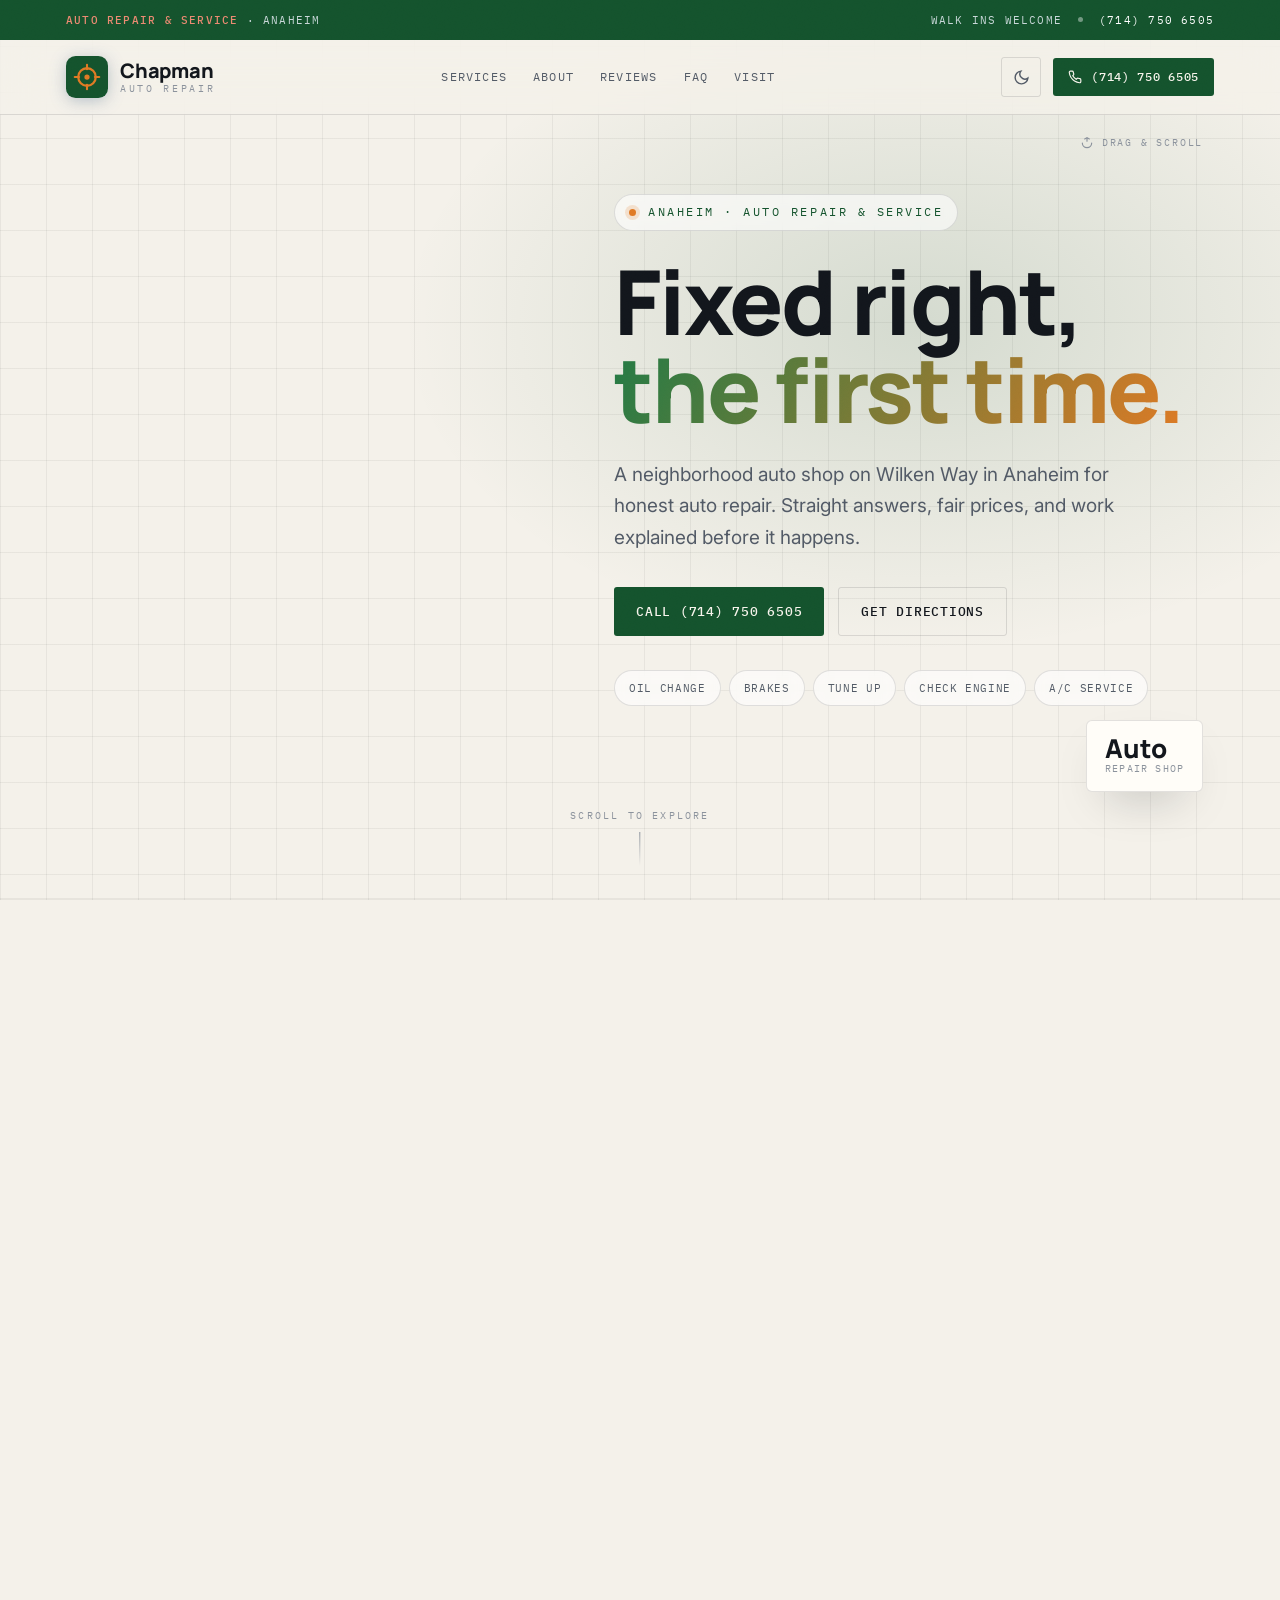
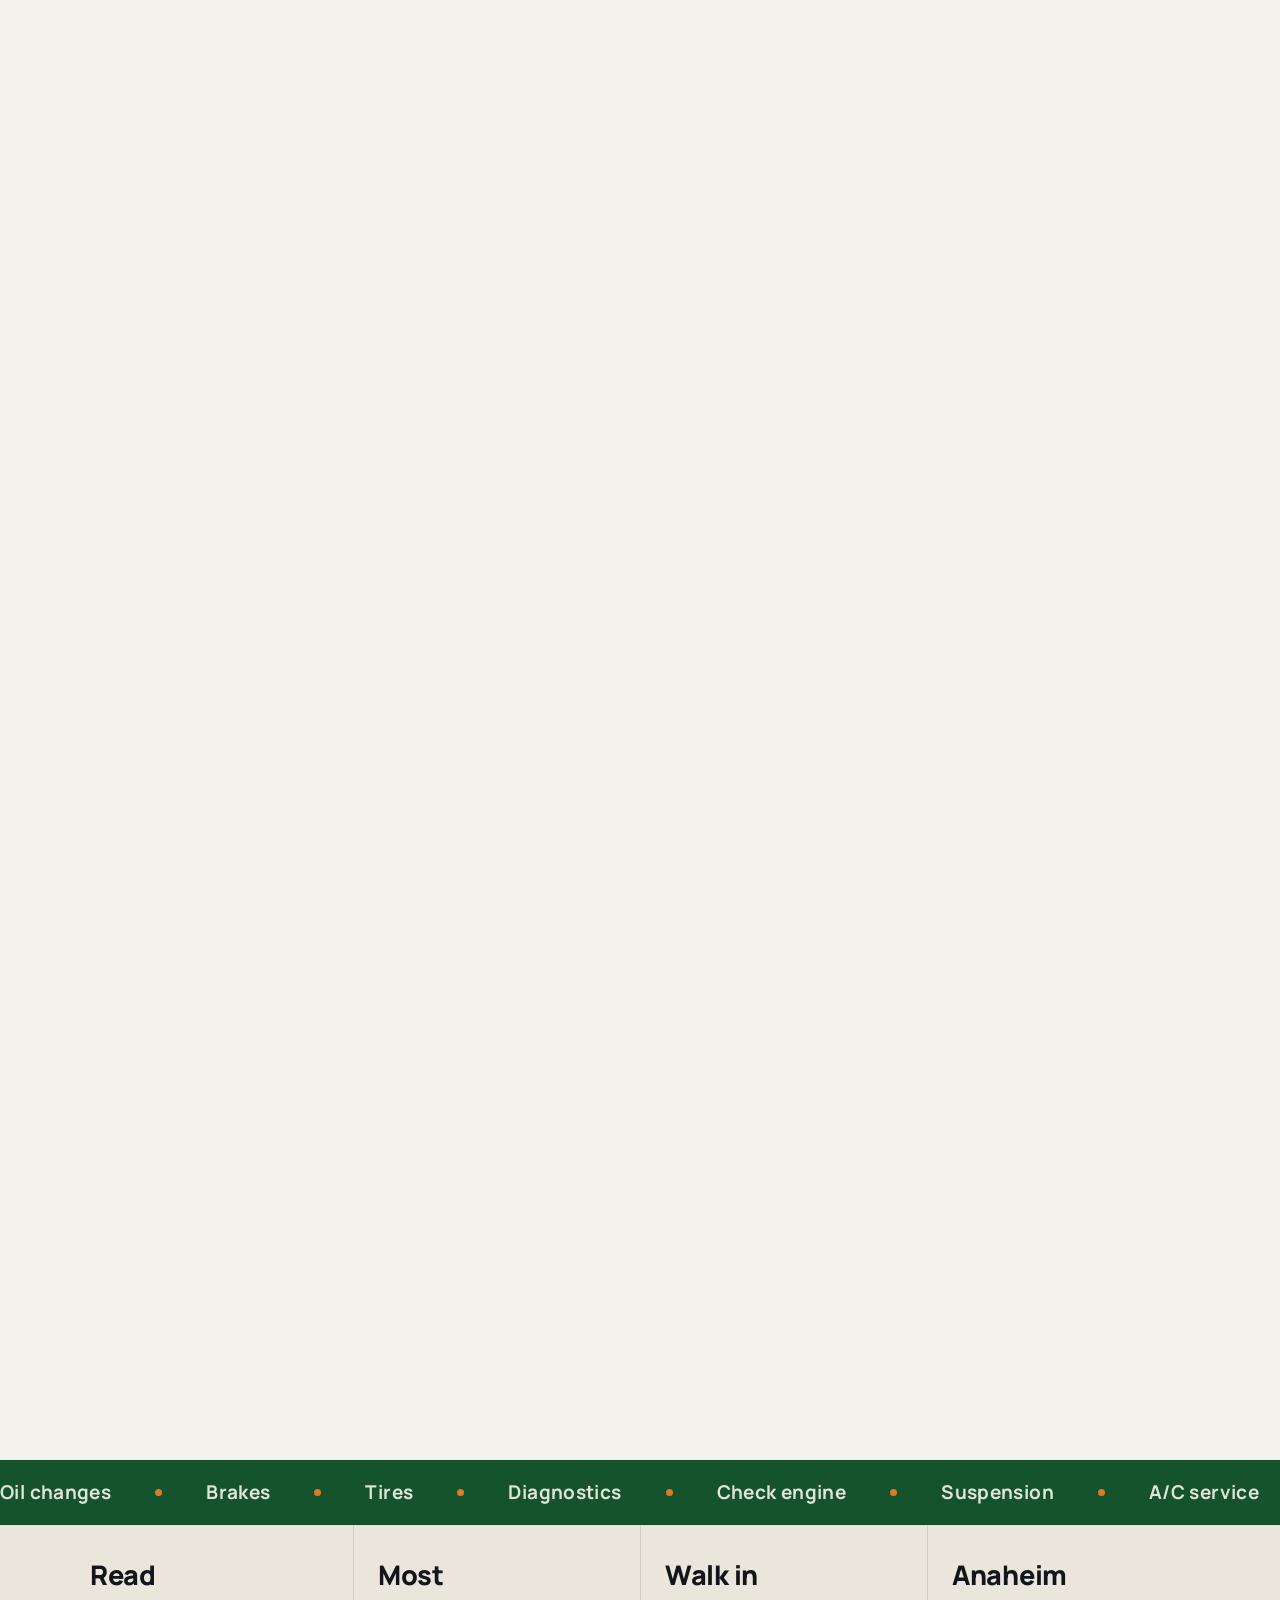
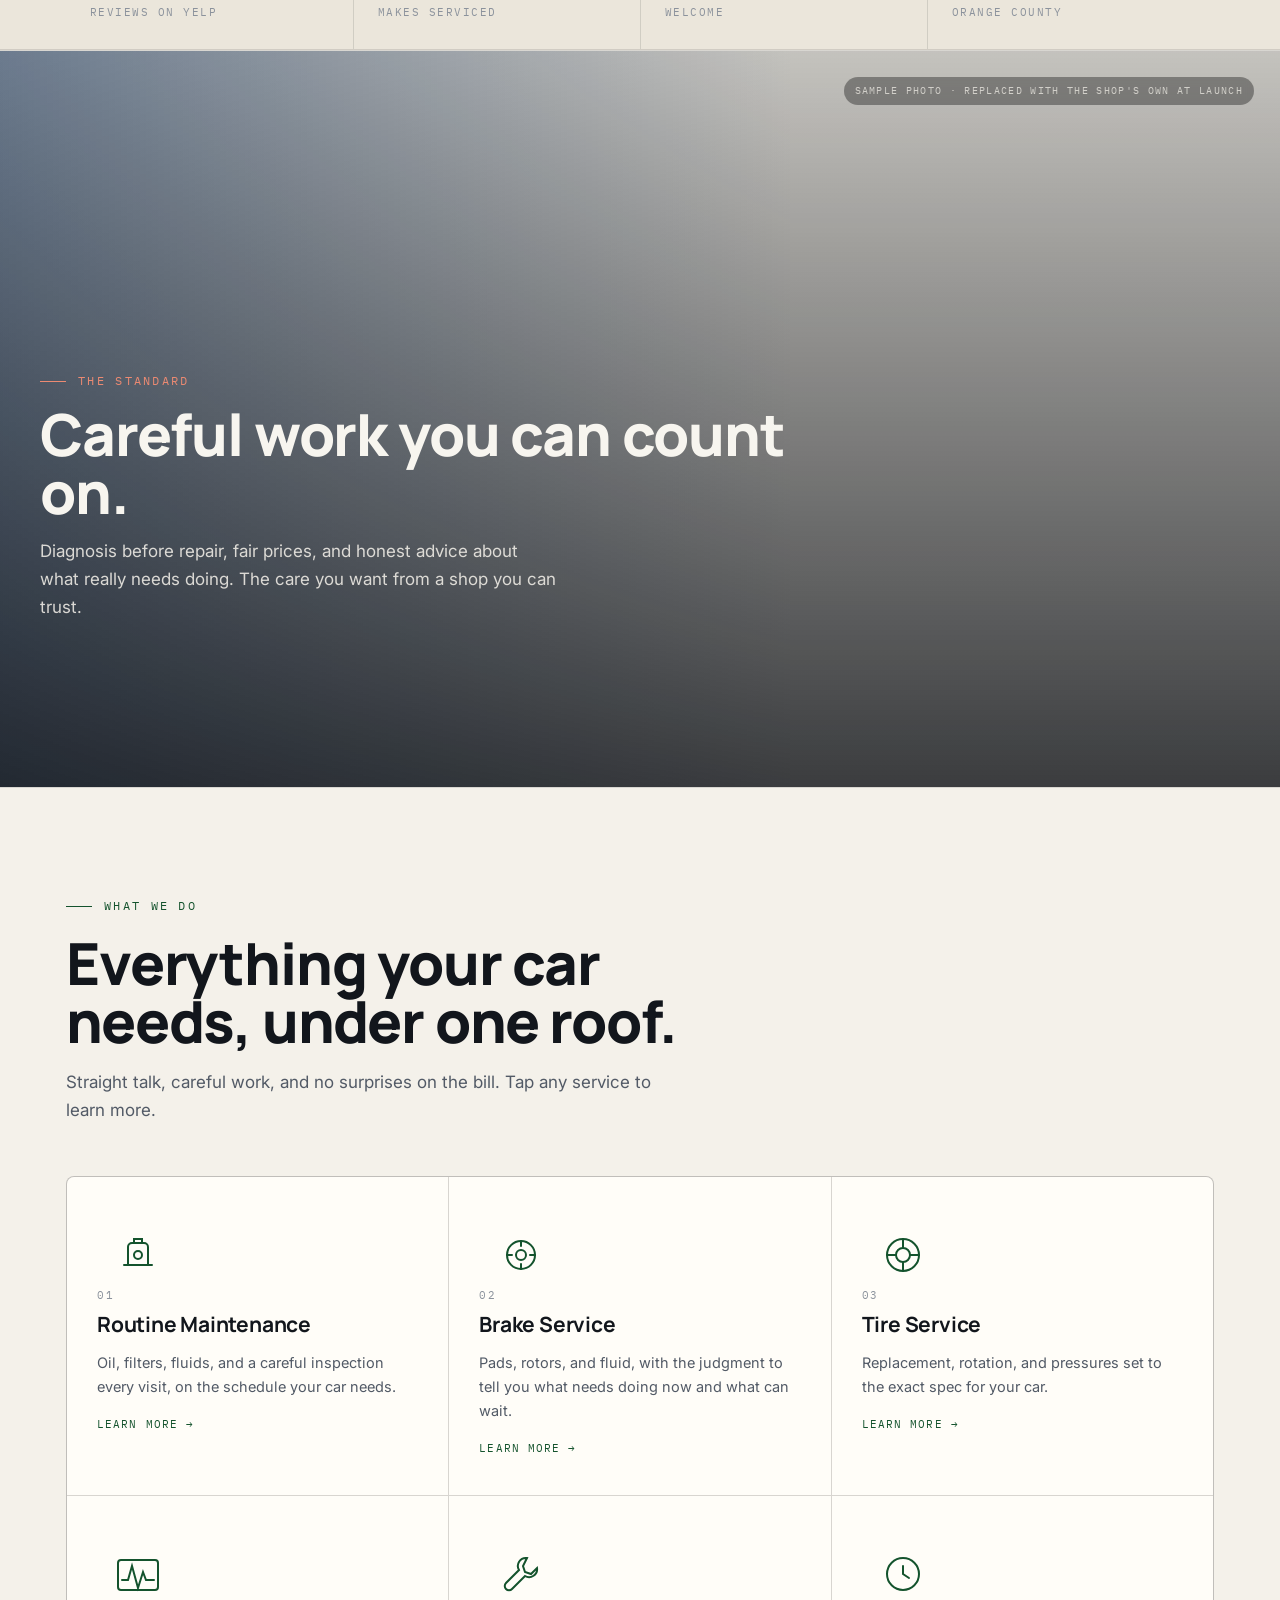
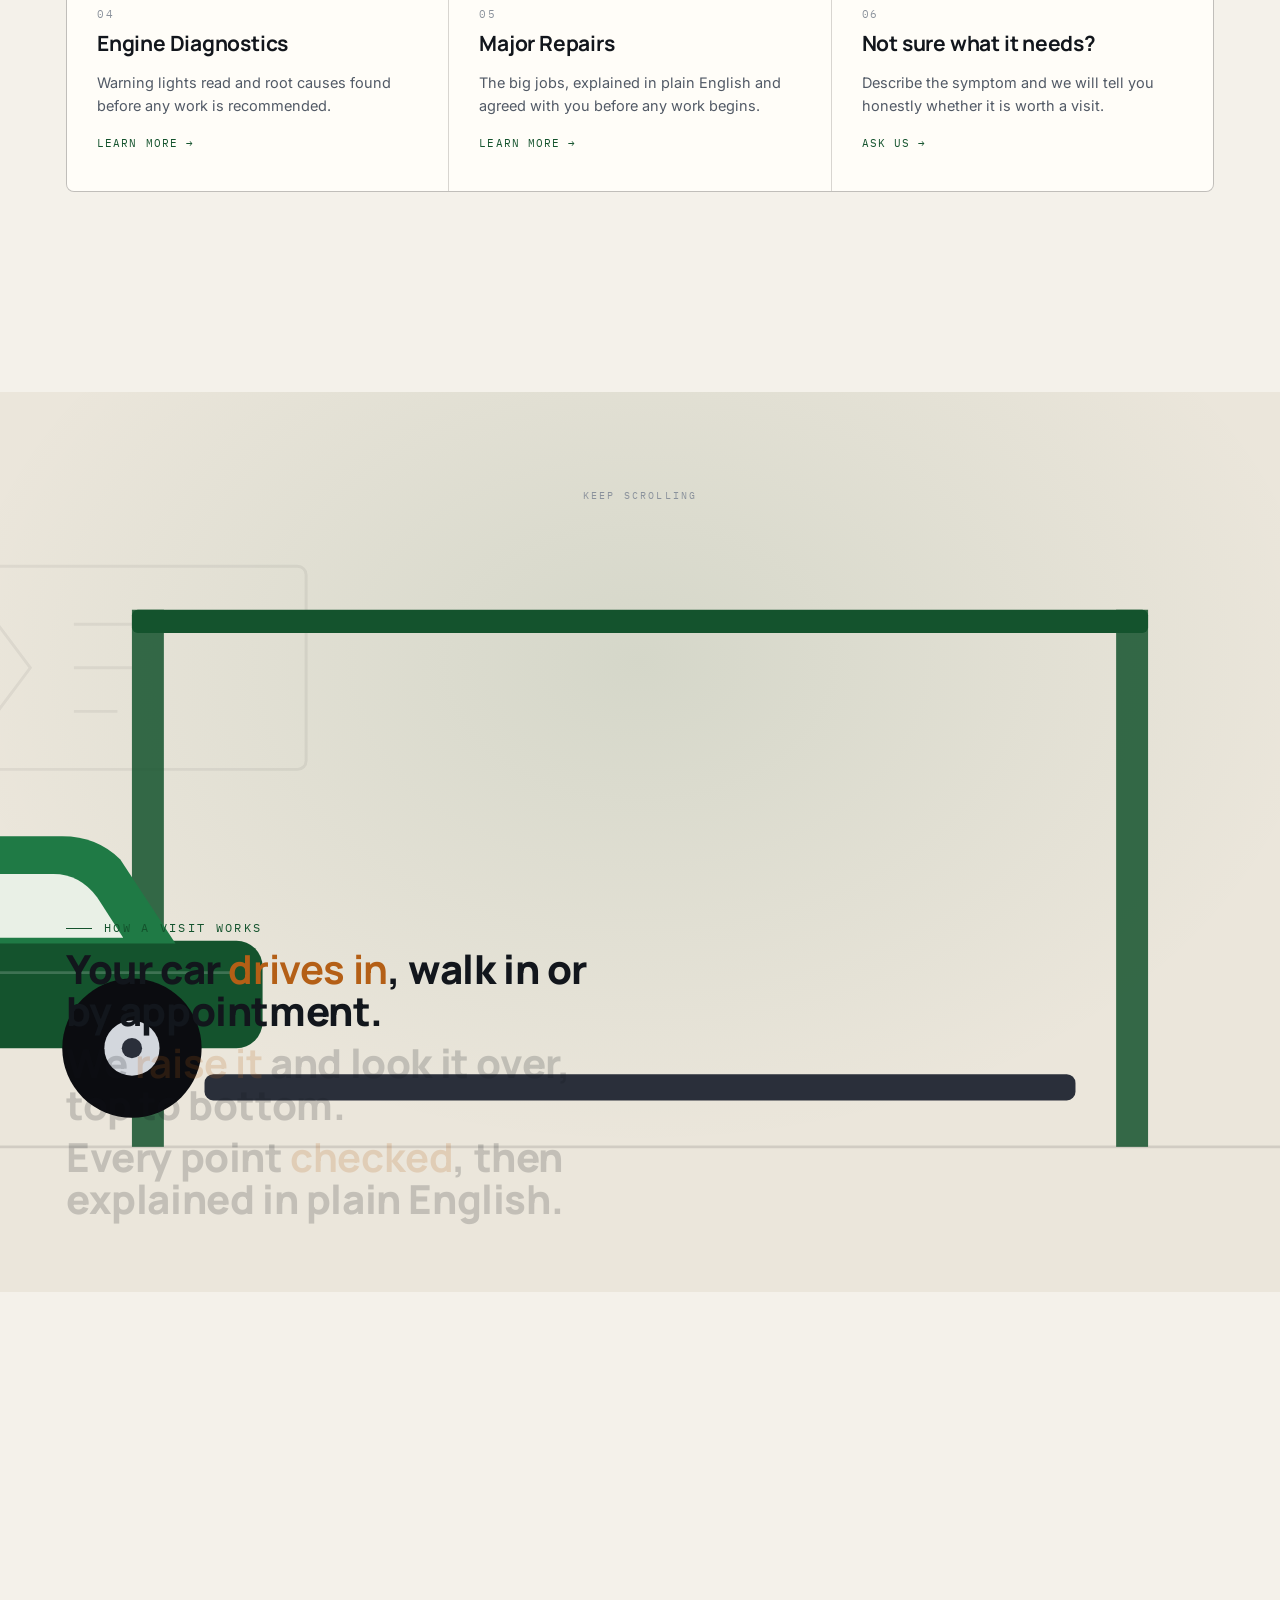
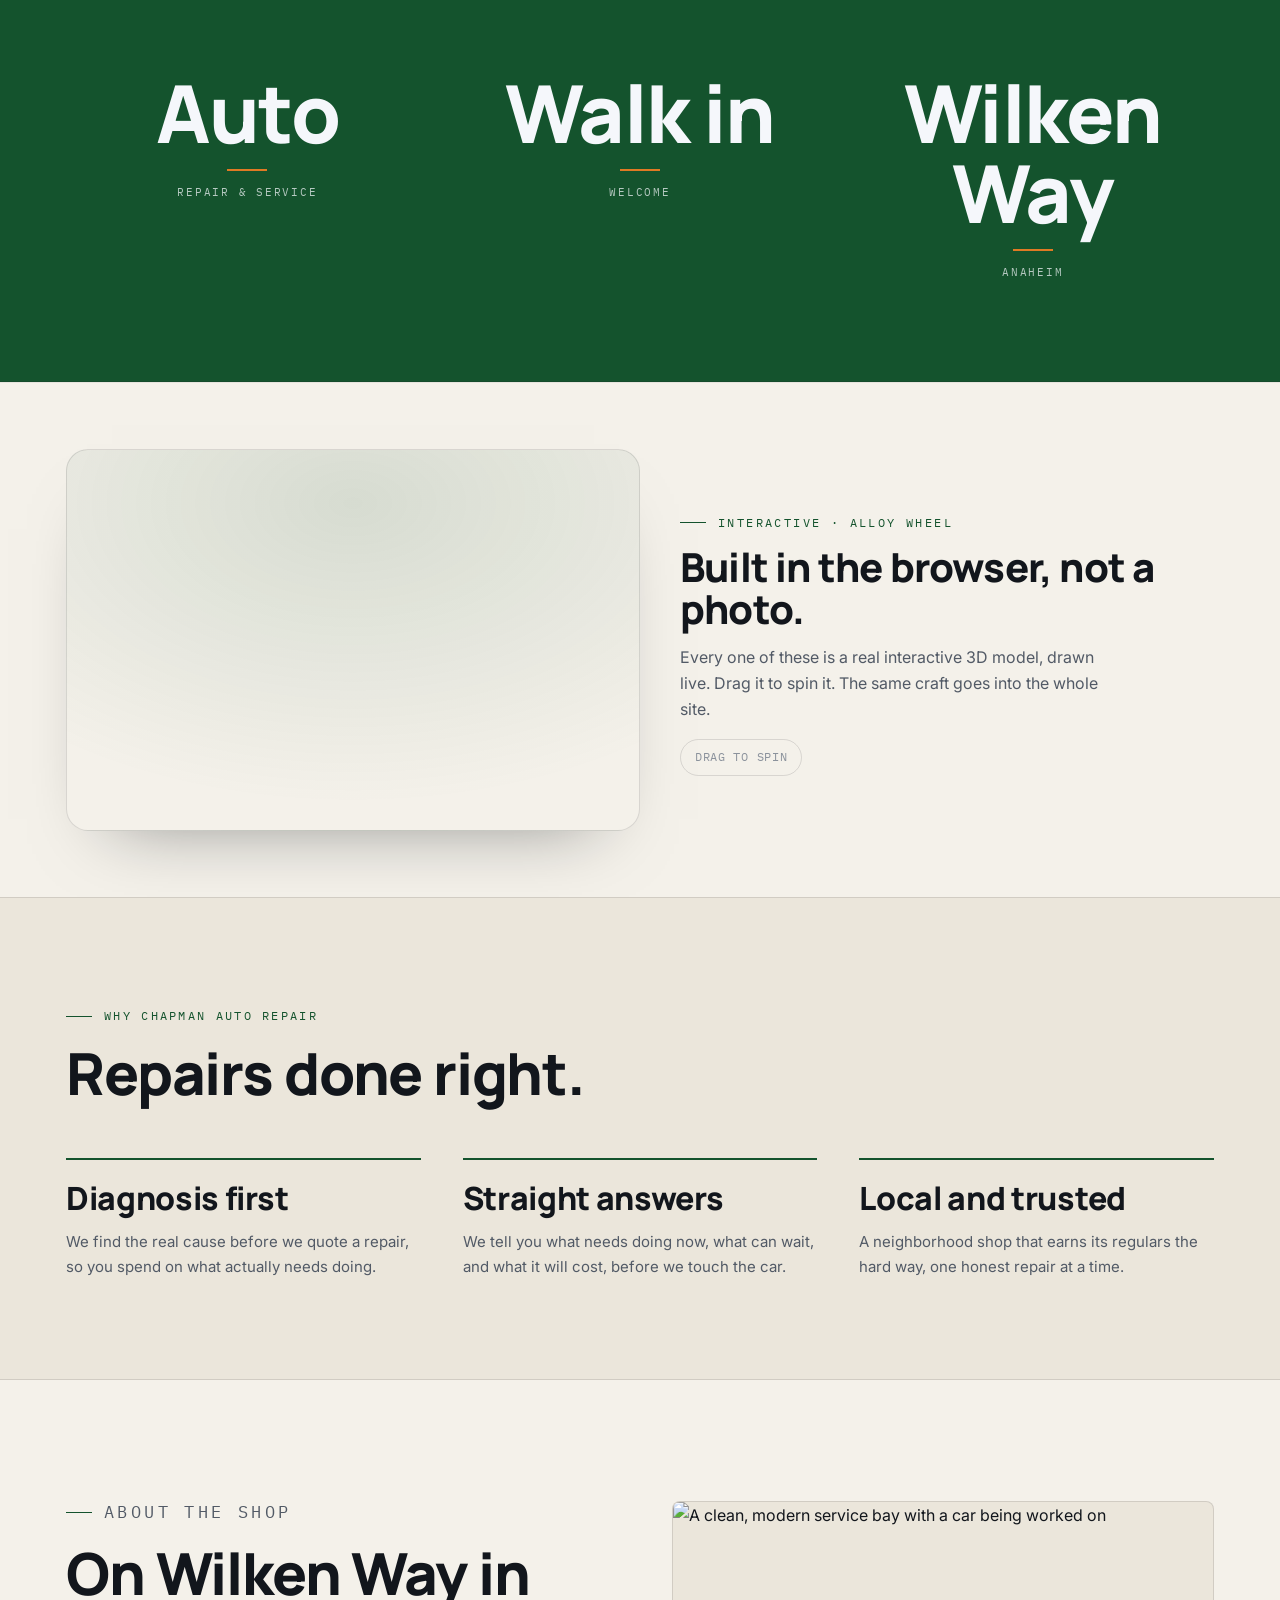
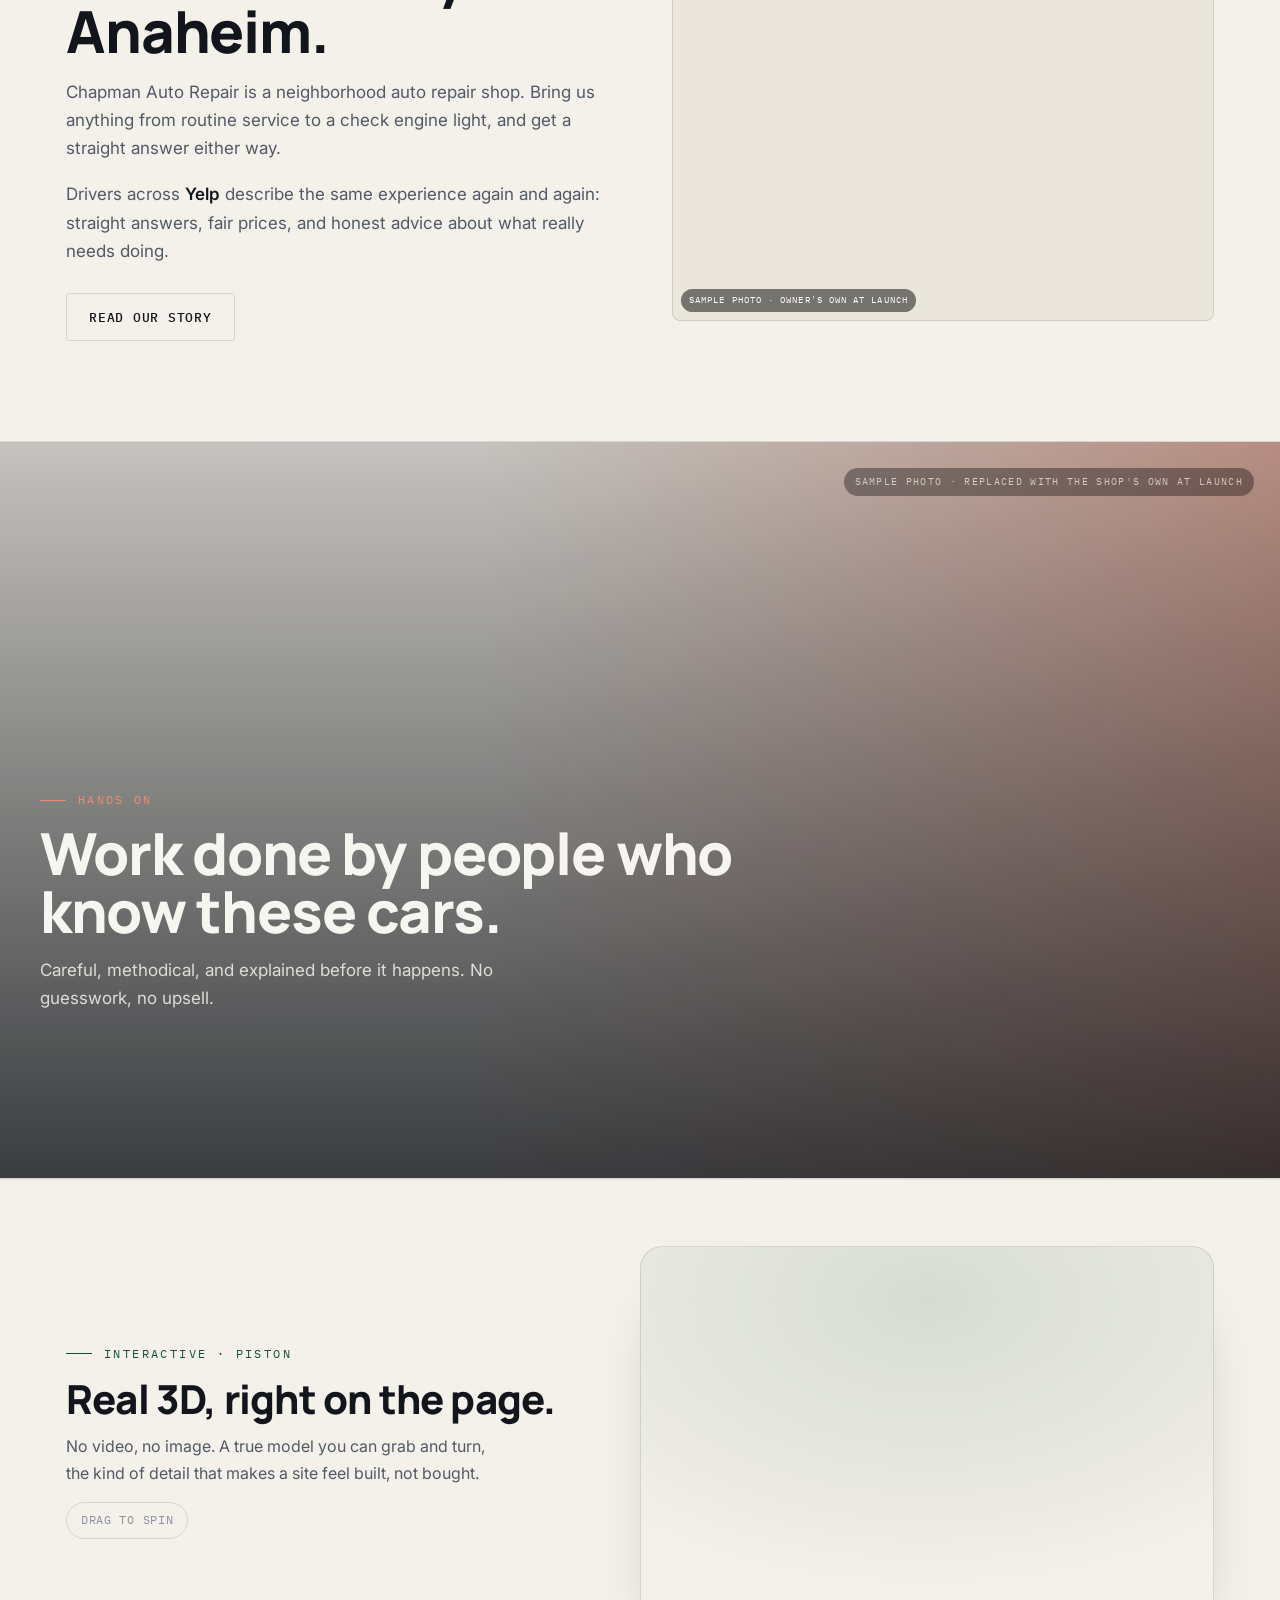
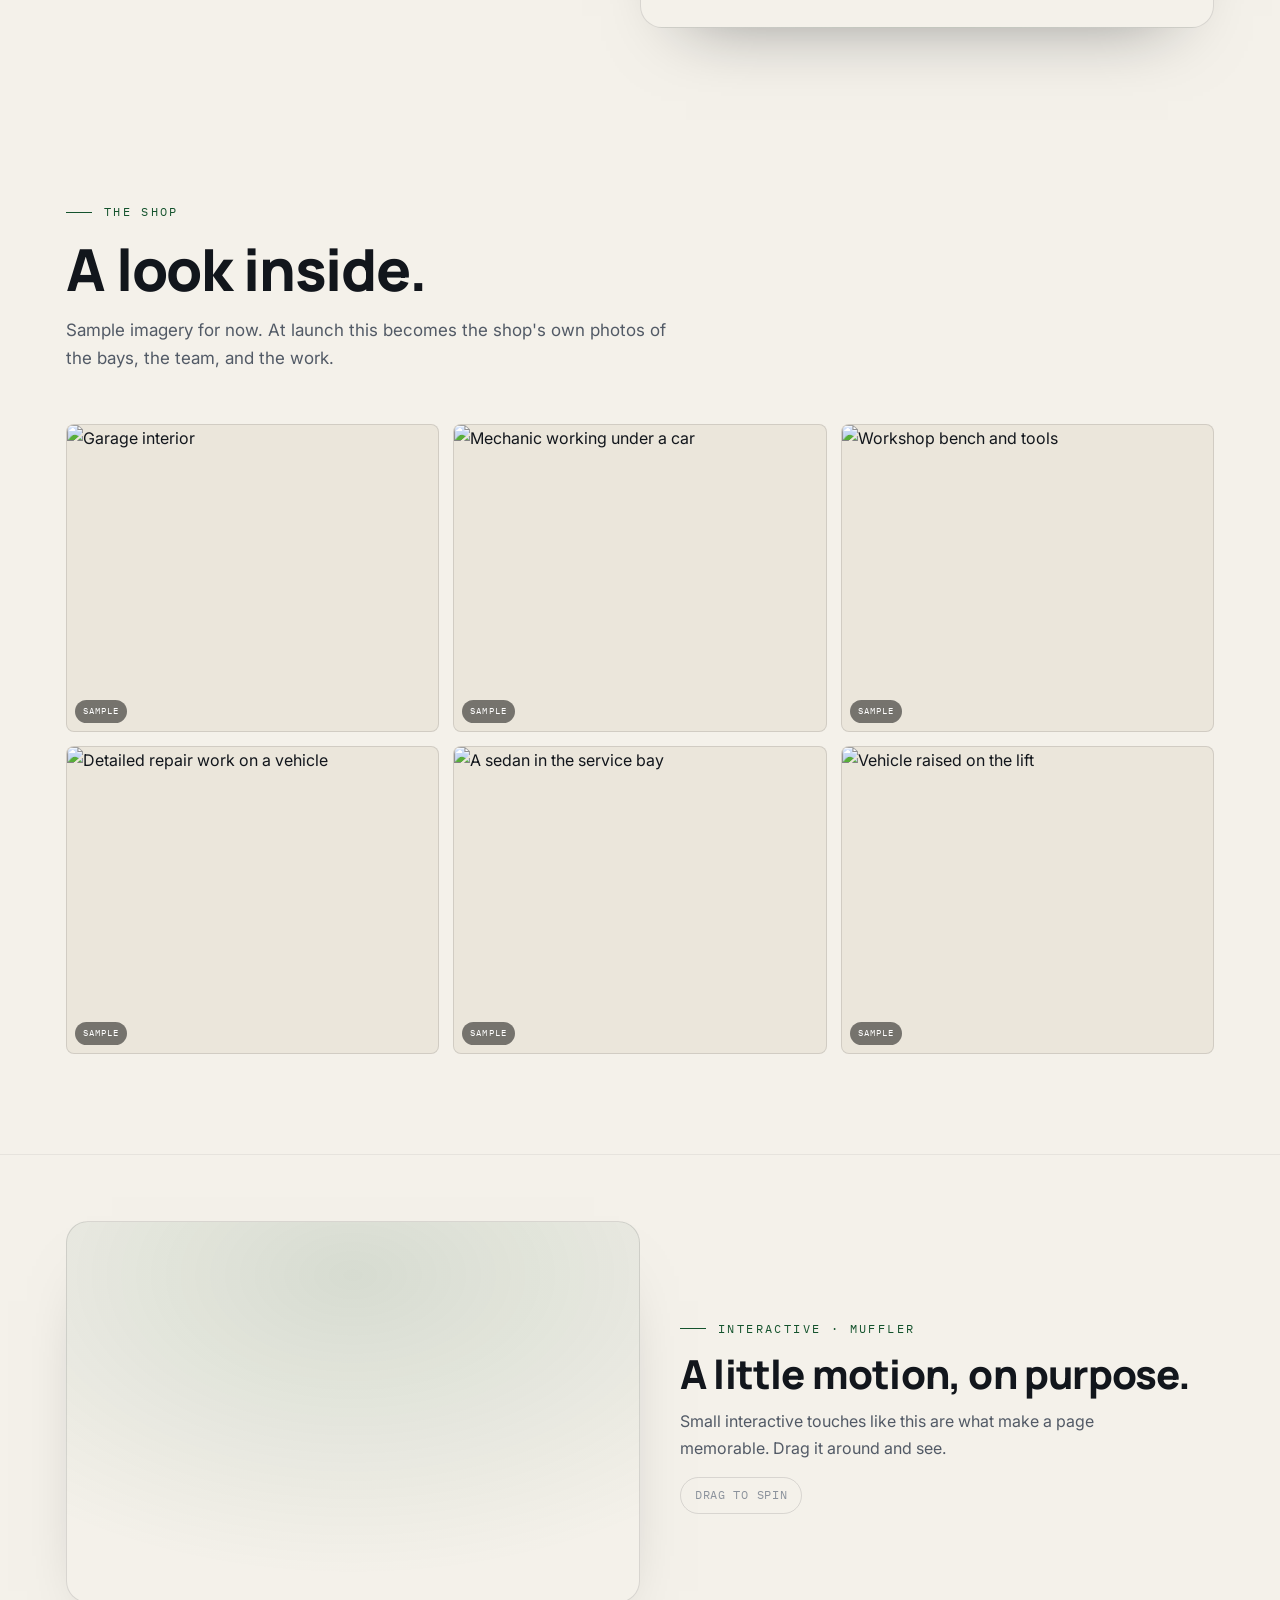
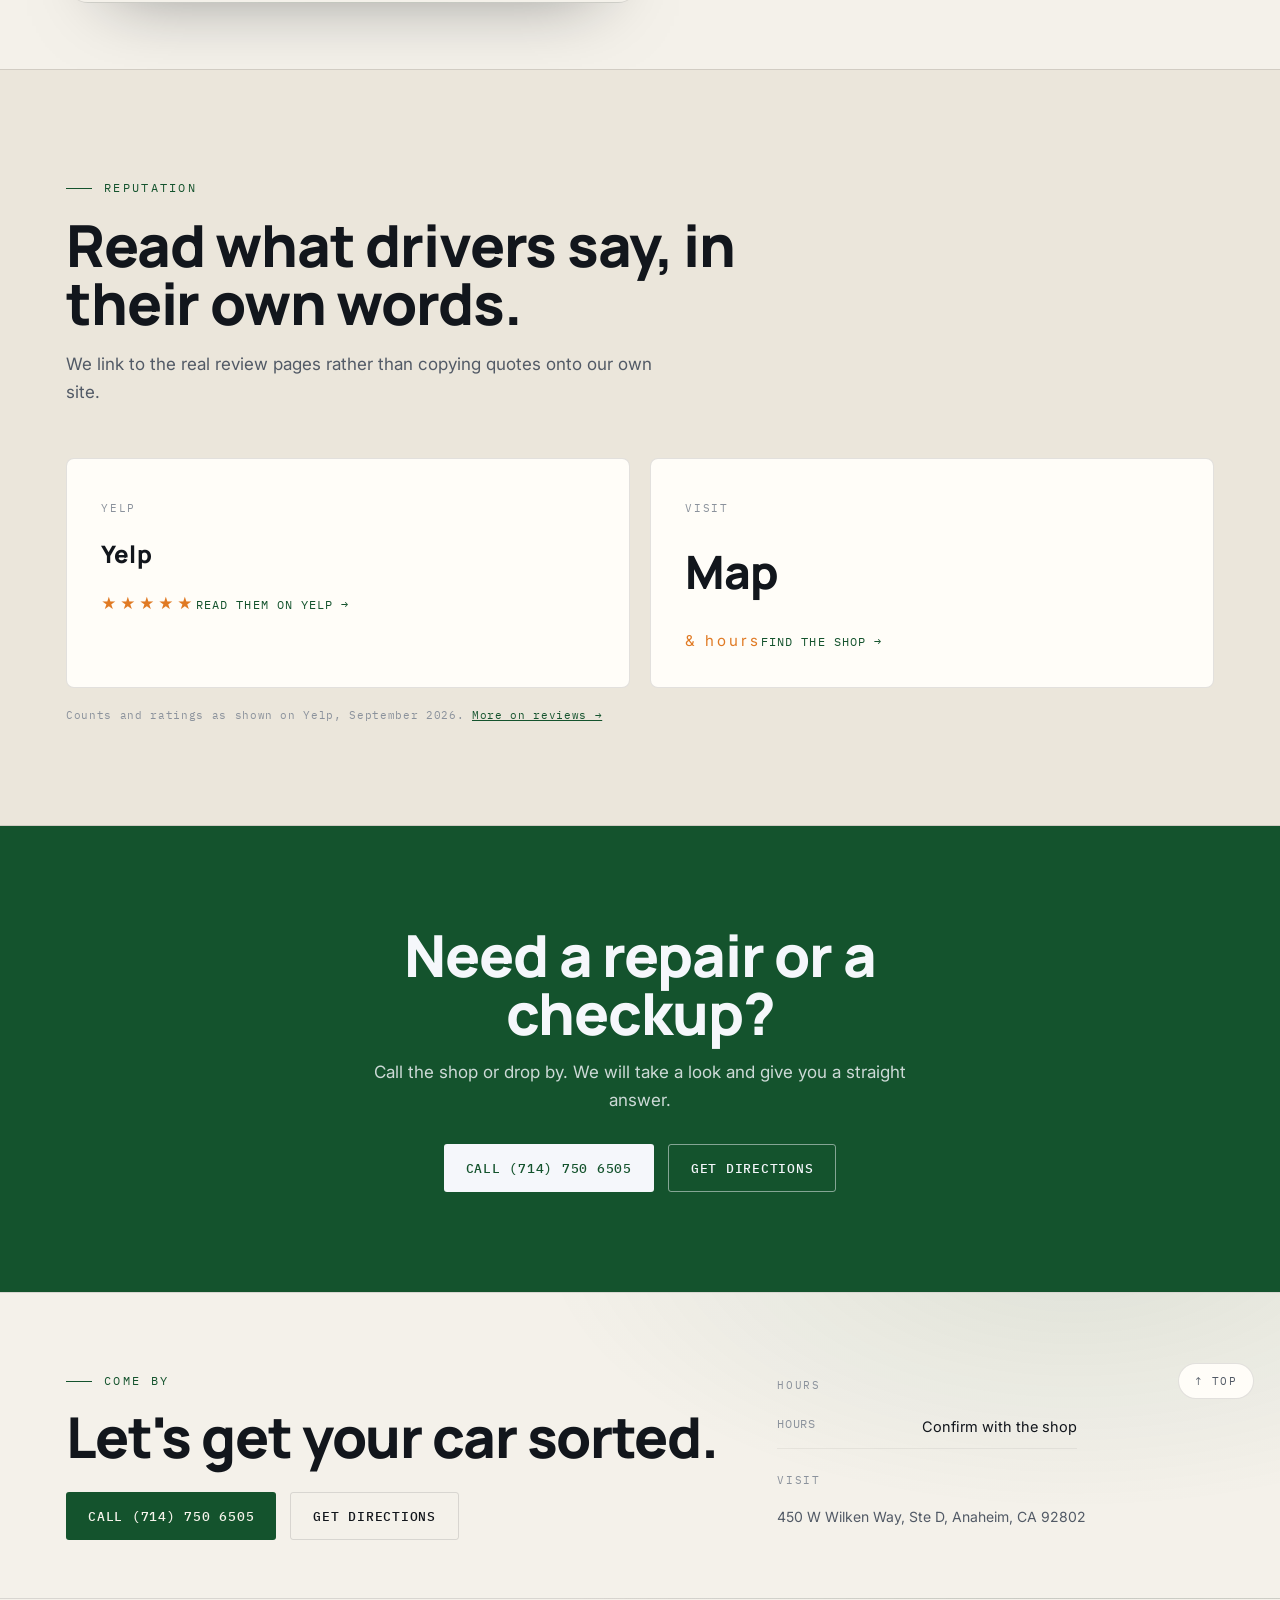
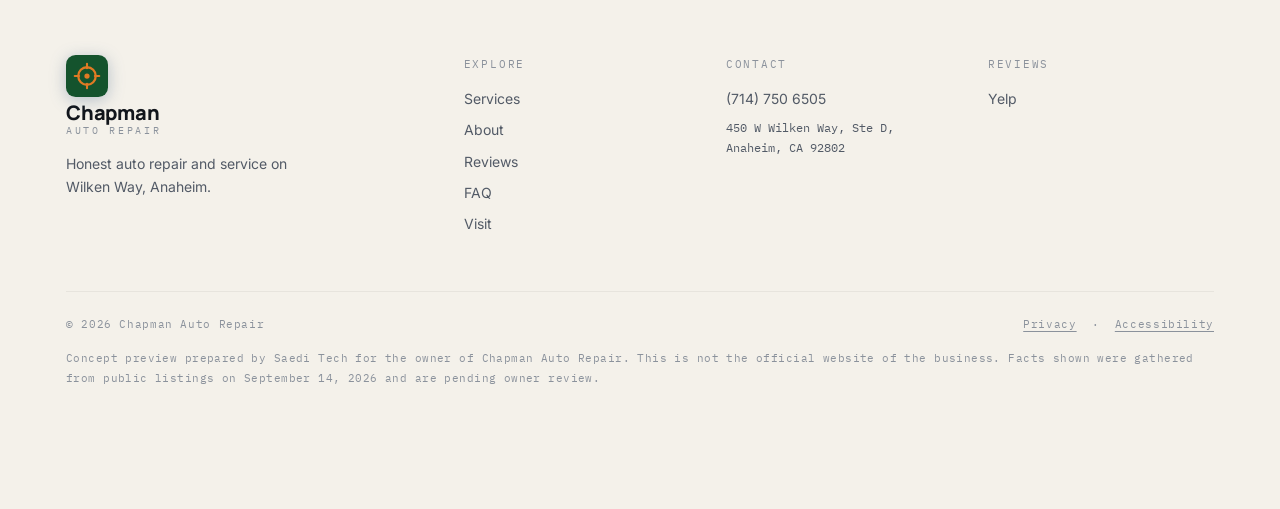
==== index.html @ fe6c3688 "Fix 3D hero loading, page reveal, spread 3D across page, unique heroes, correct photos Co-Authored-B" ====
<!doctype html>
<html lang="en">
<head>
<meta charset="utf-8" />
<meta name="viewport" content="width=device-width, initial-scale=1" />
<meta name="robots" content="noindex, nofollow" />
<title>Chapman Auto Repair · Auto repair &amp; service · Anaheim</title>
<meta name="description" content="Chapman Auto Repair on Wilken Way. Oil, brakes, tune ups, diagnostics, and full auto repair. Call (714) 750 6505." />
<meta property="og:title" content="Chapman Auto Repair · Auto repair &amp; service · Anaheim" />
<meta property="og:description" content="Oil, brakes, tune ups, diagnostics, and full auto repair. Call (714) 750 6505." />
<meta property="og:type" content="website" />
<link rel="icon" href="data:image/svg+xml,%3Csvg xmlns='http://www.w3.org/2000/svg' viewBox='0 0 32 32'%3E%3Ccircle cx='16' cy='16' r='15' fill='%2314532d'/%3E%3Ccircle cx='16' cy='16' r='8' fill='none' stroke='%23f4f1ea' stroke-width='2.2'/%3E%3Ccircle cx='16' cy='16' r='2.4' fill='%23f4f1ea'/%3E%3Cg stroke='%23f4f1ea' stroke-width='2' stroke-linecap='round'%3E%3Cpath d='M16 4v4M16 24v4M4 16h4M24 16h4'/%3E%3C/g%3E%3C/svg%3E">
<link rel="preconnect" href="https://fonts.googleapis.com"><link rel="preconnect" href="https://fonts.gstatic.com" crossorigin>
<link href="https://fonts.googleapis.com/css2?family=Manrope:wght@500;600;700;800&family=Inter:wght@400;500;600&family=IBM+Plex+Mono:wght@400;500&display=swap" rel="stylesheet">
<link rel="stylesheet" href="assets/site.css">
<script type="importmap">{ "imports": { "three": "https://unpkg.com/three@0.160.0/build/three.module.js", "three/": "https://unpkg.com/three@0.160.0/" } }</script>
<script type="application/ld+json">
{"@context":"https://schema.org","@type":"AutoRepair","name":"Chapman Auto Repair","telephone":"+17147506505","address":{"@type":"PostalAddress","streetAddress":"450 W Wilken Way, Ste D","addressLocality":"Anaheim","addressRegion":"CA","postalCode":"92708","addressCountry":"US"},"sameAs":["https://www.yelp.com/biz/chapman-auto-repair-anaheim"]}
</script>
</head>
<body>
<a class="skip" href="#main">Skip to content</a>

<header class="sitehead" id="sitehead">
<div class="topbar"><div class="wrap tbin"><span class="tb-l"><b>Auto repair &amp; service</b> · Anaheim</span><span class="tb-r"><span>Walk ins welcome</span><span class="dot2"></span><a href="tel:+17147506505">(714) 750 6505</a></span></div></div>
<nav class="top" aria-label="Main">
  <div class="wrap navin">
    <a class="logo" href="index.html" aria-label="Chapman Auto Repair, home">
      <svg class="emblem" viewBox="0 0 48 48" aria-hidden="true"><rect width="48" height="48" rx="11" fill="var(--indigo)"/><circle cx="24" cy="24" r="10" fill="none" stroke="var(--shu)" stroke-width="2.6"/><circle cx="24" cy="24" r="3" fill="var(--shu)"/><g stroke="var(--shu)" stroke-width="2.4" stroke-linecap="round"><path d="M24 10v5M24 33v5M10 24h5M33 24h5"/></g></svg>
      <span class="wm"><span class="n">Chapman</span><span class="s">Auto Repair</span></span>
    </a>
    <div class="navlinks">
      <a href="services.html">Services</a><a href="about.html">About</a><a href="reviews.html">Reviews</a><a href="faq.html">FAQ</a><a href="visit.html">Visit</a>
    </div>
    <div class="navright">
      <button class="tgl" id="themeTgl" aria-label="Switch between day and night theme" aria-pressed="false"><svg id="icMoon" viewBox="0 0 24 24" fill="none" stroke="currentColor" stroke-width="2" stroke-linecap="round"><path d="M21 12.8A9 9 0 1 1 11.2 3a7 7 0 0 0 9.8 9.8z"/></svg><svg id="icSun" viewBox="0 0 24 24" fill="none" stroke="currentColor" stroke-width="2" stroke-linecap="round" style="display:none"><circle cx="12" cy="12" r="4"/><path d="M12 2v2M12 20v2M4.9 4.9l1.4 1.4M17.7 17.7l1.4 1.4M2 12h2M20 12h2M4.9 19.1l1.4-1.4M17.7 6.3l1.4-1.4"/></svg></button>
      <a class="btn btn-fill btn-sm" href="tel:+17147506505"><svg width="14" height="14" viewBox="0 0 24 24" fill="none" stroke="currentColor" stroke-width="2" stroke-linecap="round" aria-hidden="true"><path d="M22 16.9v3a2 2 0 0 1-2.2 2 19.8 19.8 0 0 1-8.6-3 19.5 19.5 0 0 1-6-6 19.8 19.8 0 0 1-3-8.7A2 2 0 0 1 4.1 2h3a2 2 0 0 1 2 1.7c.13 1 .36 1.9.7 2.8a2 2 0 0 1-.45 2.1L8.1 9.9a16 16 0 0 0 6 6l1.3-1.3a2 2 0 0 1 2.1-.45c.9.34 1.8.57 2.8.7A2 2 0 0 1 22 16.9z"/></svg><span class="lbl">(714) 750 6505</span></a>
      <button class="burger" id="burger" aria-label="Open menu"><svg viewBox="0 0 24 24" fill="none" stroke="currentColor" stroke-width="2" stroke-linecap="round"><path d="M3 6h18M3 12h18M3 18h18"/></svg></button>
    </div>
  </div>
</nav>
</header>
<div class="mmenu" id="mmenu" aria-label="Menu">
  <button class="mclose" id="mclose" aria-label="Close menu">✕</button>
  <a href="services.html">Services</a><a href="about.html">About</a><a href="reviews.html">Reviews</a><a href="faq.html">FAQ</a><a href="visit.html">Visit</a><a href="tel:+17147506505">Call the shop</a>
</div>

<header class="hero scroll3d hl-left hb-grid" id="top">
  <div class="sticky">
    <div class="hero-bg" aria-hidden="true"></div>
    <canvas id="gl" data-obj="rotor" data-accent="14532d" data-side="left" aria-hidden="true"></canvas>
    <div class="hero-fb" aria-hidden="true"></div>
    <div class="wrap herogrid">
      <div class="hero-copy" id="stageA">
        <span class="tag"><span class="dot"></span> Anaheim · Auto repair &amp; service</span>
        <h1>Fixed right, <span class="in">the first time.</span></h1>
        <p class="lede">A neighborhood auto shop on Wilken Way in Anaheim for honest auto repair. Straight answers, fair prices, and work explained before it happens.</p>
        <div class="cta">
          <a class="btn btn-fill" href="tel:+17147506505">Call (714) 750 6505</a>
          <a class="btn btn-line" href="visit.html">Get directions</a>
        </div>
        <div class="chips" aria-label="What we do"><span class="chip">Oil change</span><span class="chip">Brakes</span><span class="chip">Tune up</span><span class="chip">Check engine</span><span class="chip">A/C service</span></div>
      </div>
      <div class="callouts" id="stageB" aria-hidden="true">
        <h3>Every part, understood.</h3>
        <div class="callout"><span class="cn">01</span><span class="cx"><b>Tire &amp; fitment</b><span>Mounted and balanced to spec.</span></span></div>
        <div class="callout"><span class="cn">02</span><span class="cx"><b>Alloy wheel</b><span>Checked true, straight, and clean.</span></span></div>
        <div class="callout"><span class="cn">03</span><span class="cx"><b>Brake rotor</b><span>Measured, resurfaced, or replaced.</span></span></div>
        <div class="callout"><span class="cn">04</span><span class="cx"><b>Caliper</b><span>Pads and hardware serviced right.</span></span></div>
      </div>
    </div>
    <div class="badge3d" id="badge3d"><div><div class="rt">Auto</div><div class="rl">repair shop</div></div></div>
    <span class="grab" aria-hidden="true"><svg width="14" height="14" viewBox="0 0 24 24" fill="none" stroke="currentColor" stroke-width="2" stroke-linecap="round"><path d="M12 3v6M8 5l4-2 4 2M4 12a8 8 0 0 0 16 0"/></svg> Drag &amp; scroll</span>
    <div class="cue" aria-hidden="true">Scroll to explore<span class="bar"></span></div>
    <div class="hprog" aria-hidden="true"><i id="hprog"></i></div>
  </div>
</header>

<div class="marquee" aria-hidden="true"><div class="mrow"><span>Oil changes<span class="d"></span>Brakes<span class="d"></span>Tires<span class="d"></span>Diagnostics<span class="d"></span>Check engine<span class="d"></span>Suspension<span class="d"></span>A/C service<span class="d"></span>Batteries<span class="d"></span></span><span>Oil changes<span class="d"></span>Brakes<span class="d"></span>Tires<span class="d"></span>Diagnostics<span class="d"></span>Check engine<span class="d"></span>Suspension<span class="d"></span>A/C service<span class="d"></span>Batteries<span class="d"></span></span></div></div>

<div class="strip" role="region" aria-label="Shop facts">
  <div class="wrap stripin">
    <div class="stat"><a href="https://www.yelp.com/biz/chapman-auto-repair-anaheim" target="_blank" rel="noopener"><div class="v">Read</div><div class="l">reviews on Yelp</div></a></div>
    <div class="stat"><div class="v">Most</div><div class="l">makes serviced</div></div>
    <div class="stat"><div class="v">Walk in</div><div class="l">welcome</div></div>
    <div class="stat"><div class="v">Anaheim</div><div class="l">Orange County</div></div>
  </div>
</div>

<main id="main">
<section class="photoband" aria-label="The standard">
  <div class="pbimg" data-parallax="0.12" style="background-image:url('https://images.unsplash.com/photo-1613214150132-9606e332d68e?w=1800&q=75&auto=format&fit=crop')"></div>
  <span class="sampletag">Sample photo · replaced with the shop's own at launch</span>
  <div class="wrap pbin">
    <p class="pbk up">The standard</p>
    <h2 class="up">Careful work you can count on.</h2>
    <p class="up">Diagnosis before repair, fair prices, and honest advice about what really needs doing. The care you want from a shop you can trust.</p>
  </div>
</section>
<section id="services">
  <div class="wrap">
    <p class="kick up">What we do</p>
    <h2 class="up">Everything your car needs, under one roof.</h2>
    <p class="sub up">Straight talk, careful work, and no surprises on the bill. Tap any service to learn more.</p>
    <div class="svcgrid">
      <a class="svc up" href="services.html#maintenance"><span class="no">01</span><svg class="ic" viewBox="0 0 48 48" fill="none" stroke="currentColor" stroke-width="2" stroke-linecap="round" aria-hidden="true"><path d="M10 34h28M14 34V16a4 4 0 0 1 4-4h12a4 4 0 0 1 4 4v18M20 12V8h8v4"/><circle cx="24" cy="24" r="4"/></svg><h3>Routine Maintenance</h3><p>Oil, filters, fluids, and a careful inspection every visit, on the schedule your car needs.</p><span class="more">Learn more →</span></a>
      <a class="svc up" href="services.html#brakes"><span class="no">02</span><svg class="ic" viewBox="0 0 48 48" fill="none" stroke="currentColor" stroke-width="2" stroke-linecap="round" aria-hidden="true"><circle cx="24" cy="24" r="14"/><circle cx="24" cy="24" r="5"/><path d="M24 10v5M24 33v5M10 24h5M33 24h5"/></svg><h3>Brake Service</h3><p>Pads, rotors, and fluid, with the judgment to tell you what needs doing now and what can wait.</p><span class="more">Learn more →</span></a>
      <a class="svc up" href="services.html#tires"><span class="no">03</span><svg class="ic" viewBox="0 0 48 48" fill="none" stroke="currentColor" stroke-width="2" stroke-linecap="round" aria-hidden="true"><circle cx="24" cy="24" r="16"/><circle cx="24" cy="24" r="7"/><path d="M24 8v9M24 31v9M8 24h9M31 24h9"/></svg><h3>Tire Service</h3><p>Replacement, rotation, and pressures set to the exact spec for your car.</p><span class="more">Learn more →</span></a>
      <a class="svc up" href="services.html#diagnostics"><span class="no">04</span><svg class="ic" viewBox="0 0 48 48" fill="none" stroke="currentColor" stroke-width="2" stroke-linecap="round" aria-hidden="true"><path d="M8 30h6l4-14 6 22 5-16 3 8h8"/><rect x="4" y="10" width="40" height="30" rx="3"/></svg><h3>Engine Diagnostics</h3><p>Warning lights read and root causes found before any work is recommended.</p><span class="more">Learn more →</span></a>
      <a class="svc up" href="services.html#major"><span class="no">05</span><svg class="ic" viewBox="0 0 48 48" fill="none" stroke="currentColor" stroke-width="2" stroke-linecap="round" aria-hidden="true"><path d="M30 8a8 8 0 0 0-8 12L9 33a4 4 0 1 0 6 6l13-13a8 8 0 0 0 12-8l-6 6-6-2-2-6z"/></svg><h3>Major Repairs</h3><p>The big jobs, explained in plain English and agreed with you before any work begins.</p><span class="more">Learn more →</span></a>
      <a class="svc up" href="visit.html"><span class="no">06</span><svg class="ic" viewBox="0 0 48 48" fill="none" stroke="currentColor" stroke-width="2" stroke-linecap="round" aria-hidden="true"><circle cx="24" cy="24" r="16"/><path d="M24 16v8l6 4"/></svg><h3>Not sure what it needs?</h3><p>Describe the symptom and we will tell you honestly whether it is worth a visit.</p><span class="more">Ask us →</span></a>
    </div>
  </div>
</section>

<section class="garage" id="garage" data-scrub aria-label="How a visit works">
  <div class="stage">
    <span class="ghint" aria-hidden="true">Keep scrolling</span>
    <svg class="gsvg" viewBox="0 0 1200 620" preserveAspectRatio="xMidYMax slice" aria-hidden="true">
      <line x1="0" y1="520" x2="1200" y2="520" stroke="var(--line)" stroke-width="2"/>
      <g opacity=".5" stroke="var(--line)" stroke-width="2" fill="none"><rect x="70" y="120" width="300" height="140" rx="6"/><path d="M110 150v80M150 150l30 40-30 40M210 160h40M210 190h40M210 220h30"/></g>
      <rect x="250" y="150" width="22" height="370" fill="var(--indigo)" opacity=".85"/><rect x="928" y="150" width="22" height="370" fill="var(--indigo)" opacity=".85"/>
      <rect x="250" y="150" width="700" height="16" rx="4" fill="var(--indigo)"/>
      <g id="g-lift">
        <rect x="300" y="470" width="600" height="18" rx="6" fill="#2a2f3a"/>
        <g id="g-car">
          <rect x="340" y="378" width="520" height="74" rx="18" fill="var(--indigo)"/>
          <path d="M470 380 L522 320 Q536 306 560 306 L722 306 Q746 306 762 322 L800 380 Z" fill="var(--indigo-2)"/>
          <path d="M486 376 L528 332 L616 332 L616 376 Z" fill="var(--card)" opacity=".9"/>
          <path d="M636 376 L636 332 L716 332 Q734 332 746 348 L764 376 Z" fill="var(--card)" opacity=".9"/>
          <path d="M360 400 H840" stroke="rgba(255,255,255,.18)" stroke-width="2"/>
          <circle cx="440" cy="452" r="48" fill="#0b0c10"/><circle cx="440" cy="452" r="19" fill="#d3d7dd"/><circle cx="440" cy="452" r="7" fill="#2a2f3a"/>
          <circle cx="770" cy="452" r="48" fill="#0b0c10"/><circle cx="770" cy="452" r="19" fill="#d3d7dd"/><circle cx="770" cy="452" r="7" fill="#2a2f3a"/>
          <g fill="none" stroke="var(--shu)" stroke-width="3">
            <g class="g-pt"><circle cx="440" cy="452" r="30"/><circle cx="440" cy="418" r="3" fill="var(--shu)"/></g>
            <g class="g-pt"><circle cx="770" cy="452" r="30"/><circle cx="770" cy="418" r="3" fill="var(--shu)"/></g>
            <g class="g-pt"><circle cx="392" cy="392" r="20"/><circle cx="392" cy="376" r="3" fill="var(--shu)"/></g>
            <g class="g-pt"><circle cx="708" cy="344" r="20"/><circle cx="708" cy="328" r="3" fill="var(--shu)"/></g>
          </g>
        </g>
      </g>
    </svg>
    <div class="wrap stagewrap">
      <p class="glabel">How a visit works</p>
      <div class="gsteps">
        <p class="g-step">Your car <b>drives in</b>, walk in or by appointment.</p>
        <p class="g-step">We <b>raise it</b> and look it over, top to bottom.</p>
        <p class="g-step">Every point <b>checked</b>, then explained in plain English.</p>
      </div>
    </div>
  </div>
</section>

<section class="countband">
  <div class="wrap">
    <div class="countgrid">
      <div><div class="cnum">Auto</div><div class="cbar"></div><div class="clab">repair &amp; service</div></div>
      <div><div class="cnum">Walk in</div><div class="cbar"></div><div class="clab">welcome</div></div>
      <div><div class="cnum">Wilken Way</div><div class="cbar"></div><div class="clab">Anaheim</div></div>
    </div>
  </div>
</section>

<section class="obj3dband" aria-label="Interactive 3D Brake rotor">
  <div class="wrap o3b">
    <div class="o3b-art up"><canvas class="obj3d" data-obj="wheel" data-accent="e07a24" aria-label="Interactive 3D Alloy wheel"></canvas></div>
    <div class="o3b-copy up"><p class="kick">Interactive · Alloy wheel</p><h2>Built in the browser, not a photo.</h2><p>Every one of these is a real interactive 3D model, drawn live. Drag it to spin it. The same craft goes into the whole site.</p><span class="drag">Drag to spin</span></div>
  </div>
</section>
<section id="why">
  <div class="wrap">
    <p class="kick up">Why Chapman Auto Repair</p>
    <h2 class="up">Repairs done right.</h2>
    <div class="whygrid">
      <div class="why up"><div class="big">Diagnosis first</div><p>We find the real cause before we quote a repair, so you spend on what actually needs doing.</p></div>
      <div class="why up"><div class="big">Straight answers</div><p>We tell you what needs doing now, what can wait, and what it will cost, before we touch the car.</p></div>
      <div class="why up"><div class="big">Local and trusted</div><p>A neighborhood shop that earns its regulars the hard way, one honest repair at a time.</p></div>
    </div>
  </div>
</section>

<section id="about">
  <div class="wrap abgrid">
    <div class="abcopy">
      <p class="kick up">About the shop</p>
      <h2 class="up">On Wilken Way in Anaheim.</h2>
      <p class="up">Chapman Auto Repair is a neighborhood auto repair shop. Bring us anything from routine service to a check engine light, and get a straight answer either way.</p>
      <p class="up">Drivers across <strong>Yelp</strong> describe the same experience again and again: straight answers, fair prices, and honest advice about what really needs doing.</p>
      <p class="up"><a class="btn btn-line" href="about.html" style="margin-top:10px">Read our story</a></p>
    </div>
    <div class="imgfill up" role="img" aria-label="Inside a modern service bay">
      <img src="https://images.unsplash.com/photo-1771340012319-0b4fca008b54?w=1100&q=75&auto=format&fit=crop" alt="A clean, modern service bay with a car being worked on" loading="lazy">
      <span class="stamp">Sample photo · owner's own at launch</span>
    </div>
  </div>
</section>

<section class="photoband right" aria-label="Hands on">
  <div class="pbimg" data-parallax="0.12" style="background-image:url('https://images.unsplash.com/photo-1619642751034-765dfdf7c58e?w=1800&q=75&auto=format&fit=crop')"></div>
  <span class="sampletag">Sample photo · replaced with the shop's own at launch</span>
  <div class="wrap pbin">
    <p class="pbk up">Hands on</p>
    <h2 class="up">Work done by people who know these cars.</h2>
    <p class="up">Careful, methodical, and explained before it happens. No guesswork, no upsell.</p>
  </div>
</section>

<section class="obj3dband alt" aria-label="Interactive 3D Engine block">
  <div class="wrap o3b">
    <div class="o3b-art up"><canvas class="obj3d" data-obj="piston" data-accent="14532d" aria-label="Interactive 3D Piston"></canvas></div>
    <div class="o3b-copy up"><p class="kick">Interactive · Piston</p><h2>Real 3D, right on the page.</h2><p>No video, no image. A true model you can grab and turn, the kind of detail that makes a site feel built, not bought.</p><span class="drag">Drag to spin</span></div>
  </div>
</section>
<section id="gallery">
  <div class="wrap">
    <p class="kick up">The shop</p>
    <h2 class="up">A look inside.</h2>
    <p class="sub up">Sample imagery for now. At launch this becomes the shop's own photos of the bays, the team, and the work.</p>
    <div class="gal2">
      <div class="imgfill up"><img src="https://images.unsplash.com/photo-1619505372149-07875c35b313?w=800&q=72&auto=format&fit=crop" alt="Garage interior" loading="lazy"><span class="stamp">Sample</span></div>
      <div class="imgfill up"><img src="https://images.unsplash.com/photo-1599256872237-5dcc0fbe9668?w=800&q=72&auto=format&fit=crop" alt="Mechanic working under a car" loading="lazy"><span class="stamp">Sample</span></div>
      <div class="imgfill up"><img src="https://images.unsplash.com/photo-1676018366904-c083ed678e60?w=800&q=72&auto=format&fit=crop" alt="Workshop bench and tools" loading="lazy"><span class="stamp">Sample</span></div>
      <div class="imgfill up"><img src="https://images.unsplash.com/photo-1613214150333-53afb7561e6d?w=800&q=72&auto=format&fit=crop" alt="Detailed repair work on a vehicle" loading="lazy"><span class="stamp">Sample</span></div>
      <div class="imgfill up"><img src="https://images.unsplash.com/photo-1735361039382-d78a0a0cc185?w=800&q=72&auto=format&fit=crop" alt="A sedan in the service bay" loading="lazy"><span class="stamp">Sample</span></div>
      <div class="imgfill up"><img src="https://images.unsplash.com/photo-1723099971299-3789db53604c?w=800&q=72&auto=format&fit=crop" alt="Vehicle raised on the lift" loading="lazy"><span class="stamp">Sample</span></div>
    </div>
  </div>
</section>


<section class="obj3dband" aria-label="Interactive 3D Muffler">
  <div class="wrap o3b">
    <div class="o3b-art up"><canvas class="obj3d" data-obj="muffler" aria-label="Interactive 3D Muffler"></canvas></div>
    <div class="o3b-copy up"><p class="kick">Interactive · Muffler</p><h2>A little motion, on purpose.</h2><p>Small interactive touches like this are what make a page memorable. Drag it around and see.</p><span class="drag">Drag to spin</span></div>
  </div>
</section>
<section id="reviews" class="band">
  <div class="wrap">
    <p class="kick up">Reputation</p>
    <h2 class="up">Read what drivers say, in their own words.</h2>
    <p class="sub up">We link to the real review pages rather than copying quotes onto our own site.</p>
    <div class="revgrid">
      <a class="rev up" href="https://www.yelp.com/biz/chapman-auto-repair-anaheim" target="_blank" rel="noopener"><span class="plat">Yelp</span><div class="score" style="font-size:1.5rem;letter-spacing:.01em">Yelp</div><span class="stars" aria-hidden="true">★★★★★</span><span class="go">Read them on Yelp →</span></a>
      <a class="rev up" href="visit.html"><span class="plat">Visit</span><div class="score">Map</div><span class="stars" aria-hidden="true">&amp; hours</span><span class="go">Find the shop →</span></a>
    </div>
    <p class="revnote up">Counts and ratings as shown on Yelp, September 2026. <a href="reviews.html" style="color:var(--indigo-tx)">More on reviews →</a></p>
  </div>
</section>

<section class="ctaband">
  <div class="wrap">
    <h2 class="up">Need a repair or a checkup?</h2>
    <p class="up">Call the shop or drop by. We will take a look and give you a straight answer.</p>
    <div class="cta up"><a class="btn btn-fill" href="tel:+17147506505">Call (714) 750 6505</a><a class="btn btn-line" href="visit.html">Get directions</a></div>
  </div>
</section>
</main>

<footer>
  <button class="backtop" id="backtop" aria-label="Back to top">↑ Top</button>
  <div class="foot-hero"><div class="wrap"><div class="foot-top">
    <div class="foot-cta"><p class="kick">Come by</p><h2>Let's get your car sorted.</h2><div class="cta"><a class="btn btn-fill" href="tel:+17147506505">Call (714) 750 6505</a><a class="btn btn-line" href="visit.html">Get directions</a></div></div>
    <div class="foot-hours"><p class="ft">Hours</p><div class="hrow"><span>Hours</span><span>Confirm with the shop</span></div><p class="ft" style="margin-top:22px">Visit</p><p class="addr">450 W Wilken Way, Ste D, Anaheim, CA 92802</p></div>
  </div></div></div>
  <div class="wrap foot-main">
    <div class="fgrid">
      <div class="fbrand">
        <a class="logo" href="index.html" aria-label="Chapman Auto Repair, home"><svg class="emblem" viewBox="0 0 48 48" aria-hidden="true"><rect width="48" height="48" rx="11" fill="var(--indigo)"/><circle cx="24" cy="24" r="10" fill="none" stroke="var(--shu)" stroke-width="2.6"/><circle cx="24" cy="24" r="3" fill="var(--shu)"/><g stroke="var(--shu)" stroke-width="2.4" stroke-linecap="round"><path d="M24 10v5M24 33v5M10 24h5M33 24h5"/></g></svg><span class="wm"><span class="n">Chapman</span><span class="s">Auto Repair</span></span></a>
        <p>Honest auto repair and service on Wilken Way, Anaheim.</p>
      </div>
      <div class="fcol"><p class="ft">Explore</p><a href="services.html">Services</a><a href="about.html">About</a><a href="reviews.html">Reviews</a><a href="faq.html">FAQ</a><a href="visit.html">Visit</a></div>
      <div class="fcol"><p class="ft">Contact</p><a href="tel:+17147506505">(714) 750 6505</a><p class="mono" style="font-size:12px">450 W Wilken Way, Ste D, Anaheim, CA 92802</p></div>
      <div class="fcol"><p class="ft">Reviews</p><a href="https://www.yelp.com/biz/chapman-auto-repair-anaheim" target="_blank" rel="noopener">Yelp</a></div>
    </div>
    <div class="legal">
      <span>© 2026 Chapman Auto Repair</span>
      <span><a href="privacy.html">Privacy</a> &nbsp;·&nbsp; <a href="accessibility.html">Accessibility</a></span>
    </div>
    <p class="preview-note">Concept preview prepared by Saedi Tech for the owner of Chapman Auto Repair. This is not the official website of the business. Facts shown were gathered from public listings on September 14, 2026 and are pending owner review.</p>
  </div>
</footer>

<div class="callbar" role="navigation" aria-label="Quick actions">
  <a class="c1" href="tel:+17147506505"><svg width="14" height="14" viewBox="0 0 24 24" fill="none" stroke="currentColor" stroke-width="2" stroke-linecap="round" aria-hidden="true"><path d="M22 16.9v3a2 2 0 0 1-2.2 2 19.8 19.8 0 0 1-8.6-3 19.5 19.5 0 0 1-6-6 19.8 19.8 0 0 1-3-8.7A2 2 0 0 1 4.1 2h3a2 2 0 0 1 2 1.7c.13 1 .36 1.9.7 2.8a2 2 0 0 1-.45 2.1L8.1 9.9a16 16 0 0 0 6 6l1.3-1.3a2 2 0 0 1 2.1-.45c.9.34 1.8.57 2.8.7A2 2 0 0 1 22 16.9z"/></svg>Call the shop</a>
  <a class="c2" href="visit.html">Get directions</a>
</div>

<script src="assets/app.js" defer></script>
<script type="module" src="assets/hero3d-generic.js?v=2"></script><script type="module" src="assets/objects3d.js?v=2"></script>
</body>
</html>
---- assets/site.css ----
/* Chapman Auto Repair — shared design system (Saedi Tech concept preview) */
:root{
  --bg:#f4f1ea; --bg2:#ebe6db; --card:#fffdf8; --card2:#f7f3ea;
  --line:rgba(18,22,28,.12); --line2:rgba(18,22,28,.06);
  --text:#12161c; --muted:#525a66; --faint:#8b929c;
  --indigo:#14532d; --indigo-2:#1f7a45; --indigo-tx:#14532d; --indigo-soft:rgba(20,83,45,.1);
  --shu:#e07a24; --shu-tx:#b45f16; --gold:#e07a24;
  --nav-bg:rgba(244,241,234,.72); --chip-bg:rgba(255,255,255,.6); --btn-tx:#f7f4ec;
  --hero-a:rgba(20,83,45,.14); --hero-b:rgba(224,122,36,.10); --grain:.035;
  --map-filter:saturate(.9) contrast(1.02); --ease:cubic-bezier(.16,1,.3,1);
}
:root[data-theme="night"]{
  --bg:#080b10; --bg2:#0c1016; --card:#10151d; --card2:#0d1219;
  --line:rgba(237,240,244,.1); --line2:rgba(237,240,244,.05);
  --text:#eef1f5; --muted:#a6adb8; --faint:#69707c;
  --indigo:#5bc487; --indigo-2:#7ad3a0; --indigo-tx:#92dcb0; --indigo-soft:rgba(91,196,135,.12);
  --shu:#ea9a55; --shu-tx:#f0b075; --gold:#ea9a55;
  --nav-bg:rgba(8,11,16,.66); --chip-bg:rgba(16,21,29,.5); --btn-tx:#080b10;
  --hero-a:rgba(91,196,135,.24); --hero-b:rgba(234,154,85,.12); --grain:.06;
  --map-filter:grayscale(1) invert(.92) contrast(.9) hue-rotate(180deg);
}
*{margin:0;padding:0;box-sizing:border-box}
html{scroll-behavior:smooth}
@media (prefers-reduced-motion:reduce){html{scroll-behavior:auto}}
body{background:var(--bg);color:var(--text);font-family:'Inter',system-ui,sans-serif;font-size:16px;line-height:1.65;-webkit-font-smoothing:antialiased;transition:background .5s,color .5s;overflow-x:hidden}
::selection{background:var(--indigo);color:var(--btn-tx)}
img,svg{max-width:100%}a{color:inherit}
.jp{font-family:'Noto Sans JP','Inter',sans-serif}
.mono{font-family:'IBM Plex Mono',monospace}
.wrap{max-width:1200px;margin:0 auto;padding:0 26px}
.narrow{max-width:900px}
.skip{position:absolute;left:-9999px;top:0;background:var(--indigo);color:var(--btn-tx);padding:10px 18px;z-index:200;font-weight:600}
.skip:focus{left:12px;top:12px}
:focus-visible{outline:2px solid var(--indigo);outline-offset:3px;border-radius:2px}
body::after{content:"";position:fixed;inset:0;z-index:300;pointer-events:none;opacity:var(--grain);mix-blend-mode:overlay;background-image:url("data:image/svg+xml,%3Csvg xmlns='http://www.w3.org/2000/svg' width='120' height='120'%3E%3Cfilter id='n'%3E%3CfeTurbulence type='fractalNoise' baseFrequency='.85' numOctaves='2'/%3E%3C/filter%3E%3Crect width='100%25' height='100%25' filter='url(%23n)'/%3E%3C/svg%3E")}

/* logo */
.logo{display:flex;align-items:center;gap:12px;text-decoration:none}
.logo .emblem{width:42px;height:42px;flex:none;filter:drop-shadow(0 3px 8px rgba(23,63,115,.28))}
.logo .wm{display:flex;flex-direction:column;line-height:1}
.logo .wm .n{font-family:'Manrope',sans-serif;font-weight:800;font-size:20px;letter-spacing:-.01em;color:var(--text)}
.logo .wm .s{font-family:'IBM Plex Mono',monospace;font-size:9.5px;letter-spacing:.28em;text-transform:uppercase;color:var(--faint);margin-top:3px}
.logo .wm .s b{color:var(--shu-tx);font-weight:500}

/* header (top bar + nav) */
.sitehead{position:fixed;top:0;left:0;right:0;z-index:100}
.topbar{background:var(--indigo);color:#eaf0f8;height:40px;overflow:hidden;transition:height .35s var(--ease),opacity .3s}
.topbar .tbin{display:flex;align-items:center;justify-content:space-between;height:40px;font-family:'IBM Plex Mono',monospace;font-size:11px;letter-spacing:.11em;text-transform:uppercase}
.topbar .tb-l{color:rgba(234,240,248,.85)}.topbar .tb-l b{color:#ec8a72;font-weight:500}
.topbar .tb-r{display:flex;align-items:center;gap:16px;color:rgba(234,240,248,.85)}
.topbar .tb-r a{color:#fff;text-decoration:none}.topbar .tb-r a:hover{color:#ec8a72}
.topbar .dot2{width:5px;height:5px;border-radius:50%;background:rgba(255,255,255,.4)}
nav.top{position:relative;background:var(--nav-bg);backdrop-filter:blur(18px) saturate(1.4);-webkit-backdrop-filter:blur(18px) saturate(1.4);border-bottom:1px solid var(--line);transition:box-shadow .35s,background .35s}
.sitehead.scrolled .topbar{height:0;opacity:0}
.sitehead.scrolled nav.top{box-shadow:0 12px 34px -18px rgba(8,11,16,.5)}
.navin{display:flex;align-items:center;justify-content:space-between;height:74px;gap:18px}
@media (max-width:768px){.topbar{display:none}}
.navlinks{display:flex;gap:26px;align-items:center}
.navlinks a{font-family:'IBM Plex Mono',monospace;font-size:12px;letter-spacing:.1em;text-transform:uppercase;text-decoration:none;color:var(--muted);transition:color .25s;position:relative}
.navlinks a[aria-current="page"]{color:var(--text)}
.navlinks a::after{content:"";position:absolute;left:0;bottom:-6px;width:0;height:1.5px;background:var(--shu);transition:width .3s var(--ease)}
.navlinks a:hover::after,.navlinks a[aria-current="page"]::after{width:100%}
.navlinks a:hover{color:var(--text)}
.navright{display:flex;align-items:center;gap:12px}
.btn{display:inline-flex;align-items:center;justify-content:center;gap:9px;font-family:'IBM Plex Mono',monospace;font-size:12.5px;letter-spacing:.06em;text-transform:uppercase;font-weight:500;padding:13px 22px;border-radius:3px;text-decoration:none;border:none;cursor:pointer;transition:transform .35s var(--ease),box-shadow .35s,background .35s,color .35s}
.btn-fill{background:var(--indigo);color:var(--btn-tx)}
.btn-fill:hover{transform:translateY(-2px);box-shadow:0 14px 38px -12px var(--indigo)}
.btn-line{background:transparent;color:var(--text);border:1px solid var(--line)}
.btn-line:hover{border-color:var(--indigo);color:var(--indigo-tx)}
.btn-sm{padding:10px 15px;font-size:11.5px}
.tgl,.burger{width:40px;height:40px;border-radius:3px;border:1px solid var(--line);background:transparent;color:var(--muted);display:grid;place-items:center;cursor:pointer;transition:color .3s,border-color .3s}
.tgl:hover,.burger:hover{color:var(--indigo-tx);border-color:var(--indigo)}
.tgl svg{width:17px;height:17px}.burger{display:none}.burger svg{width:20px;height:20px}
@media (max-width:940px){.navlinks{display:none}.burger{display:grid}}
@media (max-width:560px){.logo .wm .s{display:none}.navright .btn span.lbl{display:none}}
/* mobile menu */
.mmenu{position:fixed;inset:0;z-index:150;background:var(--bg);transform:translateY(-100%);visibility:hidden;opacity:0;transition:transform .45s var(--ease),opacity .35s,visibility .35s;display:flex;flex-direction:column;padding:96px 26px 40px;overflow-y:auto}
.mmenu.open{transform:none;visibility:visible;opacity:1}
.mmenu a{font-family:'Manrope',sans-serif;font-weight:700;font-size:30px;text-decoration:none;color:var(--text);padding:16px 0;border-bottom:1px solid var(--line)}
.mmenu a:hover{color:var(--indigo-tx)}
.mclose{position:absolute;top:22px;right:22px;width:40px;height:40px;border:1px solid var(--line);border-radius:3px;background:transparent;color:var(--text);cursor:pointer;font-size:20px}

/* generic hero for home */
header.hero{position:relative;min-height:100svh;overflow:hidden}
.sticky{position:relative;min-height:100svh;overflow:hidden;display:flex;align-items:center;padding:90px 0 44px}
/* scroll-driven exploded 3D hero */
header.hero.scroll3d{height:340vh;min-height:0}
header.hero.scroll3d .sticky{position:sticky;top:0;height:100svh;min-height:0;padding:0}
.callouts{position:absolute;z-index:2;top:50%;left:26px;transform:translateY(-50%);max-width:360px;opacity:0;pointer-events:none;will-change:opacity}
.callouts h3{font-family:'Manrope',sans-serif;font-weight:800;font-size:clamp(26px,3.2vw,40px);letter-spacing:-.02em;line-height:1.02;margin-bottom:18px}
.callout{display:flex;gap:14px;align-items:flex-start;padding:12px 0;border-top:1px solid var(--line)}
.callout .cn{font-family:'IBM Plex Mono',monospace;font-size:11px;color:var(--shu-tx);letter-spacing:.1em;padding-top:3px;min-width:24px}
.callout .cx b{font-family:'Manrope',sans-serif;font-weight:700;font-size:16px;display:block;margin-bottom:2px}
.callout .cx span{font-size:13px;color:var(--muted)}
.hprog{position:absolute;left:0;right:0;bottom:0;height:2px;background:var(--line2);z-index:5}
.hprog i{display:block;height:100%;width:0;background:linear-gradient(90deg,var(--indigo),var(--shu))}
@media (max-width:940px){header.hero.scroll3d{height:280vh}header.hero.scroll3d .sticky{align-items:flex-start}.hero-copy{padding-top:100px}.callouts{left:26px;right:26px;max-width:none;top:40%}}
@media (prefers-reduced-motion:reduce){header.hero.scroll3d{height:auto;min-height:100svh}header.hero.scroll3d .sticky{position:relative}.callouts{display:none}.hprog{display:none}}
.hero-bg{position:absolute;inset:0;z-index:0;background:radial-gradient(60% 55% at 74% 38%,var(--hero-a),transparent 70%),radial-gradient(50% 45% at 12% 92%,var(--hero-b),transparent 70%),var(--bg)}
#gl{position:absolute;inset:0;z-index:1;width:100%;height:100%;display:block;touch-action:pan-y;cursor:grab}#gl:active{cursor:grabbing}
.hero-fb{position:absolute;z-index:1;right:6%;top:50%;transform:translateY(-50%);width:min(42vw,460px);aspect-ratio:1;border-radius:50%;background:radial-gradient(circle at 40% 35%,#2b3a52,#0c1119 70%);box-shadow:0 40px 120px -30px rgba(23,63,115,.6);display:none}
.herogrid{position:relative;z-index:2;width:100%}
.hero-copy{max-width:600px}
.tag{display:inline-flex;align-items:center;gap:12px;font-family:'IBM Plex Mono',monospace;font-size:11.5px;letter-spacing:.22em;text-transform:uppercase;color:var(--indigo-tx);margin-bottom:26px;padding:8px 14px;border:1px solid var(--line);border-radius:40px;background:var(--chip-bg);backdrop-filter:blur(6px)}
.tag .dot{width:7px;height:7px;border-radius:50%;background:var(--shu);box-shadow:0 0 0 4px rgba(224,122,36,.18)}
h1{font-family:'Manrope',sans-serif;font-weight:800;font-size:clamp(46px,7vw,92px);line-height:.98;letter-spacing:-.025em;color:var(--text)}
h1 .in{background:linear-gradient(120deg,var(--indigo-2),var(--shu));-webkit-background-clip:text;background-clip:text;color:transparent}
.hero p.lede{font-size:clamp(16px,1.5vw,19px);color:var(--muted);max-width:500px;margin:26px 0 34px}
.cta{display:flex;gap:14px;flex-wrap:wrap}
.chips{display:flex;gap:8px;flex-wrap:wrap;margin-top:34px}
.chip{font-family:'IBM Plex Mono',monospace;font-size:11px;letter-spacing:.06em;text-transform:uppercase;color:var(--muted);border:1px solid var(--line);background:var(--chip-bg);border-radius:40px;padding:8px 14px;backdrop-filter:blur(6px)}
.badge3d{position:absolute;right:6%;bottom:12%;z-index:3;background:var(--card);border:1px solid var(--line);border-radius:6px;padding:14px 18px;box-shadow:0 20px 50px -24px rgba(18,22,28,.4);display:flex;align-items:center;gap:14px}
.badge3d .rt{font-family:'Manrope',sans-serif;font-weight:800;font-size:26px;line-height:1}
.badge3d .rl{font-family:'IBM Plex Mono',monospace;font-size:10px;letter-spacing:.12em;text-transform:uppercase;color:var(--faint)}
.badge3d .star{color:var(--shu)}
.grab{position:absolute;z-index:4;right:6%;top:15%;display:flex;align-items:center;gap:8px;font-family:'IBM Plex Mono',monospace;font-size:10px;letter-spacing:.18em;text-transform:uppercase;color:var(--faint)}
.cue{position:absolute;bottom:34px;left:50%;transform:translateX(-50%);z-index:4;display:flex;flex-direction:column;align-items:center;gap:8px;color:var(--faint);font-family:'IBM Plex Mono',monospace;font-size:10px;letter-spacing:.22em;text-transform:uppercase}
.cue .bar{width:1px;height:34px;background:linear-gradient(var(--faint),transparent);animation:drop 2.4s var(--ease) infinite}
@keyframes drop{0%{transform:scaleY(0);transform-origin:top}45%{transform:scaleY(1);transform-origin:top}55%{transform:scaleY(1);transform-origin:bottom}100%{transform:scaleY(0);transform-origin:bottom}}
@media (prefers-reduced-motion:reduce){.cue .bar{animation:none}.grab{display:none}}
@media (max-width:940px){.hero-copy{max-width:none}.badge3d{right:auto;left:26px;bottom:8%}.grab{top:9%;right:26px}}

/* subpage banner */
.page-hero{position:relative;padding:150px 0 60px;min-height:62vh;display:flex;align-items:center;border-bottom:1px solid var(--line);background:radial-gradient(60% 90% at 88% 10%,var(--indigo-soft),transparent 70%),var(--bg);overflow:hidden}
.page-hero .wrap{position:relative;z-index:2;width:100%}
.subcanvas{position:absolute;right:-4%;top:0;bottom:0;width:52%;z-index:1;display:block;touch-action:pan-y;cursor:grab}
.subcanvas:active{cursor:grabbing}
.subgrab{position:absolute;right:6%;bottom:26px;z-index:3;display:flex;align-items:center;gap:8px;font-family:'IBM Plex Mono',monospace;font-size:10px;letter-spacing:.18em;text-transform:uppercase;color:var(--faint)}
.crumb{font-family:'IBM Plex Mono',monospace;font-size:11.5px;letter-spacing:.14em;text-transform:uppercase;color:var(--faint);margin-bottom:16px}
.crumb a{color:var(--indigo-tx);text-decoration:none}
.page-hero h1.ph{font-family:'Manrope',sans-serif;font-weight:800;font-size:clamp(38px,5.6vw,72px);line-height:1;letter-spacing:-.02em;max-width:620px}
.page-hero p.pl{color:var(--muted);max-width:540px;margin-top:18px;font-size:17px}
@media (max-width:820px){.subcanvas{opacity:.42;width:74%;right:-10%}.page-hero{min-height:auto}}

/* marquee */
.marquee{overflow:hidden;border-top:1px solid var(--line);border-bottom:1px solid var(--line);background:var(--indigo);padding:16px 0}
.mrow{display:flex;gap:44px;white-space:nowrap;width:max-content;animation:slide 32s linear infinite;font-family:'Manrope',sans-serif;font-weight:700;font-size:19px;letter-spacing:.02em;color:rgba(247,244,236,.9);align-items:center}
.mrow span{display:inline-flex;align-items:center;gap:44px}
.mrow .d{width:7px;height:7px;border-radius:50%;background:var(--shu)}
@keyframes slide{to{transform:translateX(-50%)}}
@media (prefers-reduced-motion:reduce){.mrow{animation:none}}

/* strip */
.strip{border-bottom:1px solid var(--line);background:var(--bg2)}
.stripin{display:grid;grid-template-columns:repeat(4,1fr)}
.stat{padding:28px 24px;border-left:1px solid var(--line)}.stat:first-child{border-left:none}.stat a{text-decoration:none}
.stat .v{font-family:'Manrope',sans-serif;font-weight:800;font-size:27px;letter-spacing:-.01em}
.stat .v .star{color:var(--shu)}
.stat .l{font-family:'IBM Plex Mono',monospace;font-size:10.5px;letter-spacing:.14em;text-transform:uppercase;color:var(--faint);margin-top:6px}
.stat a:hover .v{color:var(--indigo-tx)}
@media (max-width:820px){.stripin{grid-template-columns:1fr 1fr}.stat:nth-child(3){border-left:none}.stat{padding:22px 20px}.stat .v{font-size:22px}}

section{padding:100px 0;scroll-margin-top:74px;position:relative}
.kick{font-family:'IBM Plex Mono',monospace;font-size:11.5px;letter-spacing:.2em;text-transform:uppercase;color:var(--indigo-tx);display:inline-flex;align-items:center;gap:12px;margin-bottom:18px}
.kick::before{content:"";width:26px;height:1px;background:var(--indigo)}
.kick .jp{color:var(--shu-tx);letter-spacing:.1em}
h2{font-family:'Manrope',sans-serif;font-weight:800;font-size:clamp(32px,4.6vw,58px);line-height:1.0;letter-spacing:-.02em;max-width:680px}
h3.blk{font-family:'Manrope',sans-serif;font-weight:700;font-size:24px;letter-spacing:-.01em}
.sub{color:var(--muted);max-width:600px;margin-top:18px;font-size:17px}

/* services grid */
.svcgrid{display:grid;grid-template-columns:repeat(3,1fr);gap:1px;background:var(--line);border:1px solid var(--line);border-radius:8px;overflow:hidden;margin-top:52px}
.svc{background:var(--card);padding:34px 30px 36px;position:relative;transition:background .4s;text-decoration:none;color:inherit;display:block}
.svc:hover{background:var(--card2)}
.svc .no{font-family:'IBM Plex Mono',monospace;font-size:10.5px;letter-spacing:.16em;color:var(--faint)}
.svc .ic{width:48px;height:48px;margin:20px 0;color:var(--indigo);transition:transform .5s var(--ease)}
.svc:hover .ic{transform:translateY(-4px) scale(1.06)}
.svc h3{font-family:'Manrope',sans-serif;font-weight:700;font-size:21px;letter-spacing:-.01em;margin-bottom:10px}
.svc p{font-size:14.5px;color:var(--muted)}
.svc .more{font-family:'IBM Plex Mono',monospace;font-size:11px;letter-spacing:.1em;text-transform:uppercase;color:var(--indigo-tx);margin-top:16px;display:inline-block}
@media (max-width:920px){.svcgrid{grid-template-columns:1fr 1fr}}
@media (max-width:600px){.svcgrid{grid-template-columns:1fr}}

/* two-col feature (why) */
#why,.band{background:var(--bg2);border-top:1px solid var(--line);border-bottom:1px solid var(--line)}
.whygrid{display:grid;grid-template-columns:repeat(3,1fr);gap:42px;margin-top:56px}
.why .big{font-family:'Manrope',sans-serif;font-weight:800;font-size:clamp(24px,2.6vw,32px);line-height:1.06;letter-spacing:-.01em;border-top:2px solid var(--indigo);padding-top:22px}
.why .big .jpb{display:block;font-family:'Noto Sans JP',sans-serif;font-weight:700;font-size:15px;color:var(--shu-tx);letter-spacing:.3em;margin-bottom:10px}
.why p{color:var(--muted);margin-top:14px;font-size:15px}
@media (max-width:820px){.whygrid{grid-template-columns:1fr;gap:32px}}

/* about + prose */
.abgrid{display:grid;grid-template-columns:1fr 1fr;gap:64px;align-items:center}
.abcopy p{color:var(--muted);margin-top:18px;font-size:17px}.abcopy p strong{color:var(--text);font-weight:600}
.prose{max-width:760px}
.prose p{color:var(--muted);font-size:17px;margin-top:20px}
.prose h2{margin-top:48px}
.prose h3{font-family:'Manrope',sans-serif;font-weight:700;font-size:22px;margin-top:34px}
.prose ul{margin:18px 0 0 0;list-style:none;display:grid;gap:12px}
.prose ul li{position:relative;padding-left:26px;color:var(--muted)}
.prose ul li::before{content:"";position:absolute;left:0;top:9px;width:8px;height:8px;border-radius:1px;background:var(--shu)}
.photo-slot{border:1px dashed var(--line);border-radius:8px;background:var(--card);aspect-ratio:4/3.1;display:grid;place-items:center;text-align:center;padding:30px;position:relative;overflow:hidden}
.photo-slot.tall{aspect-ratio:1/1}
.photo-slot::before{content:"";position:absolute;inset:0;background:radial-gradient(circle at 70% 20%,var(--indigo-soft),transparent 60%)}
.photo-slot .ph-ic{width:56px;height:56px;color:var(--faint);margin:0 auto 14px;position:relative}
.photo-slot .t{font-family:'IBM Plex Mono',monospace;font-size:11px;letter-spacing:.14em;text-transform:uppercase;color:var(--faint);max-width:300px;line-height:1.8;position:relative}
@media (max-width:920px){.abgrid{grid-template-columns:1fr;gap:36px}}

/* gallery grid of reserved slots */
.gal{display:grid;grid-template-columns:repeat(3,1fr);gap:16px;margin-top:52px}
.gal .photo-slot{aspect-ratio:4/3.4}
@media (max-width:820px){.gal{grid-template-columns:1fr 1fr}}
@media (max-width:520px){.gal{grid-template-columns:1fr}}

/* ===== photographic bands (licensed placeholder imagery) ===== */
.photoband{position:relative;min-height:82vh;display:flex;align-items:flex-end;overflow:hidden;border-top:1px solid var(--line);border-bottom:1px solid var(--line)}
.photoband .pbimg{position:absolute;inset:-12% 0;z-index:0;background-size:cover;background-position:center;will-change:transform}
.photoband::after{content:"";position:absolute;inset:0;z-index:1;background:linear-gradient(180deg,rgba(6,9,14,.2),rgba(6,9,14,.78)),linear-gradient(90deg,rgba(23,63,115,.5),transparent 62%)}
.photoband.right::after{background:linear-gradient(180deg,rgba(6,9,14,.2),rgba(6,9,14,.78)),linear-gradient(270deg,rgba(201,75,46,.4),transparent 62%)}
.photoband .pbin{position:relative;z-index:2;width:100%;padding:60px 0 66px;color:#f4f1ea}
.photoband .pbk{font-family:'IBM Plex Mono',monospace;font-size:11.5px;letter-spacing:.2em;text-transform:uppercase;color:#ec8a72;margin-bottom:14px;display:inline-flex;align-items:center;gap:12px}
.photoband .pbk::before{content:"";width:26px;height:1px;background:#ec8a72}
.photoband h2{color:#f7f5ef;max-width:760px}
.photoband p{color:rgba(244,241,234,.86);max-width:520px;margin-top:16px;font-size:17px}
.photoband .sampletag{position:absolute;top:26px;right:26px;z-index:2;font-family:'IBM Plex Mono',monospace;font-size:9.5px;letter-spacing:.14em;text-transform:uppercase;color:rgba(244,241,234,.72);background:rgba(0,0,0,.35);padding:6px 11px;border-radius:20px;backdrop-filter:blur(4px)}
@media (max-width:820px){.photoband{min-height:72vh}}

/* real image fills (about, gallery) */
.imgfill{border-radius:8px;overflow:hidden;position:relative;background:var(--bg2);border:1px solid var(--line)}
.imgfill img{width:100%;height:100%;object-fit:cover;display:block;transition:transform 1.2s var(--ease)}
.imgfill:hover img{transform:scale(1.05)}
.imgfill .stamp{position:absolute;bottom:8px;left:8px;font-family:'IBM Plex Mono',monospace;font-size:9px;letter-spacing:.12em;text-transform:uppercase;color:#fff;background:rgba(0,0,0,.5);padding:4px 8px;border-radius:20px;backdrop-filter:blur(3px)}
.abgrid .imgfill{aspect-ratio:4/3.1}
.gal2{display:grid;grid-template-columns:repeat(3,1fr);gap:14px;margin-top:52px}
.gal2 .imgfill{aspect-ratio:4/3.3}
.gal2 .imgfill.wide{grid-column:span 2;aspect-ratio:auto}
@media (max-width:820px){.gal2{grid-template-columns:1fr 1fr}}
@media (max-width:520px){.gal2{grid-template-columns:1fr}.gal2 .imgfill.wide{grid-column:span 1}}

/* mobile hero: clean stacked layout, 3D in its own frame (no overlap) */
@media (max-width:940px){
  header.hero.scroll3d{height:auto;min-height:auto}
  header.hero.scroll3d .sticky{position:relative;height:auto;min-height:auto;display:flex;flex-direction:column;padding:104px 0 46px;align-items:stretch}
  .hero .herogrid{order:1}
  .hero-copy{padding-top:0!important}
  #gl{position:relative;inset:auto;order:2;width:100%;height:50vh;margin-top:28px;border:1px solid var(--line);border-radius:14px;background:linear-gradient(180deg,var(--card2),var(--bg2))}
  .hero .hero-bg{display:none}
  .hero .badge3d,.hero .callouts,.hero .hprog,.hero .cue{display:none}
  .hero .grab{position:static;order:3;align-self:center;margin-top:14px;background:transparent;border:none;padding:0;color:var(--faint)}
  .hero .chip{background:var(--card);border-color:var(--line);color:var(--text)}
  .hero .tag{background:var(--card)}
}

/* reviews */
.revgrid{display:grid;grid-template-columns:1fr 1fr;gap:20px;margin-top:52px}
.rev{background:var(--card);border:1px solid var(--line);border-radius:8px;padding:34px;text-decoration:none;display:block;transition:transform .4s var(--ease),box-shadow .4s}
.rev:hover{transform:translateY(-5px);box-shadow:0 26px 60px -30px rgba(18,22,28,.4)}
.rev .plat{font-family:'IBM Plex Mono',monospace;font-size:11px;letter-spacing:.16em;text-transform:uppercase;color:var(--faint)}
.rev .score{font-family:'Manrope',sans-serif;font-weight:800;font-size:46px;margin:14px 0 4px;letter-spacing:-.02em}
.rev .stars{color:var(--shu);letter-spacing:3px;font-size:15px}
.rev .go{font-family:'IBM Plex Mono',monospace;font-size:12px;letter-spacing:.09em;text-transform:uppercase;color:var(--indigo-tx);margin-top:18px;display:inline-block}
.revnote{font-family:'IBM Plex Mono',monospace;font-size:11px;letter-spacing:.06em;color:var(--faint);margin-top:18px}
@media (max-width:700px){.revgrid{grid-template-columns:1fr}}

/* visit + form */
.visitgrid{display:grid;grid-template-columns:.9fr 1.1fr;gap:20px;margin-top:52px}
.vcard{background:var(--card);border:1px solid var(--line);border-radius:8px;padding:34px}
.vcard h3{font-family:'Manrope',sans-serif;font-weight:700;font-size:20px;margin-bottom:18px}
.vrow{display:flex;justify-content:space-between;gap:16px;padding:12px 0;border-bottom:1px solid var(--line2);font-size:14.5px}
.vrow:last-child{border-bottom:none}
.vrow .k{font-family:'IBM Plex Mono',monospace;font-size:11.5px;letter-spacing:.1em;text-transform:uppercase;color:var(--faint);padding-top:2px}
.vrow .d{text-align:right}.vrow .d a{color:var(--indigo-tx);text-decoration:none}.vrow .closed{color:var(--faint)}
.mapbox{border:1px solid var(--line);border-radius:8px;overflow:hidden;min-height:400px}
.mapbox iframe{width:100%;height:100%;min-height:400px;border:0;display:block;filter:var(--map-filter)}
.form{background:var(--card);border:1px solid var(--line);border-radius:8px;padding:36px}
.fg{margin-bottom:16px}
label{display:block;font-family:'IBM Plex Mono',monospace;font-size:11px;letter-spacing:.1em;text-transform:uppercase;color:var(--faint);margin-bottom:8px}
input,select,textarea{width:100%;background:var(--bg);border:1px solid var(--line);border-radius:3px;padding:13px 15px;color:var(--text);font-family:'Inter',sans-serif;font-size:15px;transition:border-color .3s}
input:focus,select:focus,textarea:focus{outline:none;border-color:var(--indigo)}
.row2{display:grid;grid-template-columns:1fr 1fr;gap:16px}
.hp{position:absolute;left:-9999px;width:1px;height:1px;overflow:hidden}
.sub-btn{width:100%;justify-content:center;margin-top:6px}
.formnote{font-family:'IBM Plex Mono',monospace;font-size:10.5px;letter-spacing:.05em;color:var(--faint);text-align:center;margin-top:14px}
.form-done{text-align:center;padding:36px 10px}
.form-done .ok{width:64px;height:64px;border-radius:50%;background:var(--indigo);color:var(--btn-tx);display:grid;place-items:center;margin:0 auto 20px;font-size:28px}
.form-done h3{font-family:'Manrope',sans-serif;font-weight:800;font-size:26px}
.form-done p{color:var(--muted);margin-top:10px;font-size:15px}
@media (max-width:920px){.visitgrid{grid-template-columns:1fr}.row2{grid-template-columns:1fr}}

/* faq */
.faq{margin-top:48px;max-width:820px}
.faq details{border-top:1px solid var(--line);padding:6px 0}
.faq details[open]{padding-bottom:8px}
.faq summary{list-style:none;cursor:pointer;padding:22px 0;font-family:'Manrope',sans-serif;font-weight:700;font-size:19px;display:flex;justify-content:space-between;gap:20px;align-items:center}
.faq summary::-webkit-details-marker{display:none}
.faq summary::after{content:"+";font-family:'IBM Plex Mono',monospace;color:var(--indigo-tx);font-size:22px;transition:transform .3s}
.faq details[open] summary::after{transform:rotate(45deg)}
.faq p{color:var(--muted);padding:0 0 8px;font-size:15.5px;max-width:680px}

/* cta band */
.ctaband{background:var(--indigo);color:var(--btn-tx);text-align:center}
.ctaband h2{color:#f5f7fb;margin:0 auto}
.ctaband p{color:rgba(245,247,251,.82);margin:16px auto 30px;font-size:17px;max-width:560px}
.ctaband .cta{justify-content:center}
.ctaband .btn-fill{background:#f5f7fb;color:var(--indigo-tx)}
.ctaband .btn-line{border-color:rgba(245,247,251,.5);color:#f5f7fb}
.ctaband .btn-line:hover{border-color:#f5f7fb;color:#f5f7fb}

/* footer */
footer{border-top:1px solid var(--line);padding:0 0 120px;background:var(--bg);position:relative;overflow:hidden}
.foot-hero{position:relative;padding:70px 0 58px;border-bottom:1px solid var(--line);background:radial-gradient(60% 130% at 84% -20%,var(--indigo-soft),transparent 70%)}
.foot-top{display:grid;grid-template-columns:1.5fr 1fr;gap:56px;align-items:center}
.foot-cta h2{font-family:'Manrope',sans-serif;font-weight:800;font-size:clamp(30px,4.4vw,58px);line-height:1;letter-spacing:-.02em}
.foot-cta .cta{margin-top:26px;display:flex;gap:14px;flex-wrap:wrap}
.foot-hours .ft{font-family:'IBM Plex Mono',monospace;font-size:11px;letter-spacing:.16em;text-transform:uppercase;color:var(--faint);margin-bottom:12px}
.hrow{display:flex;justify-content:space-between;gap:20px;padding:9px 0;border-bottom:1px solid var(--line2);font-size:14.5px;max-width:300px}
.hrow span:first-child{font-family:'IBM Plex Mono',monospace;font-size:11.5px;letter-spacing:.06em;text-transform:uppercase;color:var(--faint)}
.hrow .closed{color:var(--faint)}
.foot-hours .addr{font-size:14px;color:var(--muted);margin-top:16px}
.foot-main{padding-top:56px}
.backtop{position:absolute;right:26px;top:70px;z-index:3;display:inline-flex;align-items:center;gap:8px;font-family:'IBM Plex Mono',monospace;font-size:10.5px;letter-spacing:.14em;text-transform:uppercase;color:var(--muted);background:var(--card);border:1px solid var(--line);border-radius:40px;padding:10px 16px;cursor:pointer;text-decoration:none;transition:color .3s,border-color .3s}
.backtop:hover{color:var(--indigo-tx);border-color:var(--indigo)}
@media (max-width:820px){.foot-top{grid-template-columns:1fr;gap:30px}.foot-main{padding-top:40px}.backtop{display:none}}
.fgrid{display:grid;grid-template-columns:1.6fr 1fr 1fr 1fr;gap:36px;align-items:start}
.fbrand p{color:var(--muted);font-size:14px;margin-top:16px;max-width:260px}
.fgrid .ft{font-family:'IBM Plex Mono',monospace;font-size:11px;letter-spacing:.16em;text-transform:uppercase;color:var(--faint);margin-bottom:14px}
.fgrid a,.fcol p{font-size:14px;color:var(--muted);text-decoration:none;display:block;margin-bottom:8px}
.fgrid a:hover{color:var(--indigo-tx)}
.legal{margin-top:48px;padding-top:24px;border-top:1px solid var(--line2);display:flex;justify-content:space-between;gap:20px;flex-wrap:wrap;font-family:'IBM Plex Mono',monospace;font-size:10.5px;letter-spacing:.06em;color:var(--faint)}
.legal a{color:var(--faint);text-decoration:underline;text-underline-offset:3px}.legal a:hover{color:var(--indigo-tx)}
.preview-note{margin-top:16px;font-family:'IBM Plex Mono',monospace;font-size:10.5px;letter-spacing:.04em;color:var(--faint);line-height:1.9}
@media (max-width:820px){.fgrid{grid-template-columns:1fr 1fr;gap:30px}}
@media (max-width:520px){.fgrid{grid-template-columns:1fr}}

.callbar{position:fixed;left:0;right:0;bottom:0;z-index:120;display:none;grid-template-columns:1fr 1fr;gap:1px;background:var(--line);border-top:1px solid var(--line)}
.callbar a{display:flex;align-items:center;justify-content:center;gap:9px;padding:16px 10px;font-family:'IBM Plex Mono',monospace;font-size:12.5px;letter-spacing:.08em;text-transform:uppercase;text-decoration:none;font-weight:500}
.callbar .c1{background:var(--indigo);color:var(--btn-tx)}.callbar .c2{background:var(--card);color:var(--text)}
@media (max-width:767px){.callbar{display:grid}}

.up,.rv{opacity:0;transform:translateY(30px);transition:opacity 1s var(--ease),transform 1s var(--ease)}
.up.in,.rv.in{opacity:1;transform:none}
.rv.clip{clip-path:inset(0 0 100% 0);transform:none;transition:clip-path 1.1s var(--ease),opacity 1.1s var(--ease)}
.rv.clip.in{clip-path:inset(0 0 0 0)}
@media (prefers-reduced-motion:reduce){.up,.rv{opacity:1;transform:none;clip-path:none;transition:none}[data-parallax]{transform:none!important}}

/* count-up band */
.countband{background:var(--indigo);color:#f5f7fb;border-top:1px solid var(--line);border-bottom:1px solid var(--line)}
.countgrid{display:grid;grid-template-columns:repeat(3,1fr);gap:30px;text-align:center}
.countgrid .cnum{font-family:'Manrope',sans-serif;font-weight:800;font-size:clamp(44px,7vw,80px);line-height:1;letter-spacing:-.02em}
.countgrid .cnum .star{color:var(--shu)}
.countgrid .clab{font-family:'IBM Plex Mono',monospace;font-size:11px;letter-spacing:.16em;text-transform:uppercase;color:rgba(245,247,251,.72);margin-top:12px}
.countgrid .cbar{width:40px;height:2px;background:var(--shu);margin:16px auto 0}
@media (max-width:700px){.countgrid{grid-template-columns:1fr;gap:34px}}

/* cinematic garage (scroll-scrubbed) */
.garage{position:relative;height:320vh}
.garage .stage{position:sticky;top:0;height:100svh;overflow:hidden;display:flex;align-items:flex-end;background:radial-gradient(75% 75% at 50% 30%,var(--indigo-soft),transparent 72%),var(--bg2)}
.garage .gsvg{position:absolute;inset:0;z-index:1;width:100%;height:100%}
.garage .stagewrap{position:relative;z-index:2;width:100%;padding-bottom:8vh}
.garage .glabel{font-family:'IBM Plex Mono',monospace;font-size:11.5px;letter-spacing:.2em;text-transform:uppercase;color:var(--indigo-tx);margin-bottom:10px;display:flex;align-items:center;gap:12px}
.garage .glabel::before{content:"";width:26px;height:1px;background:var(--indigo)}
.garage .gsteps{display:grid;gap:10px;max-width:560px}
.garage .g-step{font-family:'Manrope',sans-serif;font-weight:800;font-size:clamp(24px,3.4vw,40px);line-height:1.05;letter-spacing:-.01em;opacity:.18;transition:opacity .4s}
.garage .g-step b{color:var(--shu-tx)}
.garage .g-pt{transition:opacity .4s,transform .4s;transform-origin:center;transform-box:fill-box;opacity:0}
.garage .ghint{position:absolute;top:96px;left:50%;transform:translateX(-50%);z-index:3;font-family:'IBM Plex Mono',monospace;font-size:10px;letter-spacing:.22em;text-transform:uppercase;color:var(--faint)}
@media (prefers-reduced-motion:reduce){.garage{height:auto;min-height:100svh}.garage .stage{position:relative}.garage .g-step{opacity:1}.garage .ghint{display:none}}
@media (max-width:820px){
  .garage{height:260vh}
  .garage .stage{align-items:flex-end}
  .garage .gsvg{top:8%;bottom:auto;height:52%}
  .garage .stagewrap{padding:26px 0 12vh;background:linear-gradient(transparent,var(--bg2) 22%)}
  .garage .g-step{font-size:22px}
  .garage .ghint{top:88px}
}

/* ---- 3D object showcase (shared objects3d.js) ---- */
.show3d .o3grid{display:grid;grid-template-columns:repeat(3,1fr);gap:18px;margin-top:34px}
.show3d .o3{margin:0;background:var(--card);border:1px solid var(--line);border-radius:18px;overflow:hidden;box-shadow:0 30px 60px -40px rgba(15,20,26,.5);position:relative}
.show3d .o3 canvas.obj3d{display:block;width:100%;height:300px;cursor:grab;touch-action:none;background:radial-gradient(130% 120% at 50% 12%, color-mix(in srgb,var(--indigo) 12%, transparent), transparent 68%)}
.show3d .o3 canvas.obj3d:active{cursor:grabbing}
.show3d .o3 figcaption{display:flex;align-items:center;justify-content:space-between;padding:13px 17px;font-family:'IBM Plex Mono',monospace;font-size:12px;letter-spacing:.06em;text-transform:uppercase;border-top:1px solid var(--line);color:var(--text)}
.show3d .o3 figcaption .drag{color:var(--faint);text-transform:none;letter-spacing:0;font-size:11px}
@media(max-width:820px){.show3d .o3grid{grid-template-columns:1fr;gap:14px}.show3d .o3 canvas.obj3d{height:270px}}

/* ---- hero layout + background variants (diversify) ---- */
.hero.hl-left .hero-copy{margin-left:auto;margin-right:0}
.hero.hl-left .callouts{left:auto;right:26px}
.hero.hb-2 .hero-bg{background:radial-gradient(52% 48% at 18% 26%,var(--hero-a),transparent 70%),radial-gradient(46% 42% at 90% 88%,var(--hero-b),transparent 70%),var(--bg)}
.hero.hb-3 .hero-bg{background:linear-gradient(125deg,var(--hero-a),transparent 52%),radial-gradient(48% 58% at 86% 16%,var(--hero-b),transparent 72%),var(--bg)}
.hero.hb-grid .hero-bg{background-image:radial-gradient(58% 52% at 72% 36%,var(--hero-a),transparent 70%),linear-gradient(var(--line2) 1px,transparent 1px),linear-gradient(90deg,var(--line2) 1px,transparent 1px);background-size:auto,46px 46px,46px 46px;background-color:var(--bg)}
.hero.hb-diag .hero-bg{background:repeating-linear-gradient(45deg,var(--hero-a) 0,var(--hero-a) 2px,transparent 2px,transparent 26px),radial-gradient(50% 52% at 18% 82%,var(--hero-b),transparent 72%),var(--bg)}
.hero.hb-beam .hero-bg{background:conic-gradient(from 210deg at 78% 30%,var(--hero-a),transparent 30%,transparent 70%,var(--hero-b)),var(--bg)}

/* ---- distributed 3D moments (spread across page) ---- */
.obj3dband{padding:66px 0;border-top:1px solid var(--line2)}
.obj3dband .o3b{display:flex;gap:40px;align-items:center;flex-wrap:wrap}
.obj3dband .o3b-art{flex:1 1 360px;background:radial-gradient(130% 120% at 50% 14%, color-mix(in srgb,var(--indigo) 13%, transparent), transparent 66%);border:1px solid var(--line);border-radius:22px;overflow:hidden;box-shadow:0 34px 70px -46px rgba(15,20,26,.5)}
.obj3dband.alt .o3b-art{order:2}
.obj3dband .o3b-copy{flex:1 1 320px}
.obj3dband canvas.obj3d{display:block;width:100%;height:380px;cursor:grab;touch-action:none}
.obj3dband canvas.obj3d:active{cursor:grabbing}
.obj3dband .o3b-copy .kick{font-family:'IBM Plex Mono',monospace;font-size:12px;letter-spacing:.2em;text-transform:uppercase;color:var(--indigo-tx);margin-bottom:14px}
.obj3dband .o3b-copy h2{font-size:clamp(26px,3.4vw,40px);letter-spacing:-.02em;line-height:1.04;margin-bottom:14px}
.obj3dband .o3b-copy p{color:var(--muted);max-width:42ch;margin-bottom:16px}
.obj3dband .o3b-copy .drag{display:inline-flex;align-items:center;gap:8px;font-family:'IBM Plex Mono',monospace;font-size:11.5px;letter-spacing:.06em;text-transform:uppercase;color:var(--faint);border:1px solid var(--line);border-radius:40px;padding:8px 14px}
@media(max-width:820px){.obj3dband{padding:44px 0}.obj3dband .o3b-art{order:0!important;flex-basis:100%}.obj3dband canvas.obj3d{height:300px}}
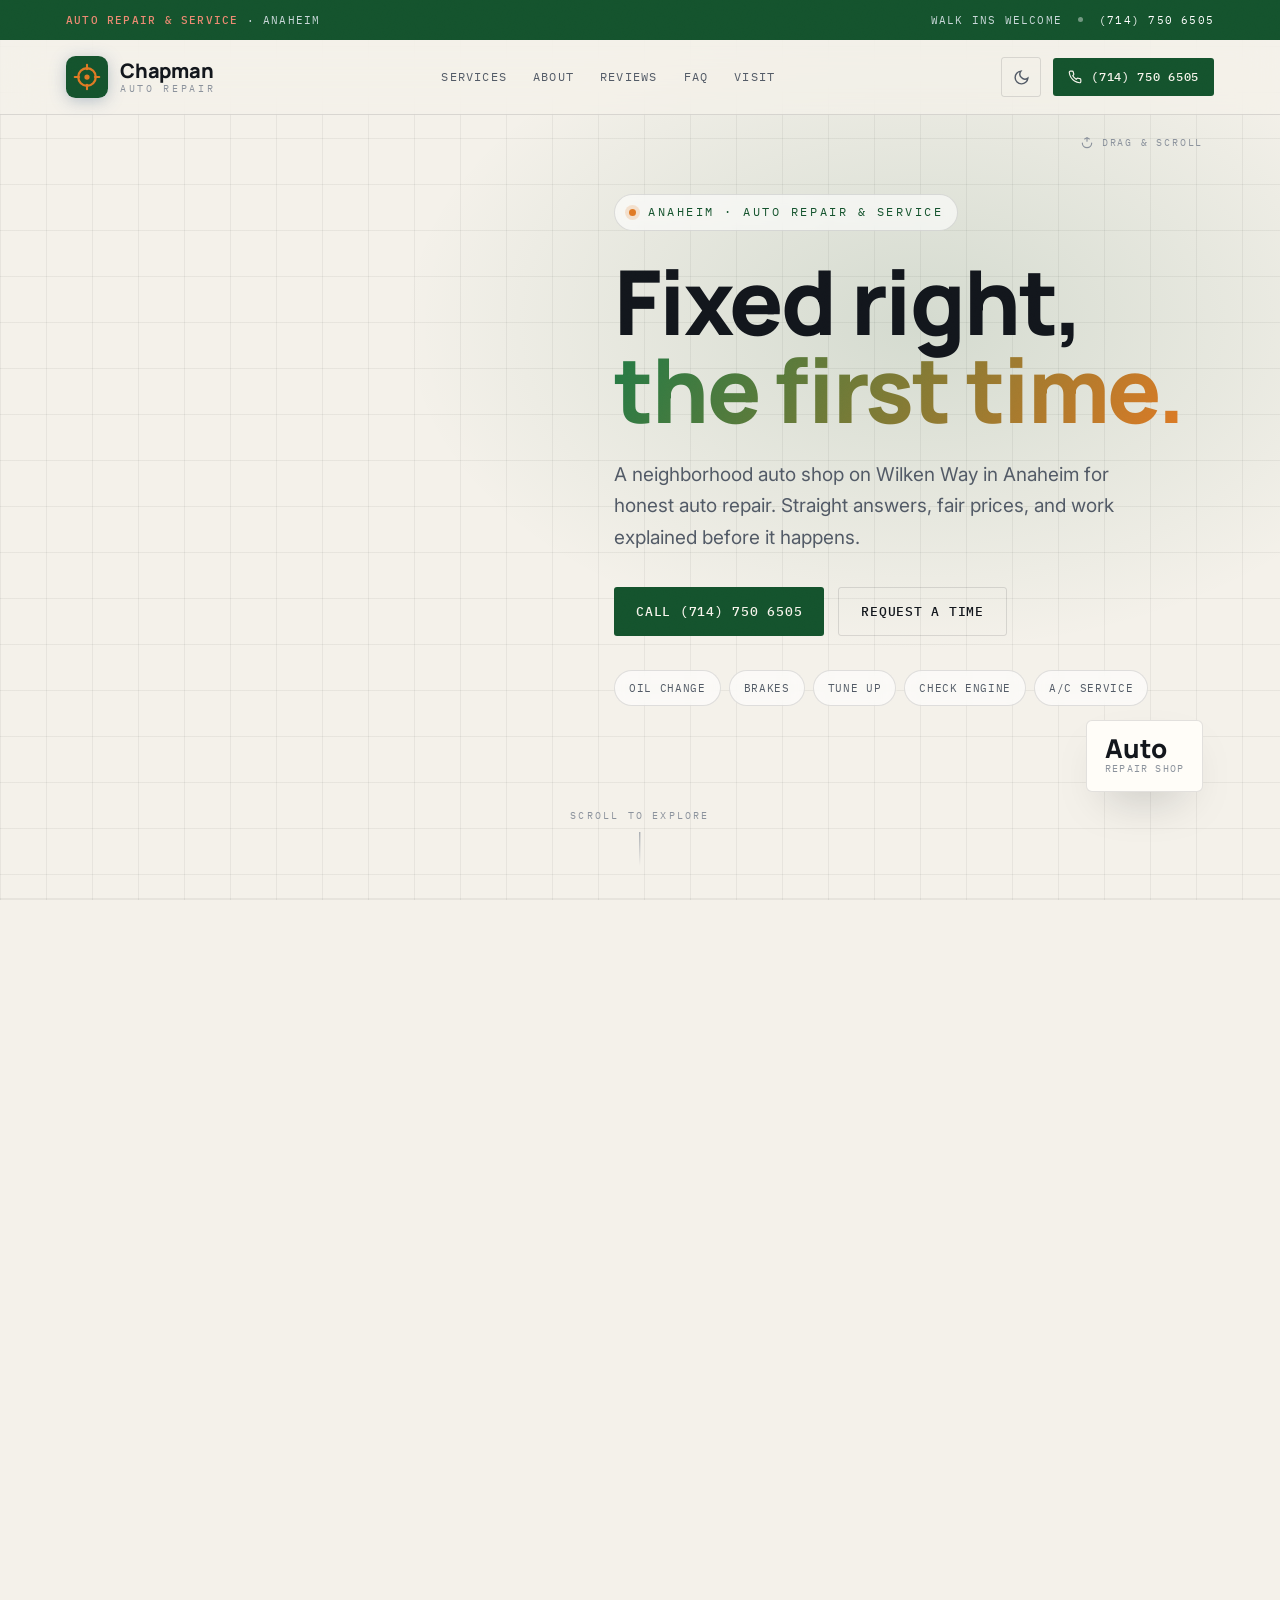
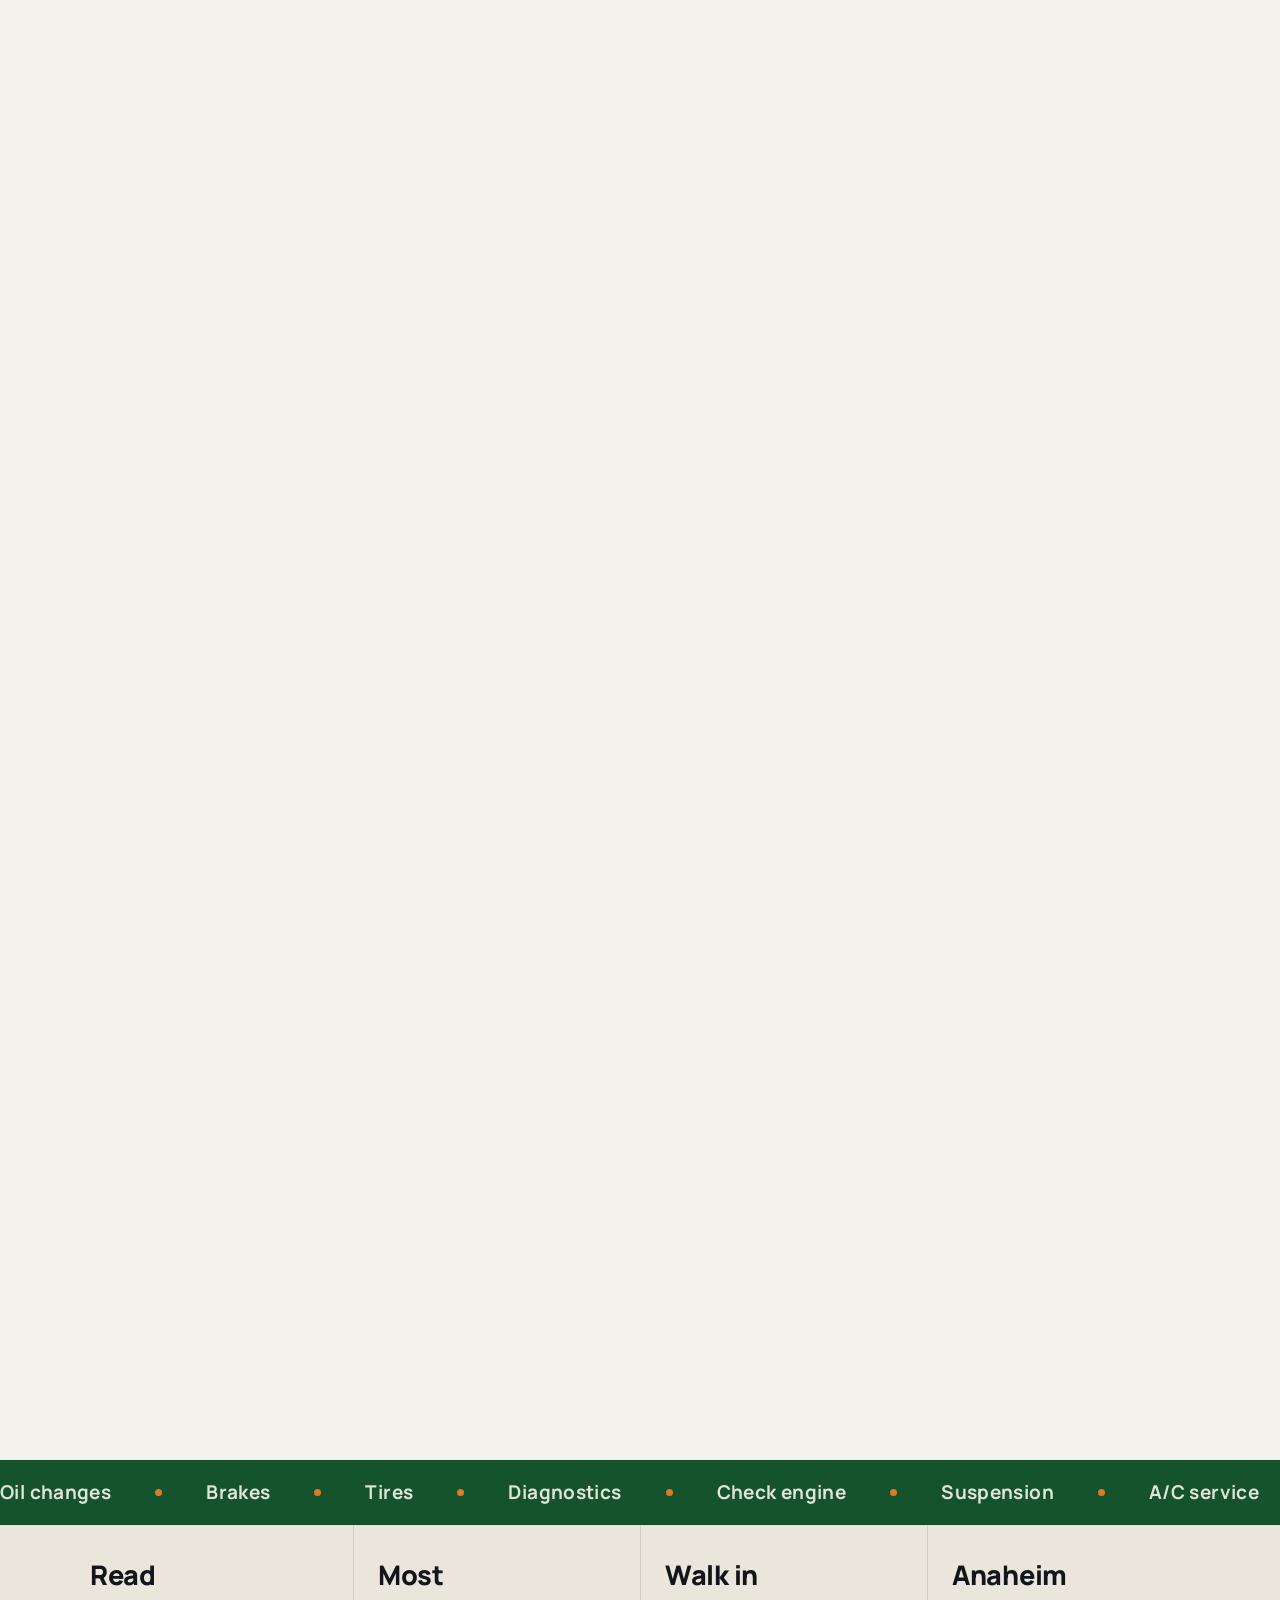
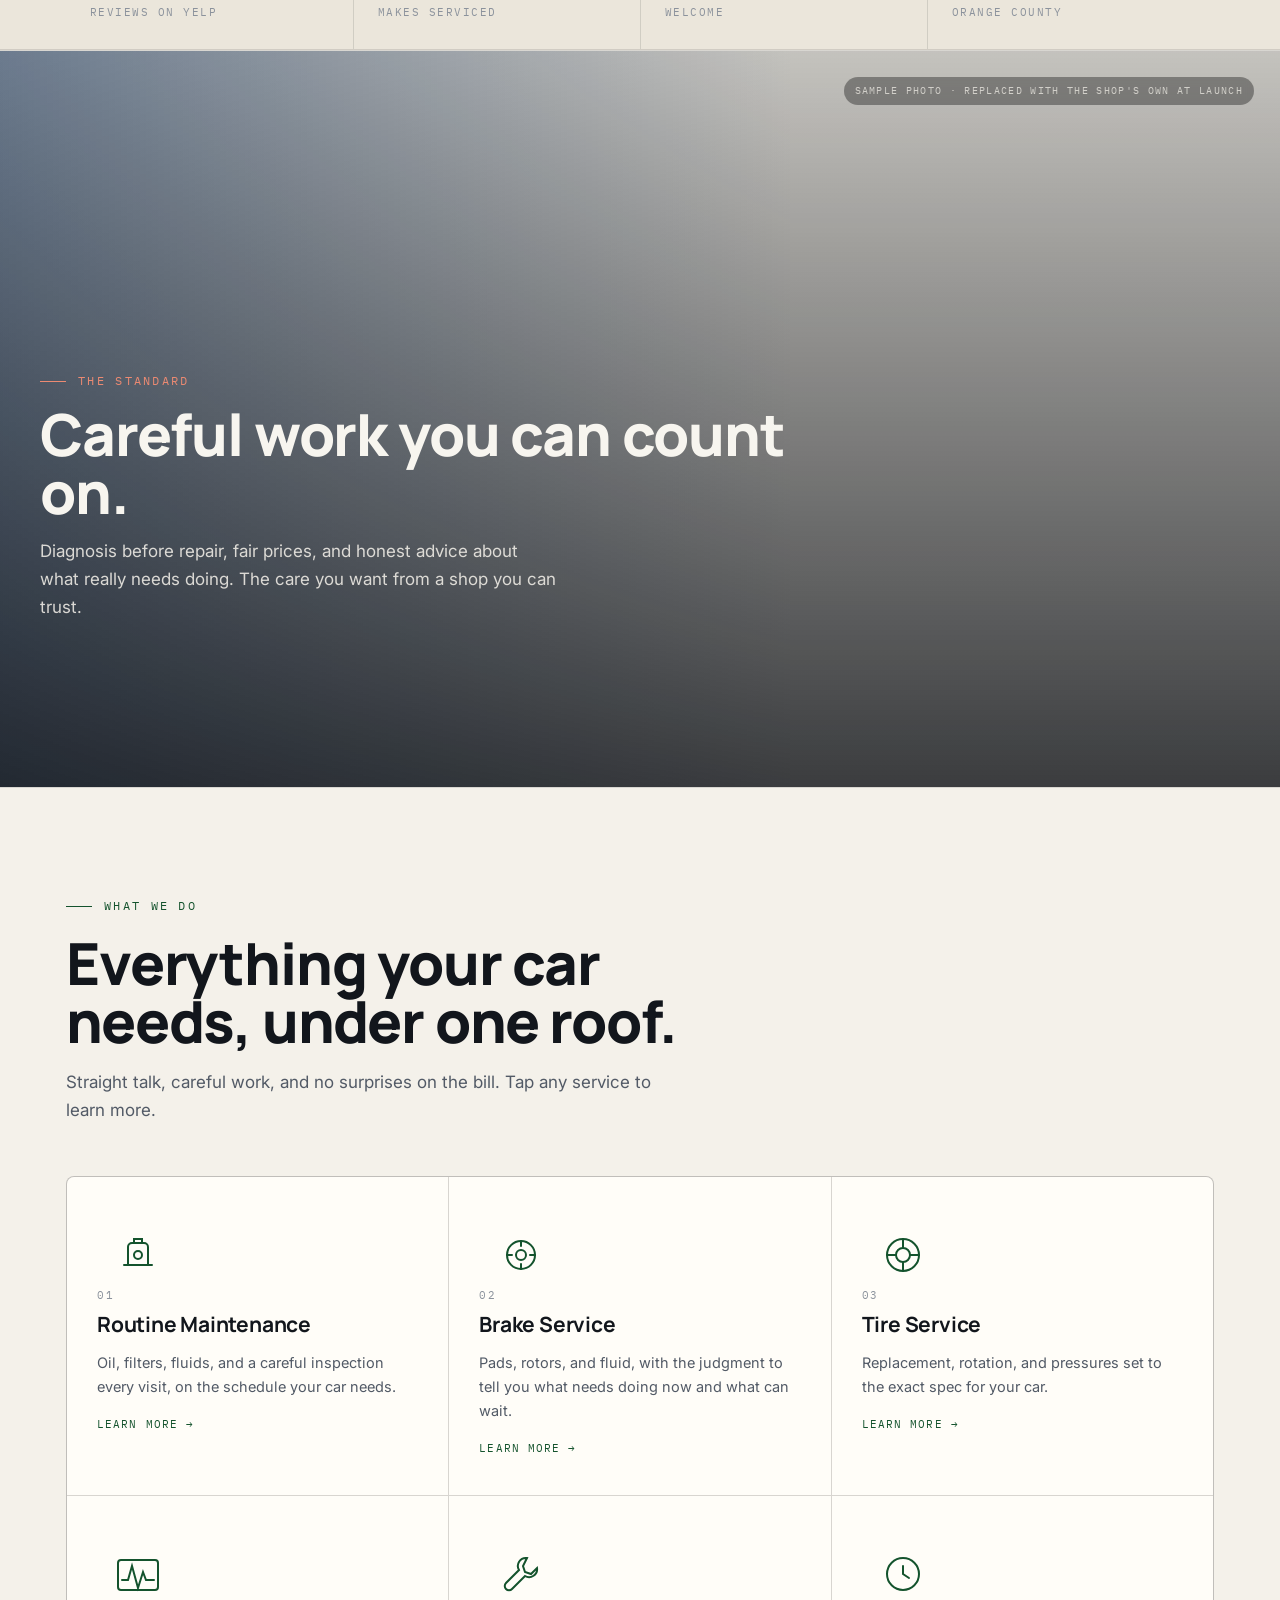
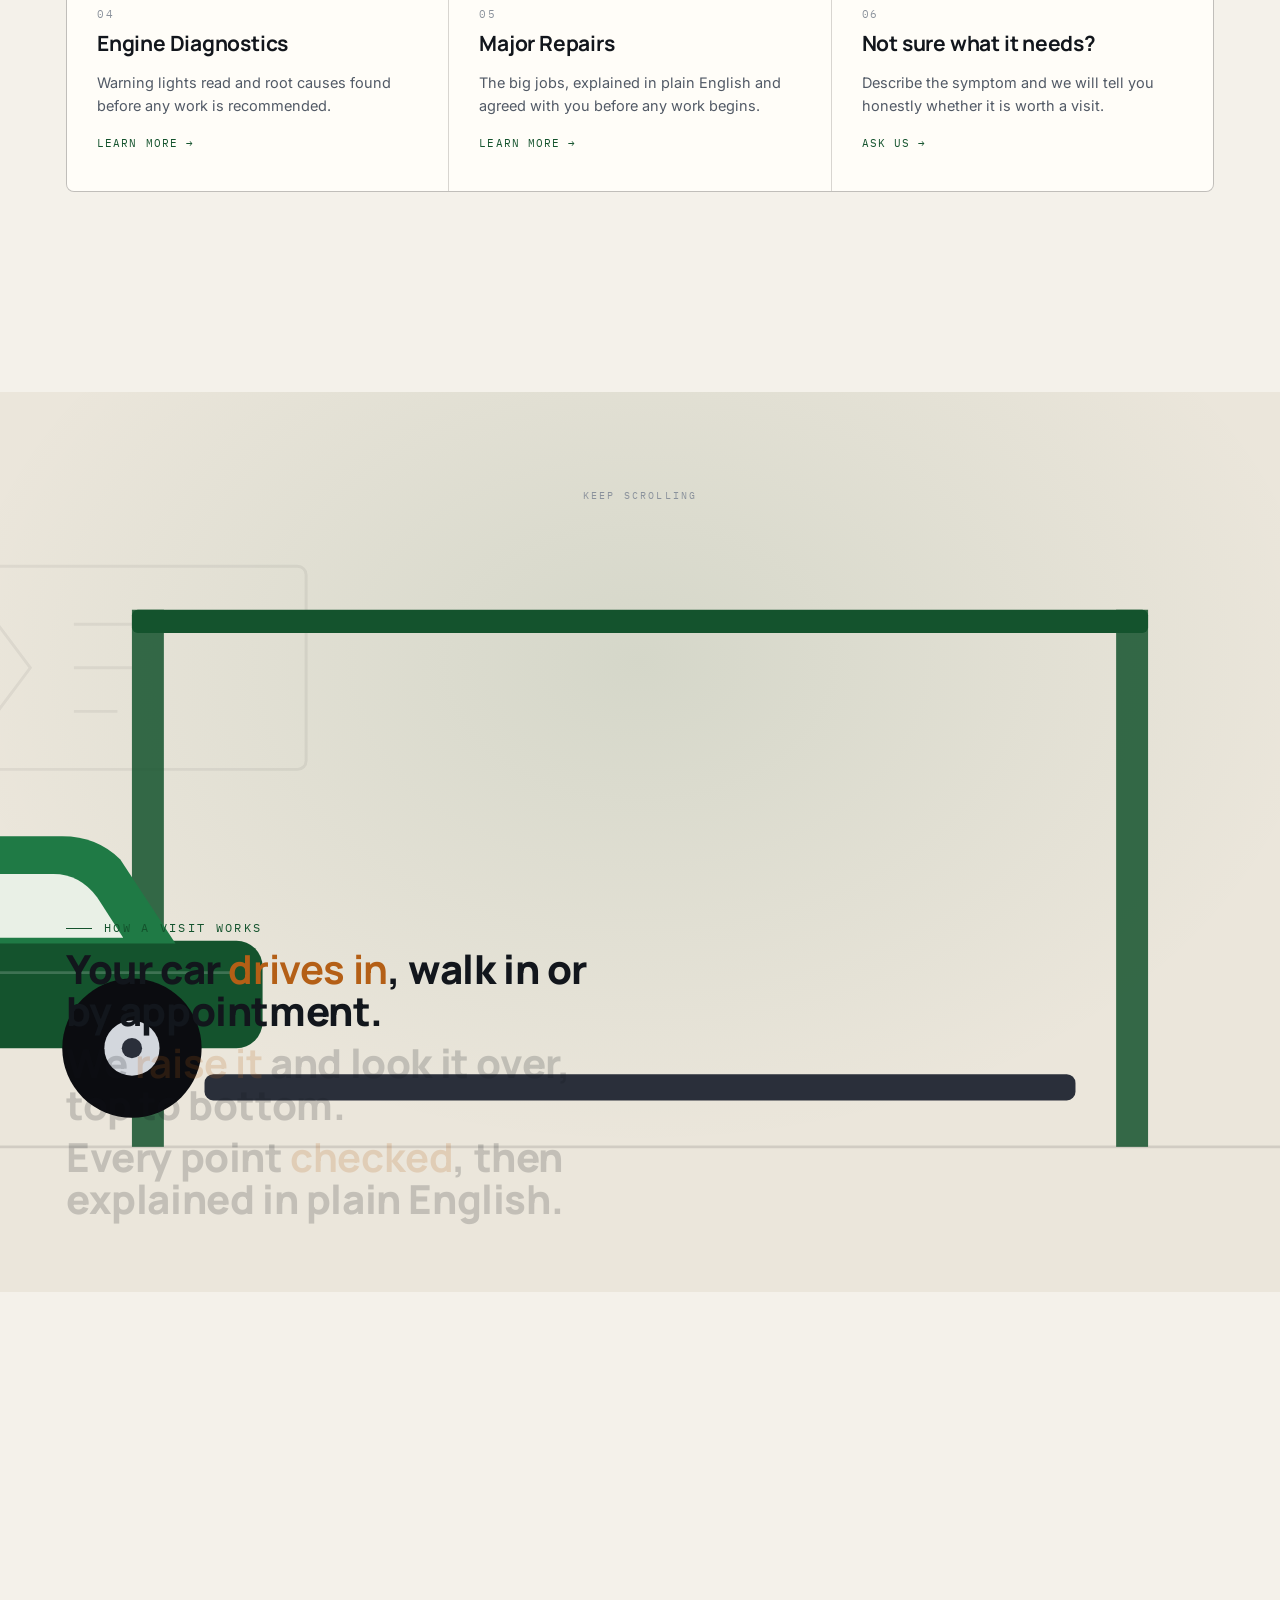
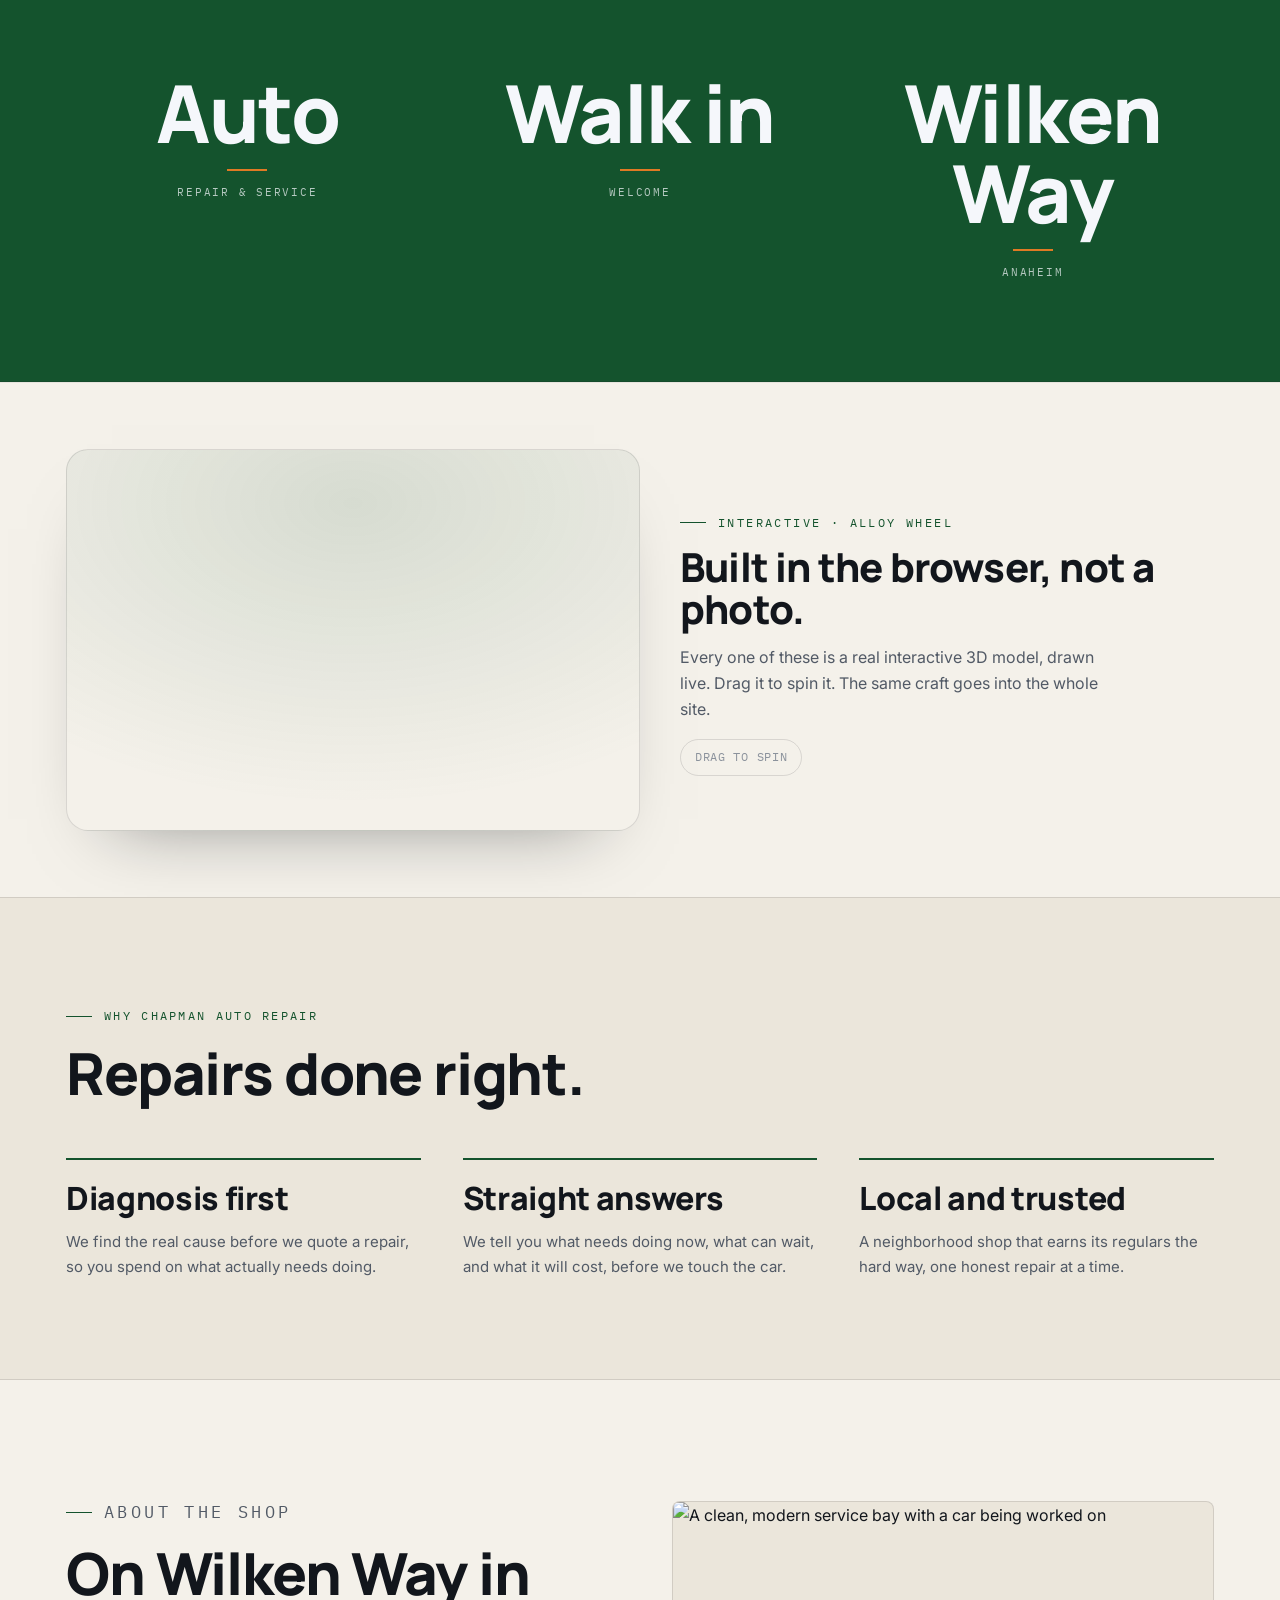
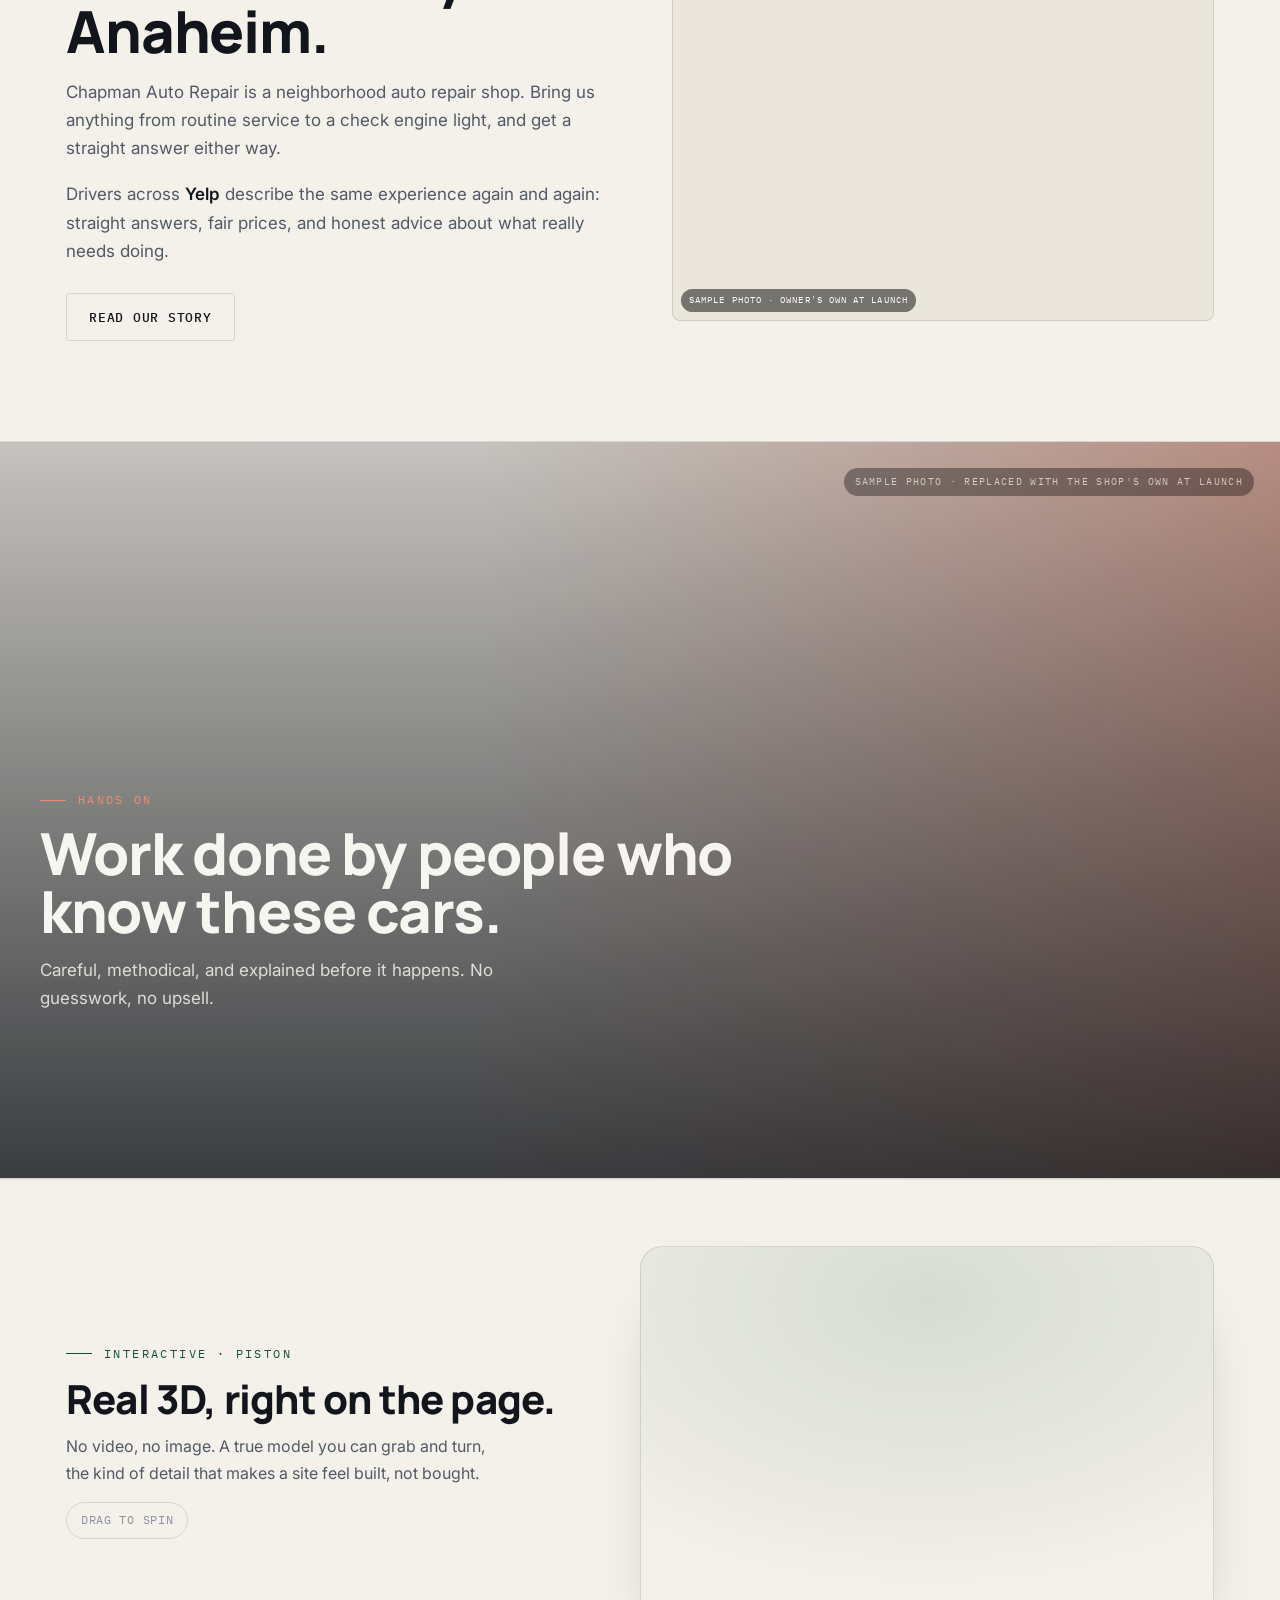
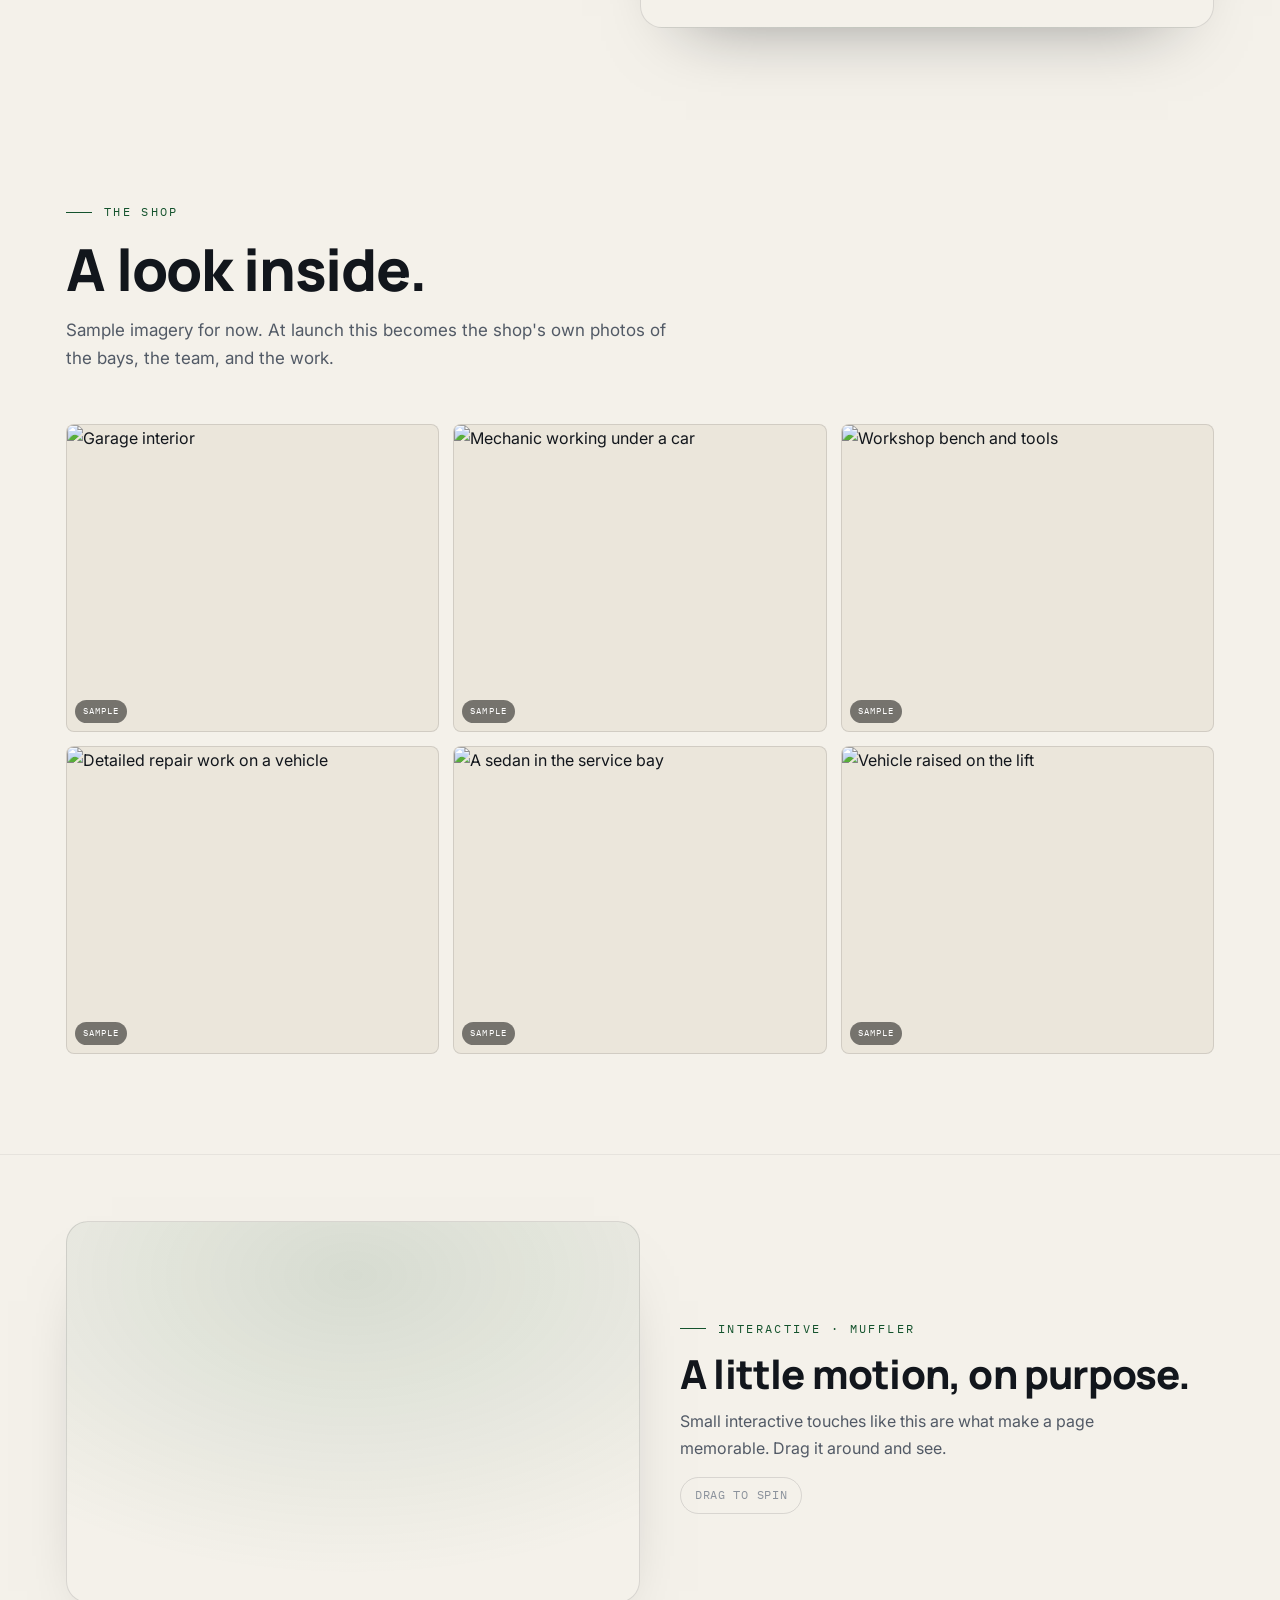
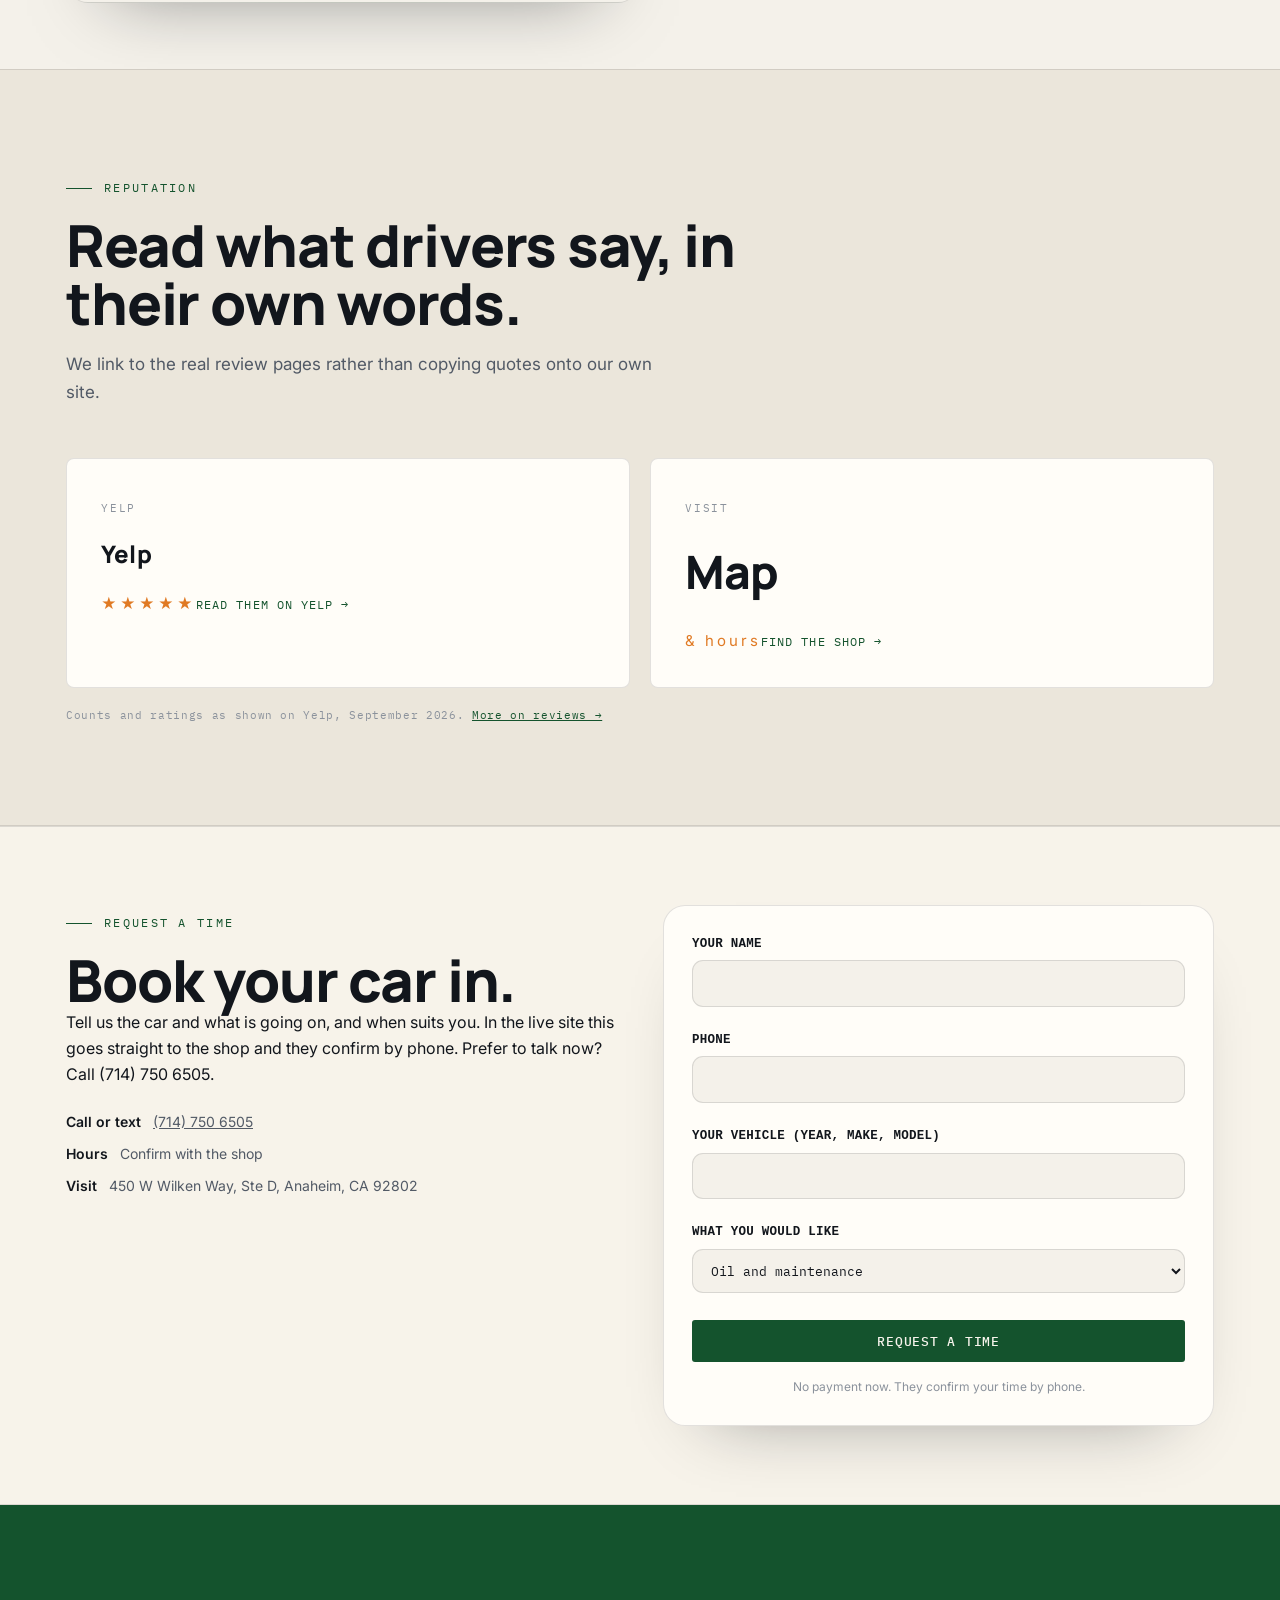
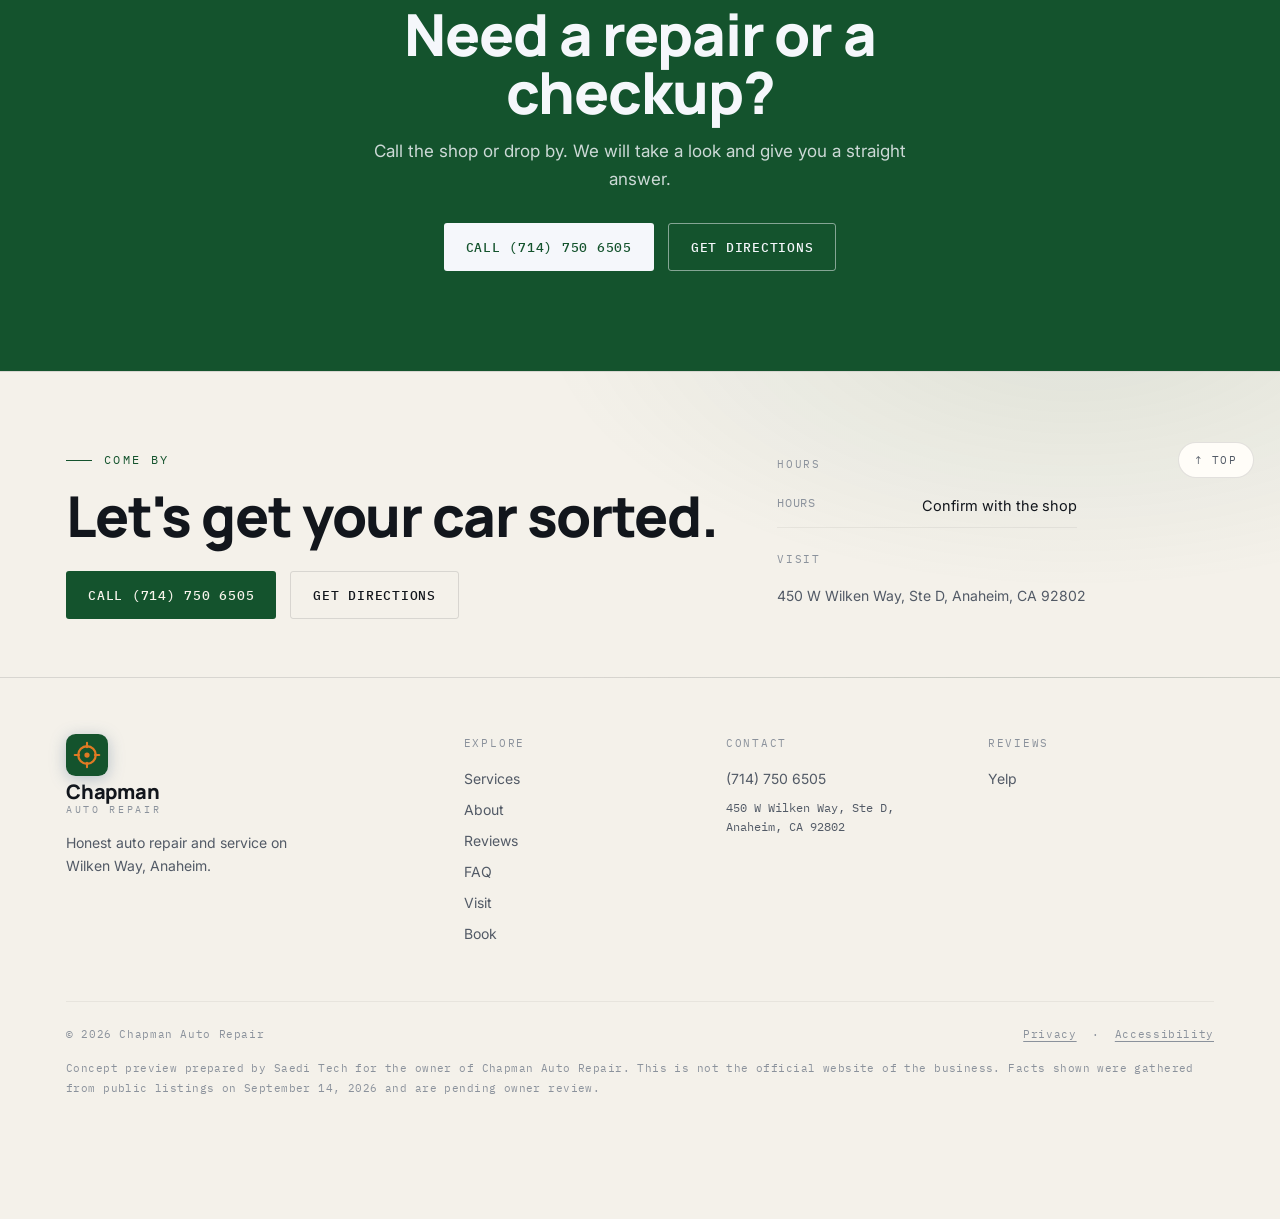
==== commit f72de6d0: "Fix 3D hero loading, page reveal, spread 3D across page, unique heroes, correct photos Co-Authored-B" ====
--- a/index.html
+++ b/index.html
@@ -57,7 +57,7 @@
         <p class="lede">A neighborhood auto shop on Wilken Way in Anaheim for honest auto repair. Straight answers, fair prices, and work explained before it happens.</p>
         <div class="cta">
           <a class="btn btn-fill" href="tel:+17147506505">Call (714) 750 6505</a>
-          <a class="btn btn-line" href="visit.html">Get directions</a>
+          <a class="btn btn-line" href="#book">Request a time</a>
         </div>
         <div class="chips" aria-label="What we do"><span class="chip">Oil change</span><span class="chip">Brakes</span><span class="chip">Tune up</span><span class="chip">Check engine</span><span class="chip">A/C service</span></div>
       </div>
@@ -247,6 +247,25 @@
   </div>
 </section>
 
+<section id="book" class="bookband">
+  <div class="wrap bookgrid">
+    <div class="bookcopy">
+      <p class="kick up">Request a time</p>
+      <h2 class="up">Book your car in.</h2>
+      <p class="up">Tell us the car and what is going on, and when suits you. In the live site this goes straight to the shop and they confirm by phone. Prefer to talk now? Call (714) 750 6505.</p>
+      <div class="bookfacts up"><span><b>Call or text</b> &nbsp; <a href="tel:+17147506505">(714) 750 6505</a></span><span><b>Hours</b> &nbsp; Confirm with the shop</span><span><b>Visit</b> &nbsp; 450 W Wilken Way, Ste D, Anaheim, CA 92802</span></div>
+    </div>
+    <form id="bookform" class="bookform up" novalidate>
+      <input type="text" id="f-web" class="hp" tabindex="-1" autocomplete="off" aria-hidden="true" placeholder="Leave blank">
+      <label>Your name<input id="f-name" type="text" autocomplete="name" required></label>
+      <label>Phone<input id="f-phone" type="tel" autocomplete="tel" required></label>
+      <label>Your vehicle (year, make, model)<input id="f-car" type="text" required></label>
+      <label>What you would like<select id="f-svc"><option>Oil and maintenance</option><option>Brakes</option><option>Check engine or diagnostics</option><option>Smog check</option><option>Exhaust or muffler</option><option>Other repair</option></select></label>
+      <button class="btn btn-fill" type="submit">Request a time</button>
+      <p class="bookmini">No payment now. They confirm your time by phone.</p>
+    </form>
+  </div>
+</section>
 <section class="ctaband">
   <div class="wrap">
     <h2 class="up">Need a repair or a checkup?</h2>
@@ -268,7 +287,7 @@
         <a class="logo" href="index.html" aria-label="Chapman Auto Repair, home"><svg class="emblem" viewBox="0 0 48 48" aria-hidden="true"><rect width="48" height="48" rx="11" fill="var(--indigo)"/><circle cx="24" cy="24" r="10" fill="none" stroke="var(--shu)" stroke-width="2.6"/><circle cx="24" cy="24" r="3" fill="var(--shu)"/><g stroke="var(--shu)" stroke-width="2.4" stroke-linecap="round"><path d="M24 10v5M24 33v5M10 24h5M33 24h5"/></g></svg><span class="wm"><span class="n">Chapman</span><span class="s">Auto Repair</span></span></a>
         <p>Honest auto repair and service on Wilken Way, Anaheim.</p>
       </div>
-      <div class="fcol"><p class="ft">Explore</p><a href="services.html">Services</a><a href="about.html">About</a><a href="reviews.html">Reviews</a><a href="faq.html">FAQ</a><a href="visit.html">Visit</a></div>
+      <div class="fcol"><p class="ft">Explore</p><a href="services.html">Services</a><a href="about.html">About</a><a href="reviews.html">Reviews</a><a href="faq.html">FAQ</a><a href="visit.html">Visit</a><a href="index.html#book">Book</a></div>
       <div class="fcol"><p class="ft">Contact</p><a href="tel:+17147506505">(714) 750 6505</a><p class="mono" style="font-size:12px">450 W Wilken Way, Ste D, Anaheim, CA 92802</p></div>
       <div class="fcol"><p class="ft">Reviews</p><a href="https://www.yelp.com/biz/chapman-auto-repair-anaheim" target="_blank" rel="noopener">Yelp</a></div>
     </div>
--- a/assets/site.css
+++ b/assets/site.css
@@ -395,3 +395,20 @@
 .obj3dband .o3b-copy p{color:var(--muted);max-width:42ch;margin-bottom:16px}
 .obj3dband .o3b-copy .drag{display:inline-flex;align-items:center;gap:8px;font-family:'IBM Plex Mono',monospace;font-size:11.5px;letter-spacing:.06em;text-transform:uppercase;color:var(--faint);border:1px solid var(--line);border-radius:40px;padding:8px 14px}
 @media(max-width:820px){.obj3dband{padding:44px 0}.obj3dband .o3b-art{order:0!important;flex-basis:100%}.obj3dband canvas.obj3d{height:300px}}
+
+/* ---- booking ---- */
+.bookband{padding:78px 0;background:var(--card2);border-top:1px solid var(--line);border-bottom:1px solid var(--line)}
+.bookband .bookgrid{display:grid;grid-template-columns:1fr 1fr;gap:46px;align-items:start}
+.bookband .bookfacts{margin-top:22px;display:flex;flex-direction:column;gap:9px;color:var(--muted);font-size:14px}
+.bookband .bookfacts b{color:var(--text);font-weight:600}
+.bookform{background:var(--card);border:1px solid var(--line);border-radius:22px;padding:28px;display:flex;flex-direction:column;gap:15px;box-shadow:0 34px 70px -48px rgba(15,20,26,.45);position:relative}
+.bookform label{display:flex;flex-direction:column;gap:6px;font-size:12.5px;font-weight:600;letter-spacing:.02em;color:var(--text)}
+.bookform input,.bookform select{font:inherit;font-weight:400;padding:12px 14px;border:1px solid var(--line);border-radius:11px;background:var(--bg);color:var(--text)}
+.bookform input:focus,.bookform select:focus{outline:2px solid var(--indigo);outline-offset:1px}
+.bookform .hp{position:absolute;left:-9999px;width:1px;height:1px;overflow:hidden}
+.bookform button{margin-top:4px}
+.bookform .bookmini{font-size:12px;color:var(--faint);margin:0;text-align:center}
+.form-done{text-align:center;padding:26px 10px}
+.form-done .ok{width:54px;height:54px;border-radius:50%;background:var(--indigo);color:var(--btn-tx);display:grid;place-items:center;font-size:27px;margin:0 auto 14px}
+.form-done h3{margin-bottom:8px}.form-done p{color:var(--muted);font-size:14px}
+@media(max-width:820px){.bookband .bookgrid{grid-template-columns:1fr;gap:28px}}
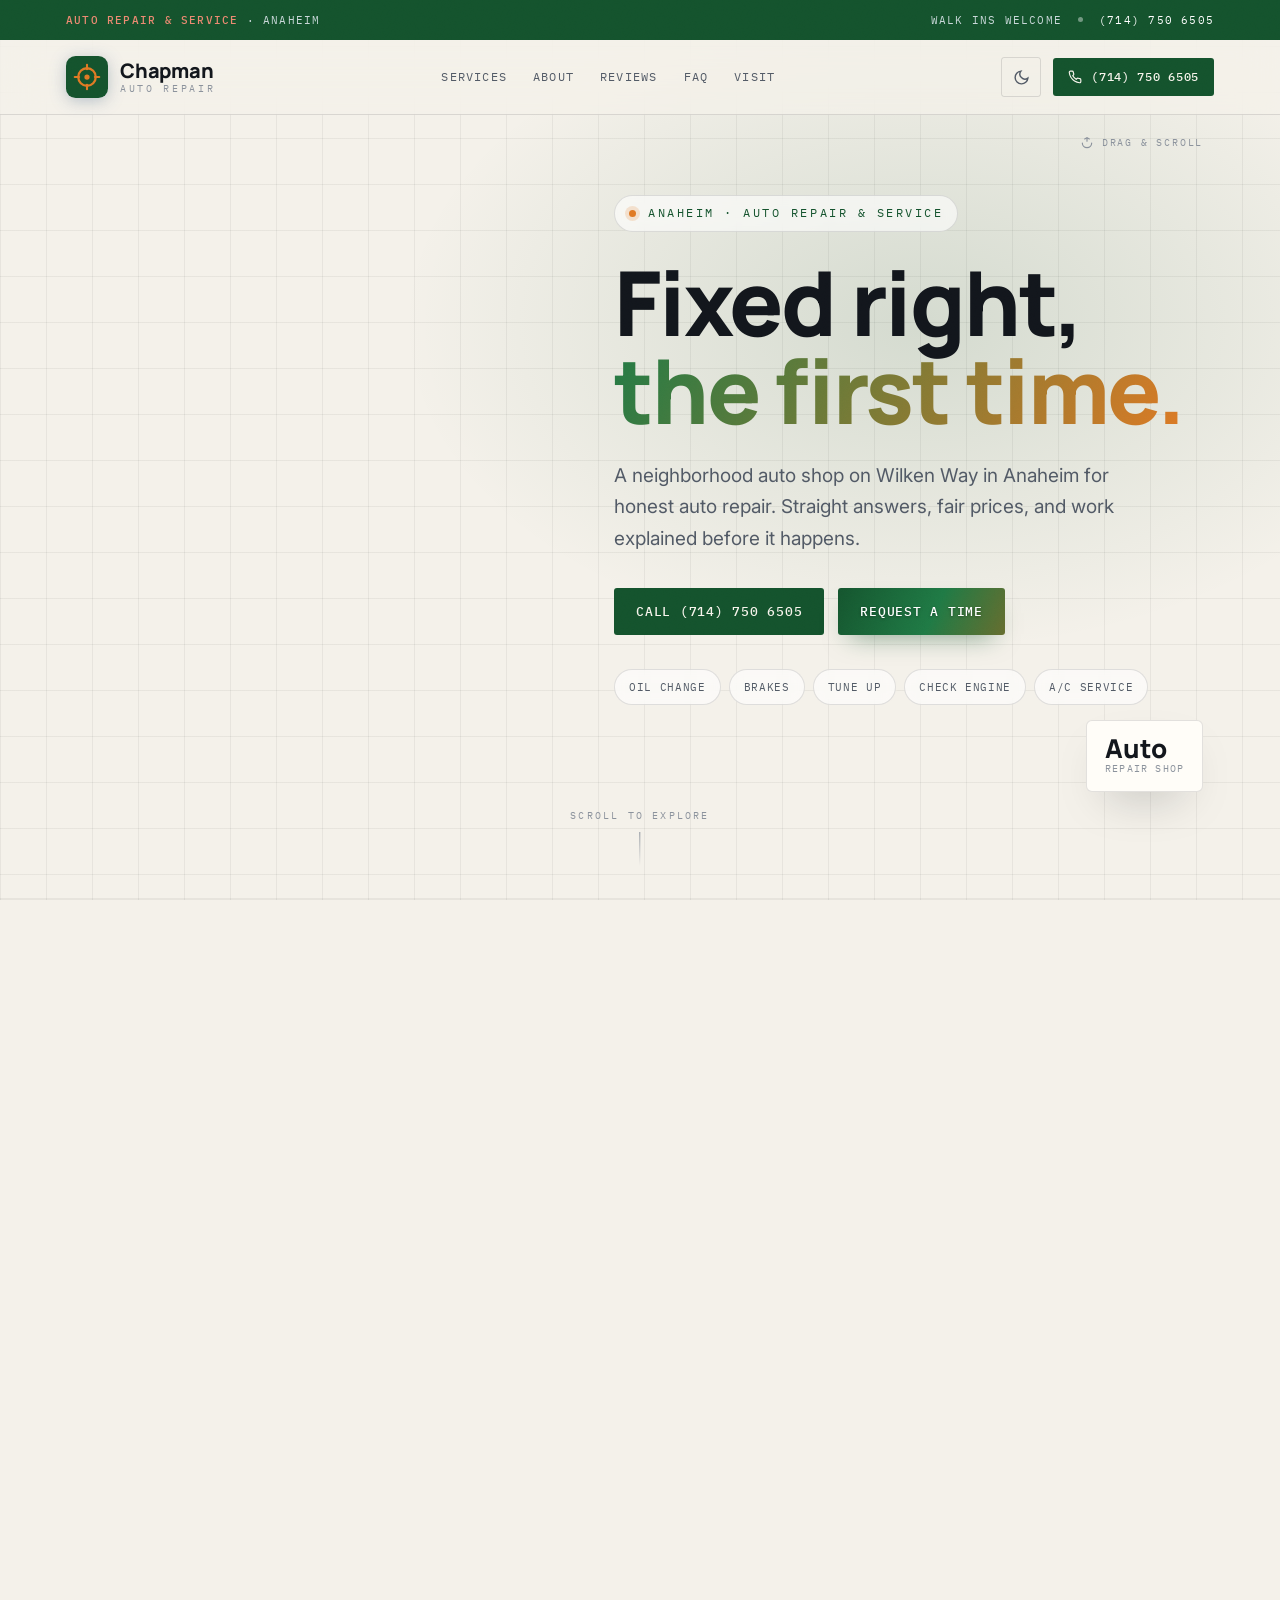
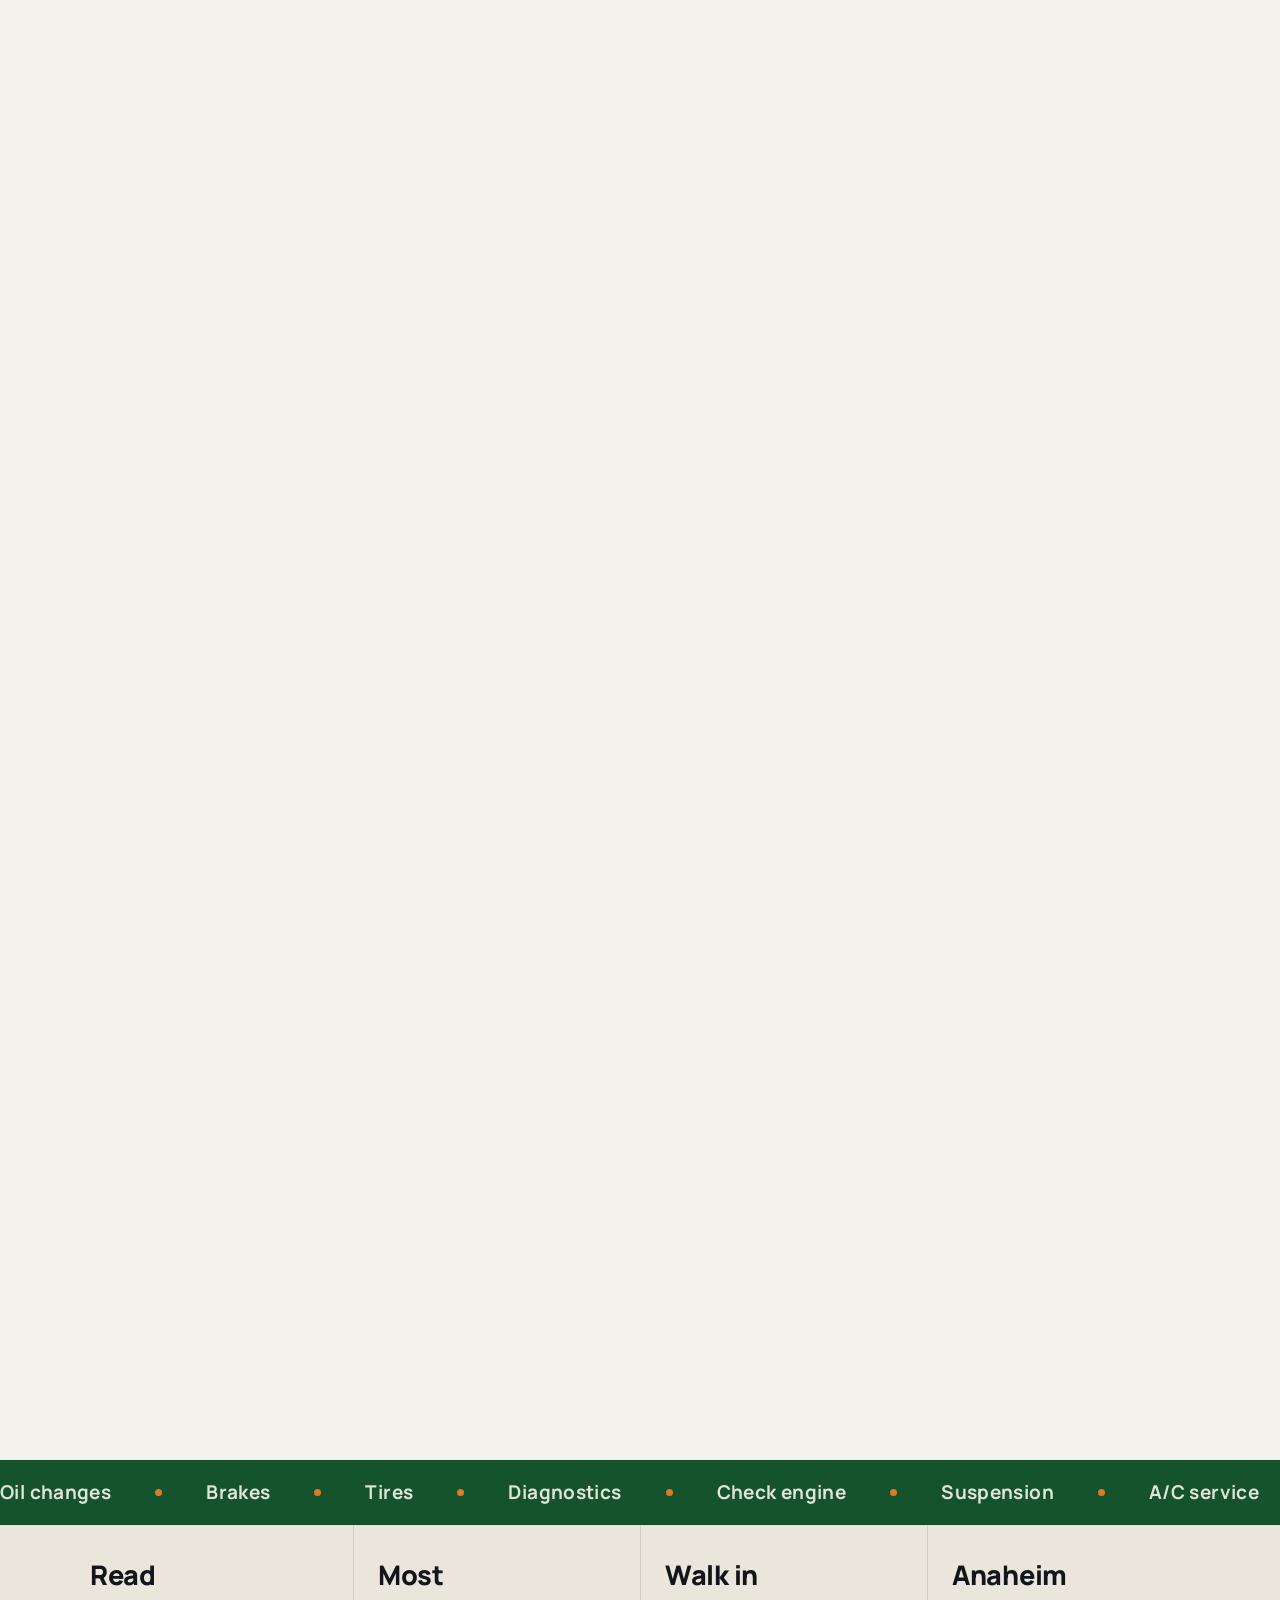
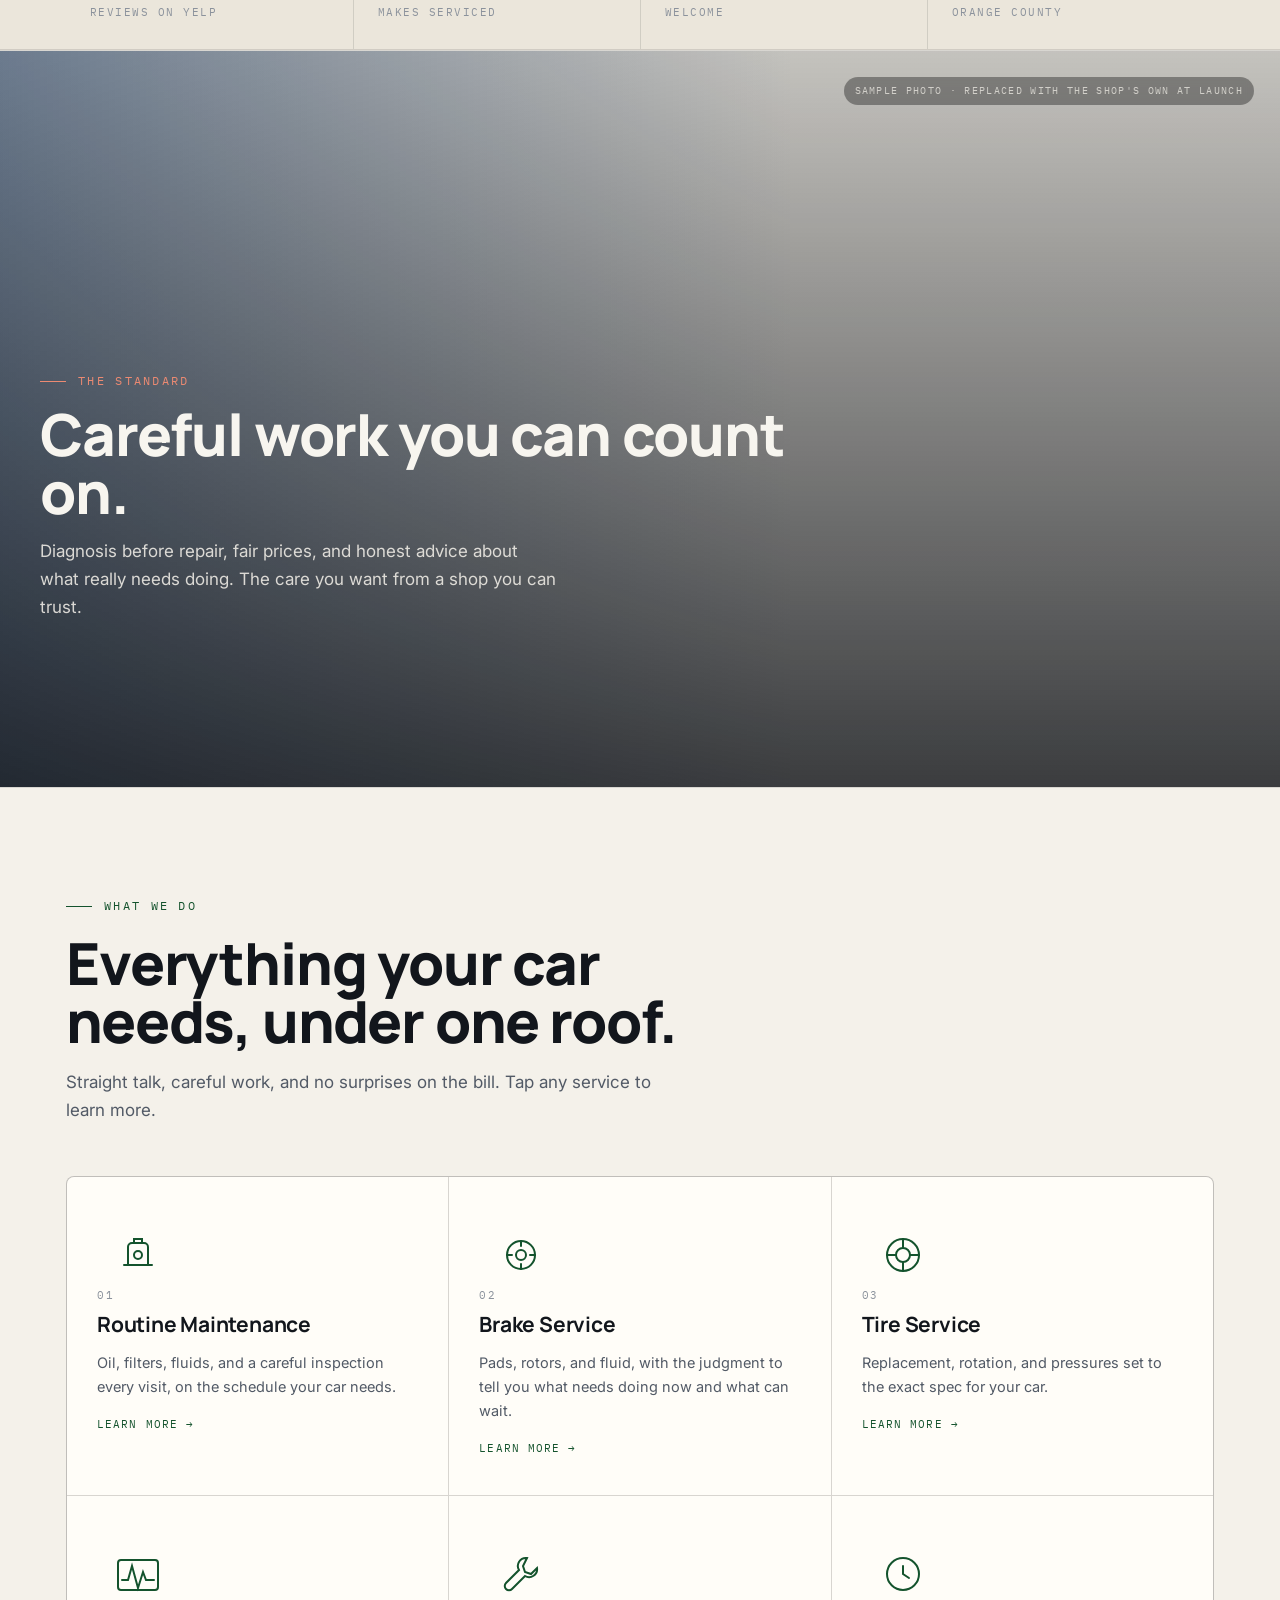
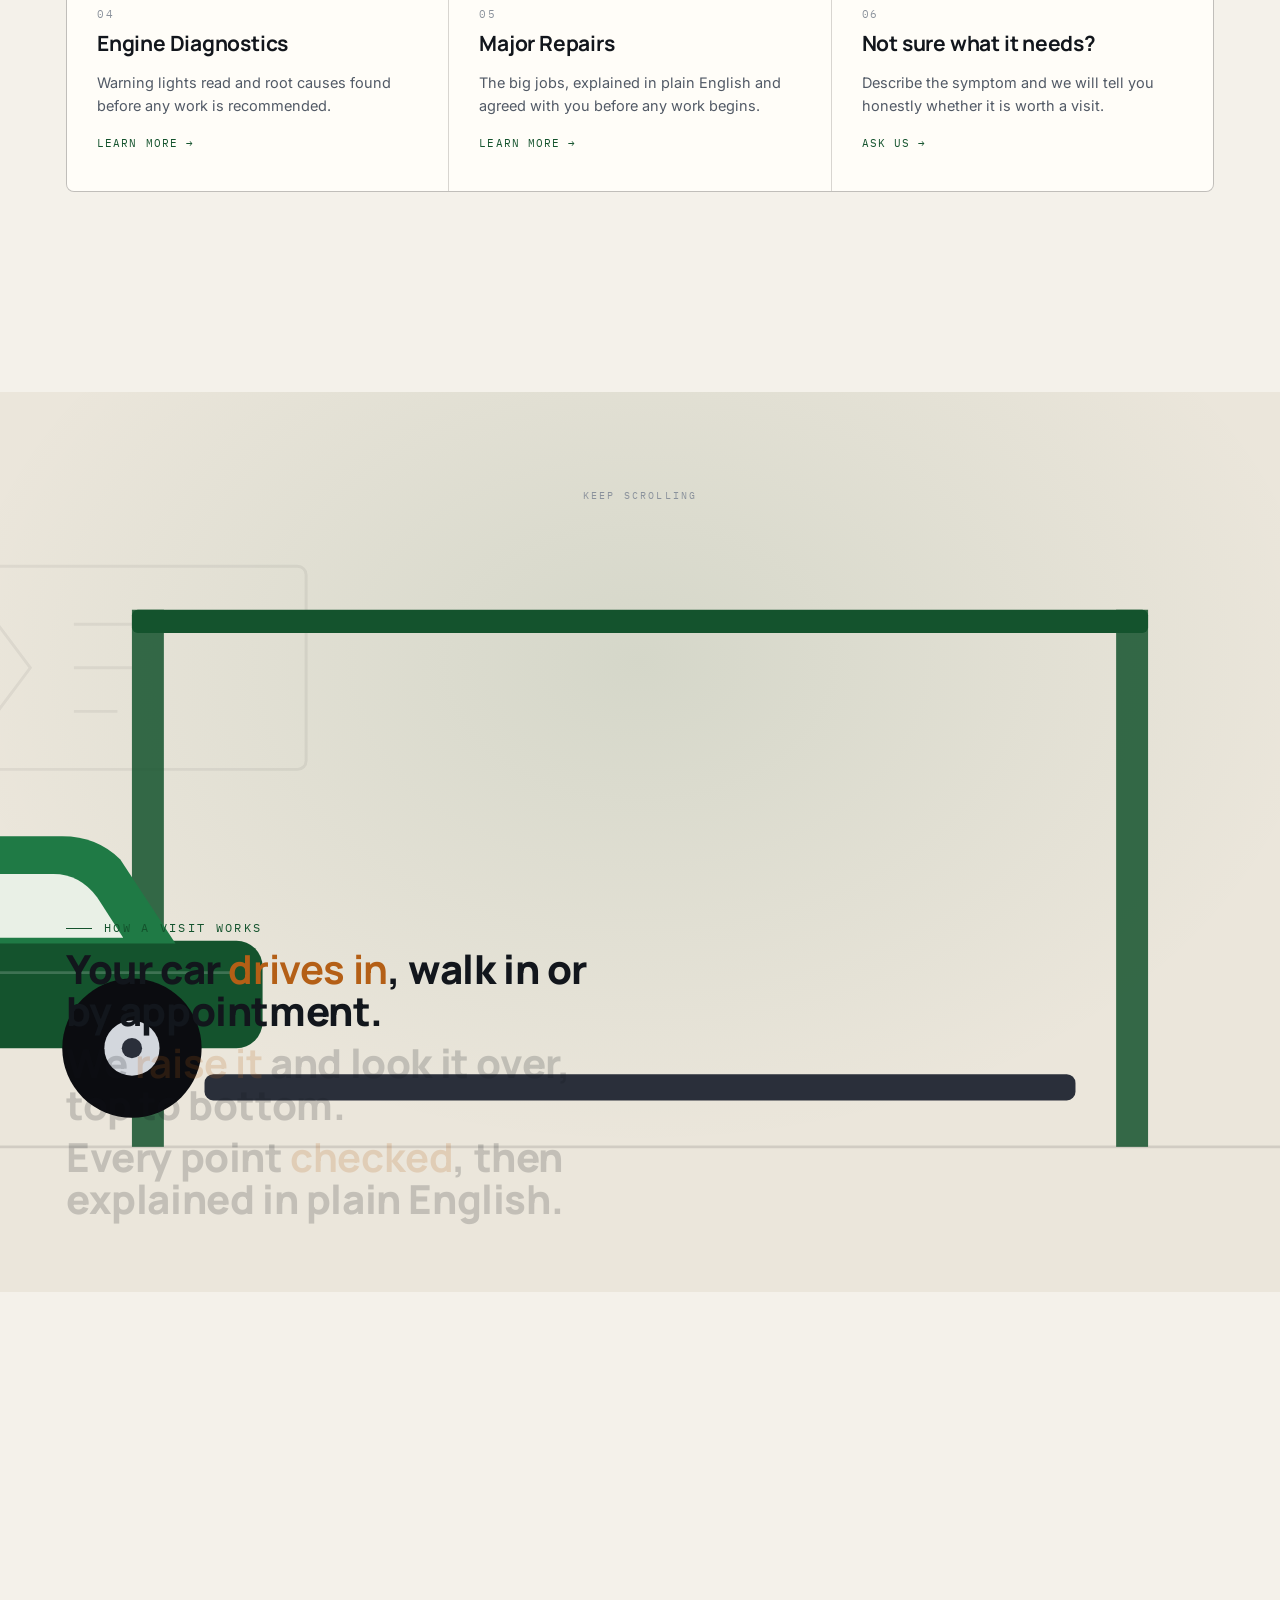
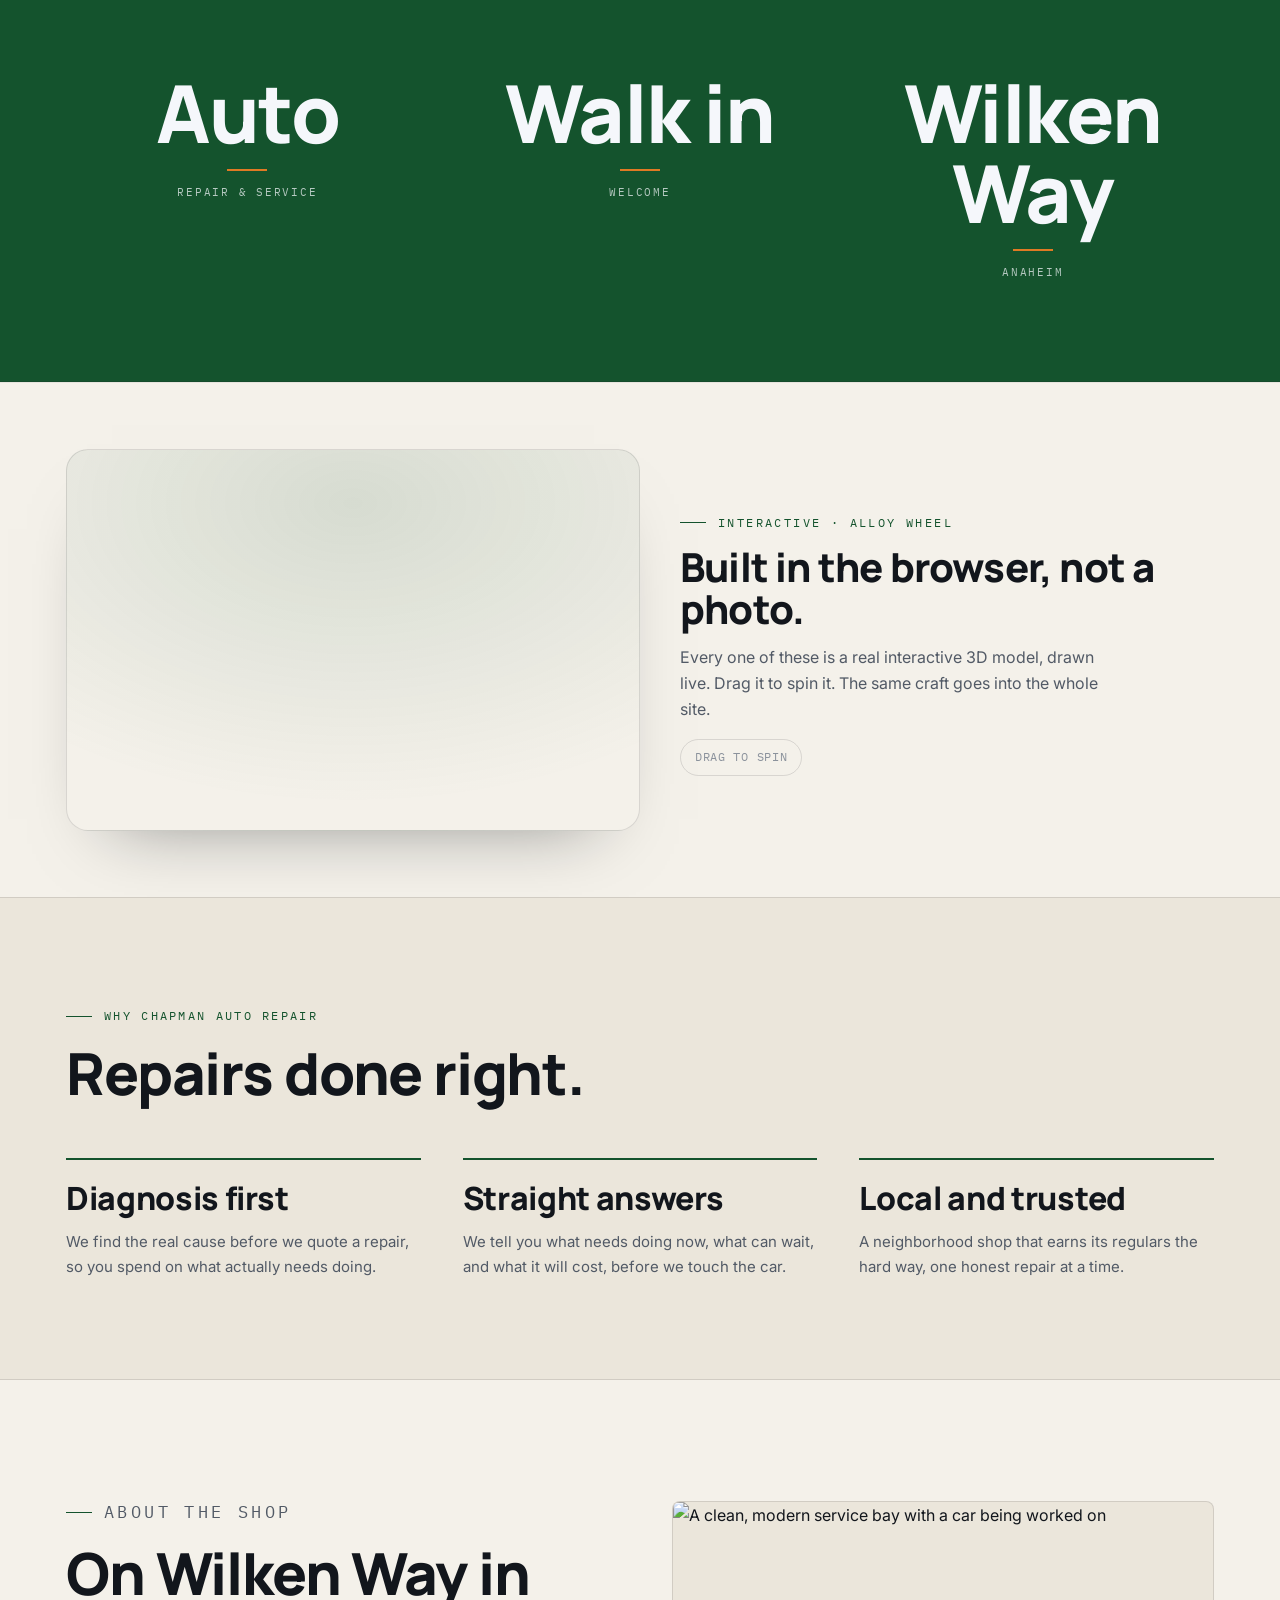
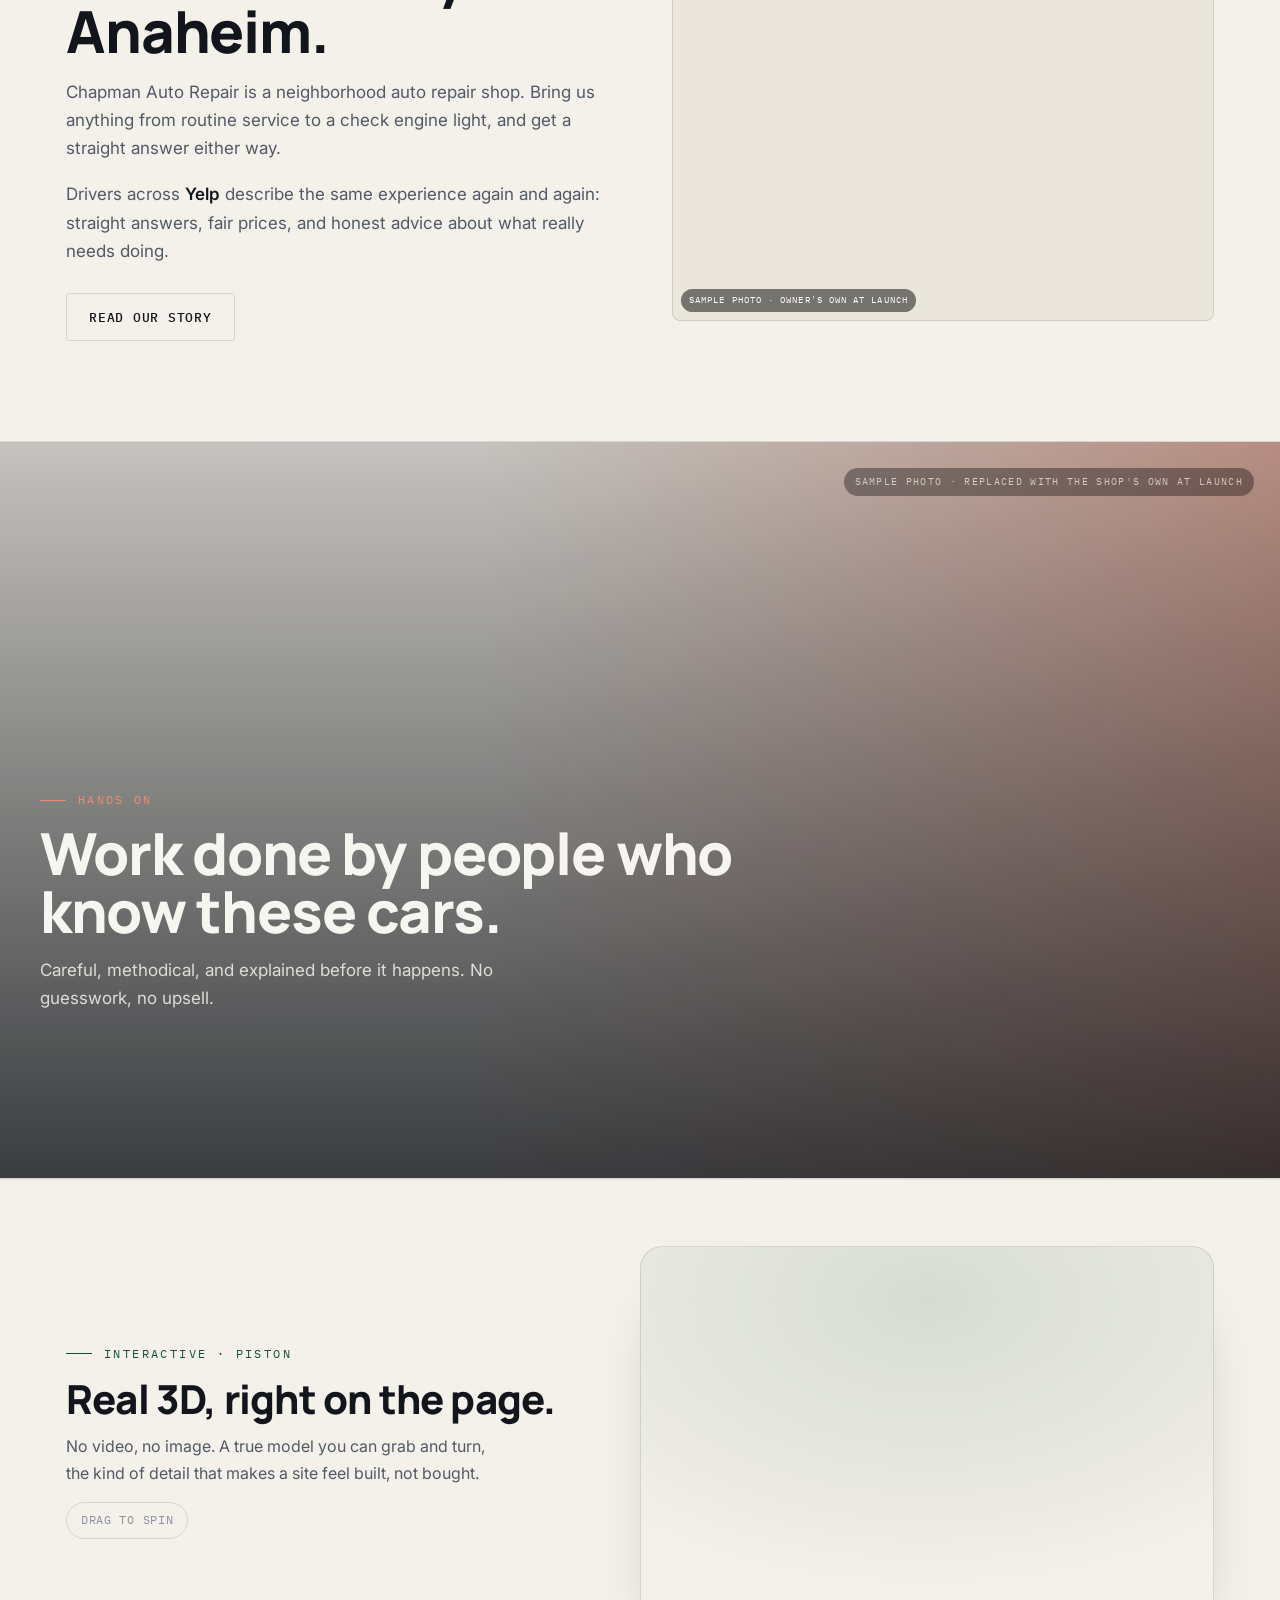
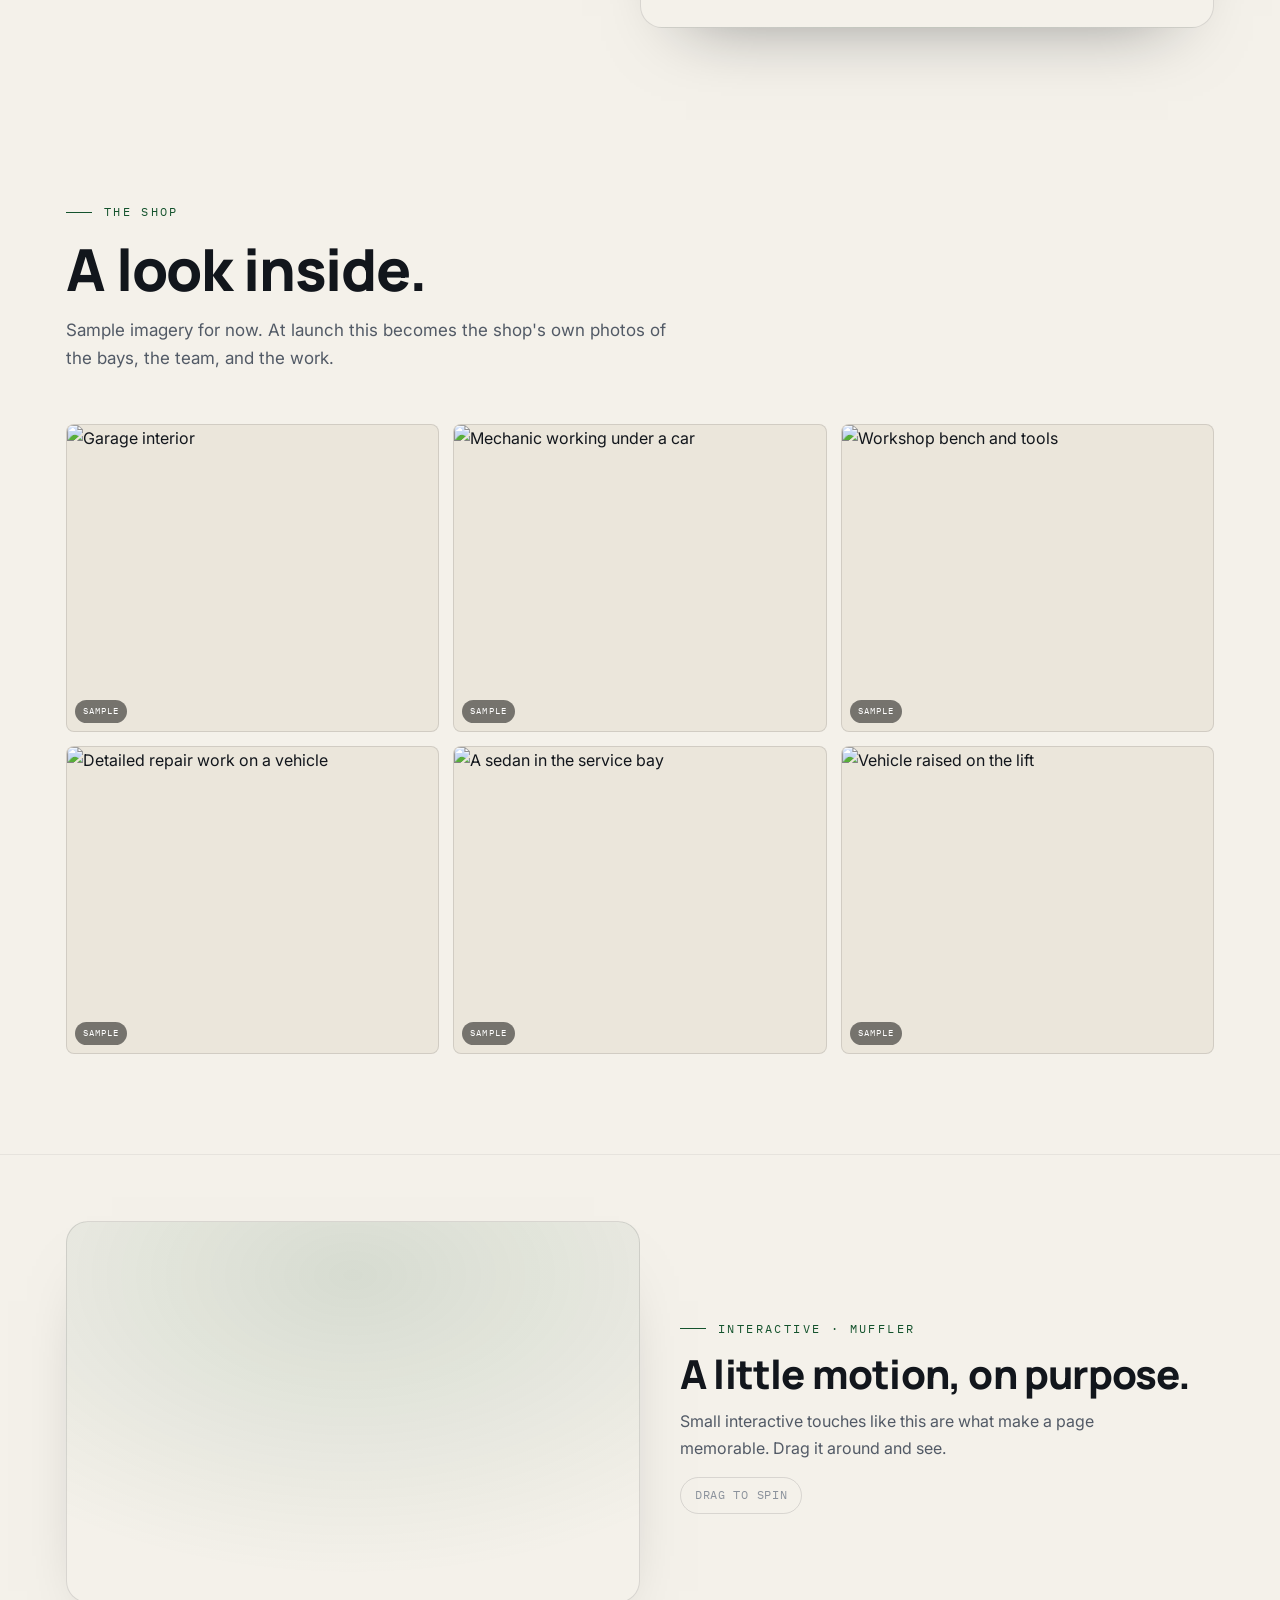
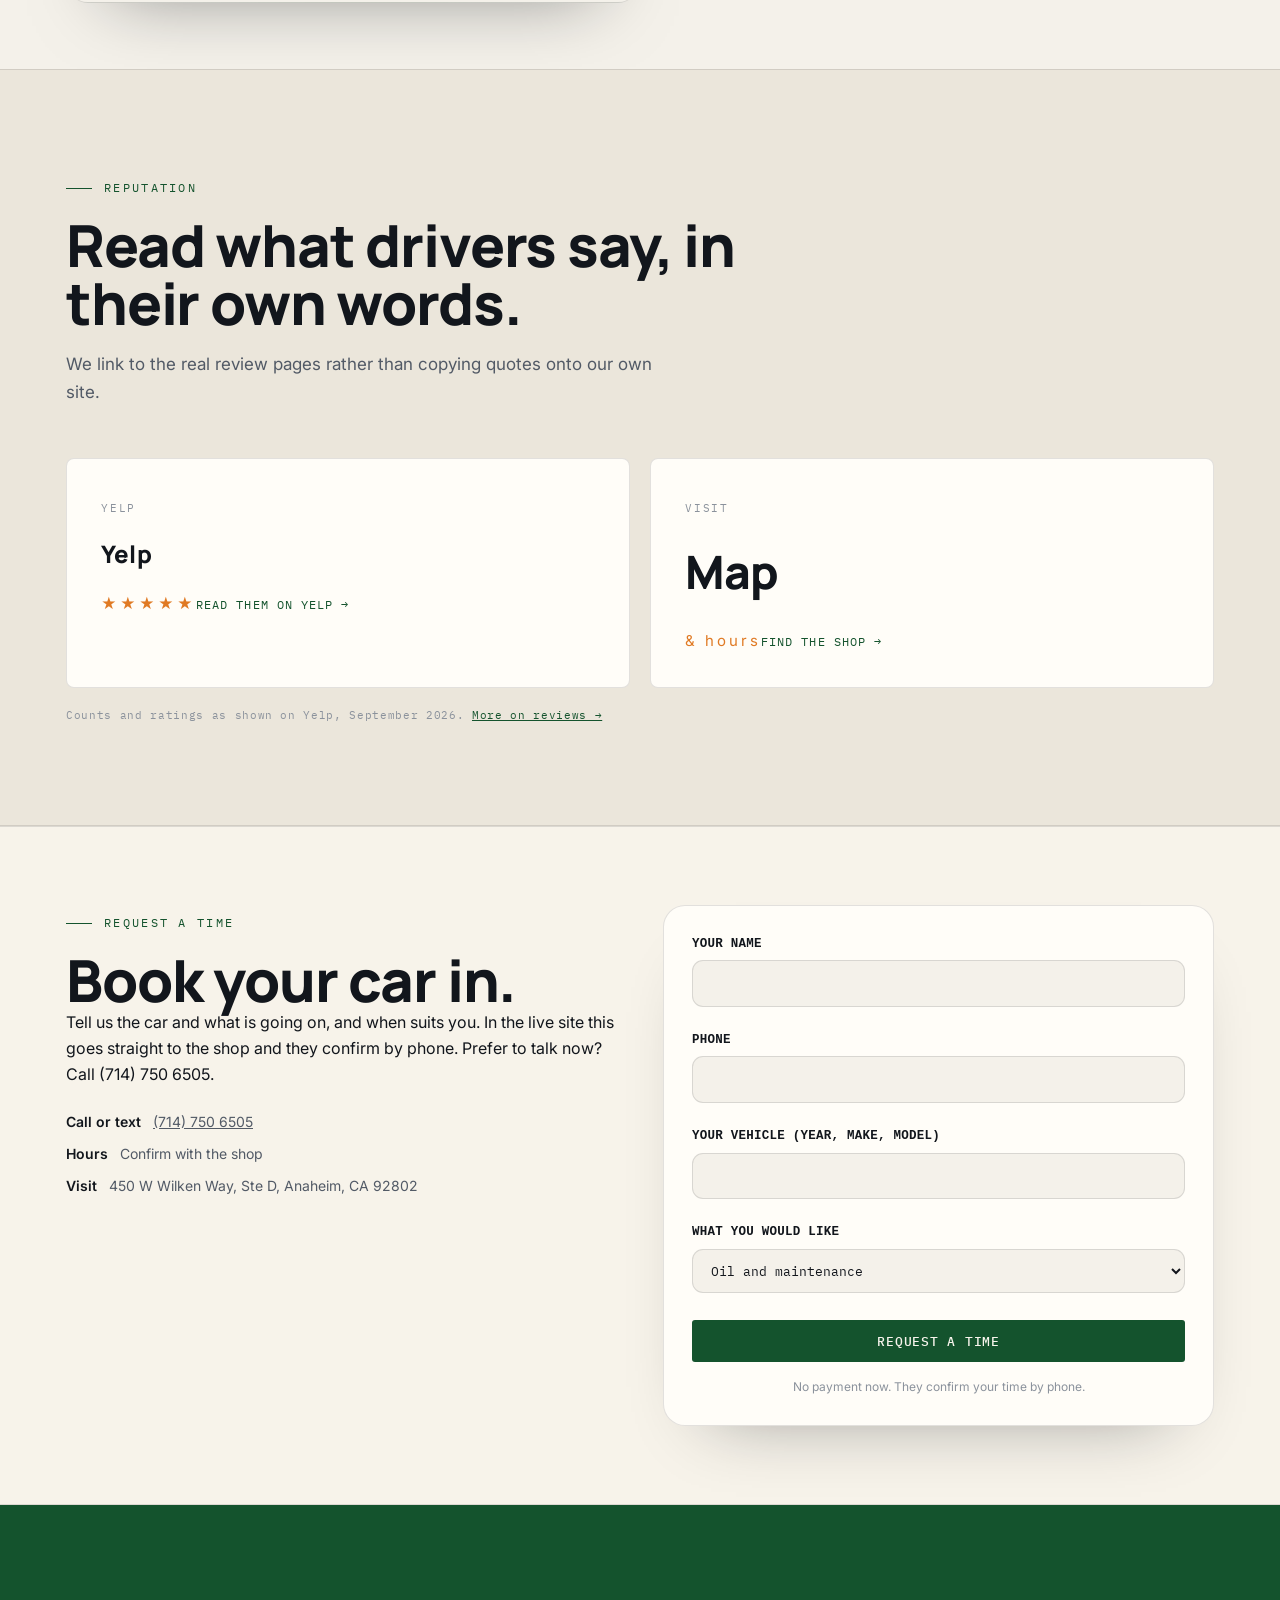
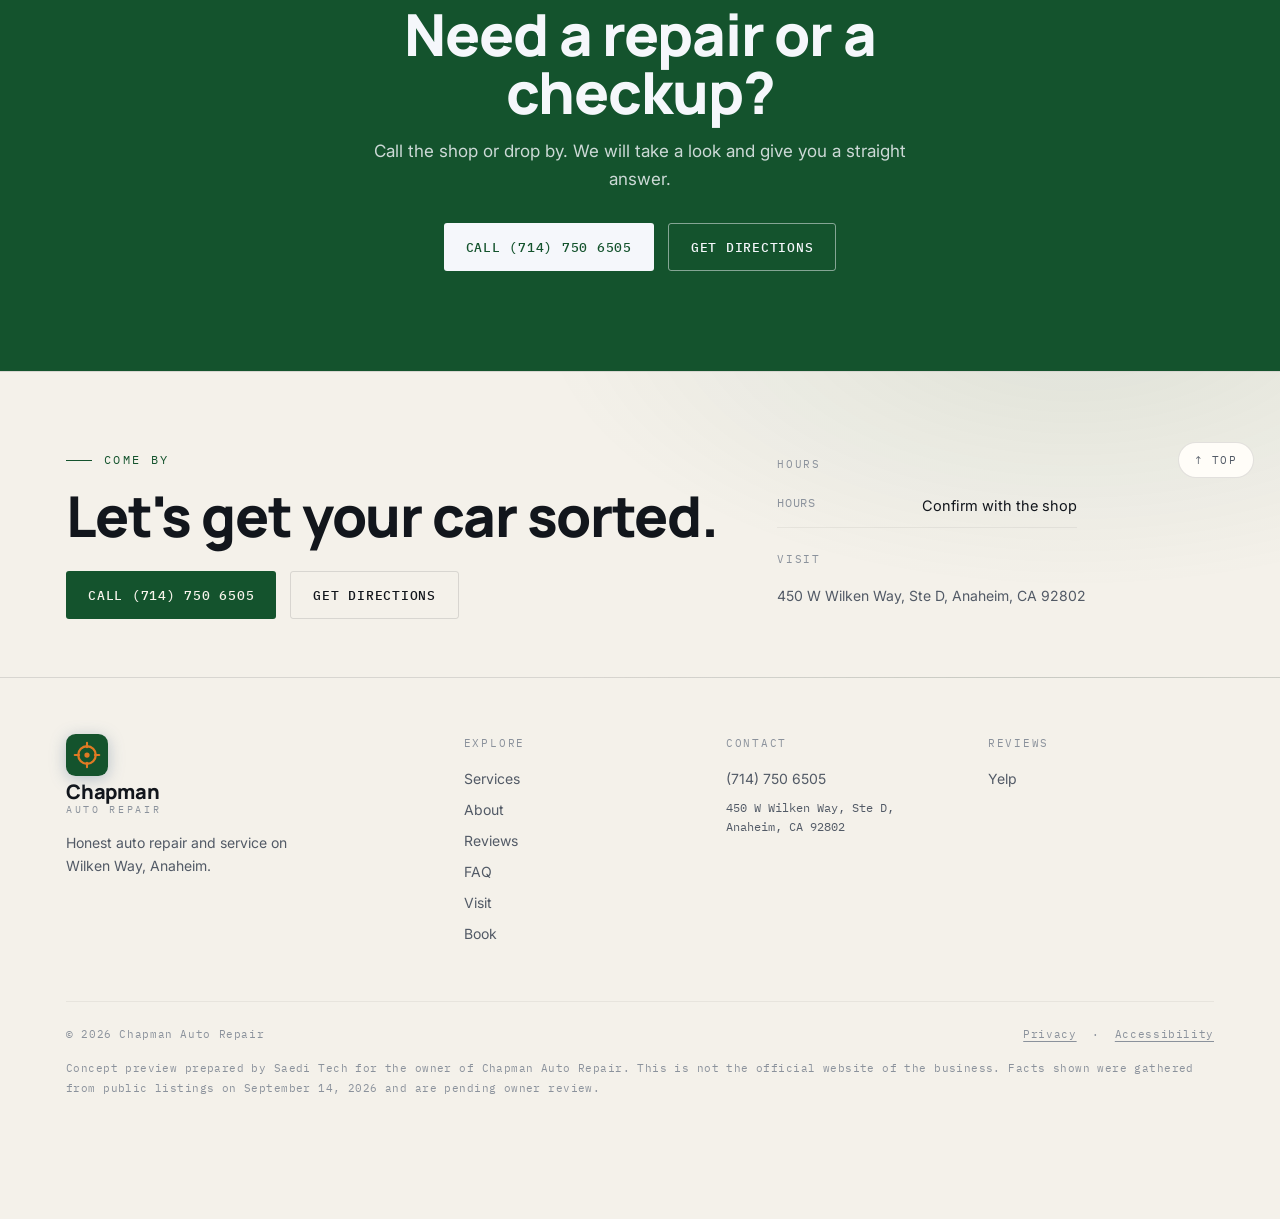
==== commit 75ecfd9c: "Fix 3D hero loading, page reveal, spread 3D across page, unique heroes, correct photos Co-Authored-B" ====
--- a/index.html
+++ b/index.html
@@ -57,7 +57,7 @@
         <p class="lede">A neighborhood auto shop on Wilken Way in Anaheim for honest auto repair. Straight answers, fair prices, and work explained before it happens.</p>
         <div class="cta">
           <a class="btn btn-fill" href="tel:+17147506505">Call (714) 750 6505</a>
-          <a class="btn btn-line" href="#book">Request a time</a>
+          <a class="btn btn-book" href="#book">Request a time</a>
         </div>
         <div class="chips" aria-label="What we do"><span class="chip">Oil change</span><span class="chip">Brakes</span><span class="chip">Tune up</span><span class="chip">Check engine</span><span class="chip">A/C service</span></div>
       </div>
--- a/assets/site.css
+++ b/assets/site.css
@@ -412,3 +412,9 @@
 .form-done .ok{width:54px;height:54px;border-radius:50%;background:var(--indigo);color:var(--btn-tx);display:grid;place-items:center;font-size:27px;margin:0 auto 14px}
 .form-done h3{margin-bottom:8px}.form-done p{color:var(--muted);font-size:14px}
 @media(max-width:820px){.bookband .bookgrid{grid-template-columns:1fr;gap:28px}}
+
+/* ---- vibrant booking button (mix of both brand colors) ---- */
+.btn-book{background:linear-gradient(115deg,var(--indigo) 0%,var(--indigo-2) 40%,var(--shu-tx) 100%);color:#fff;border:none;background-size:150% 150%;background-position:0% 50%;text-shadow:0 1px 3px rgba(0,0,0,.38);box-shadow:0 12px 26px -12px color-mix(in srgb,var(--indigo) 55%,transparent);transition:background-position .55s var(--ease),transform .2s,box-shadow .3s,filter .3s}
+.btn-book:hover{background-position:100% 50%;transform:translateY(-1px);box-shadow:0 18px 32px -12px color-mix(in srgb,var(--indigo) 62%,transparent)}
+.btn-book:active{transform:translateY(0)}
+.navlinks a[href$="#book"],.navlinks a[href$="#book"]:hover{color:var(--shu-tx);font-weight:600}
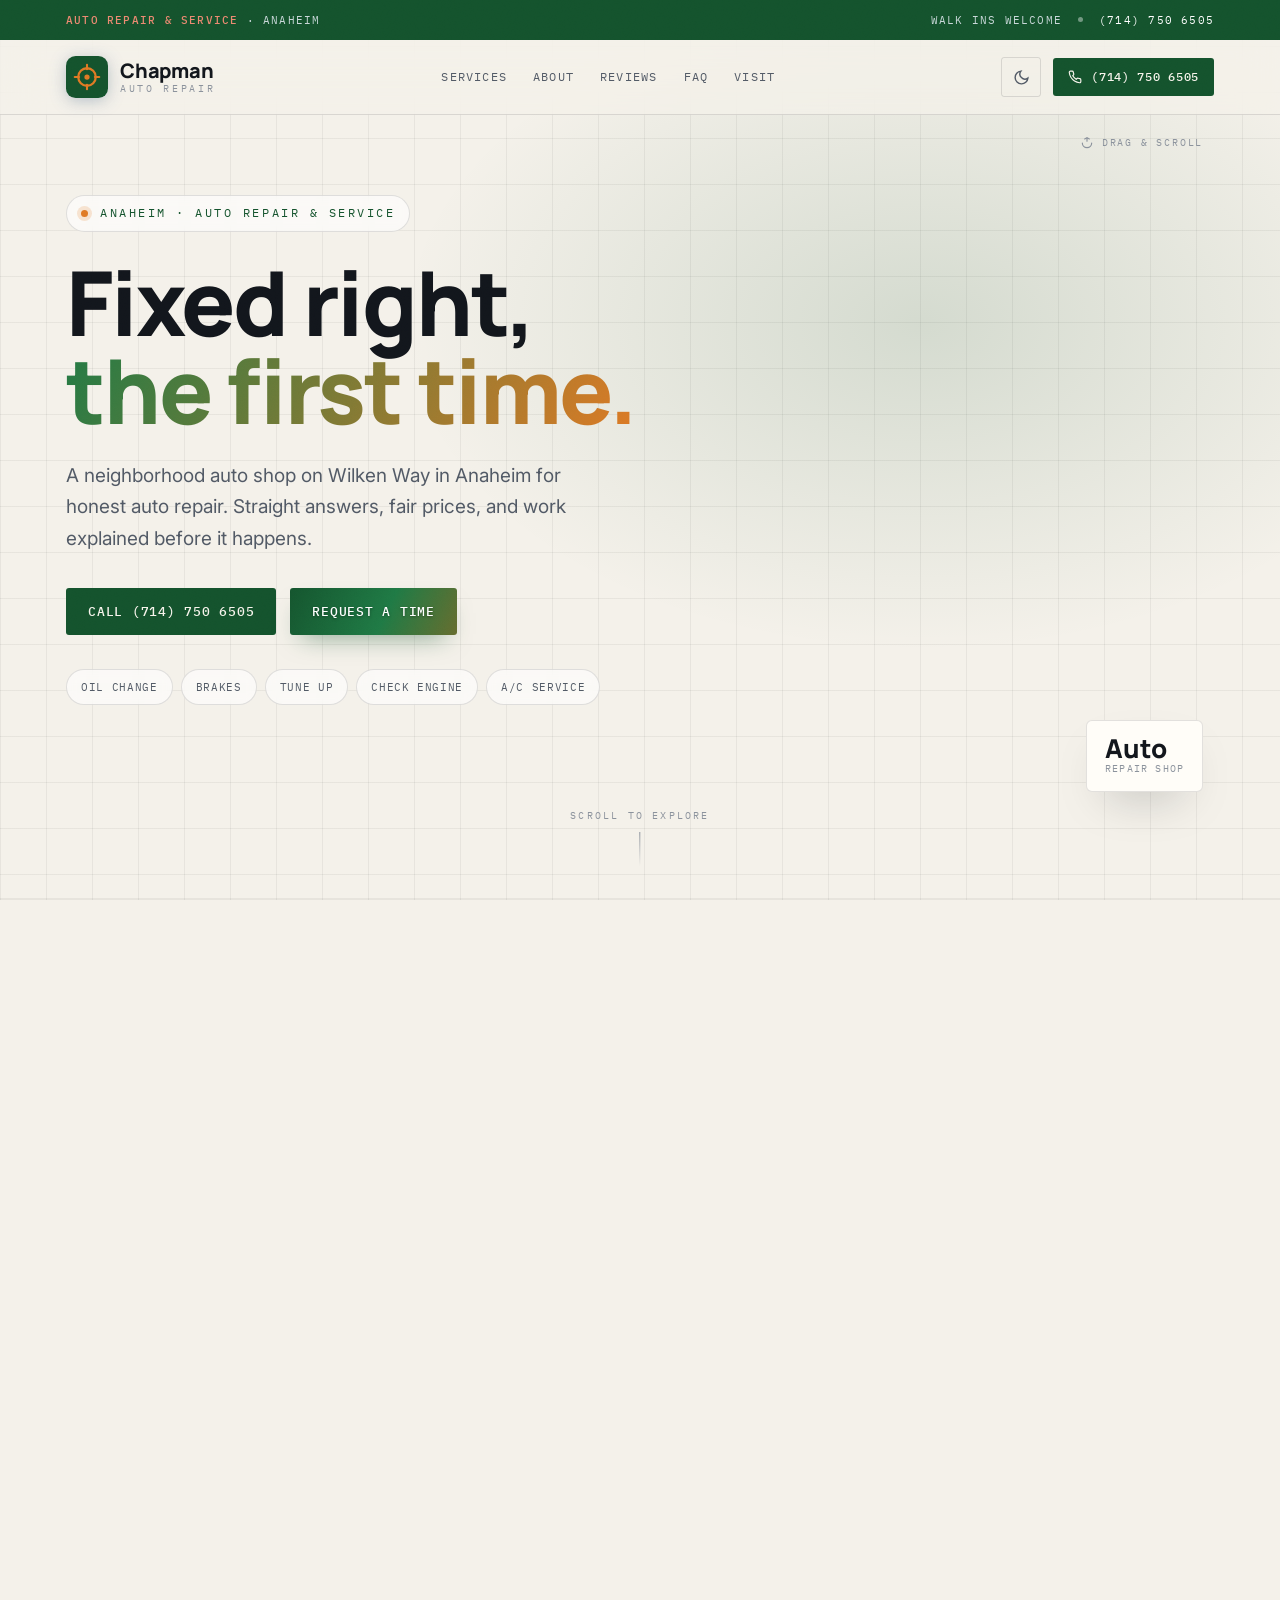
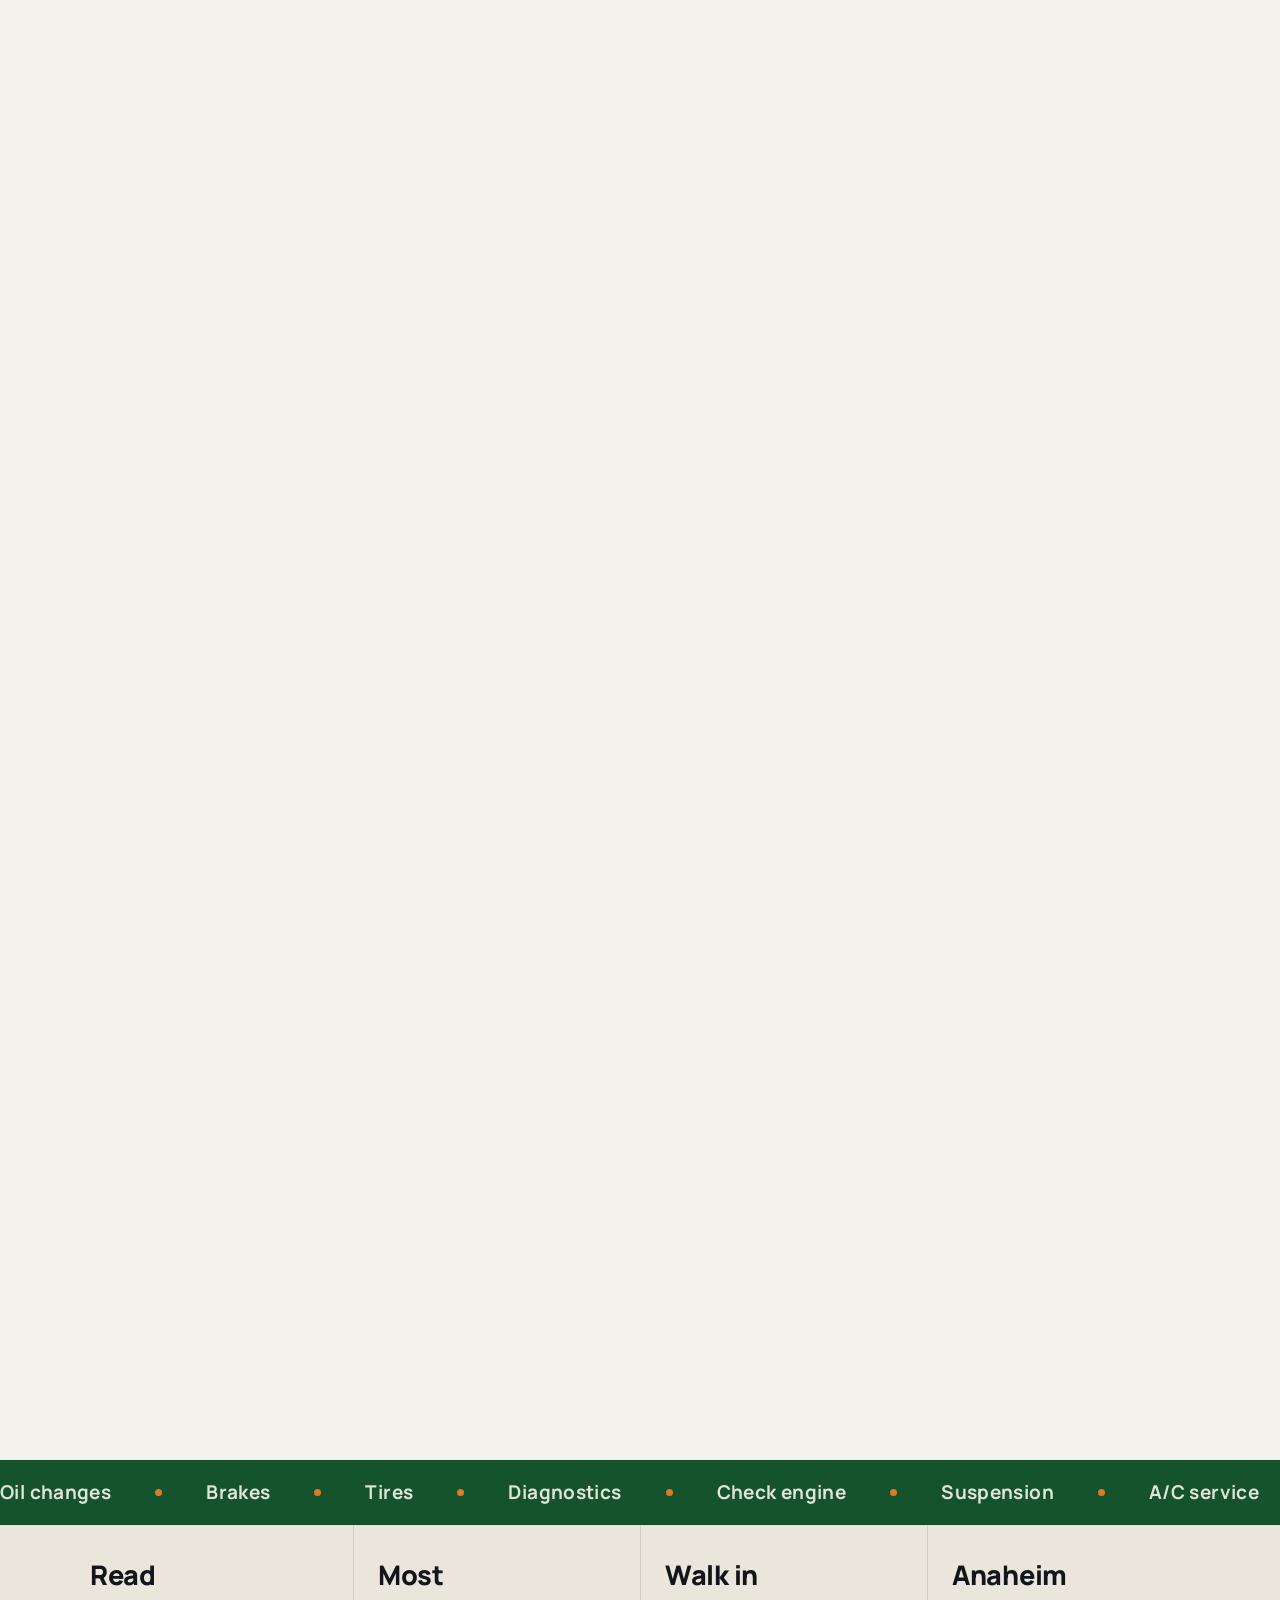
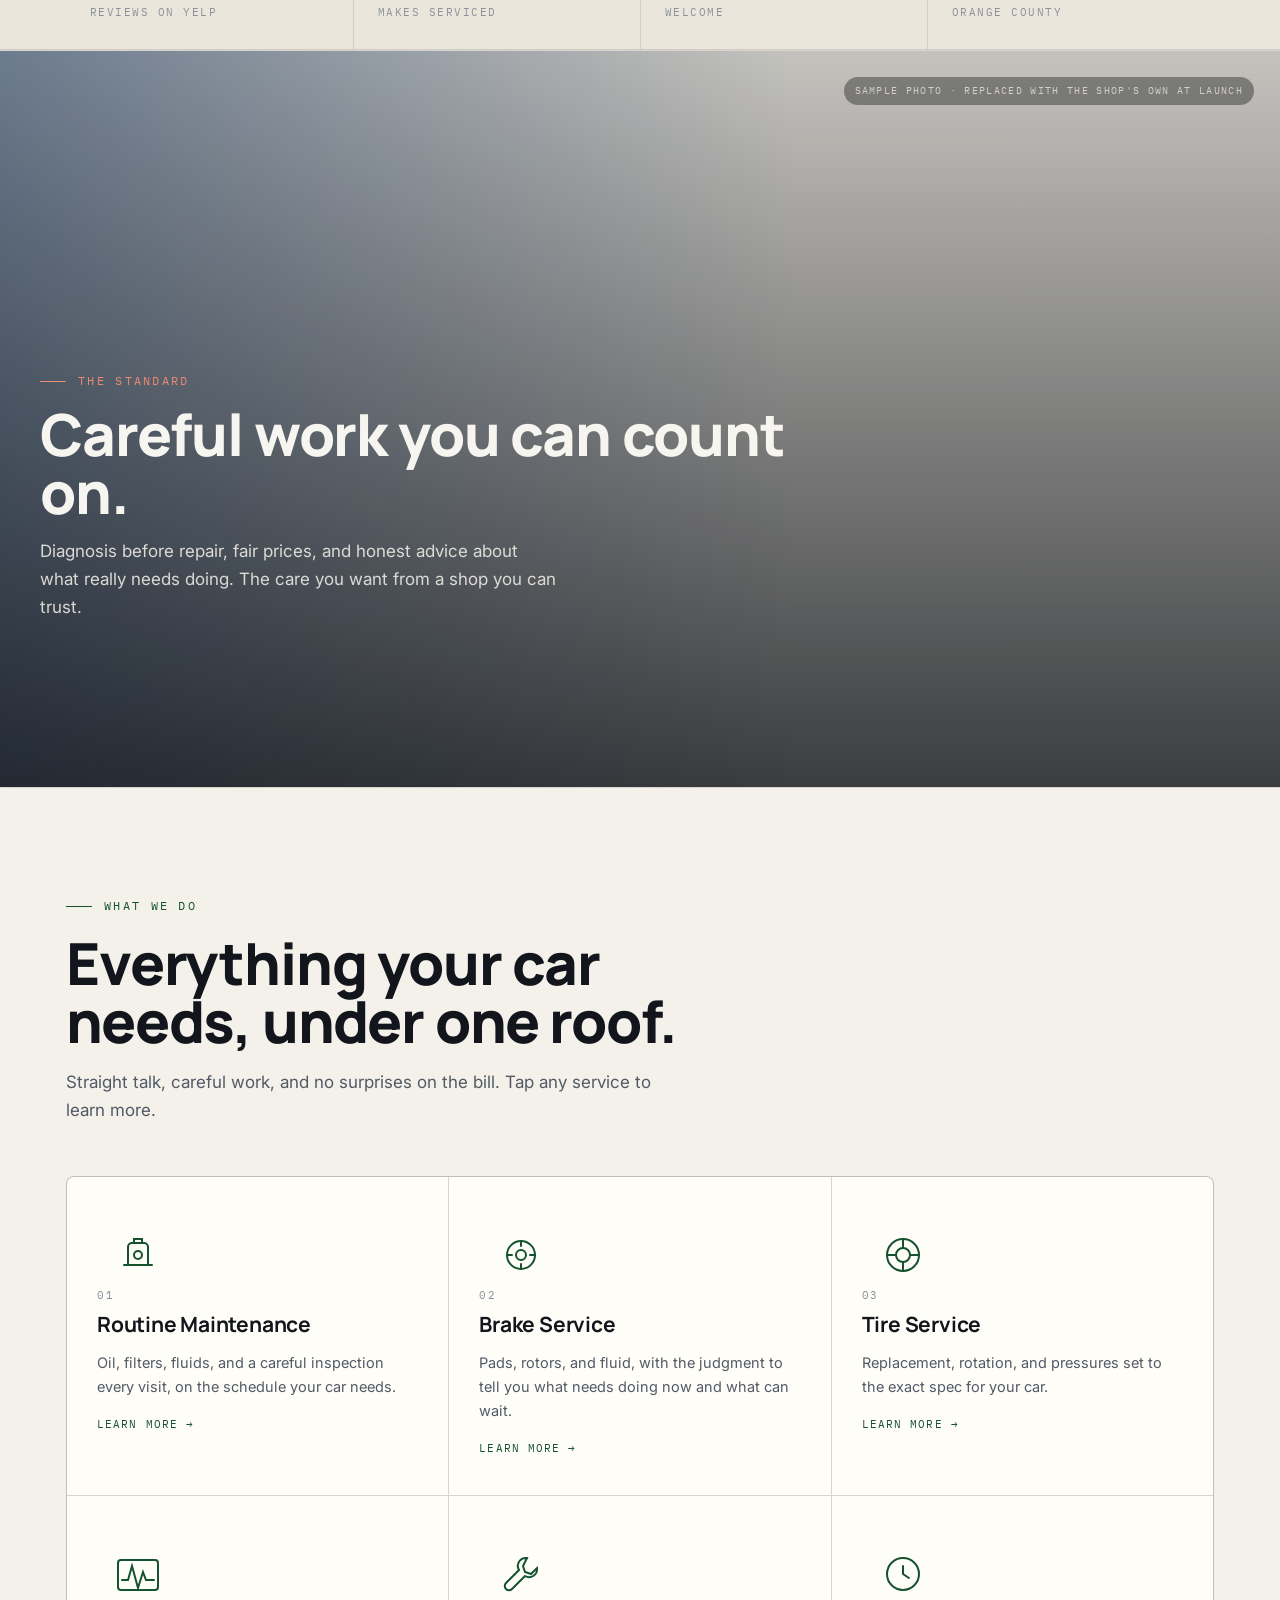
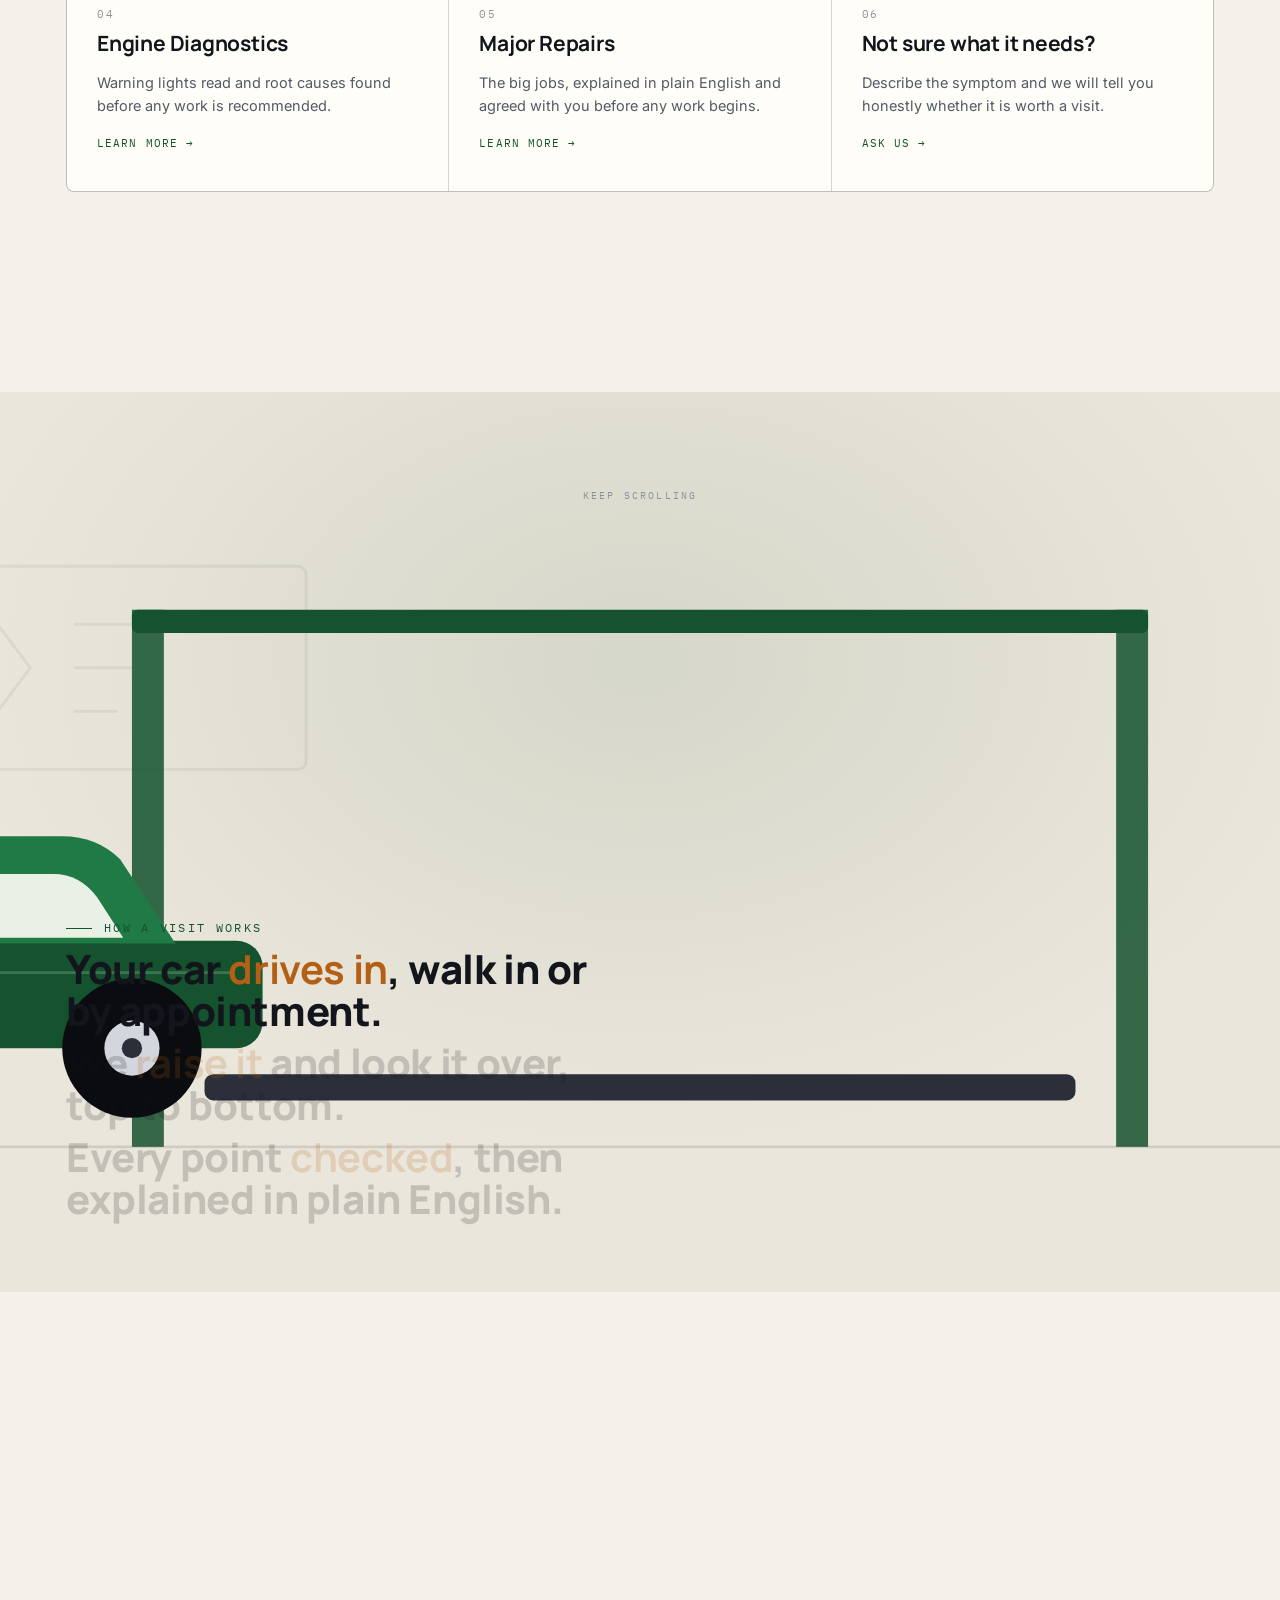
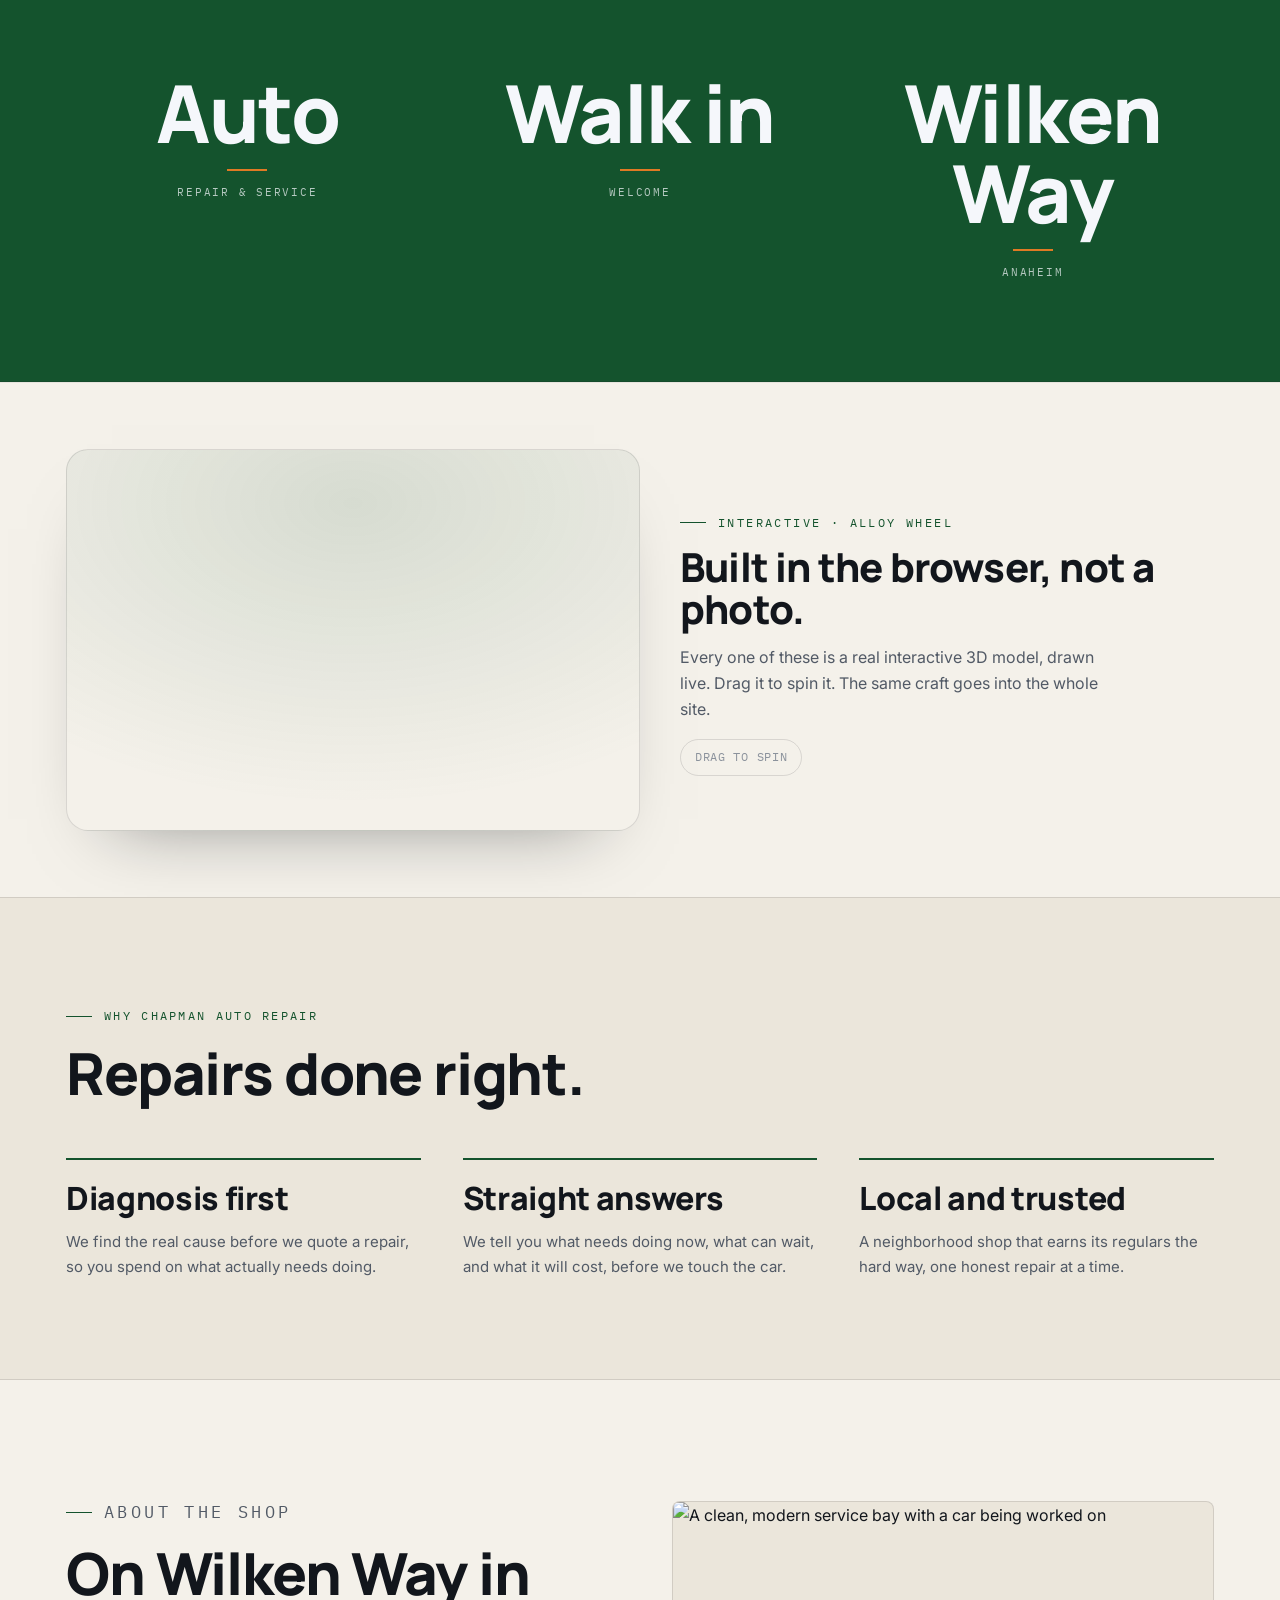
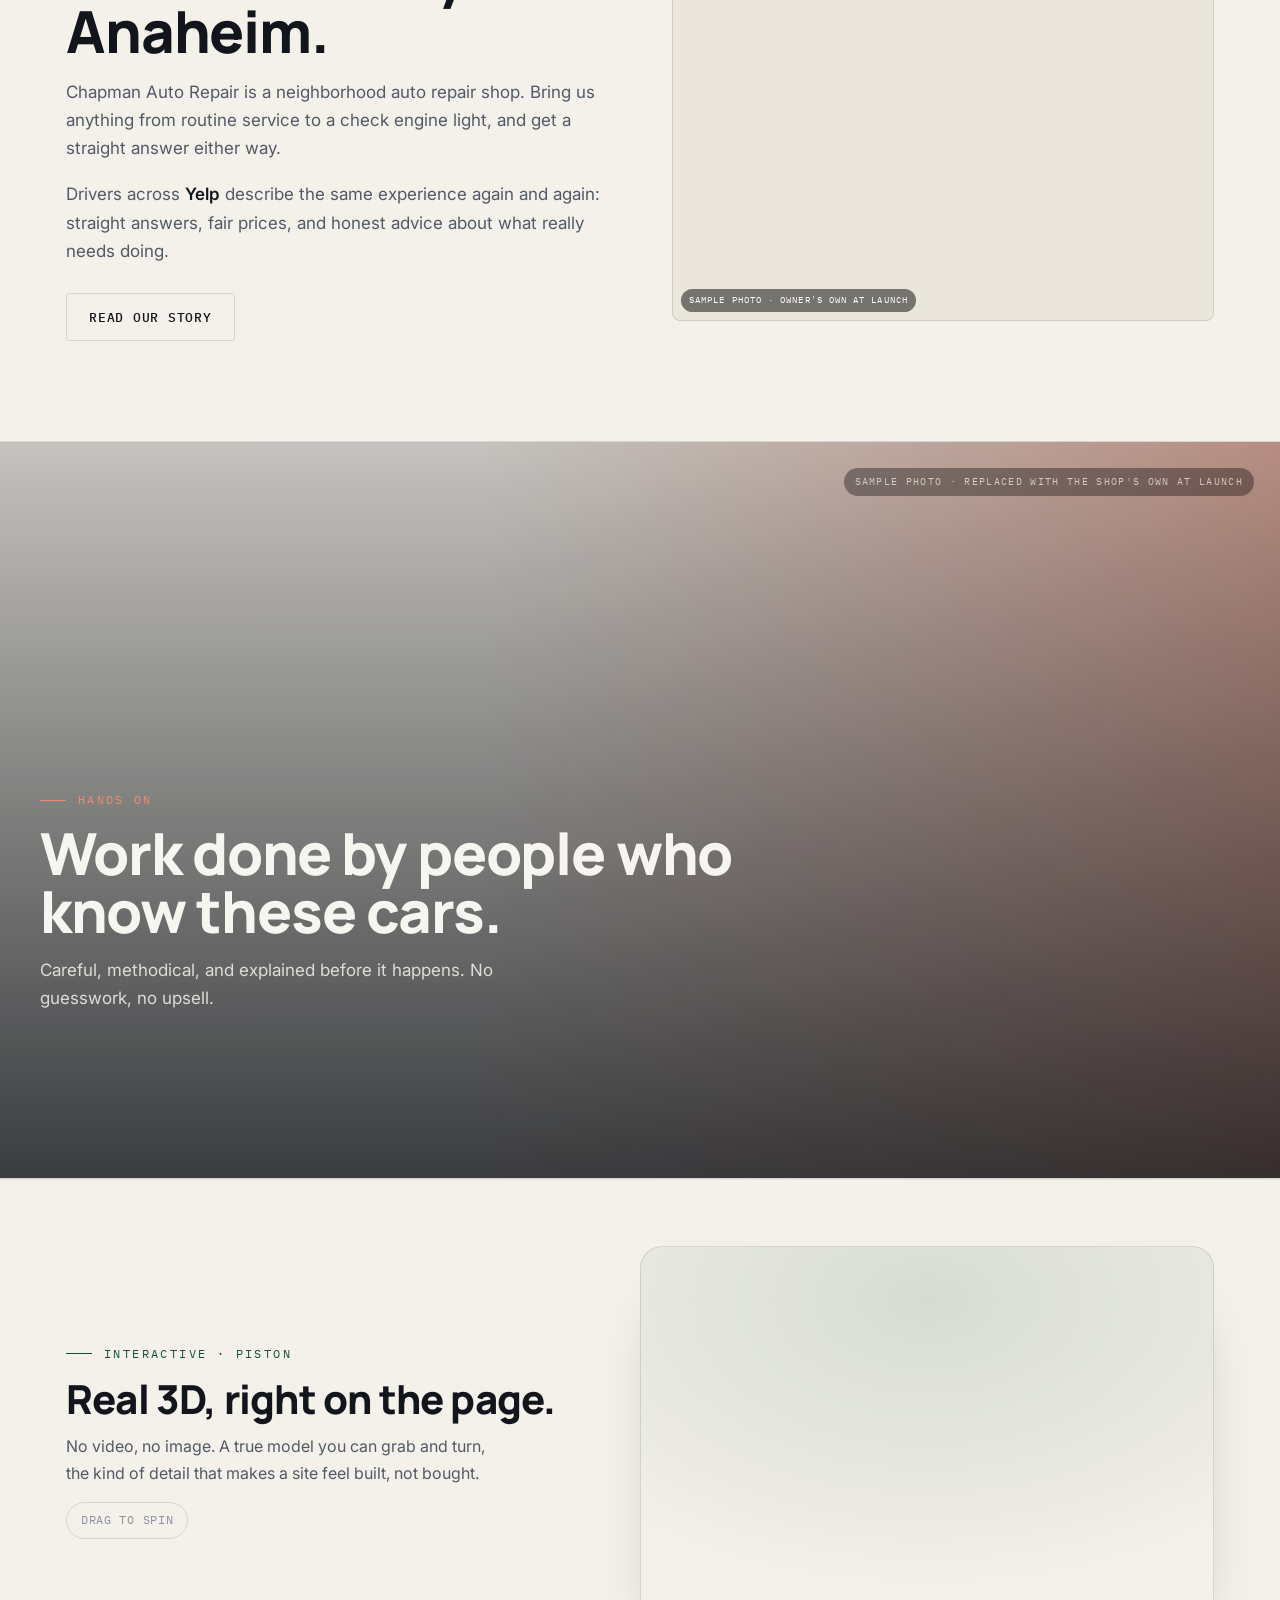
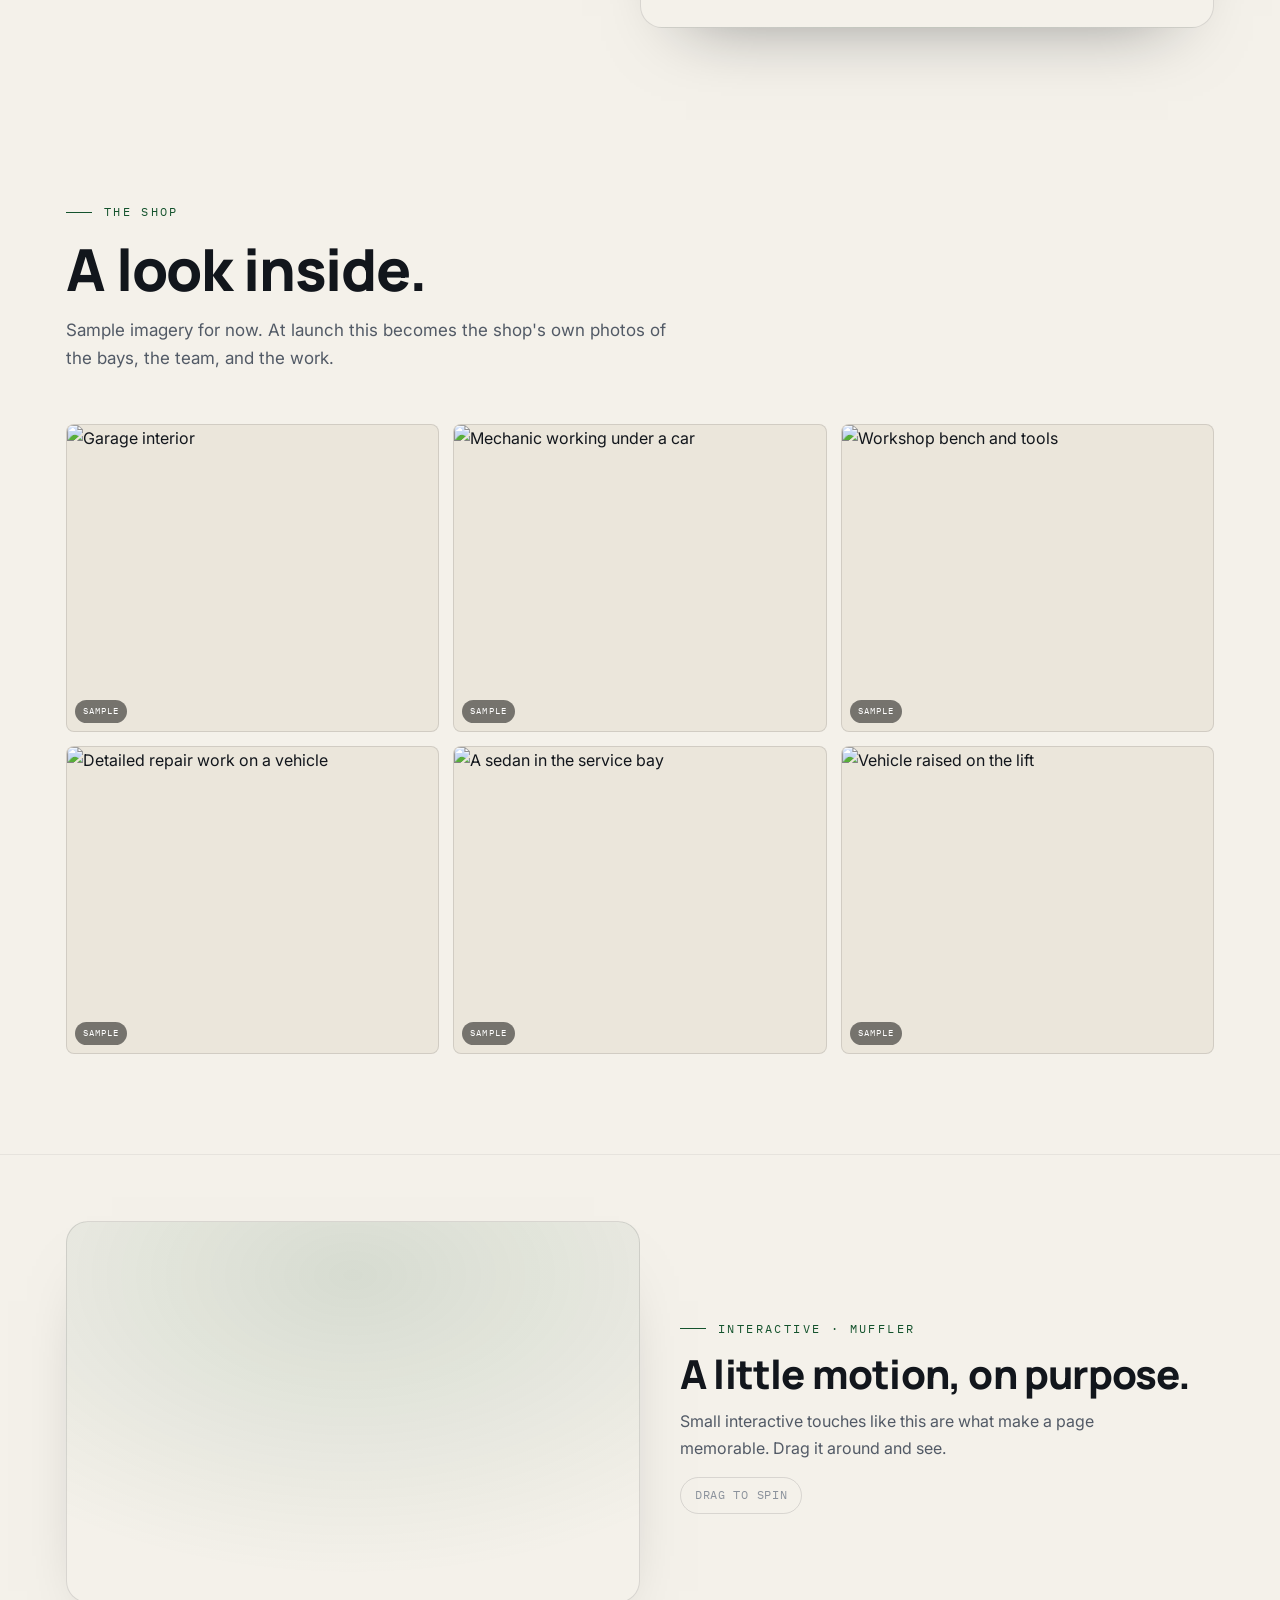
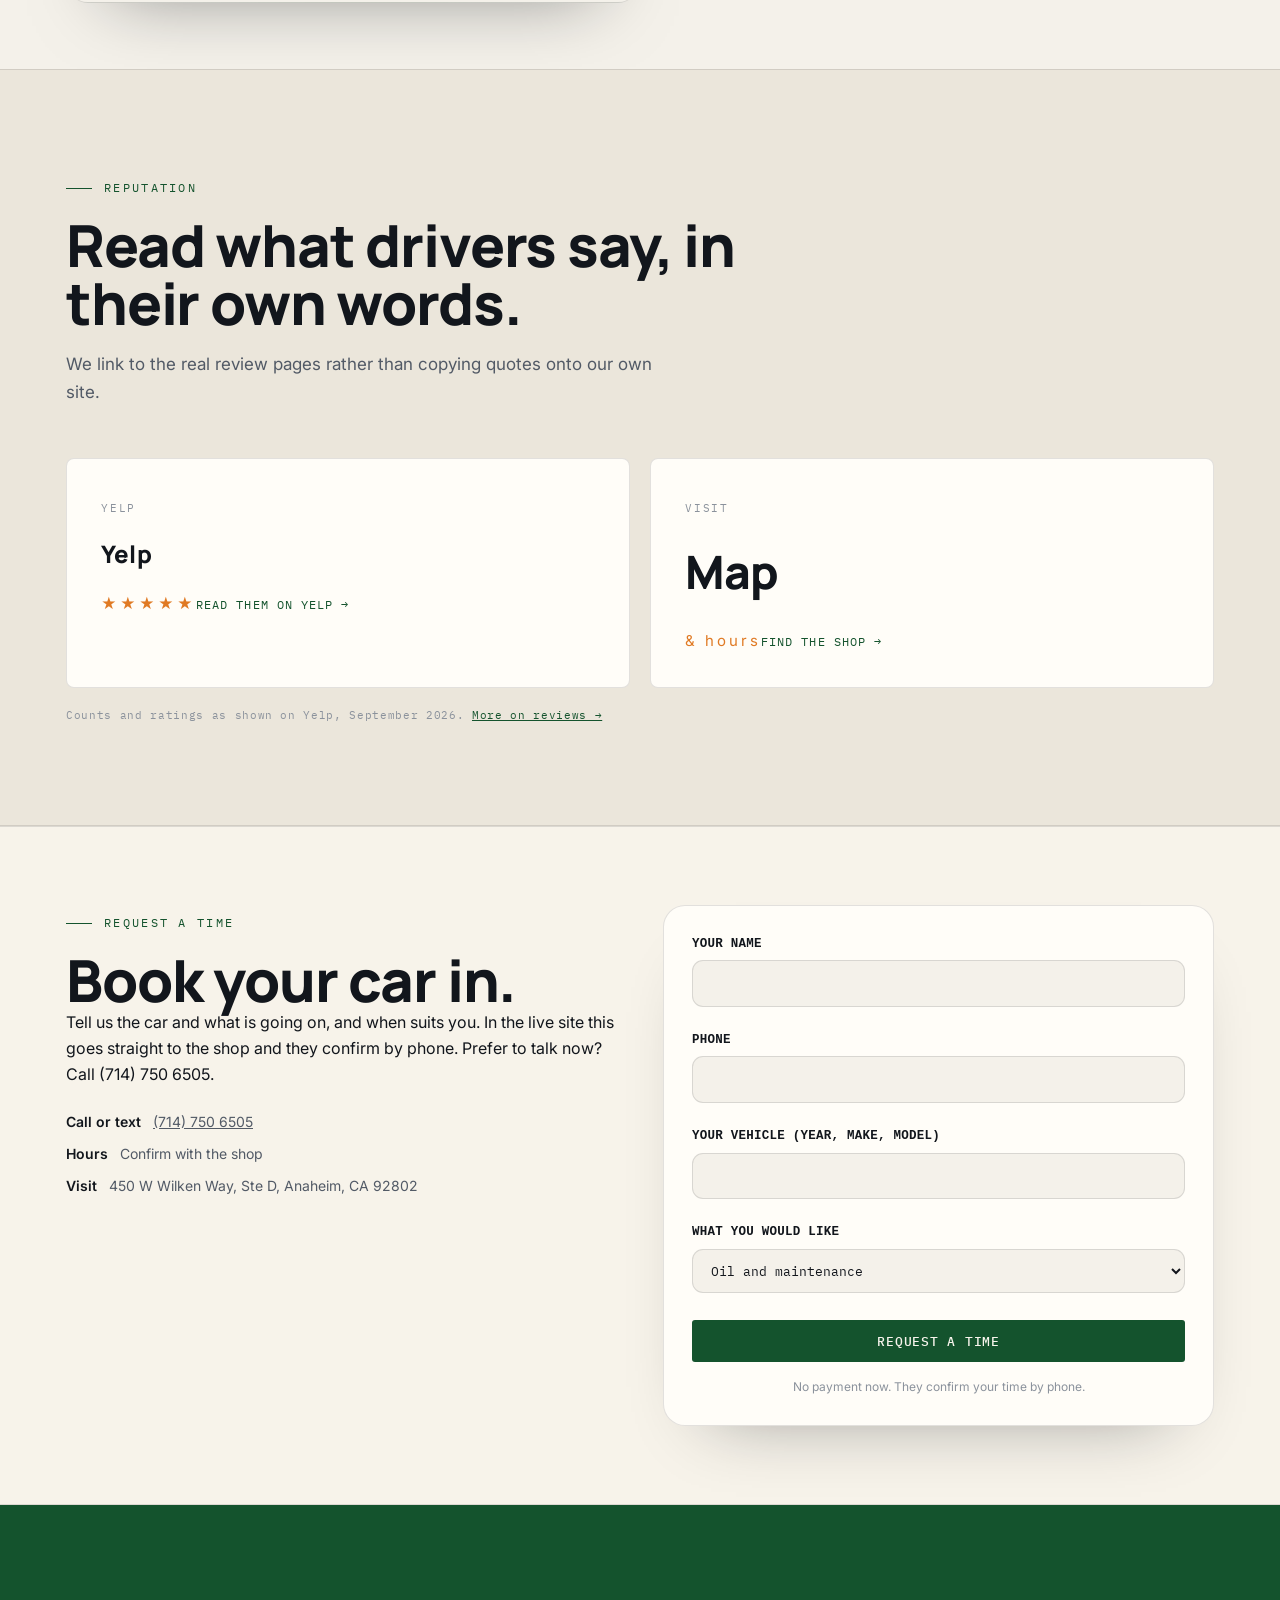
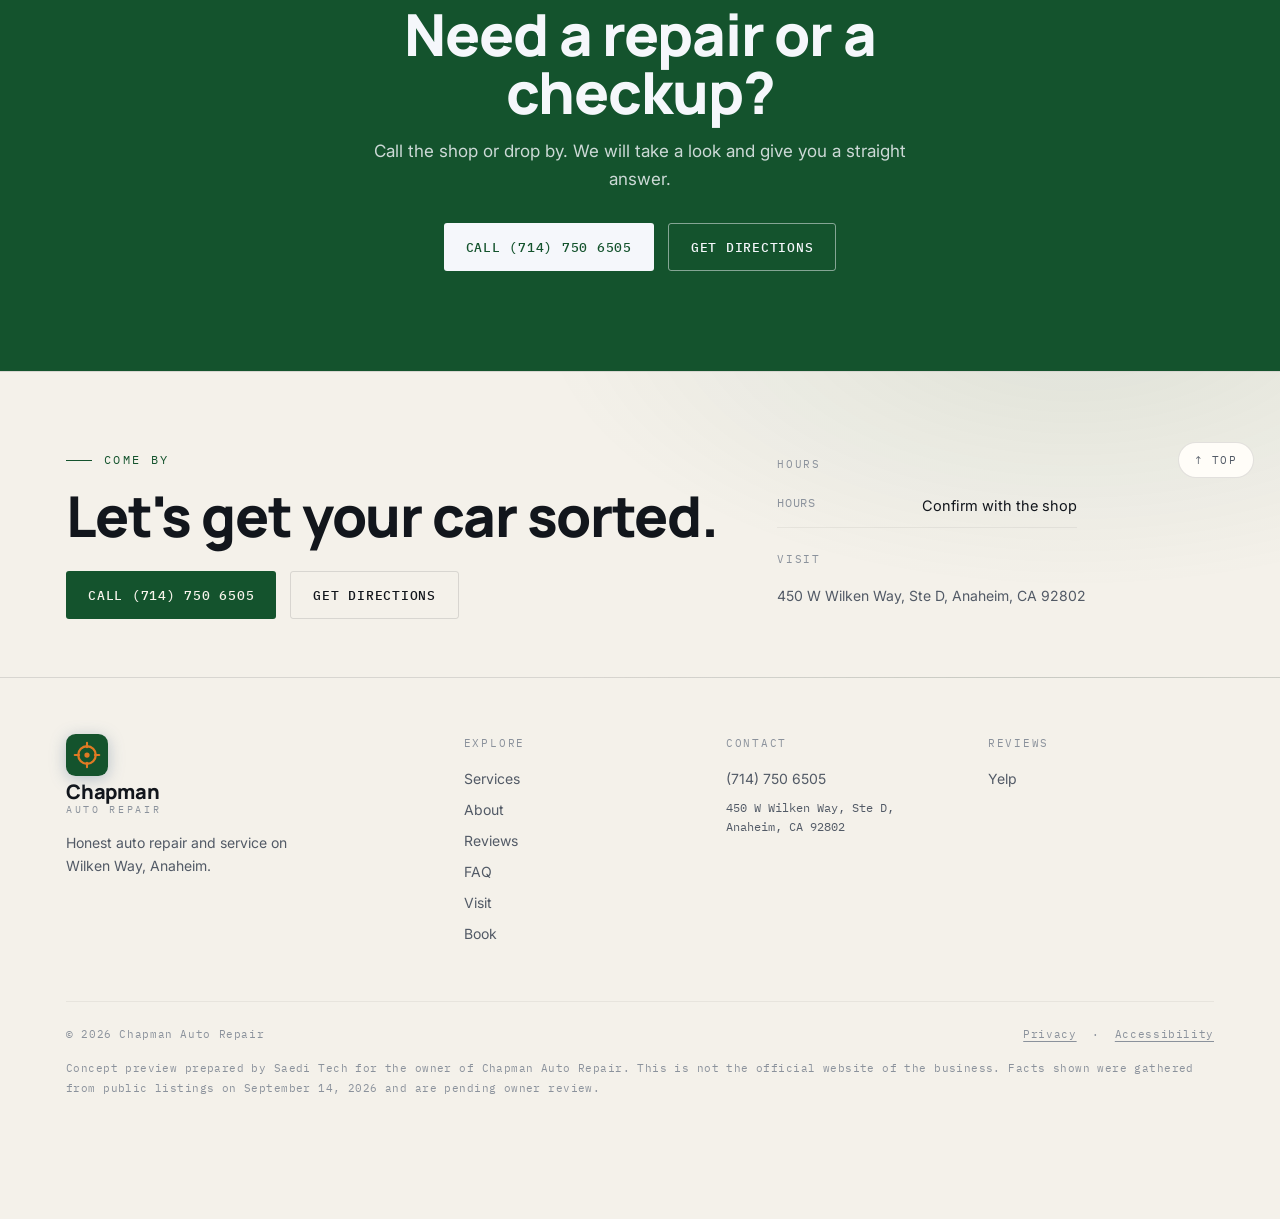
==== commit a60a6cd6: "Fix 3D hero loading, page reveal, spread 3D across page, unique heroes, correct photos Co-Authored-B" ====
--- a/index.html
+++ b/index.html
@@ -45,10 +45,10 @@
   <a href="services.html">Services</a><a href="about.html">About</a><a href="reviews.html">Reviews</a><a href="faq.html">FAQ</a><a href="visit.html">Visit</a><a href="tel:+17147506505">Call the shop</a>
 </div>
 
-<header class="hero scroll3d hl-left hb-grid" id="top">
+<header class="hero scroll3d hl-right hb-grid" id="top">
   <div class="sticky">
     <div class="hero-bg" aria-hidden="true"></div>
-    <canvas id="gl" data-obj="rotor" data-accent="14532d" data-side="left" aria-hidden="true"></canvas>
+    <canvas id="gl" data-obj="rotor" data-accent="14532d" data-side="right" aria-hidden="true"></canvas>
     <div class="hero-fb" aria-hidden="true"></div>
     <div class="wrap herogrid">
       <div class="hero-copy" id="stageA">
--- a/assets/site.css
+++ b/assets/site.css
@@ -84,7 +84,7 @@
 header.hero{position:relative;min-height:100svh;overflow:hidden}
 .sticky{position:relative;min-height:100svh;overflow:hidden;display:flex;align-items:center;padding:90px 0 44px}
 /* scroll-driven exploded 3D hero */
-header.hero.scroll3d{height:340vh;min-height:0}
+header.hero.scroll3d{height:340vh;min-height:0;overflow:visible}
 header.hero.scroll3d .sticky{position:sticky;top:0;height:100svh;min-height:0;padding:0}
 .callouts{position:absolute;z-index:2;top:50%;left:26px;transform:translateY(-50%);max-width:360px;opacity:0;pointer-events:none;will-change:opacity}
 .callouts h3{font-family:'Manrope',sans-serif;font-weight:800;font-size:clamp(26px,3.2vw,40px);letter-spacing:-.02em;line-height:1.02;margin-bottom:18px}
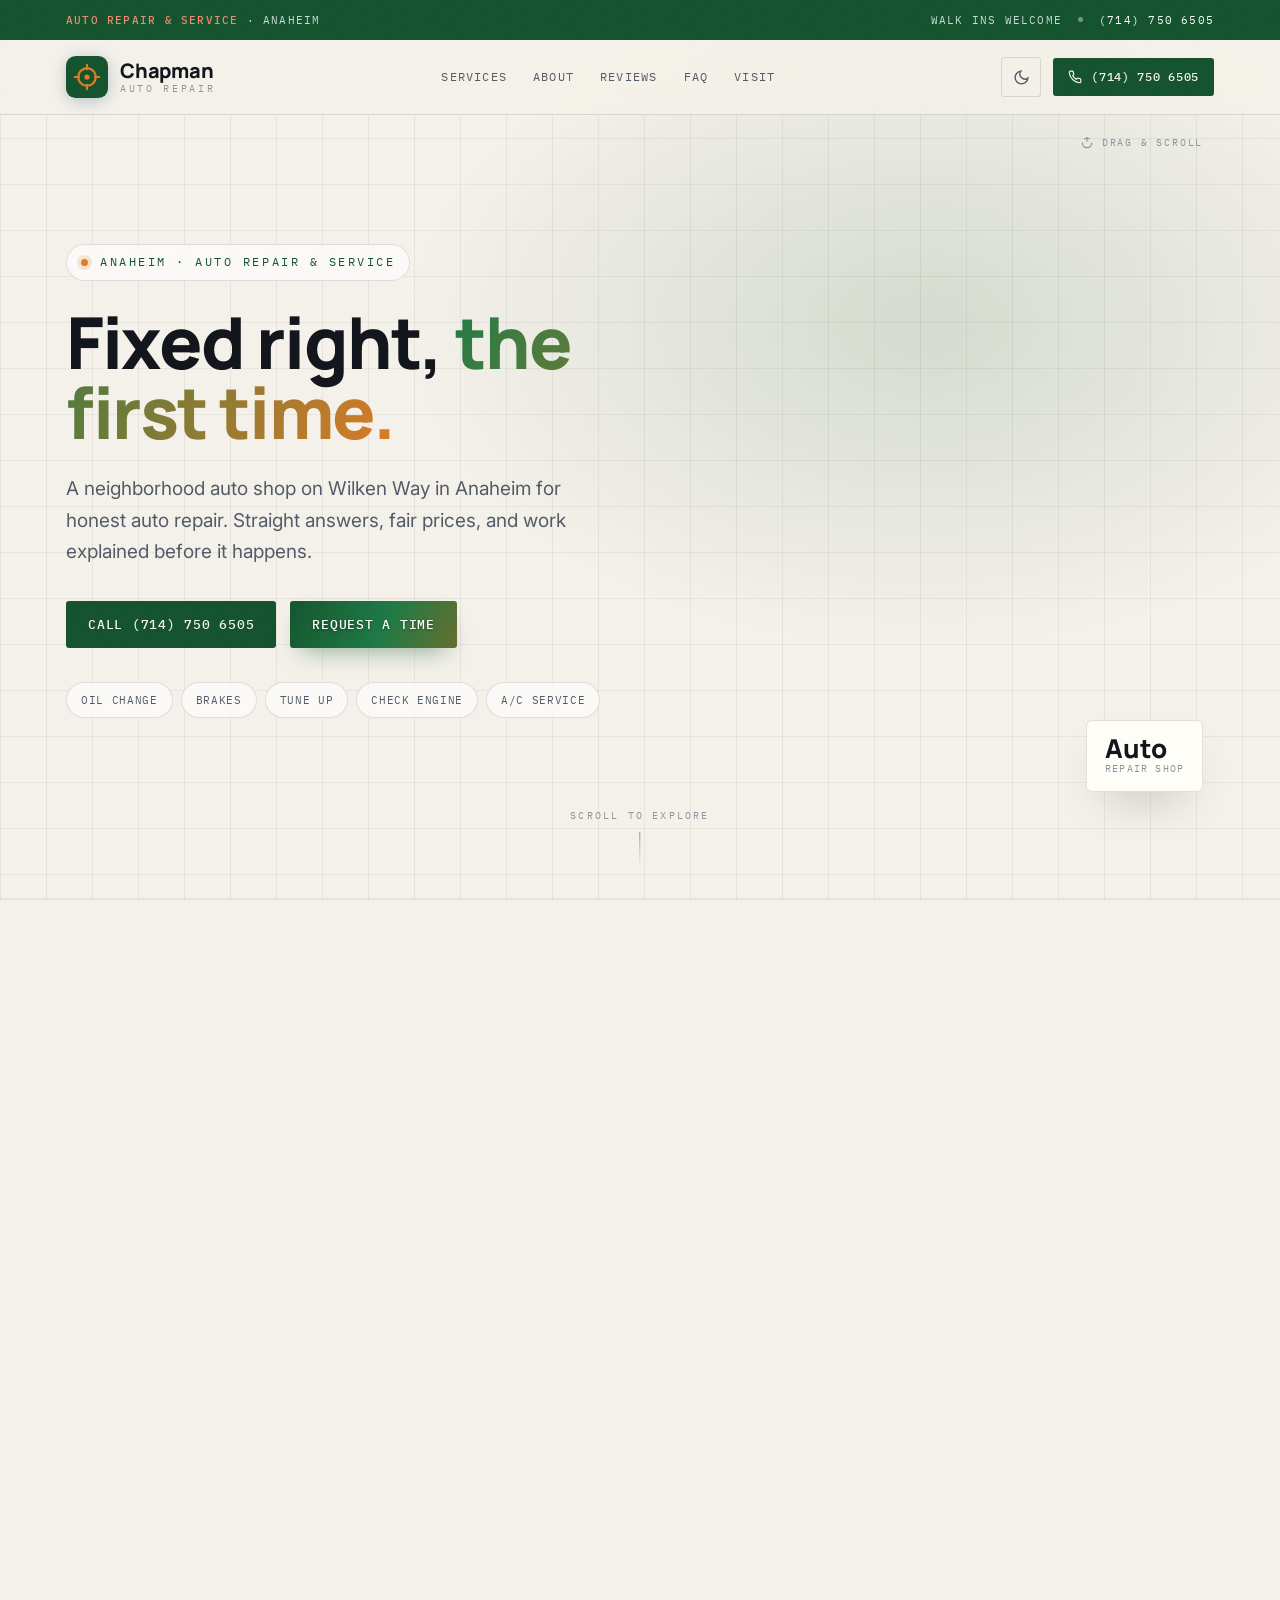
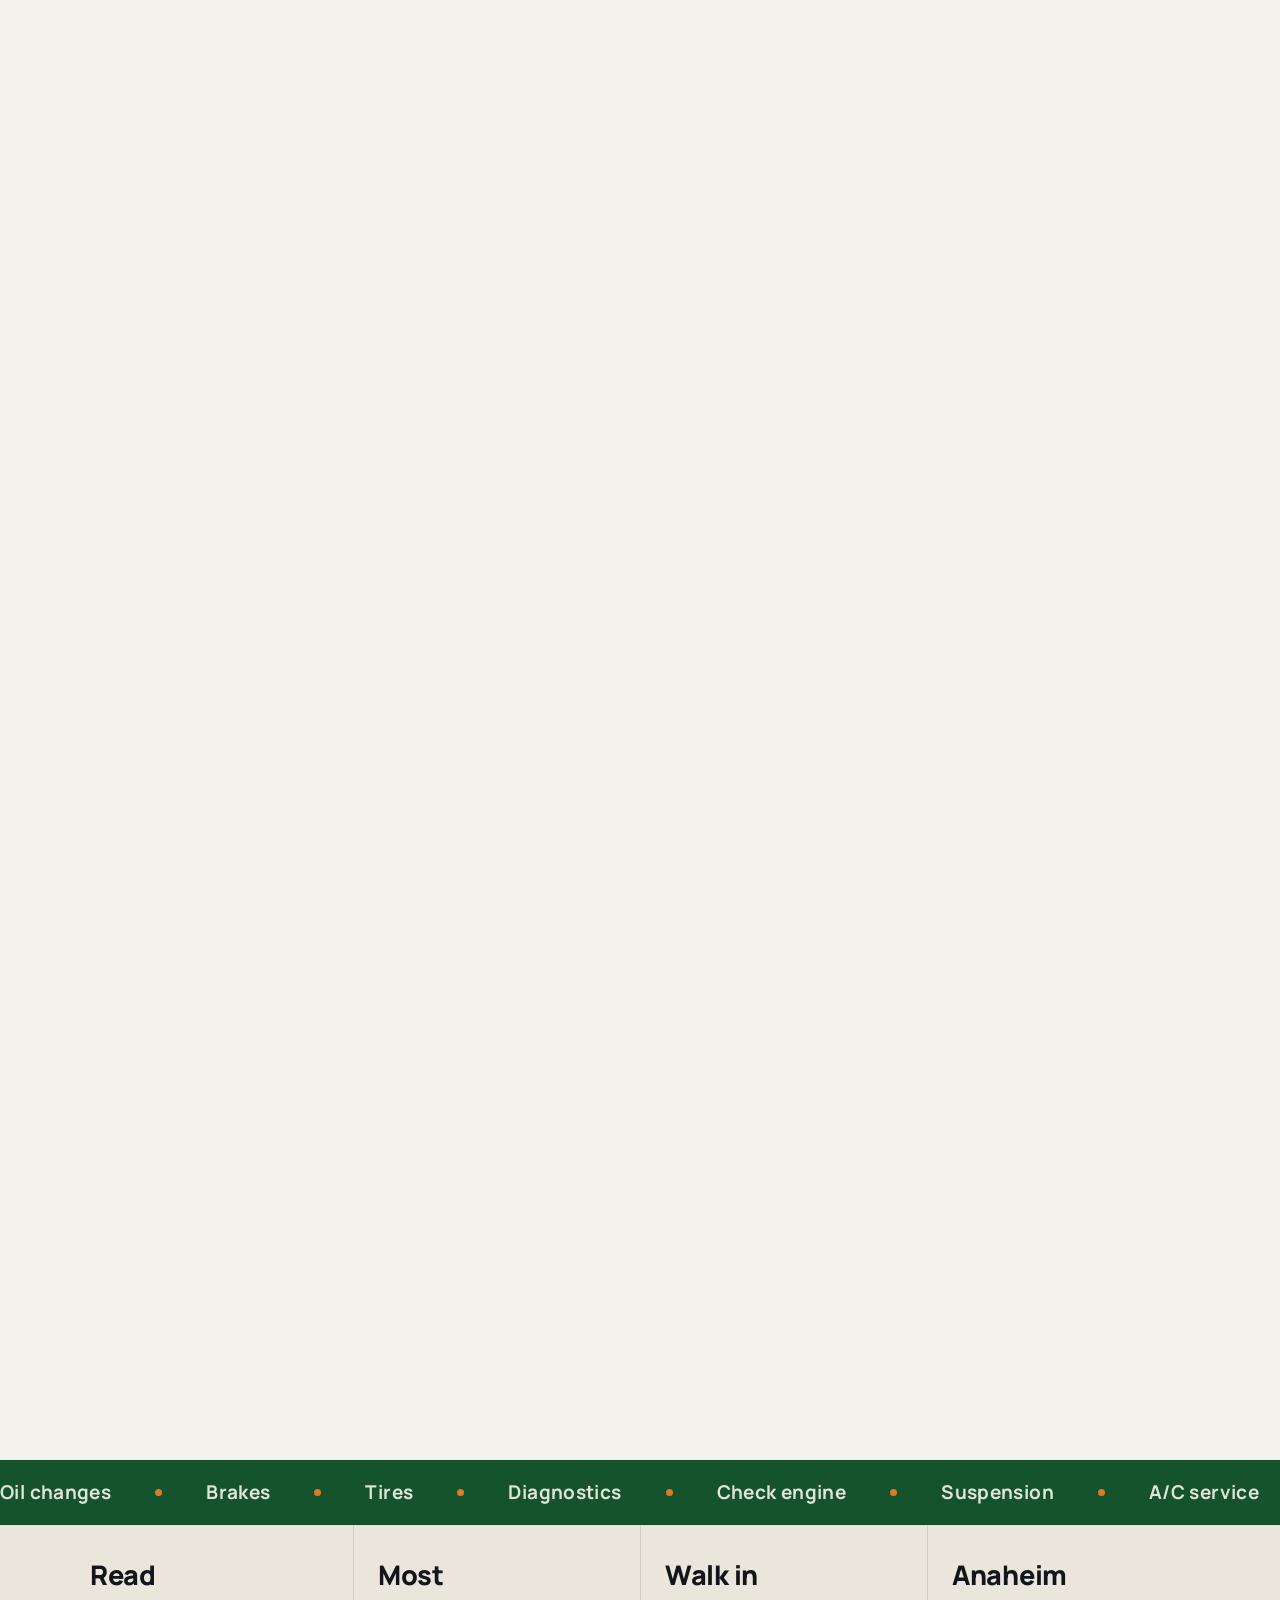
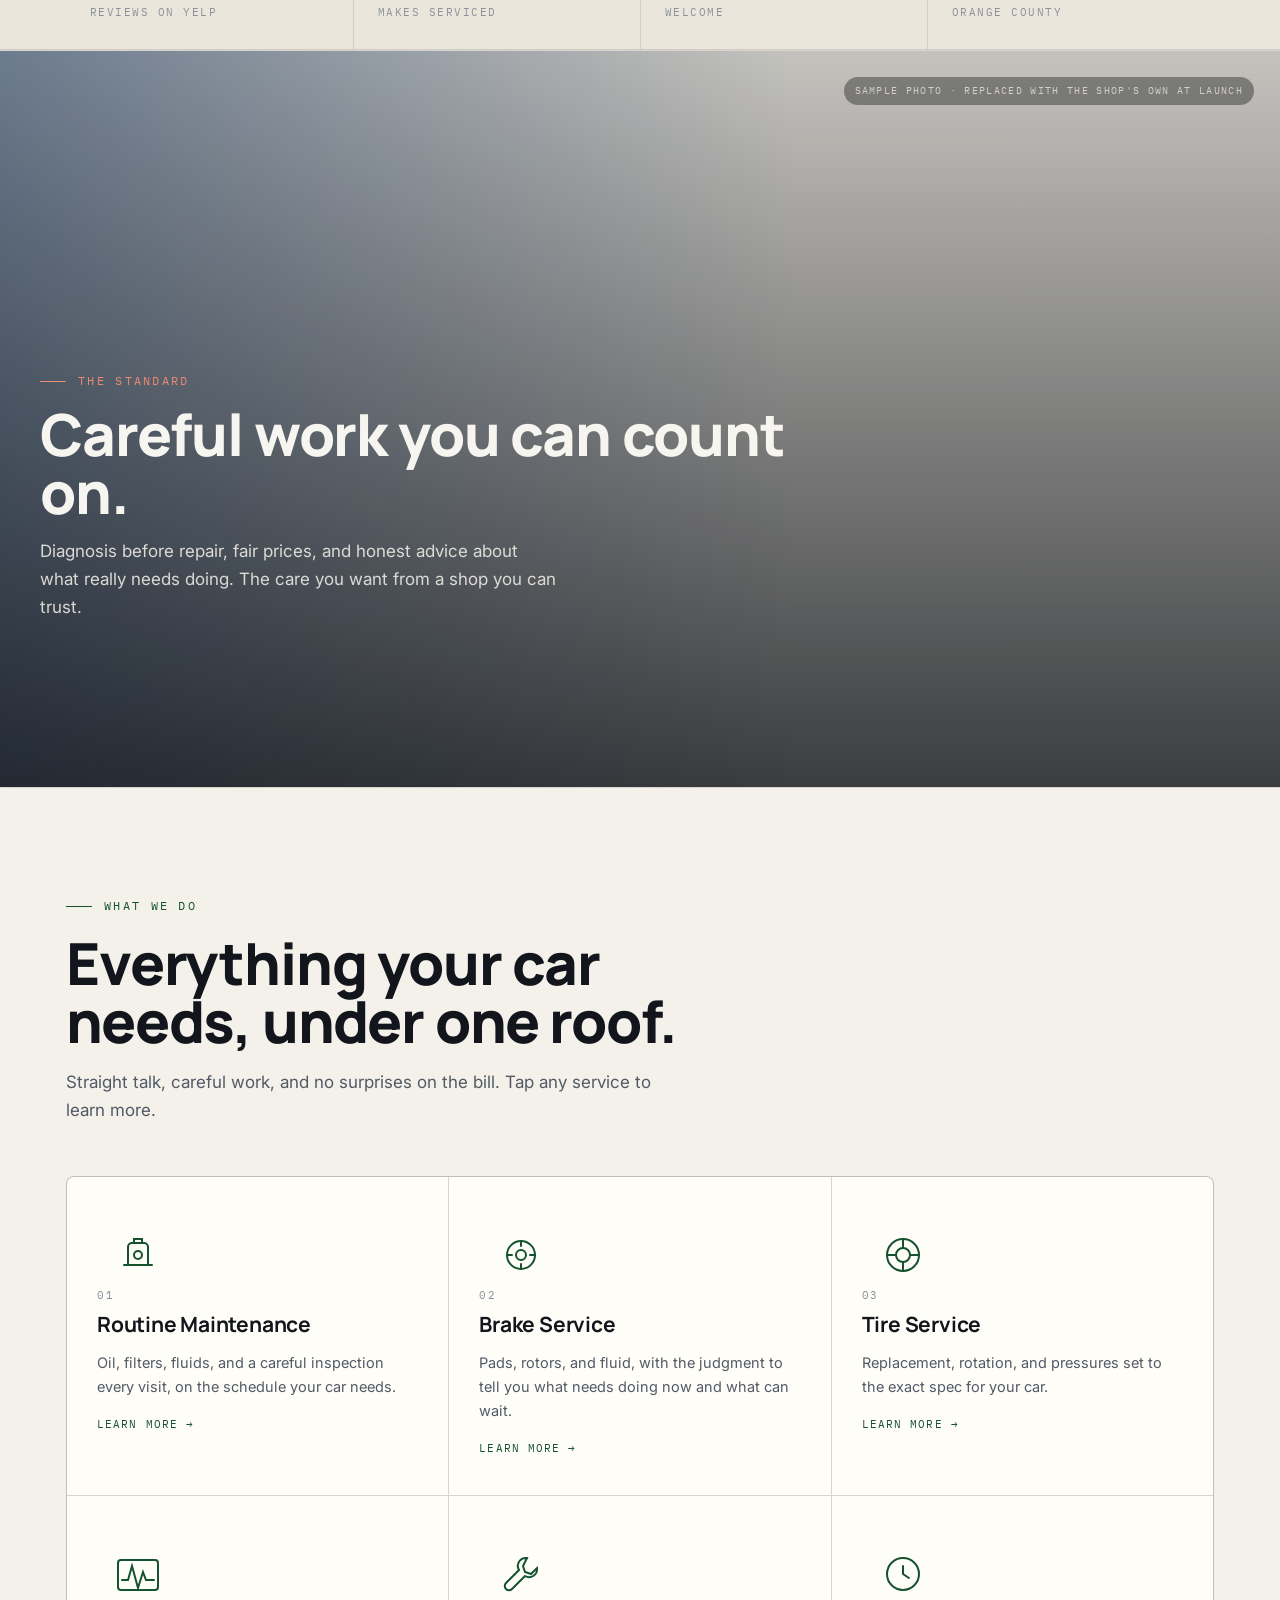
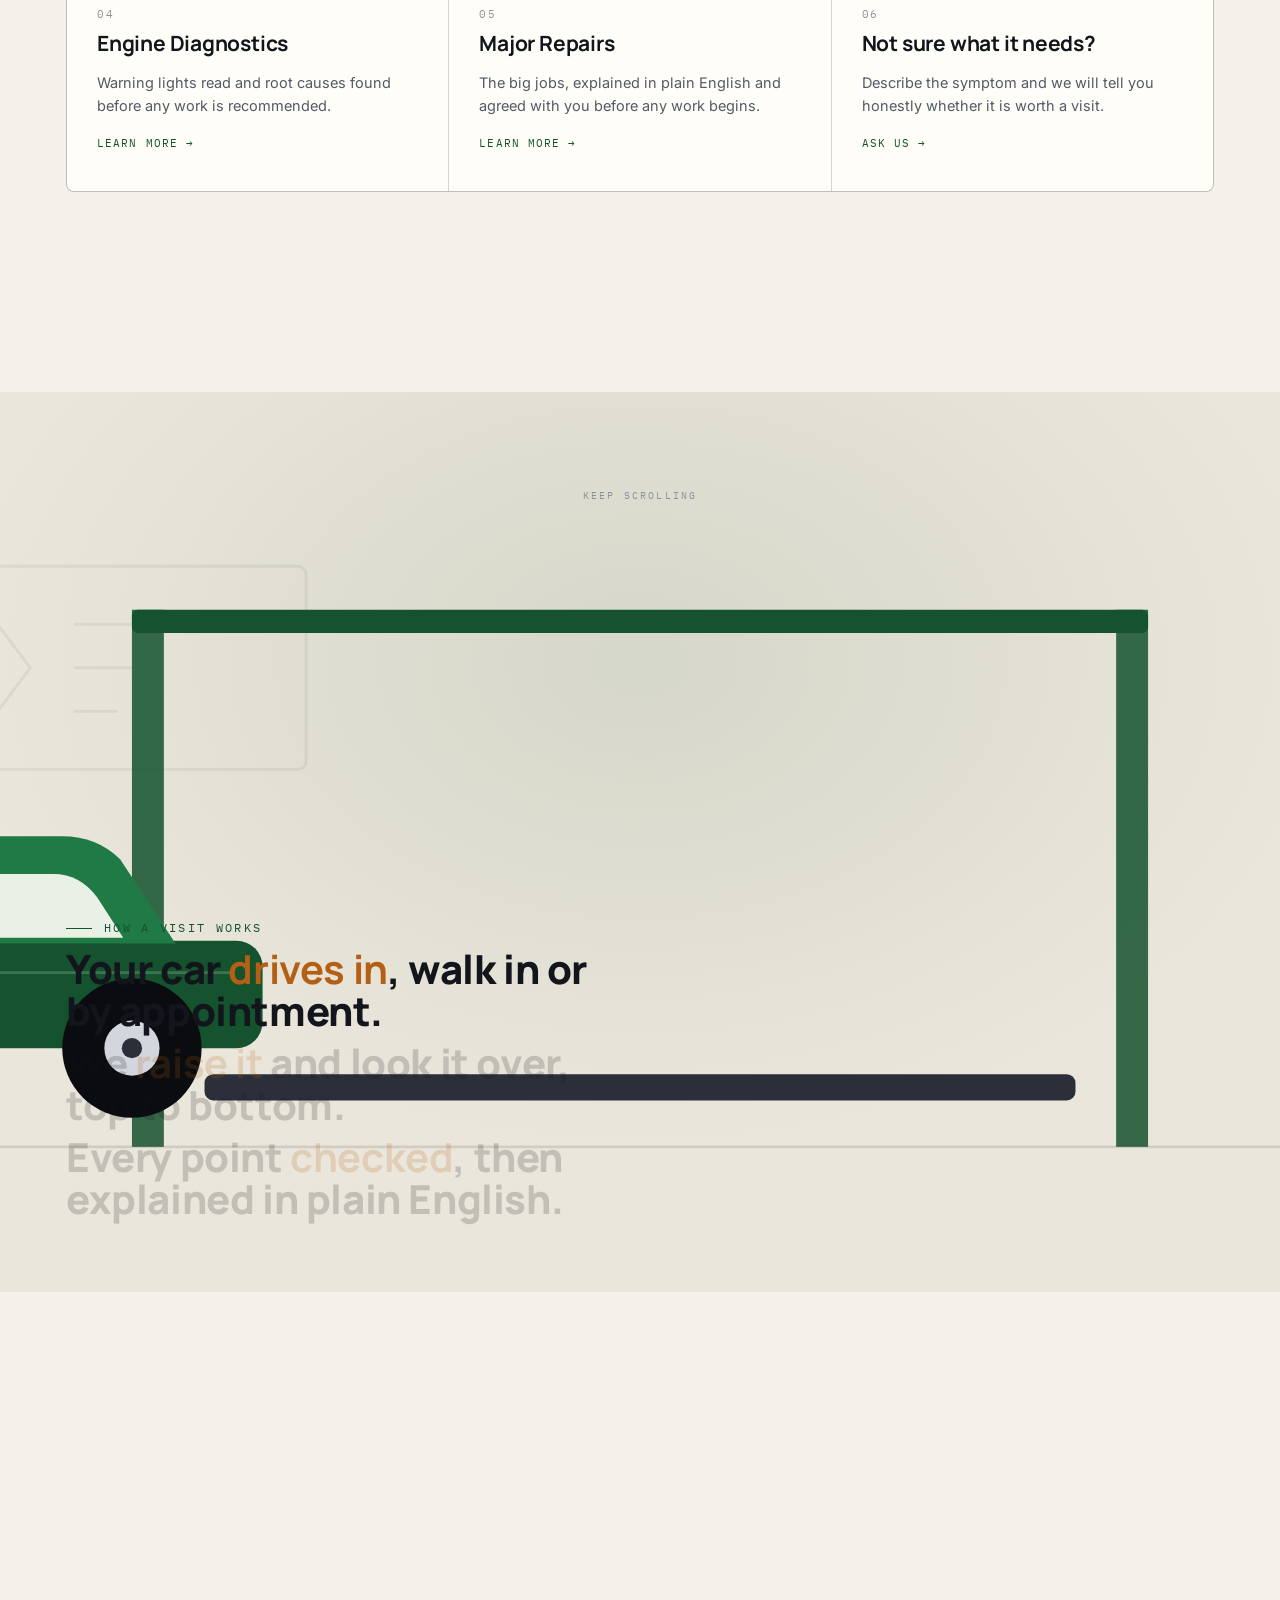
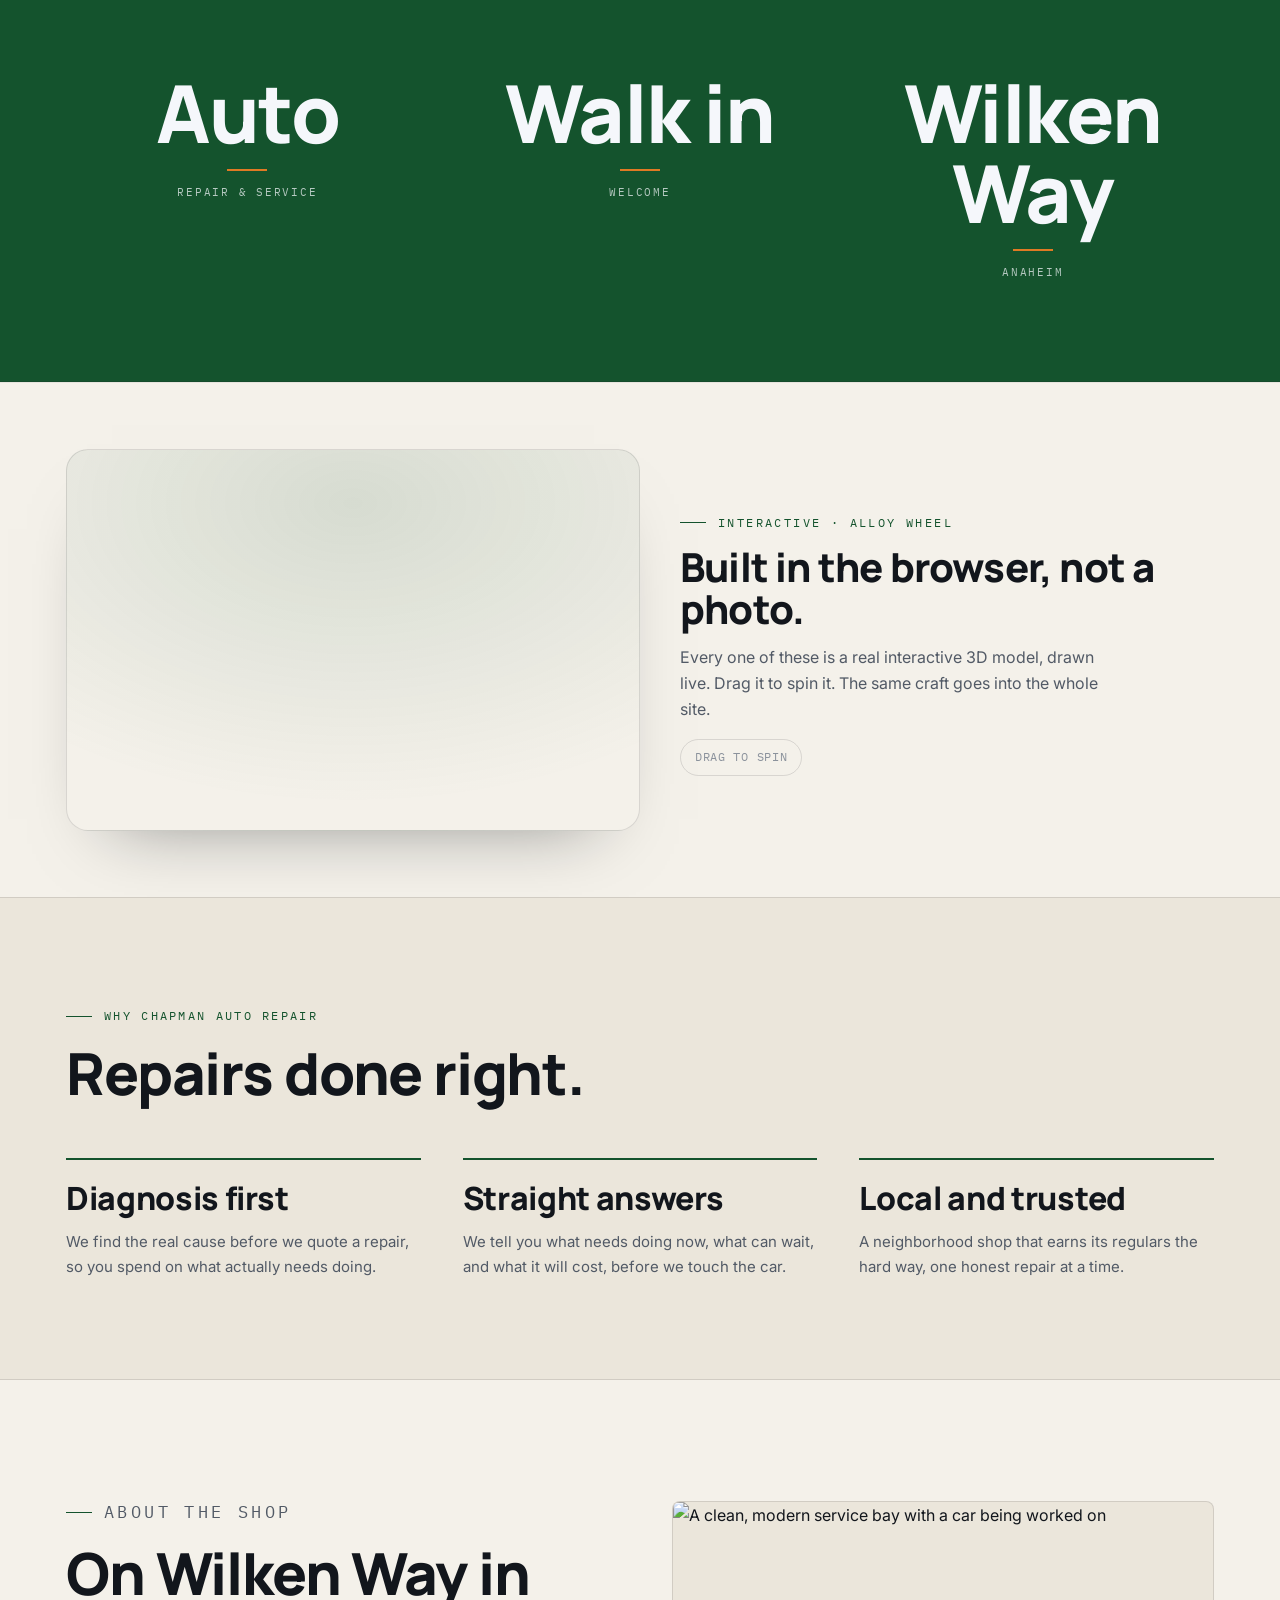
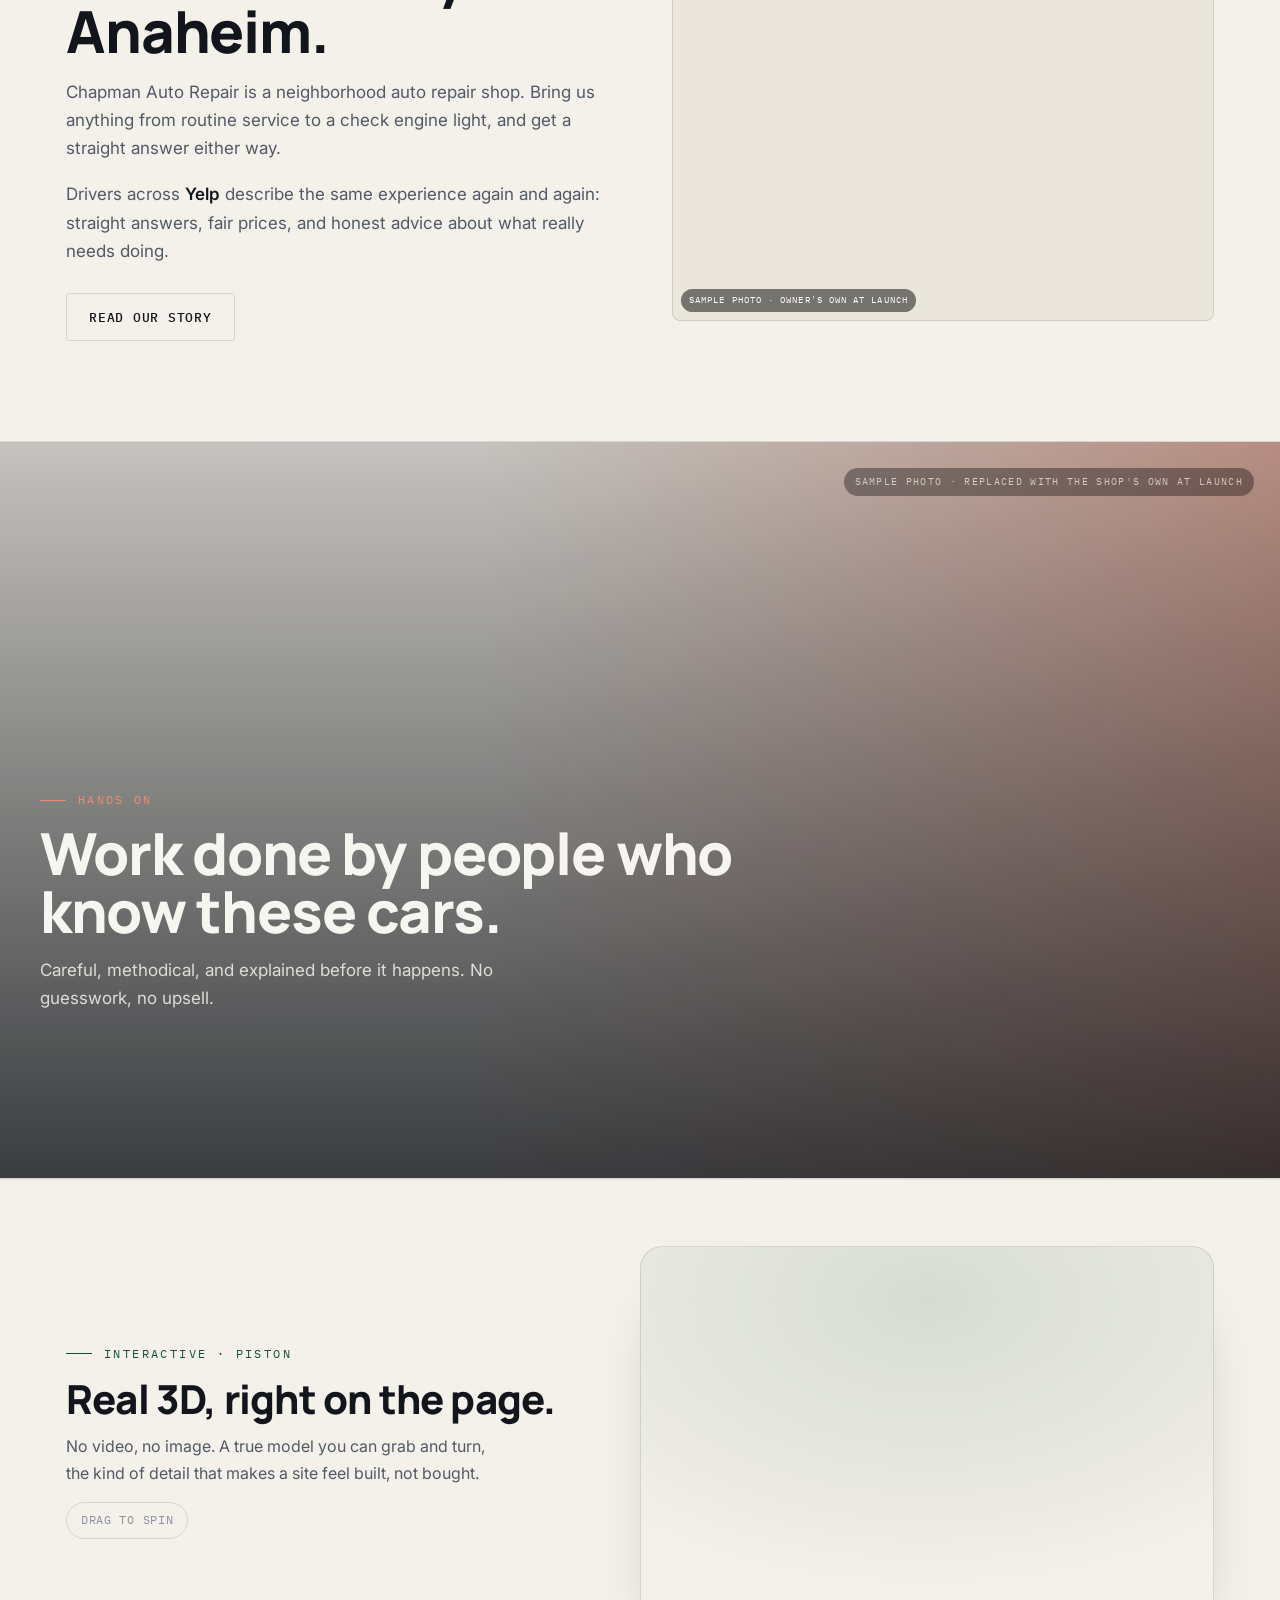
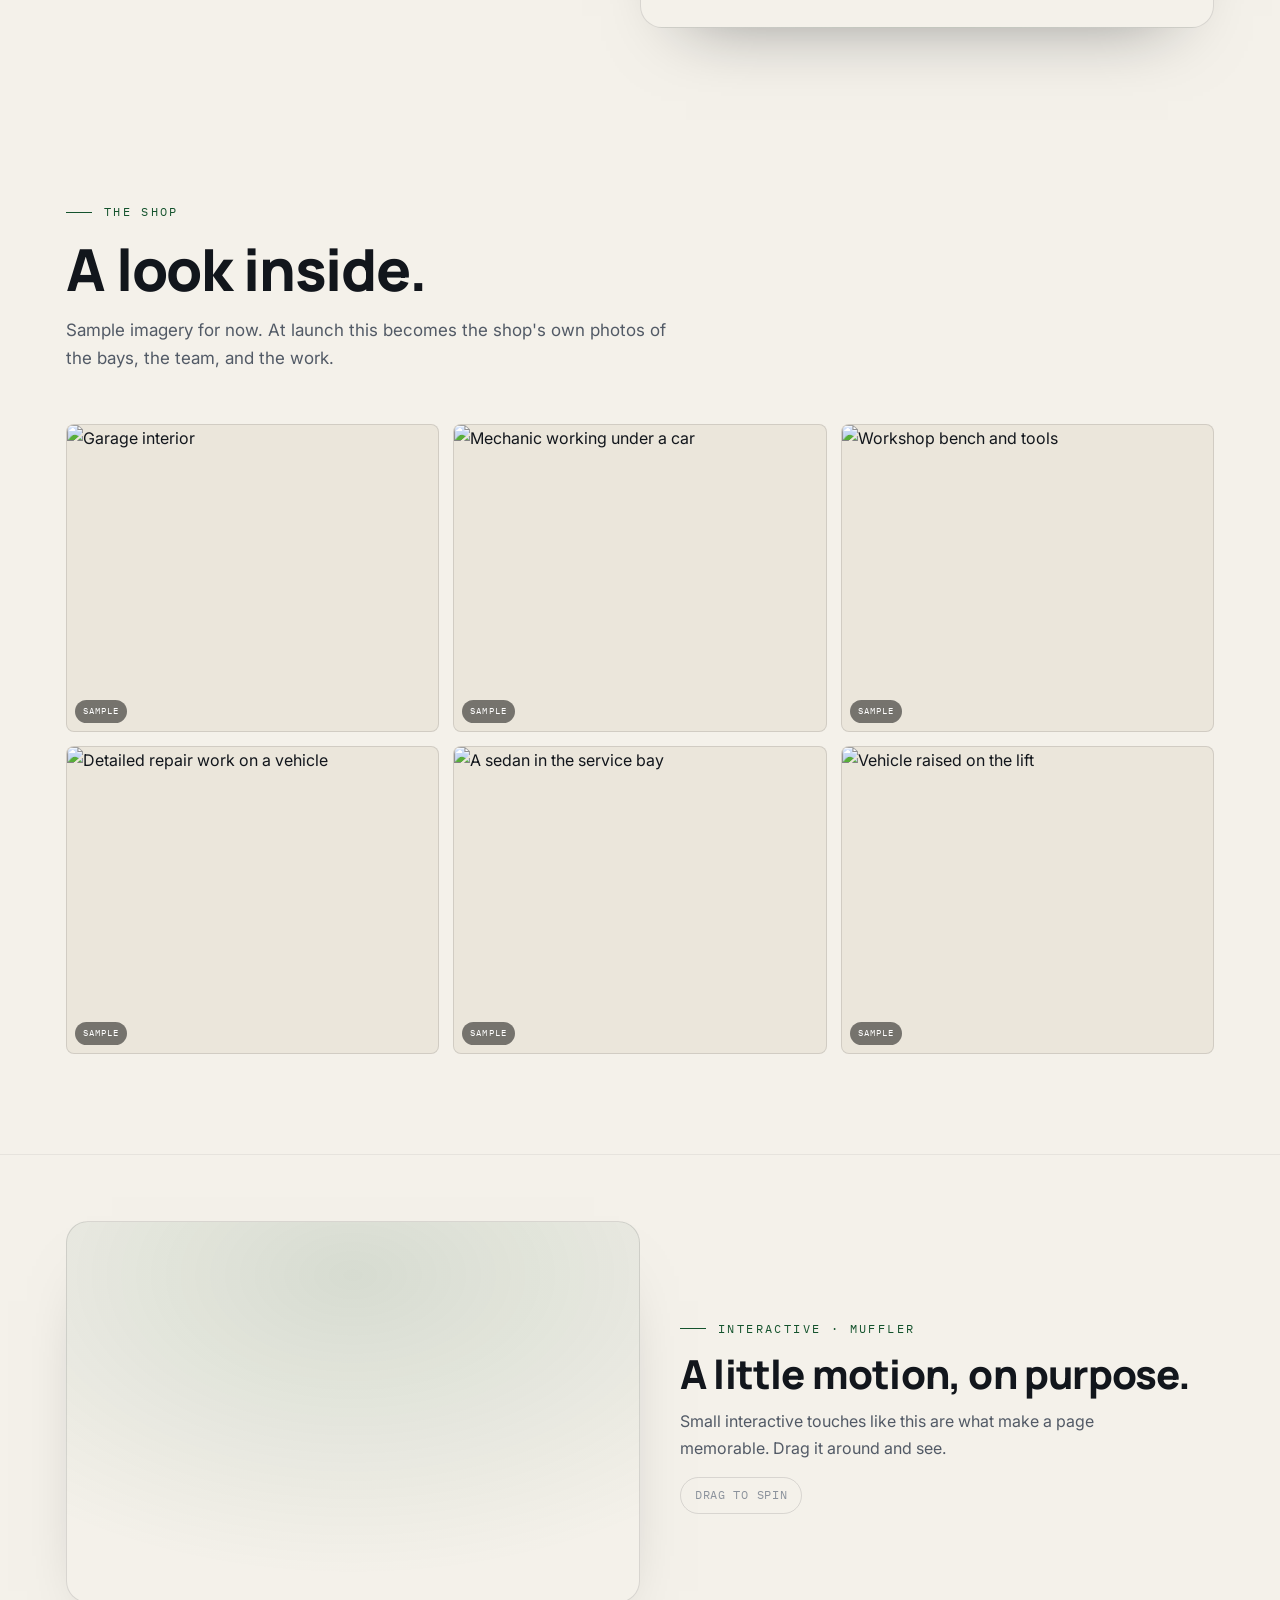
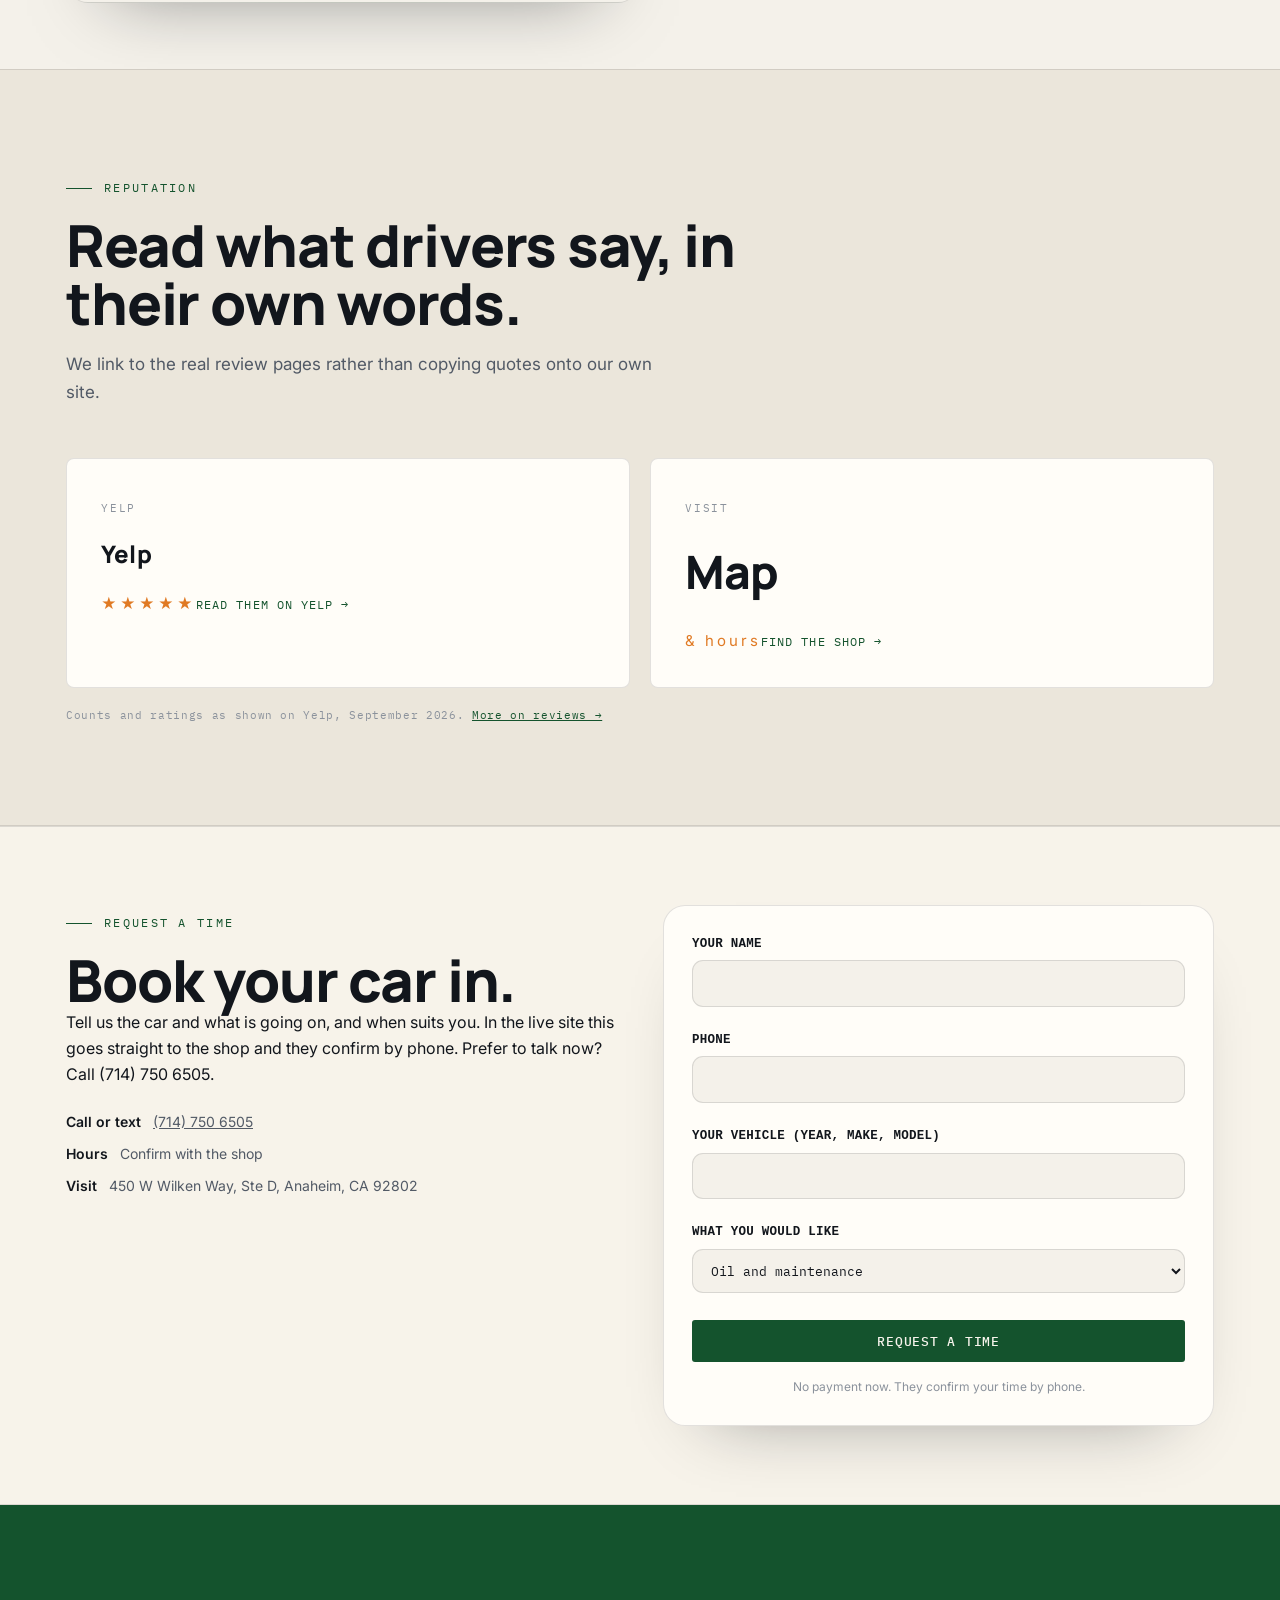
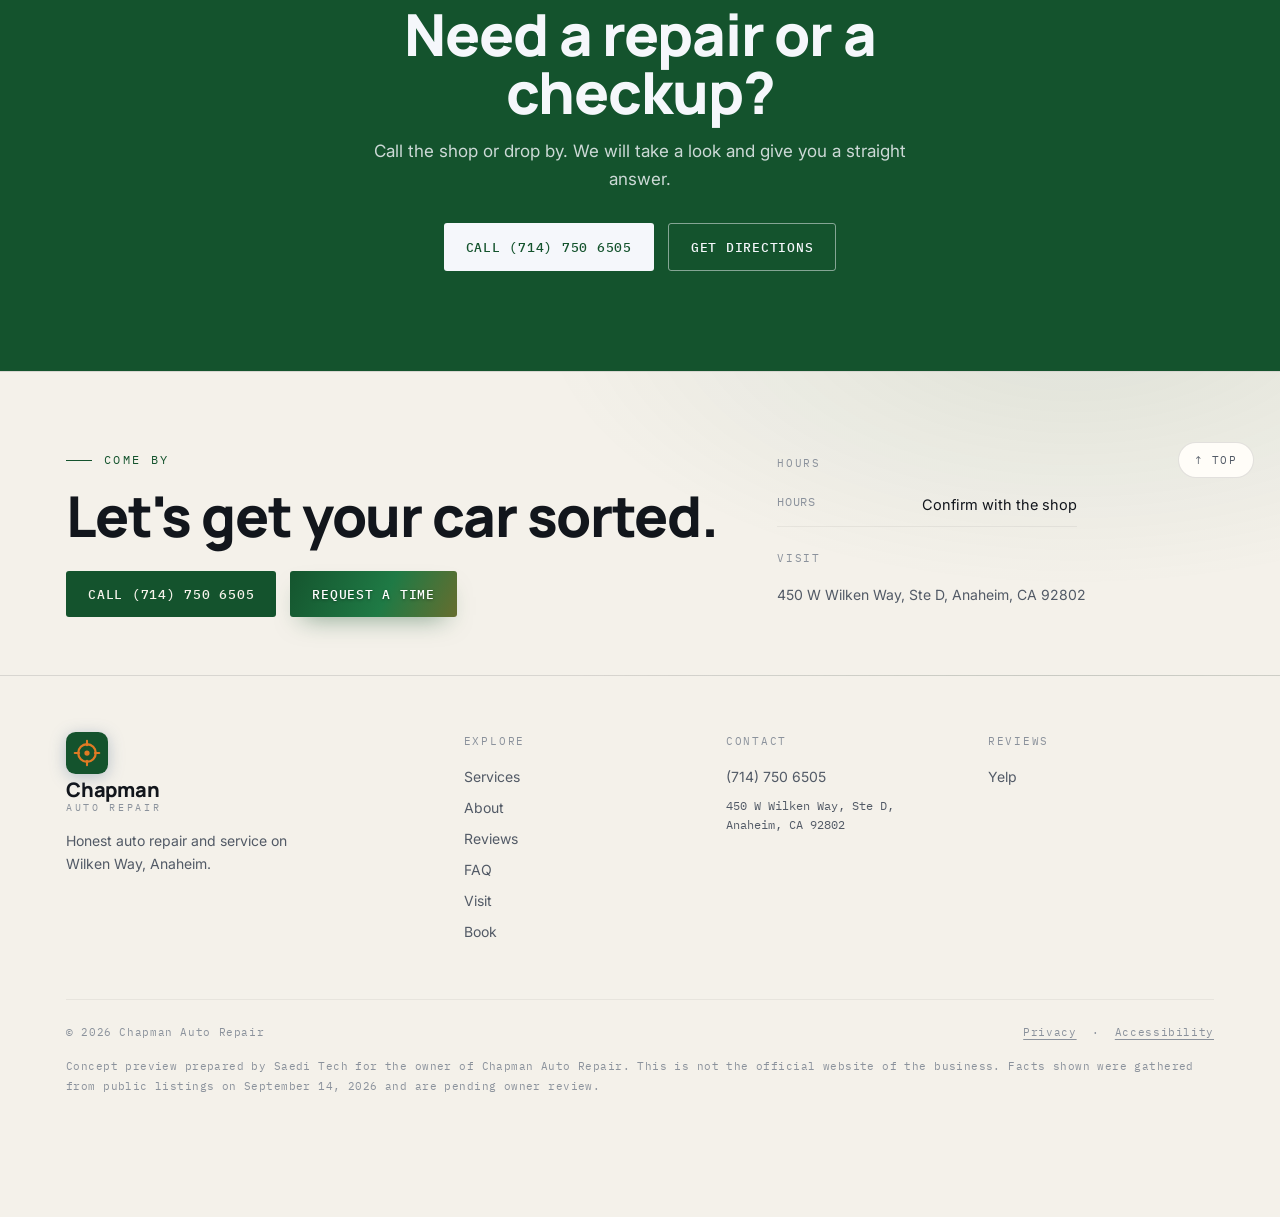
==== commit c83eeebf: "Fix 3D hero loading, page reveal, spread 3D across page, unique heroes, correct photos Co-Authored-B" ====
--- a/index.html
+++ b/index.html
@@ -278,7 +278,7 @@
 <footer>
   <button class="backtop" id="backtop" aria-label="Back to top">↑ Top</button>
   <div class="foot-hero"><div class="wrap"><div class="foot-top">
-    <div class="foot-cta"><p class="kick">Come by</p><h2>Let's get your car sorted.</h2><div class="cta"><a class="btn btn-fill" href="tel:+17147506505">Call (714) 750 6505</a><a class="btn btn-line" href="visit.html">Get directions</a></div></div>
+    <div class="foot-cta"><p class="kick">Come by</p><h2>Let's get your car sorted.</h2><div class="cta"><a class="btn btn-fill" href="tel:+17147506505">Call (714) 750 6505</a><a class="btn btn-book" href="index.html#book">Request a time</a></div></div>
     <div class="foot-hours"><p class="ft">Hours</p><div class="hrow"><span>Hours</span><span>Confirm with the shop</span></div><p class="ft" style="margin-top:22px">Visit</p><p class="addr">450 W Wilken Way, Ste D, Anaheim, CA 92802</p></div>
   </div></div></div>
   <div class="wrap foot-main">
@@ -305,6 +305,6 @@
 </div>
 
 <script src="assets/app.js" defer></script>
-<script type="module" src="assets/hero3d-generic.js?v=2"></script><script type="module" src="assets/objects3d.js?v=2"></script>
+<script type="module" src="assets/hero3d-generic.js?v=3"></script><script type="module" src="assets/objects3d.js?v=3"></script>
 </body>
 </html>
--- a/assets/site.css
+++ b/assets/site.css
@@ -418,3 +418,17 @@
 .btn-book:hover{background-position:100% 50%;transform:translateY(-1px);box-shadow:0 18px 32px -12px color-mix(in srgb,var(--indigo) 62%,transparent)}
 .btn-book:active{transform:translateY(0)}
 .navlinks a[href$="#book"],.navlinks a[href$="#book"]:hover{color:var(--shu-tx);font-weight:600}
+
+/* ---- hero overlap fix: reserve header space + fit tall headlines (desktop) ---- */
+@media (min-width:941px){
+  header.hero.scroll3d .sticky{padding:126px 0 64px !important;align-items:center}
+  header.hero.scroll3d h1{font-size:clamp(44px,5.6vw,74px)}
+  .callouts{top:calc(50% + 30px)}
+}
+
+/* ---- prominent animated Book pill in header nav ---- */
+.navlinks a[href$="#book"]{background:linear-gradient(115deg,var(--indigo),var(--shu));color:#fff !important;padding:9px 18px;border-radius:40px;text-shadow:0 1px 2px rgba(0,0,0,.3);box-shadow:0 8px 18px -9px color-mix(in srgb,var(--indigo) 55%,transparent);background-size:160% 160%;background-position:0% 50%;transition:background-position .55s var(--ease),transform .2s,box-shadow .3s}
+.navlinks a[href$="#book"]:hover{background-position:100% 50%;transform:translateY(-1px);box-shadow:0 12px 22px -9px color-mix(in srgb,var(--indigo) 62%,transparent)}
+.navlinks a[href$="#book"]::after{display:none !important}
+/* ---- footer reveal + CTA polish ---- */
+.foot-hero .foot-cta h2{transition:transform .7s var(--ease),opacity .7s var(--ease)}
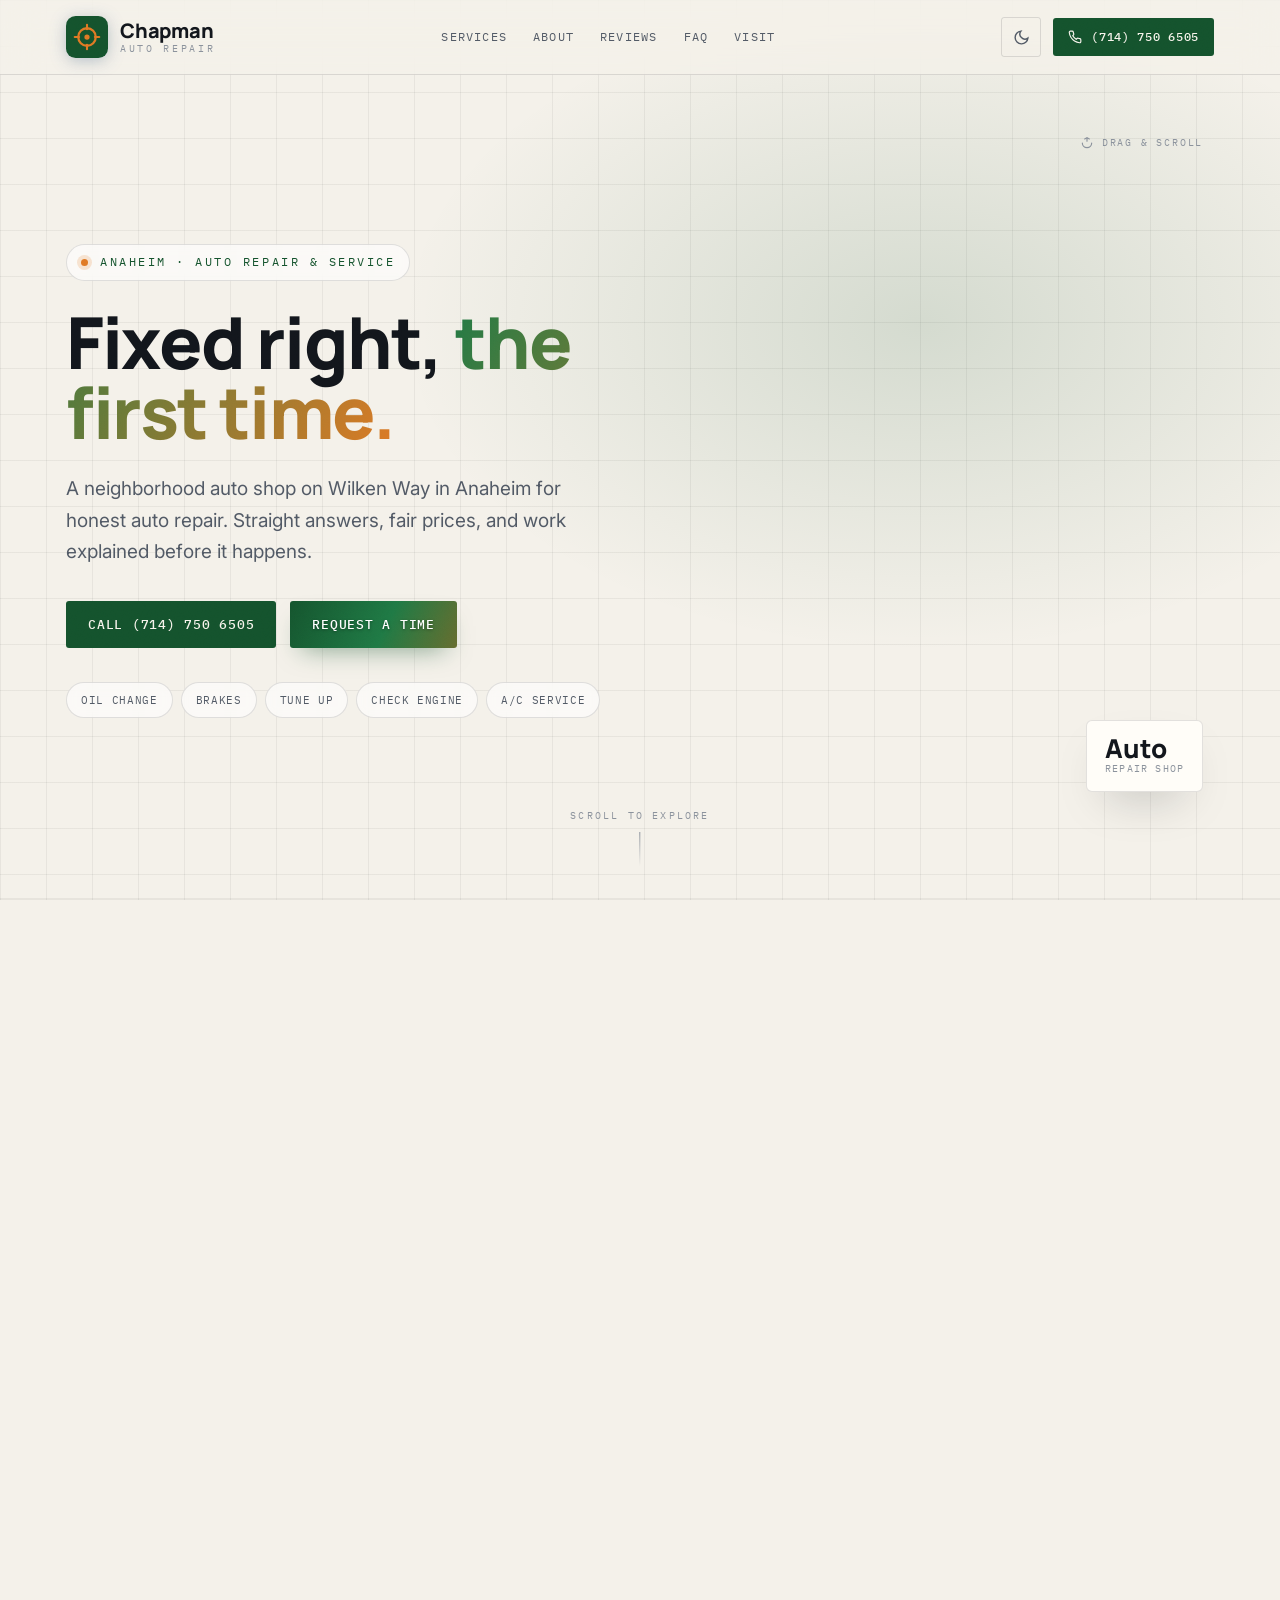
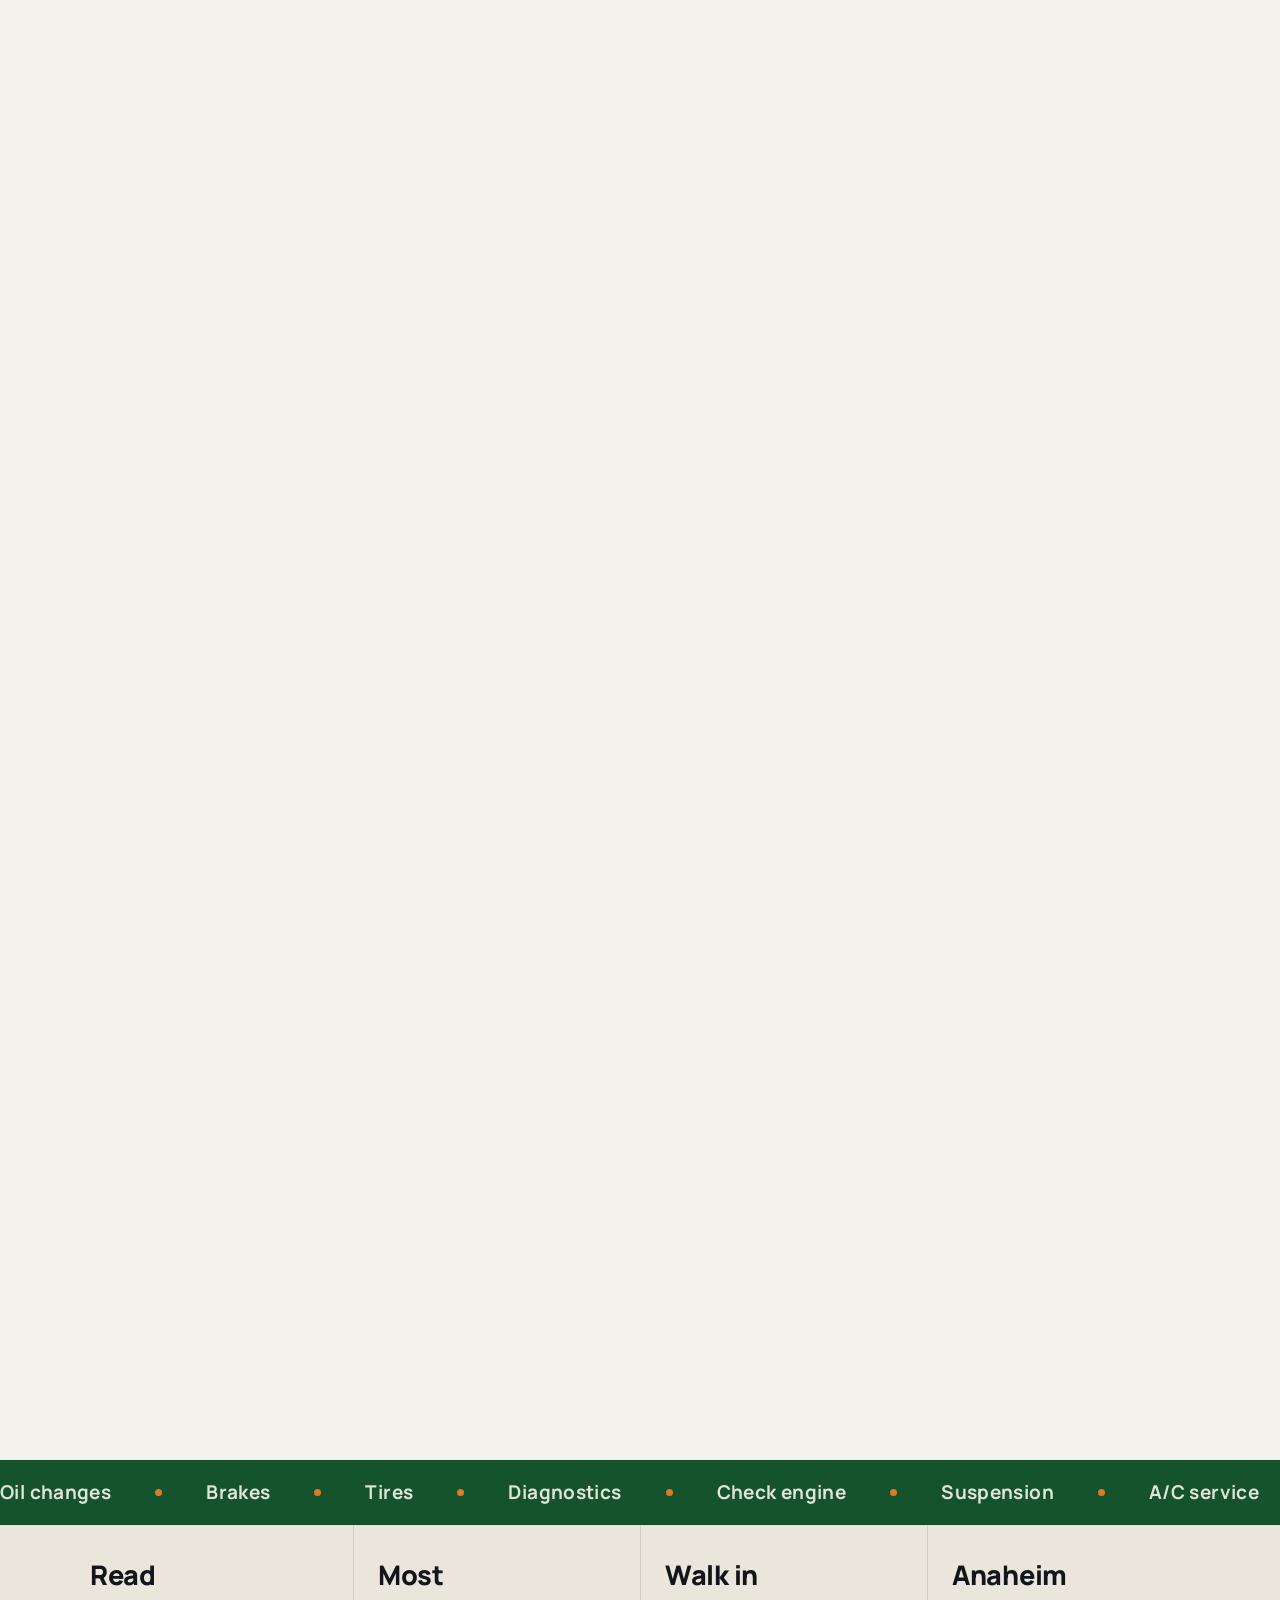
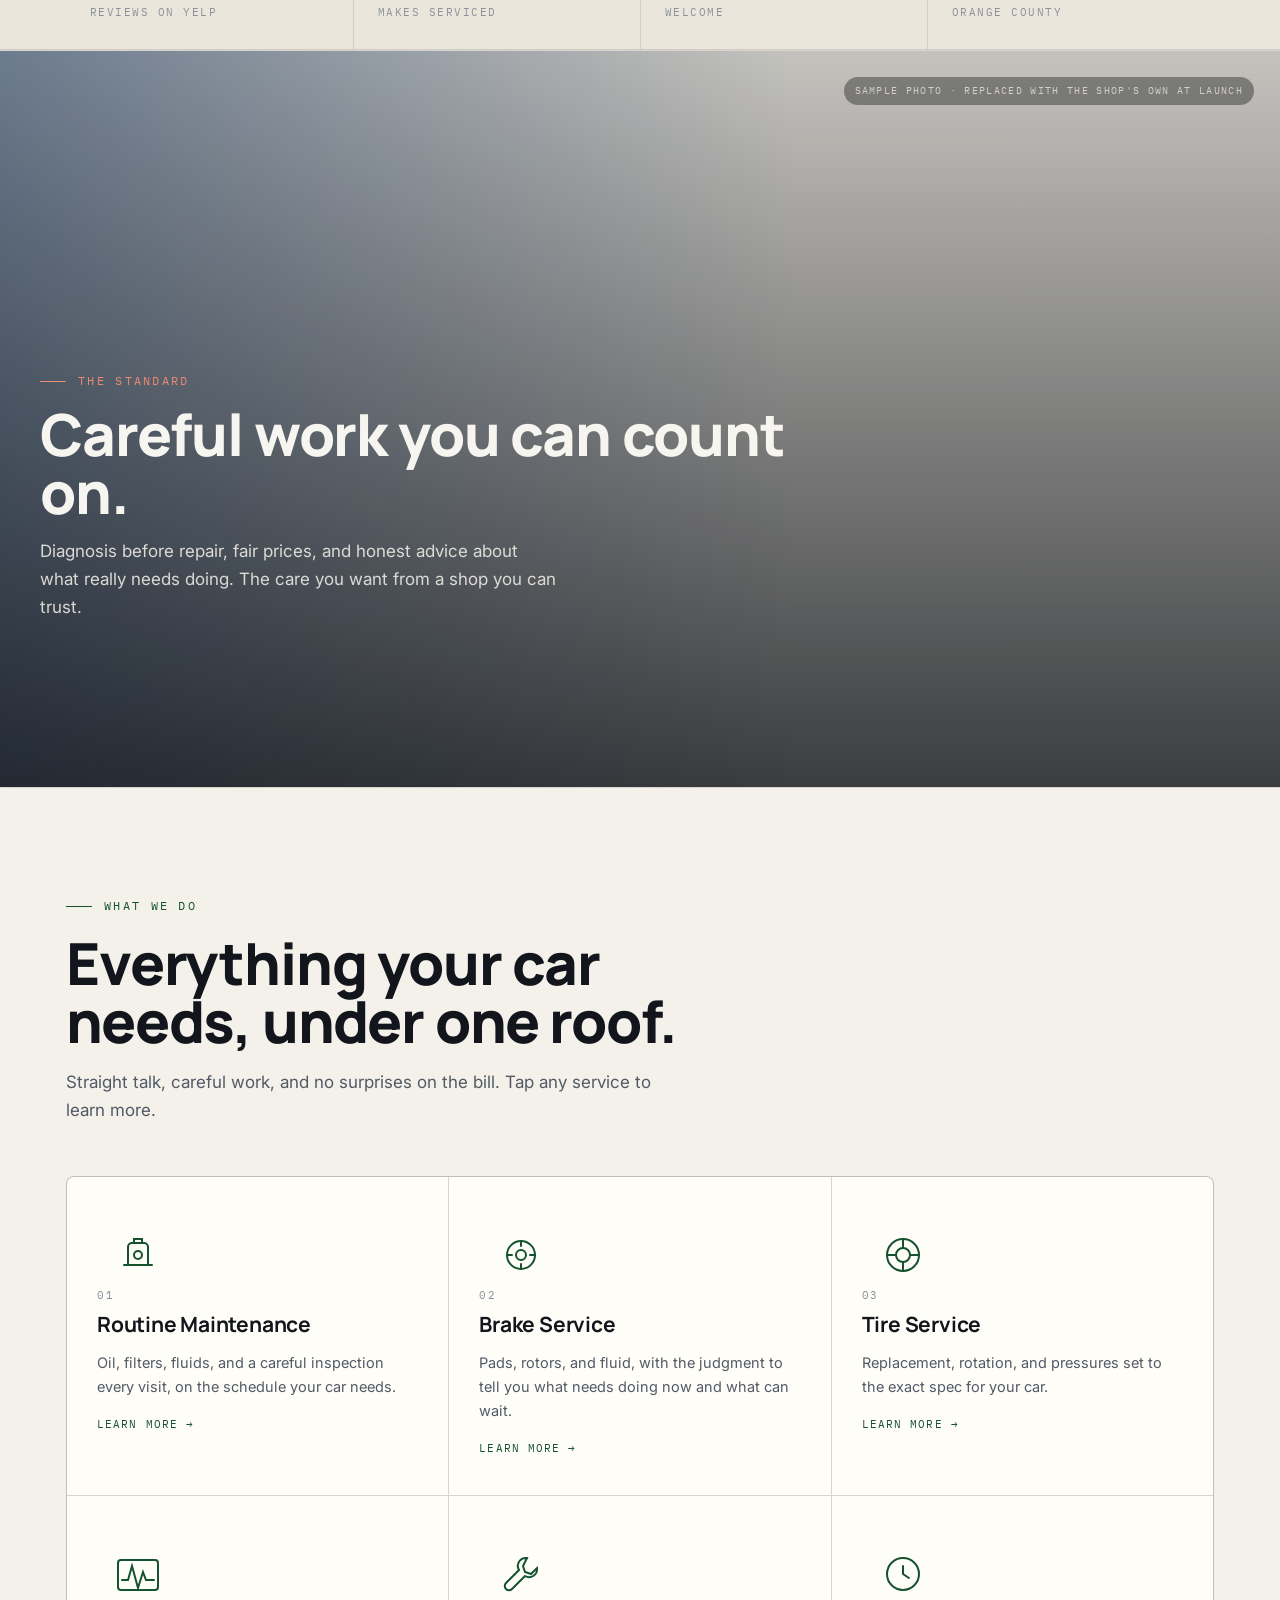
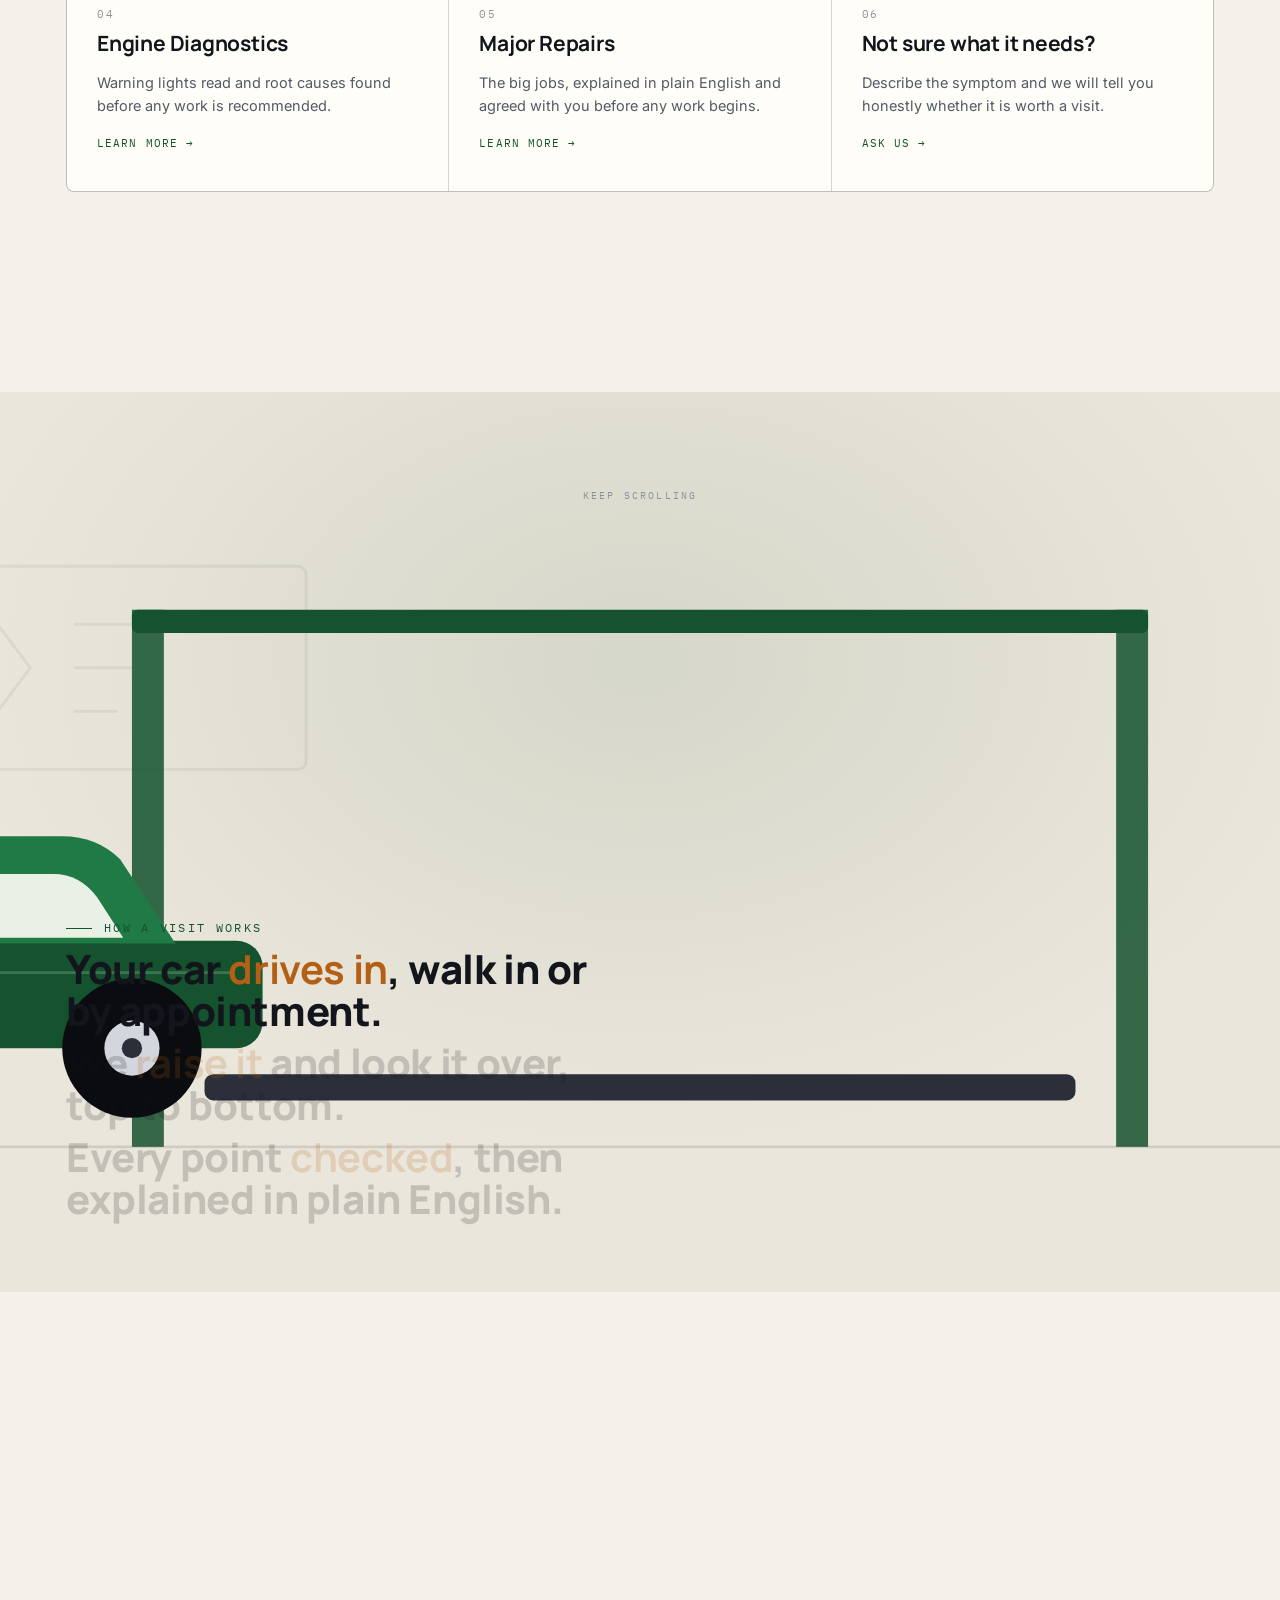
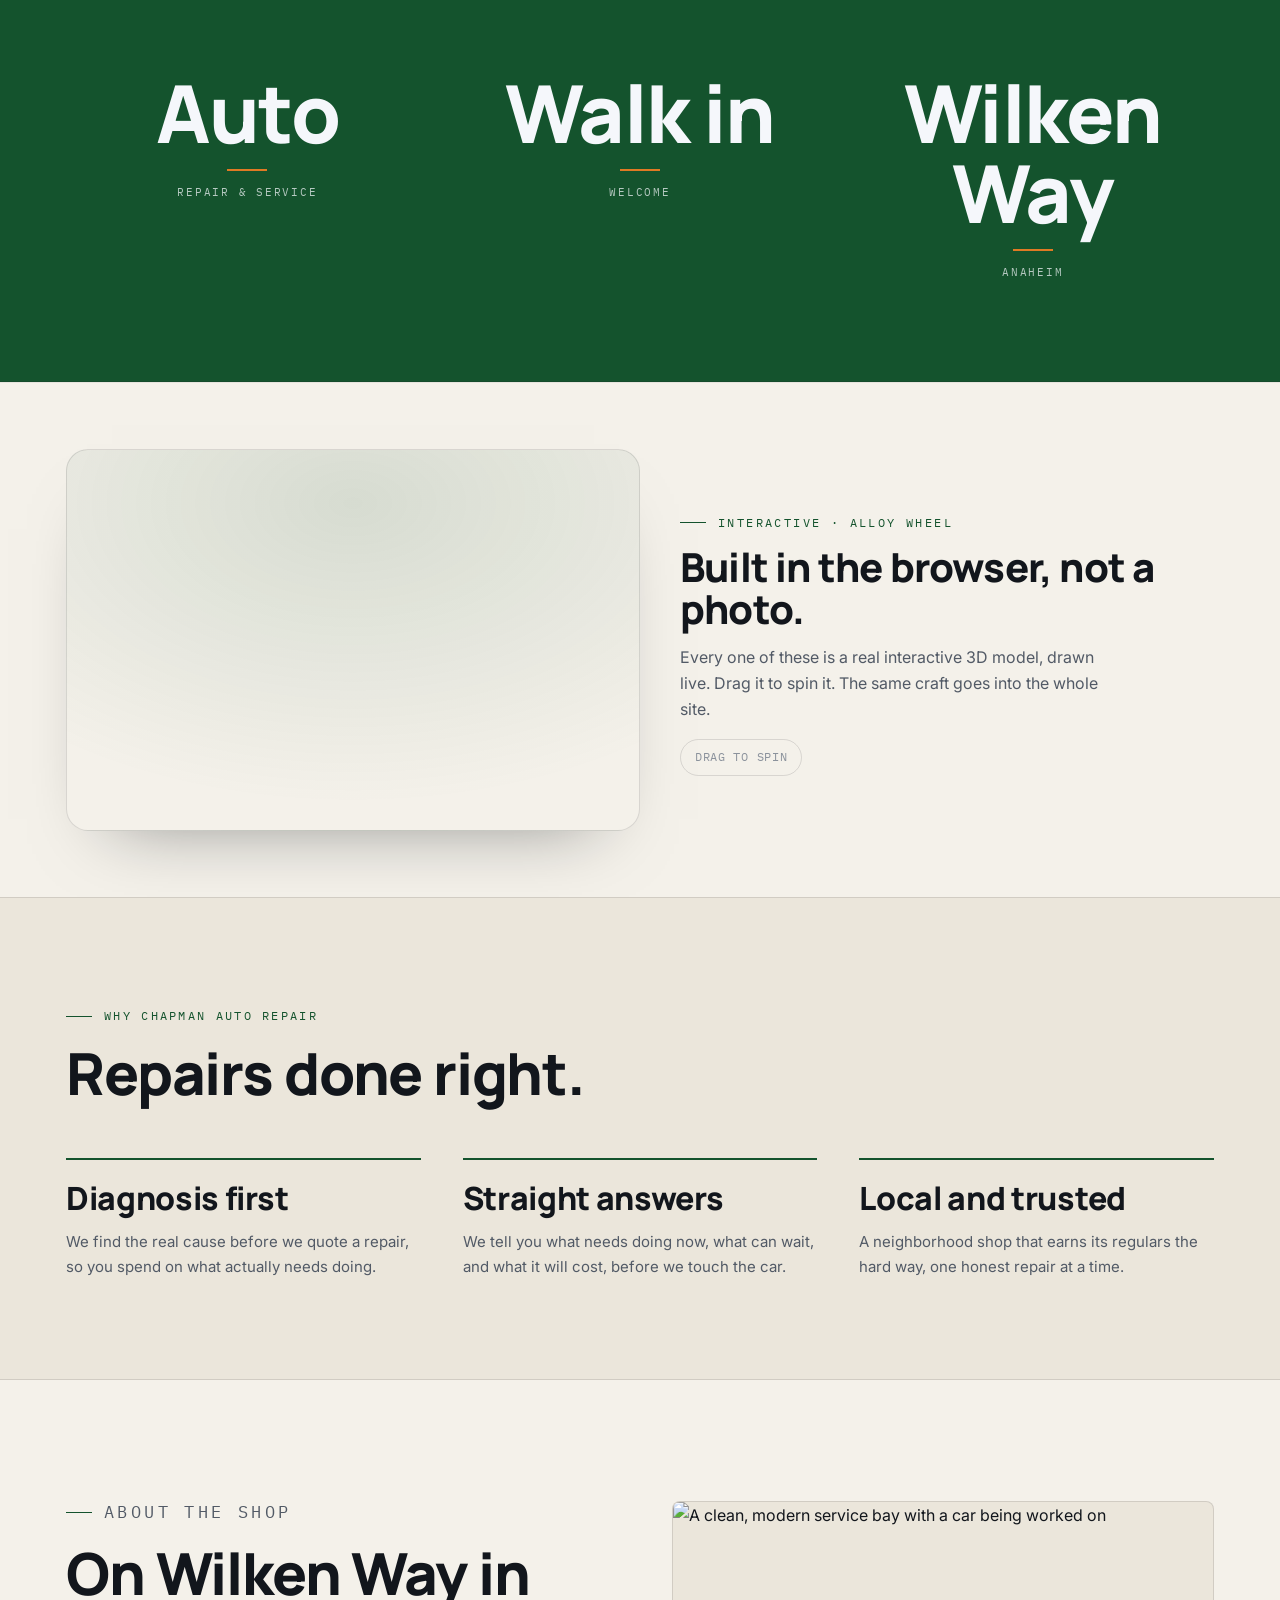
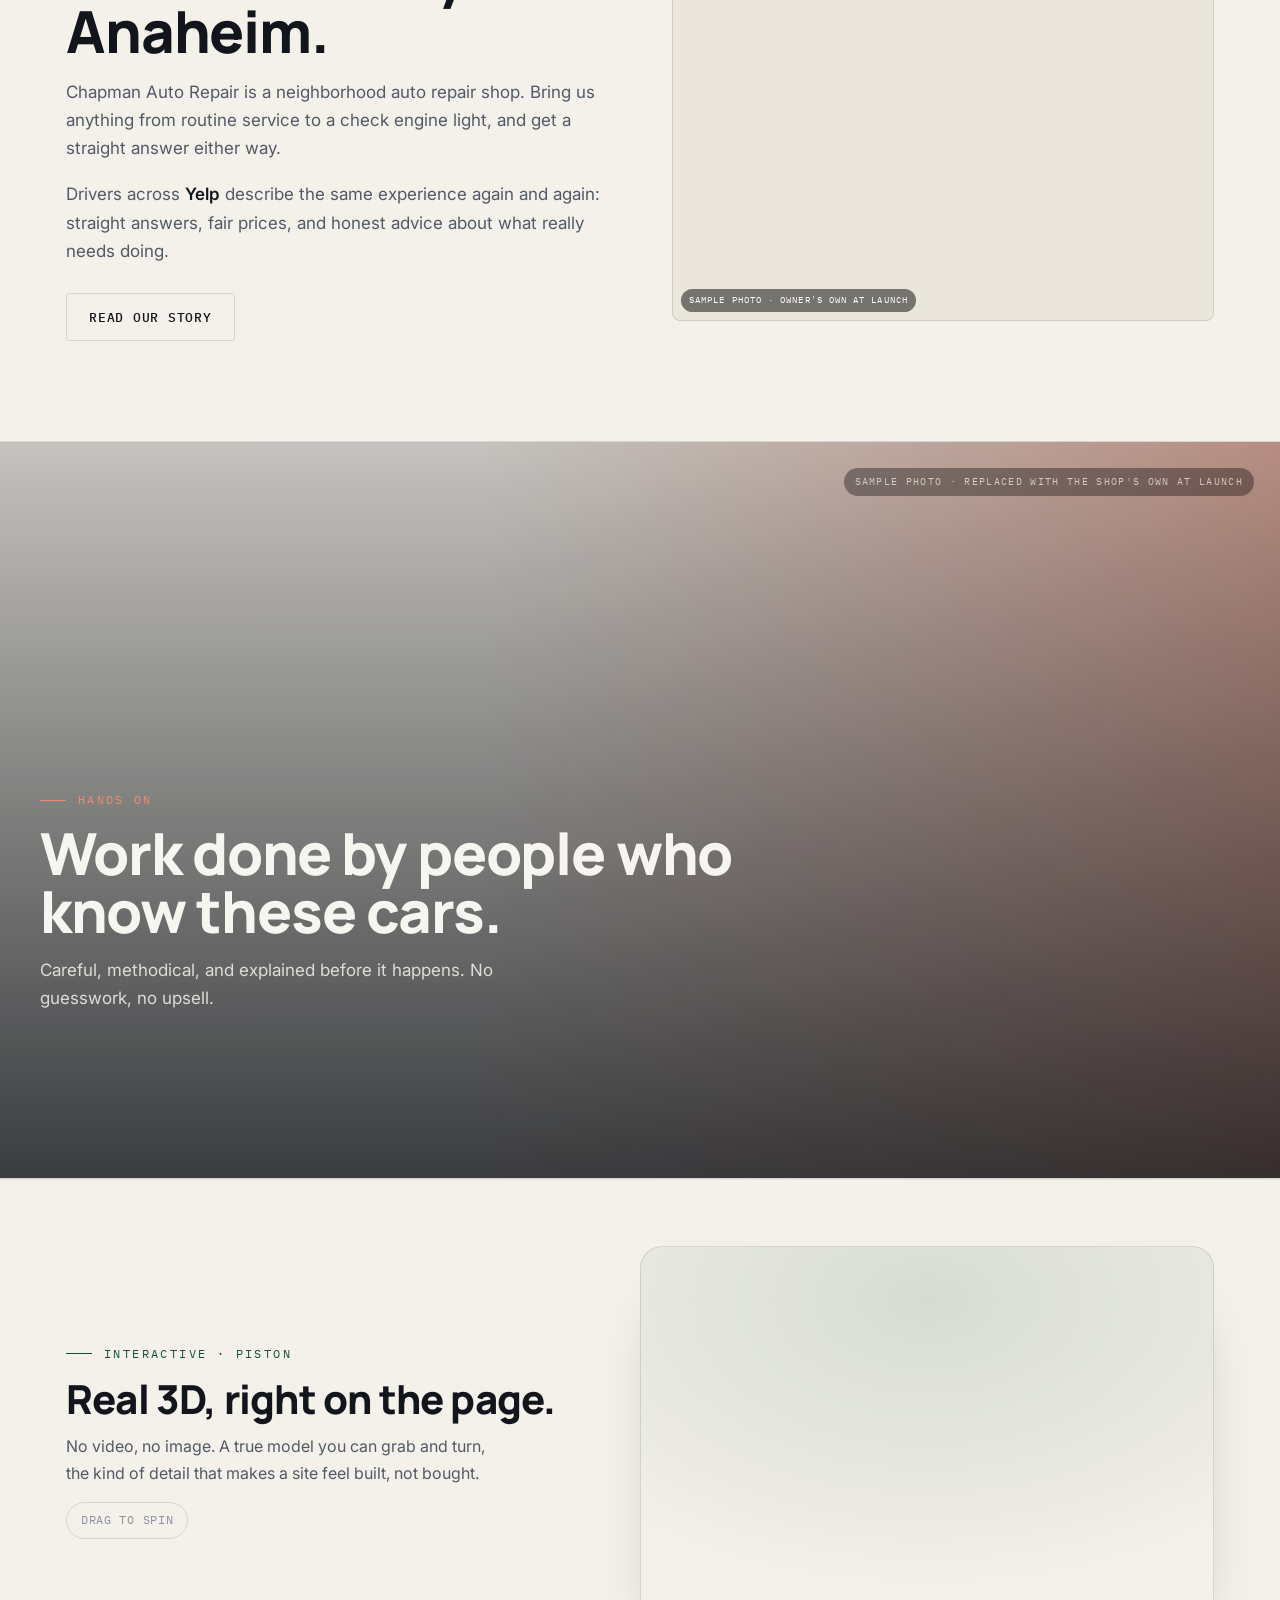
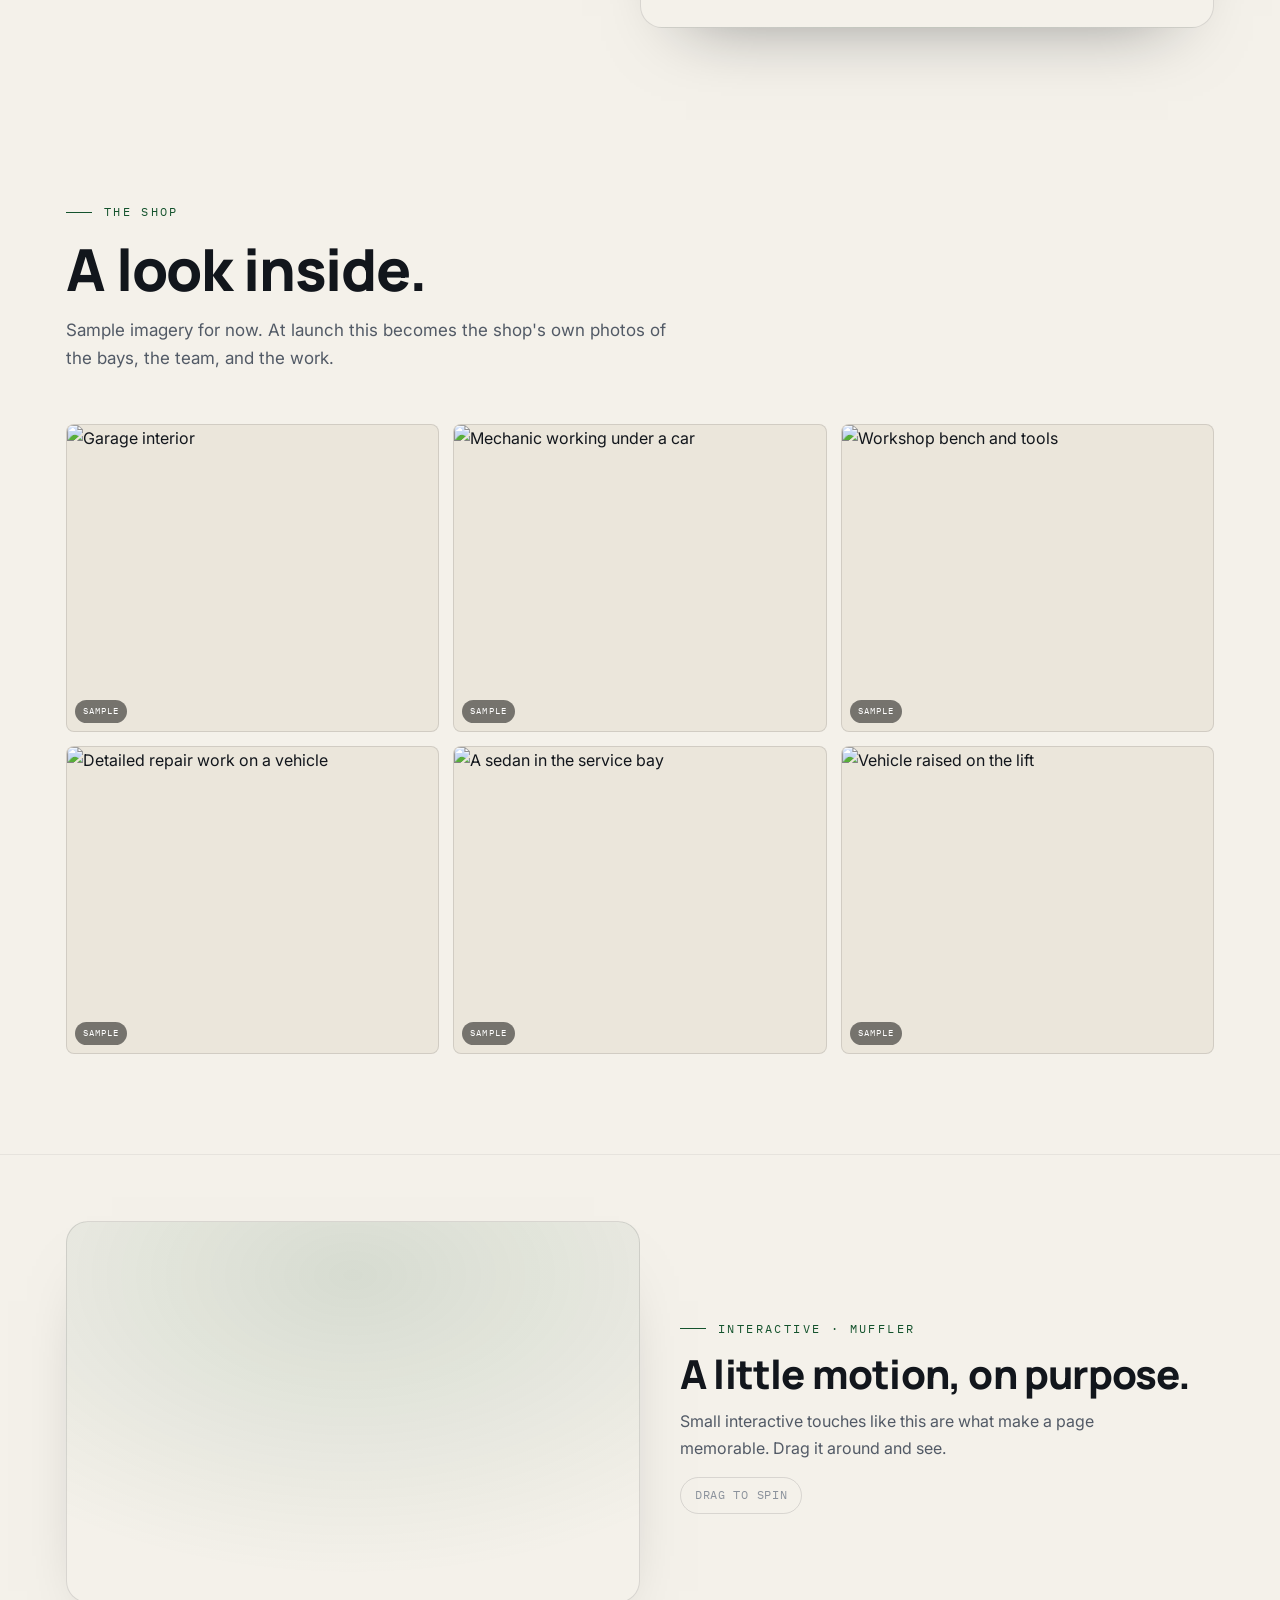
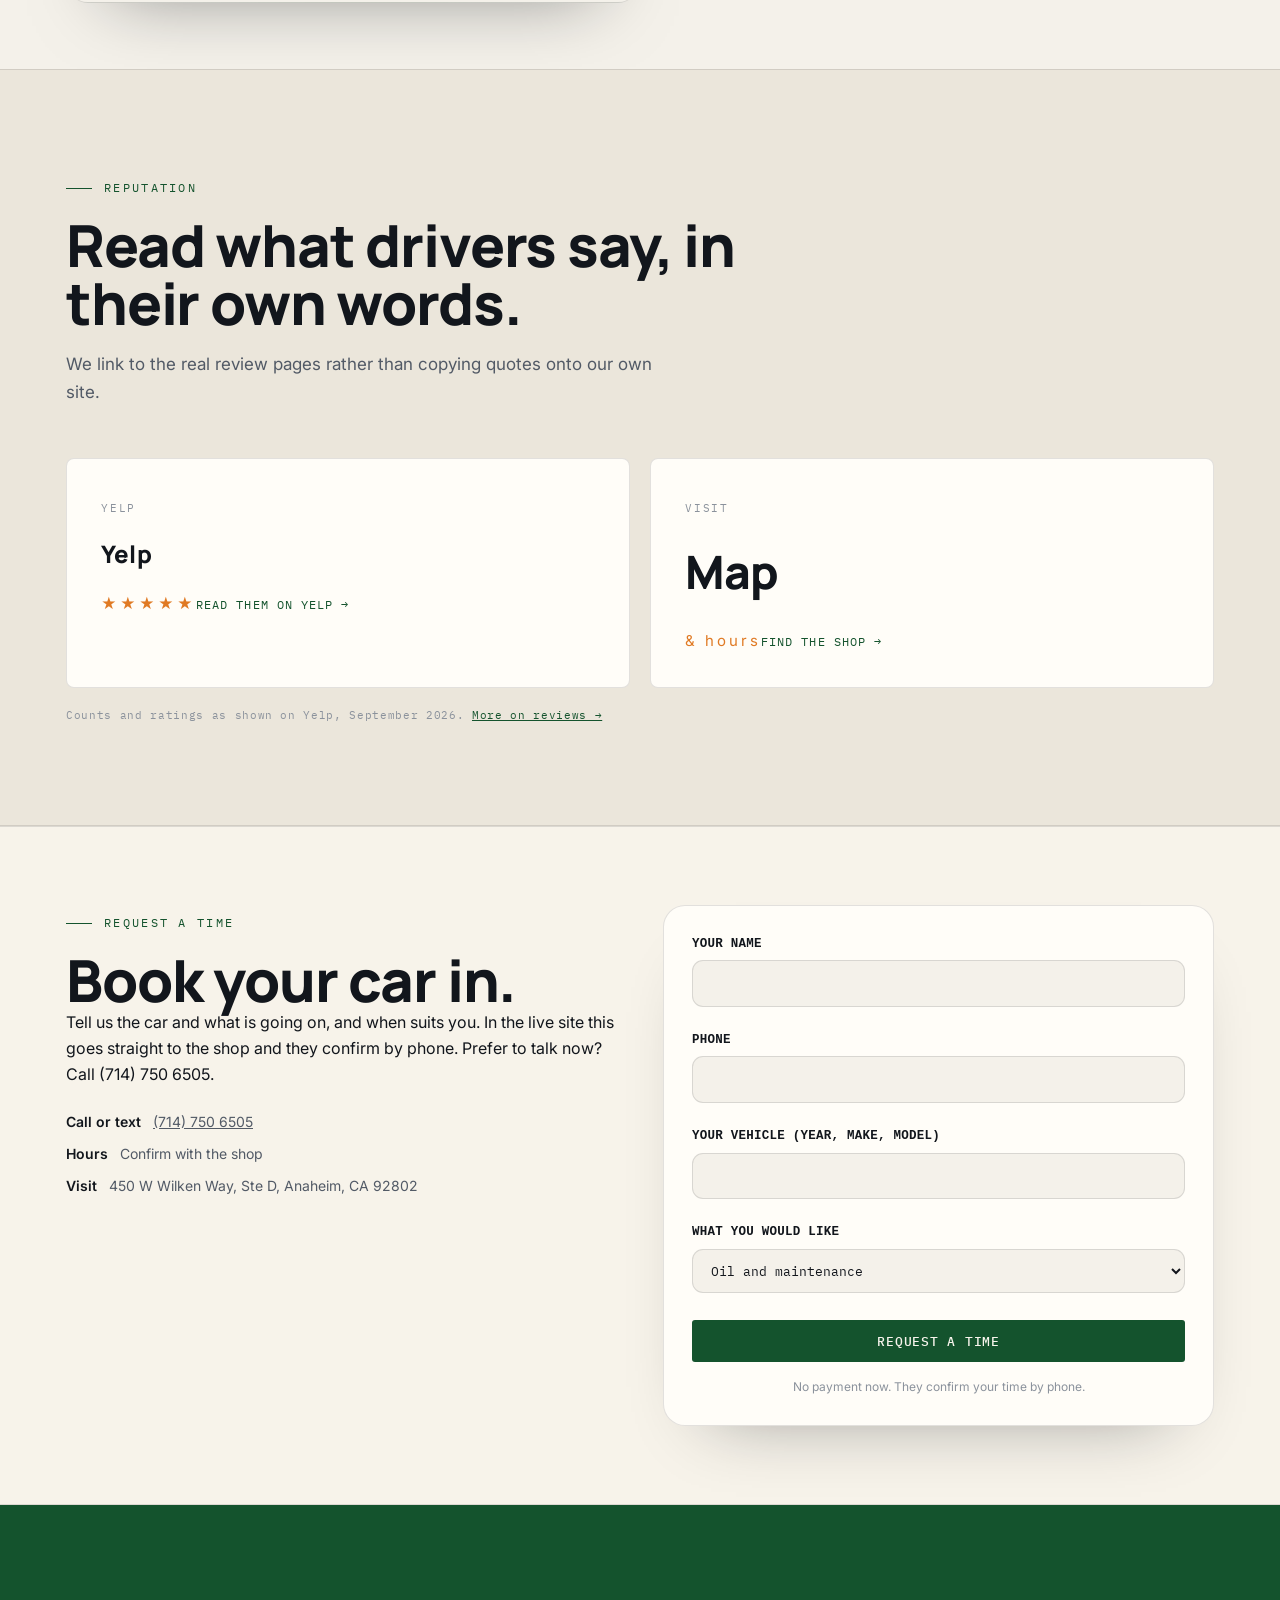
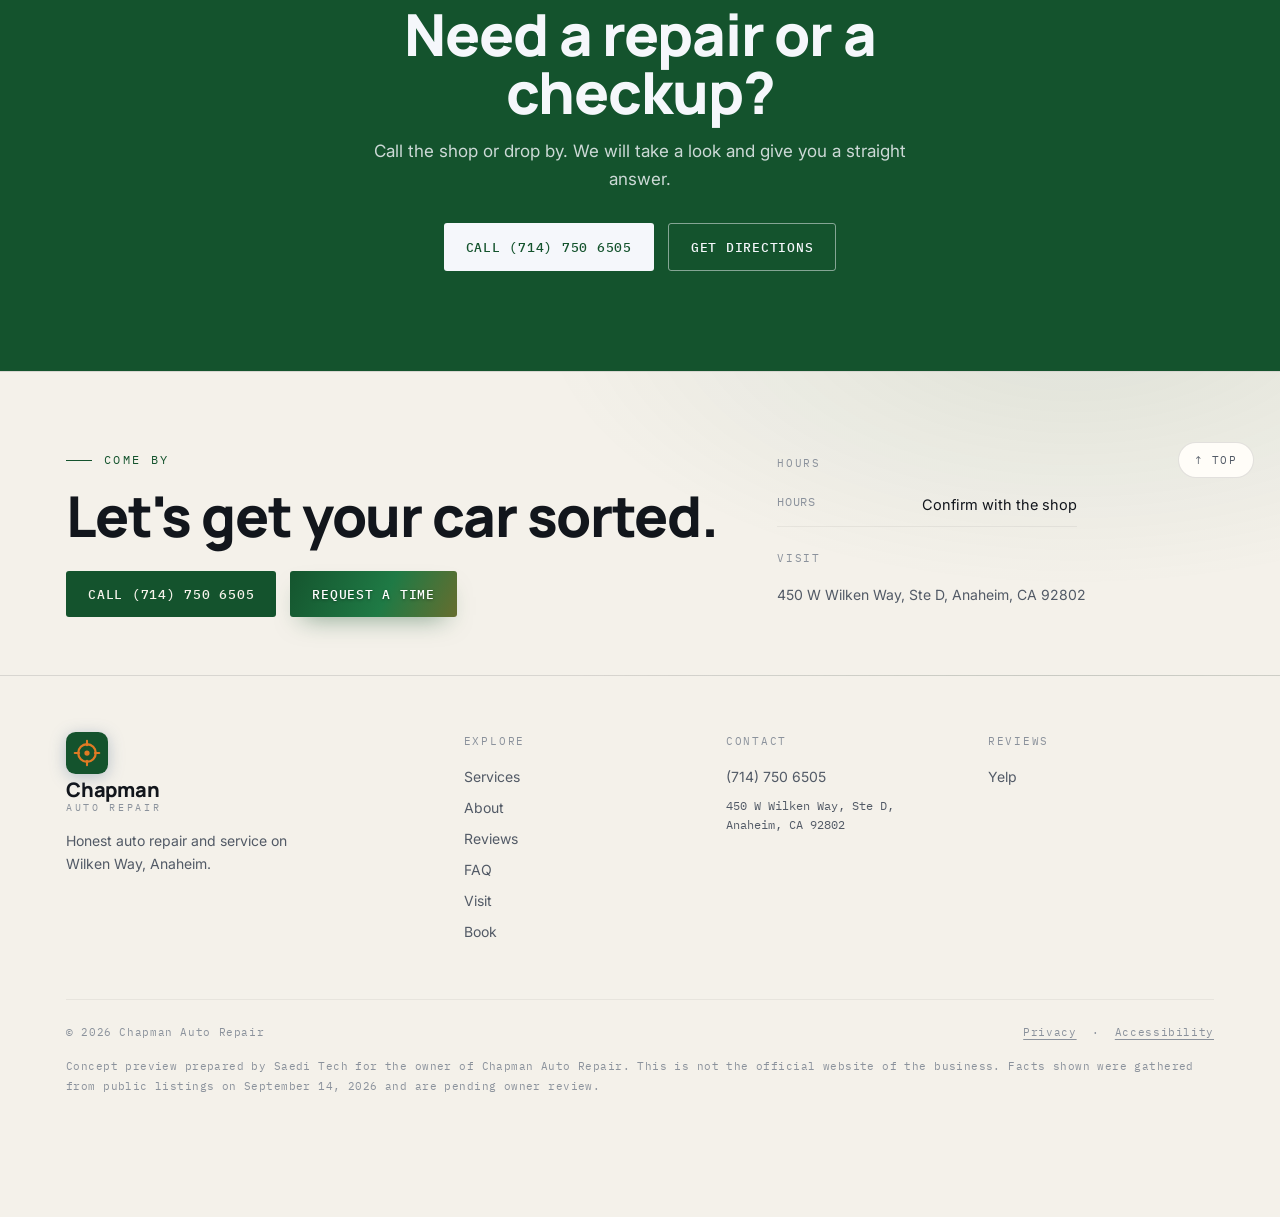
==== commit e9ea285d: "Fix 3D hero loading, page reveal, spread 3D across page, unique heroes, correct photos Co-Authored-B" ====
--- a/index.html
+++ b/index.html
@@ -22,7 +22,7 @@
 <a class="skip" href="#main">Skip to content</a>
 
 <header class="sitehead" id="sitehead">
-<div class="topbar"><div class="wrap tbin"><span class="tb-l"><b>Auto repair &amp; service</b> · Anaheim</span><span class="tb-r"><span>Walk ins welcome</span><span class="dot2"></span><a href="tel:+17147506505">(714) 750 6505</a></span></div></div>
+
 <nav class="top" aria-label="Main">
   <div class="wrap navin">
     <a class="logo" href="index.html" aria-label="Chapman Auto Repair, home">
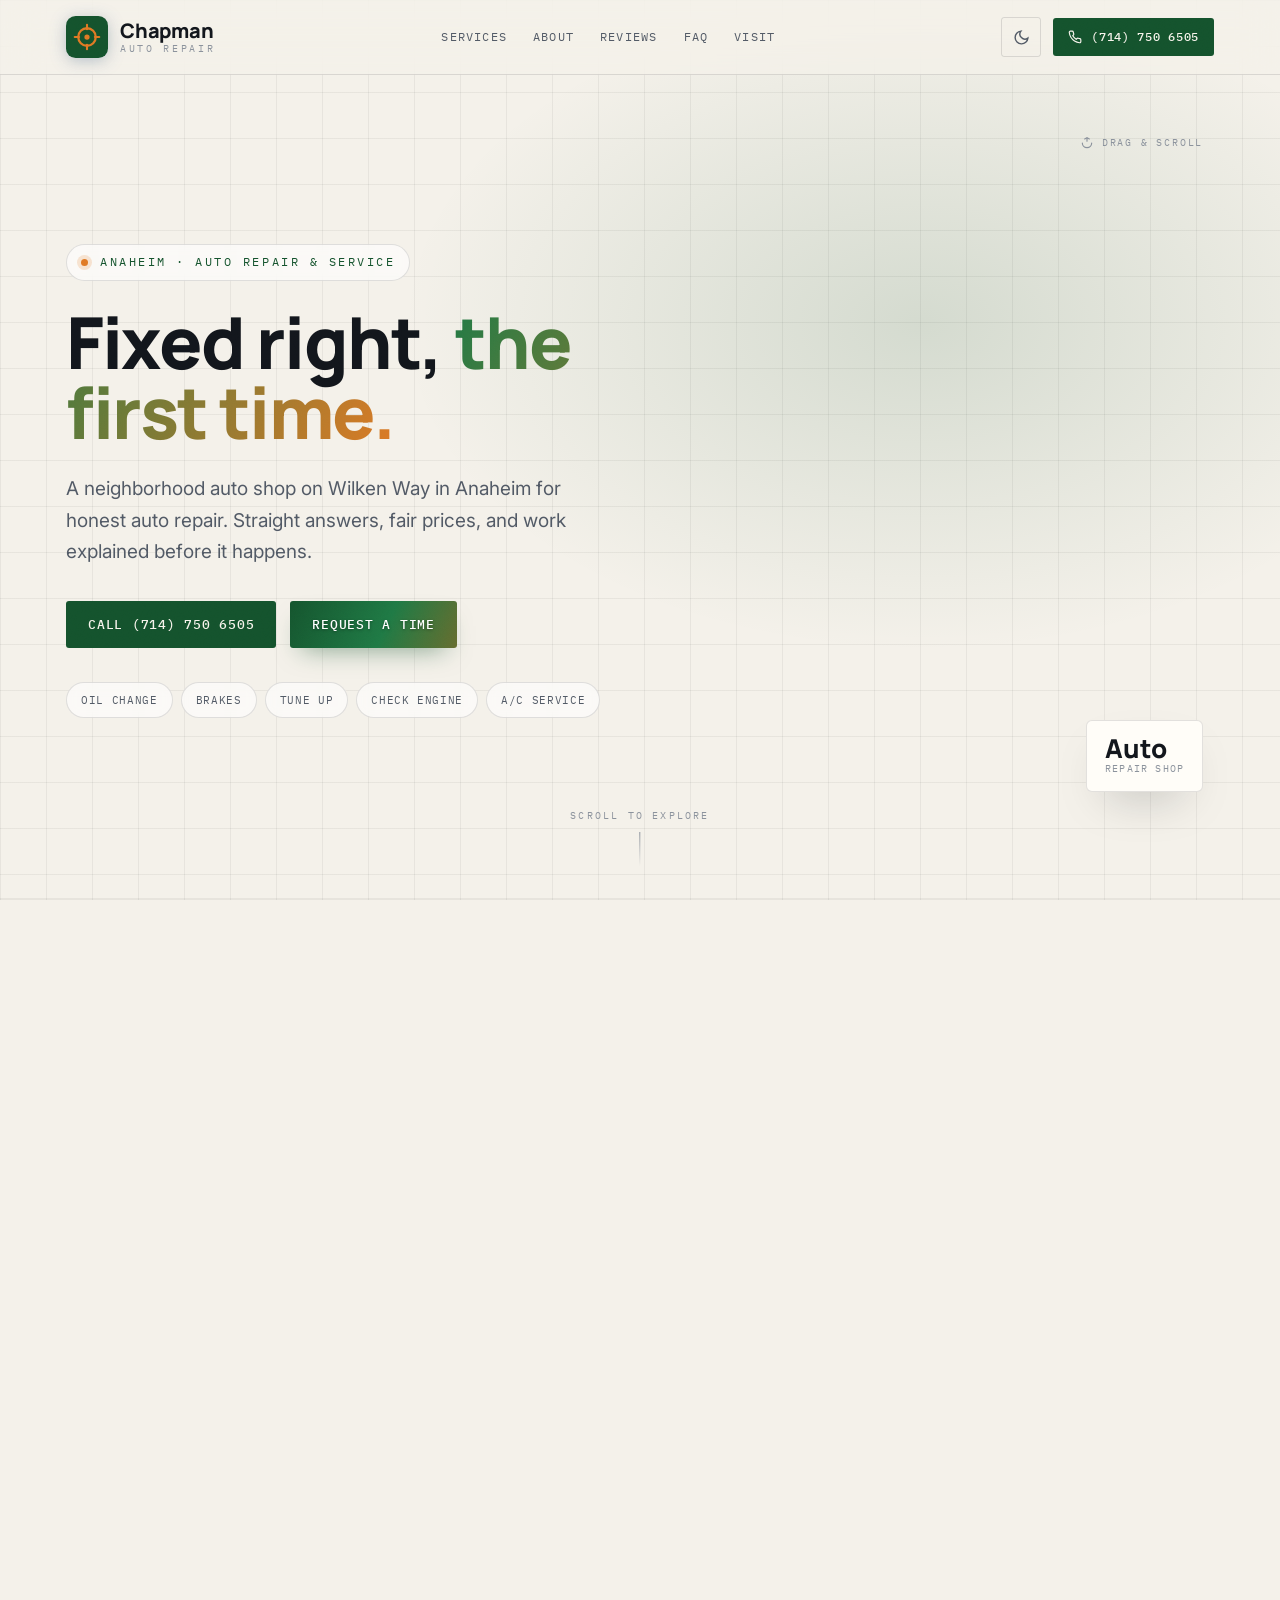
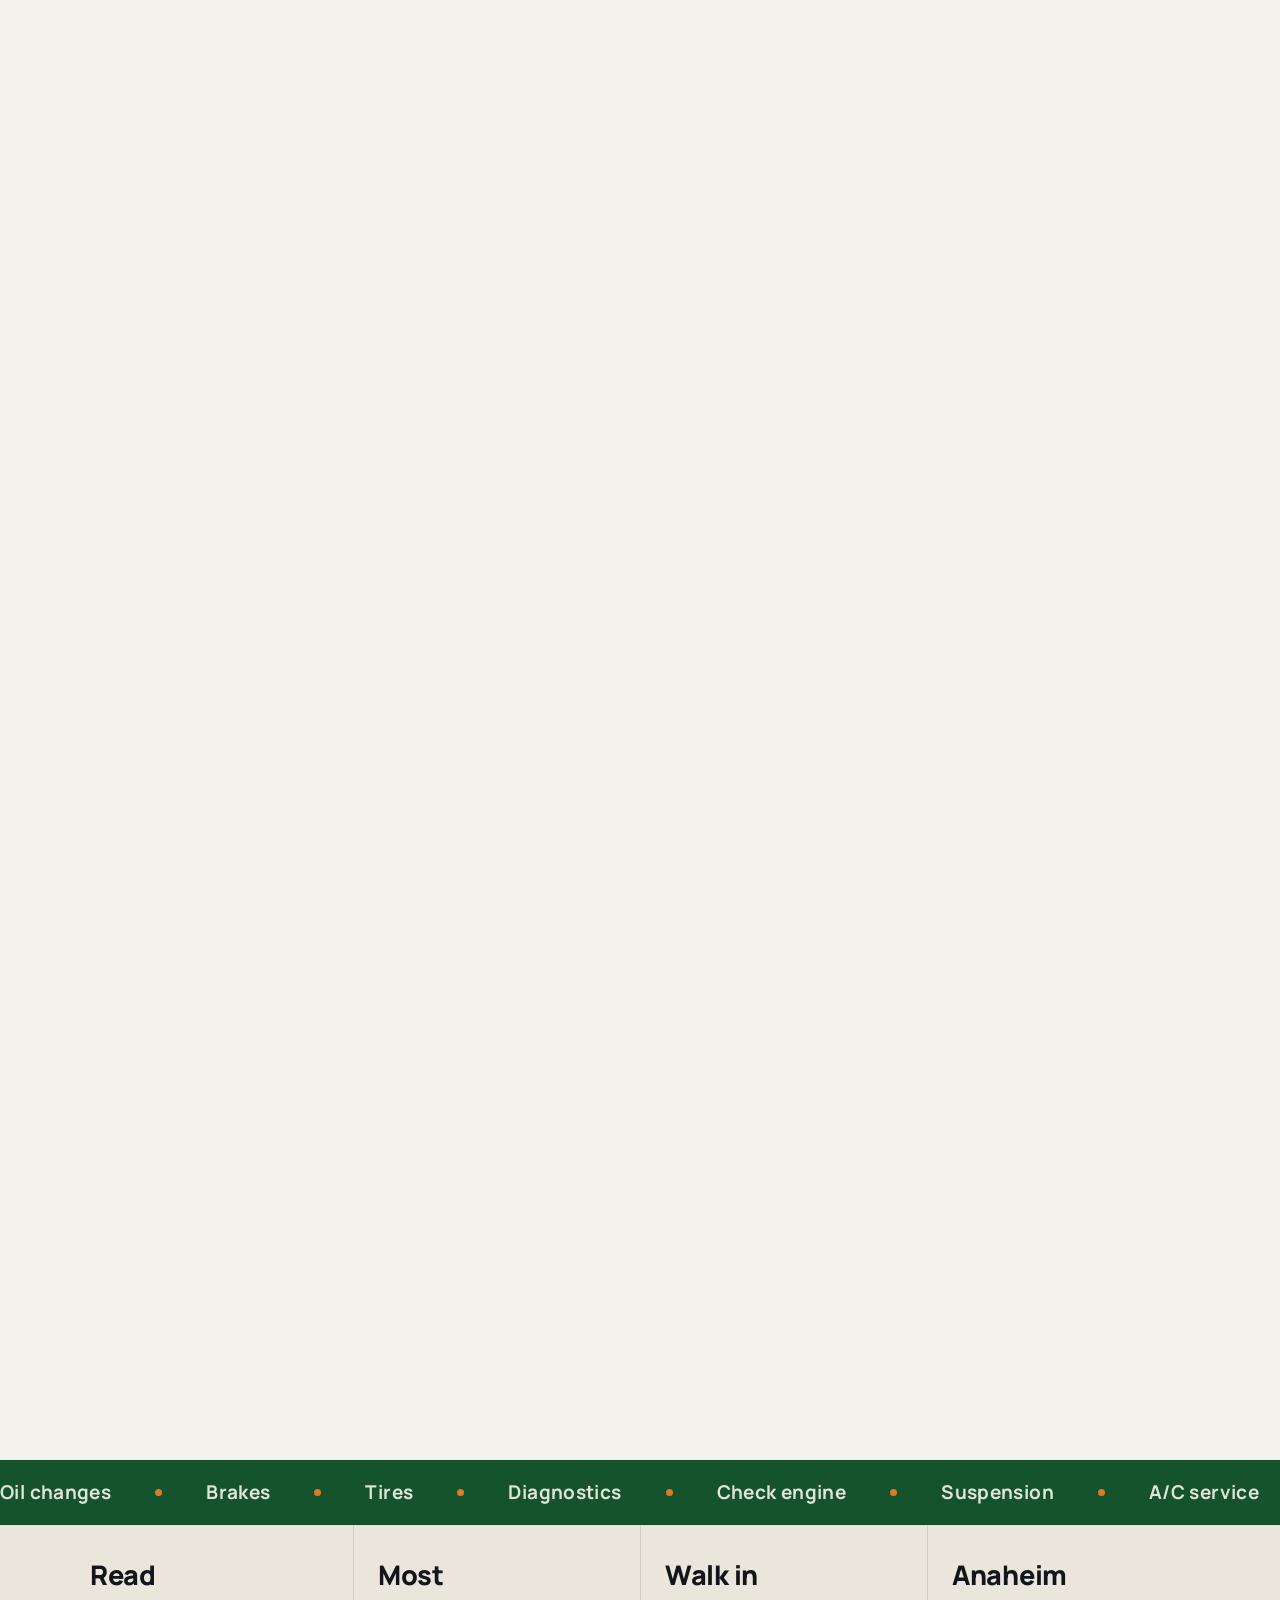
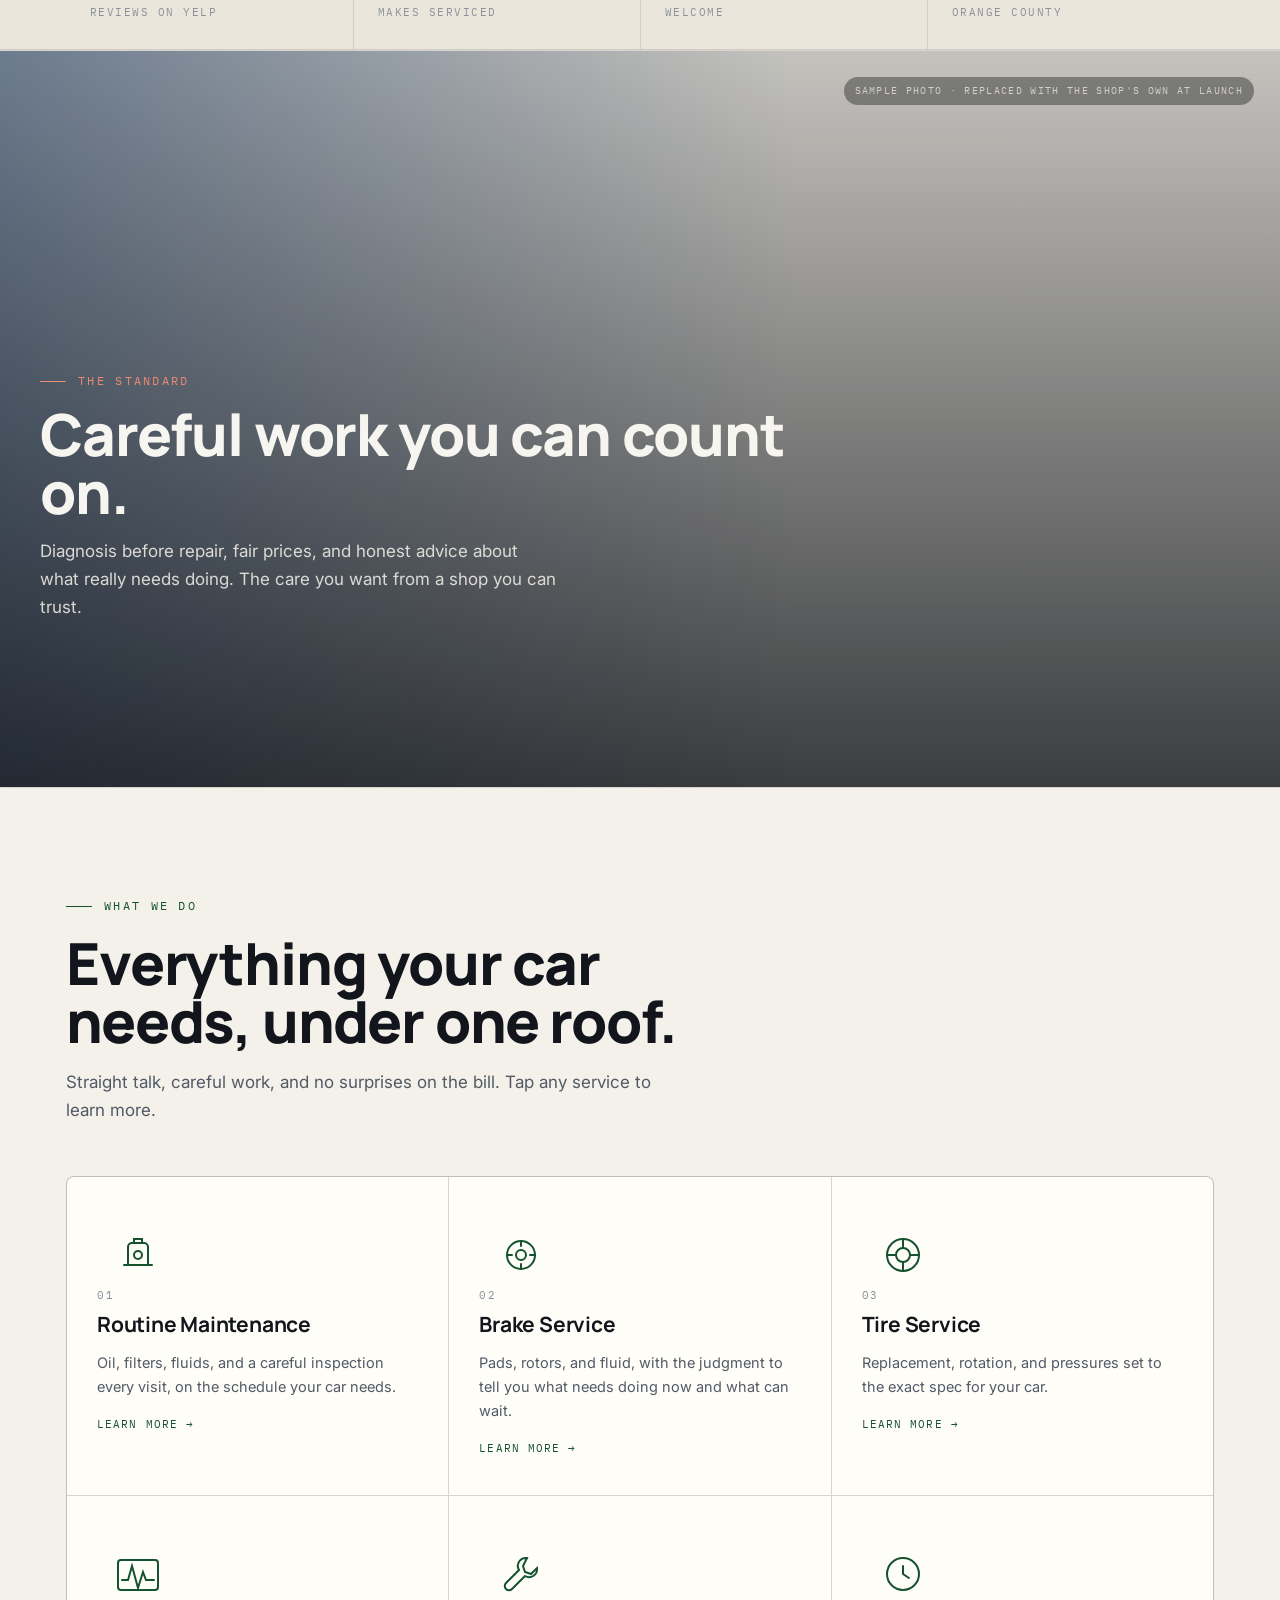
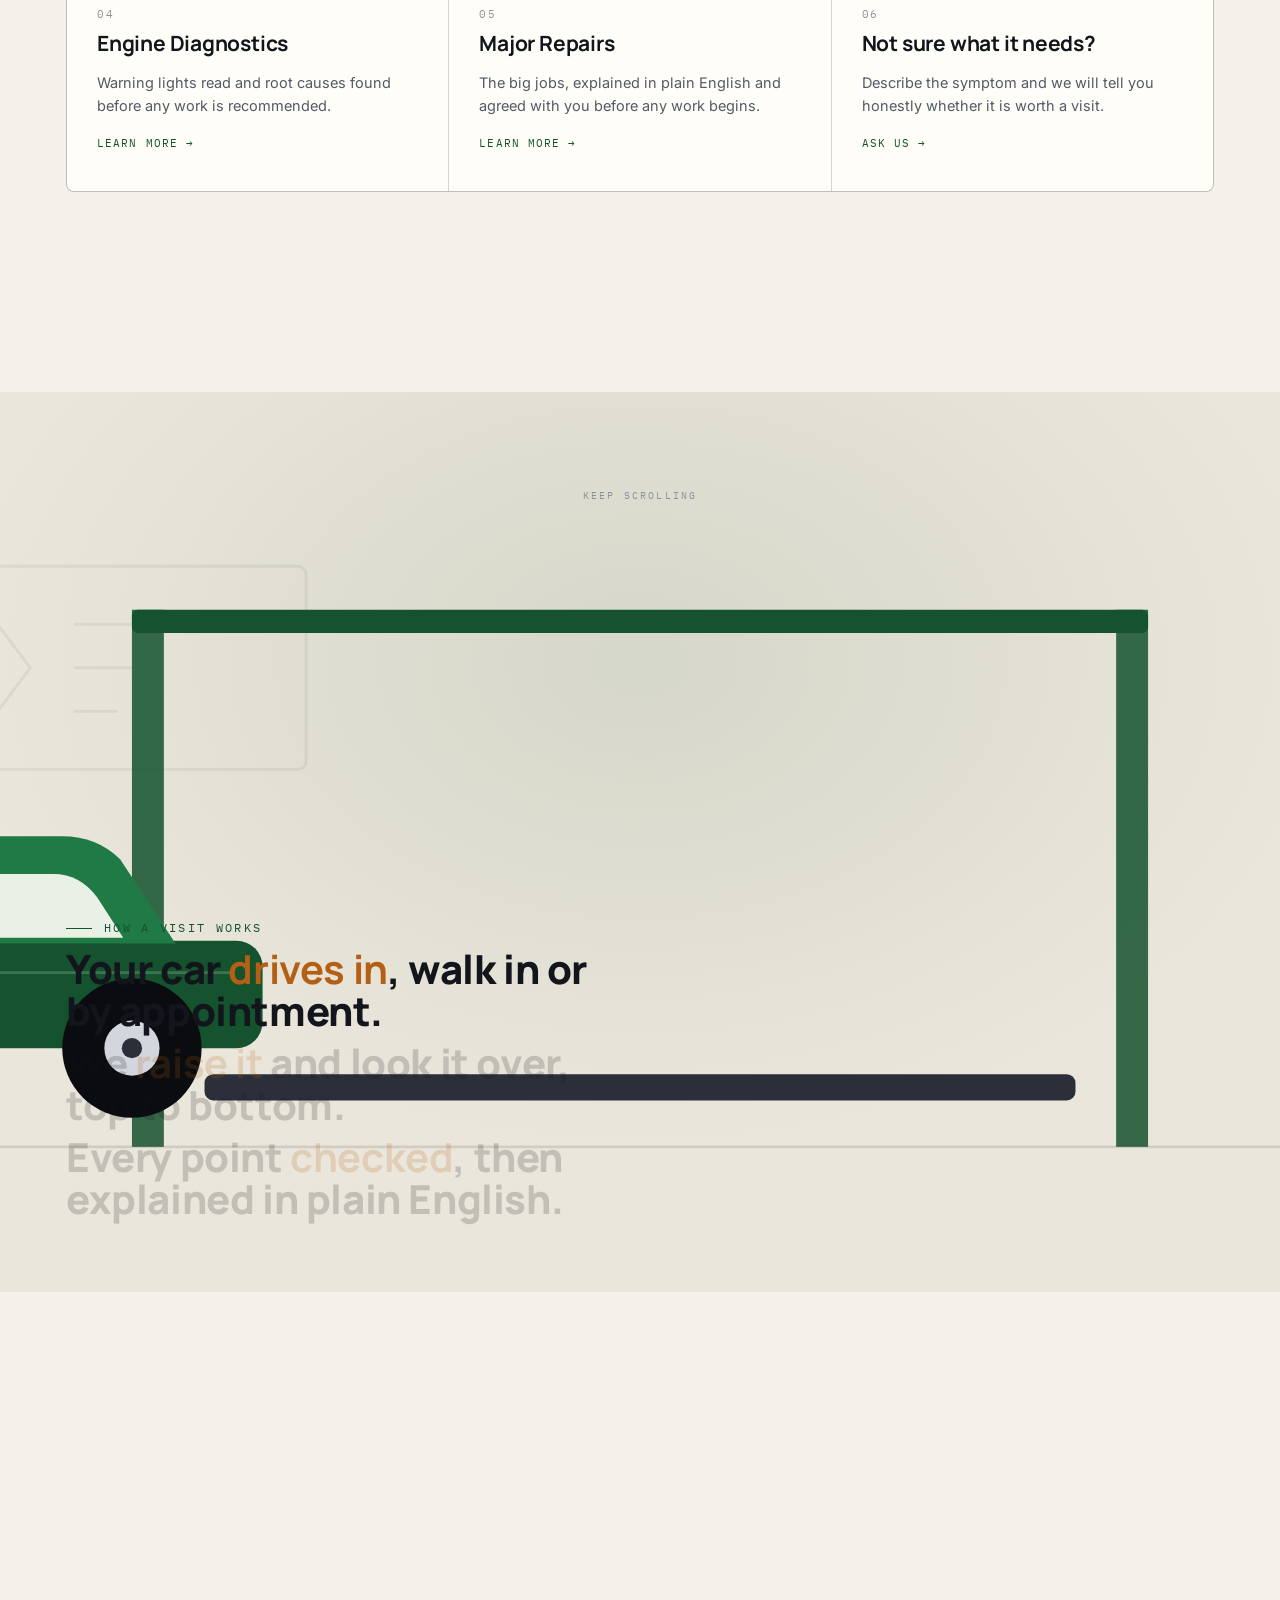
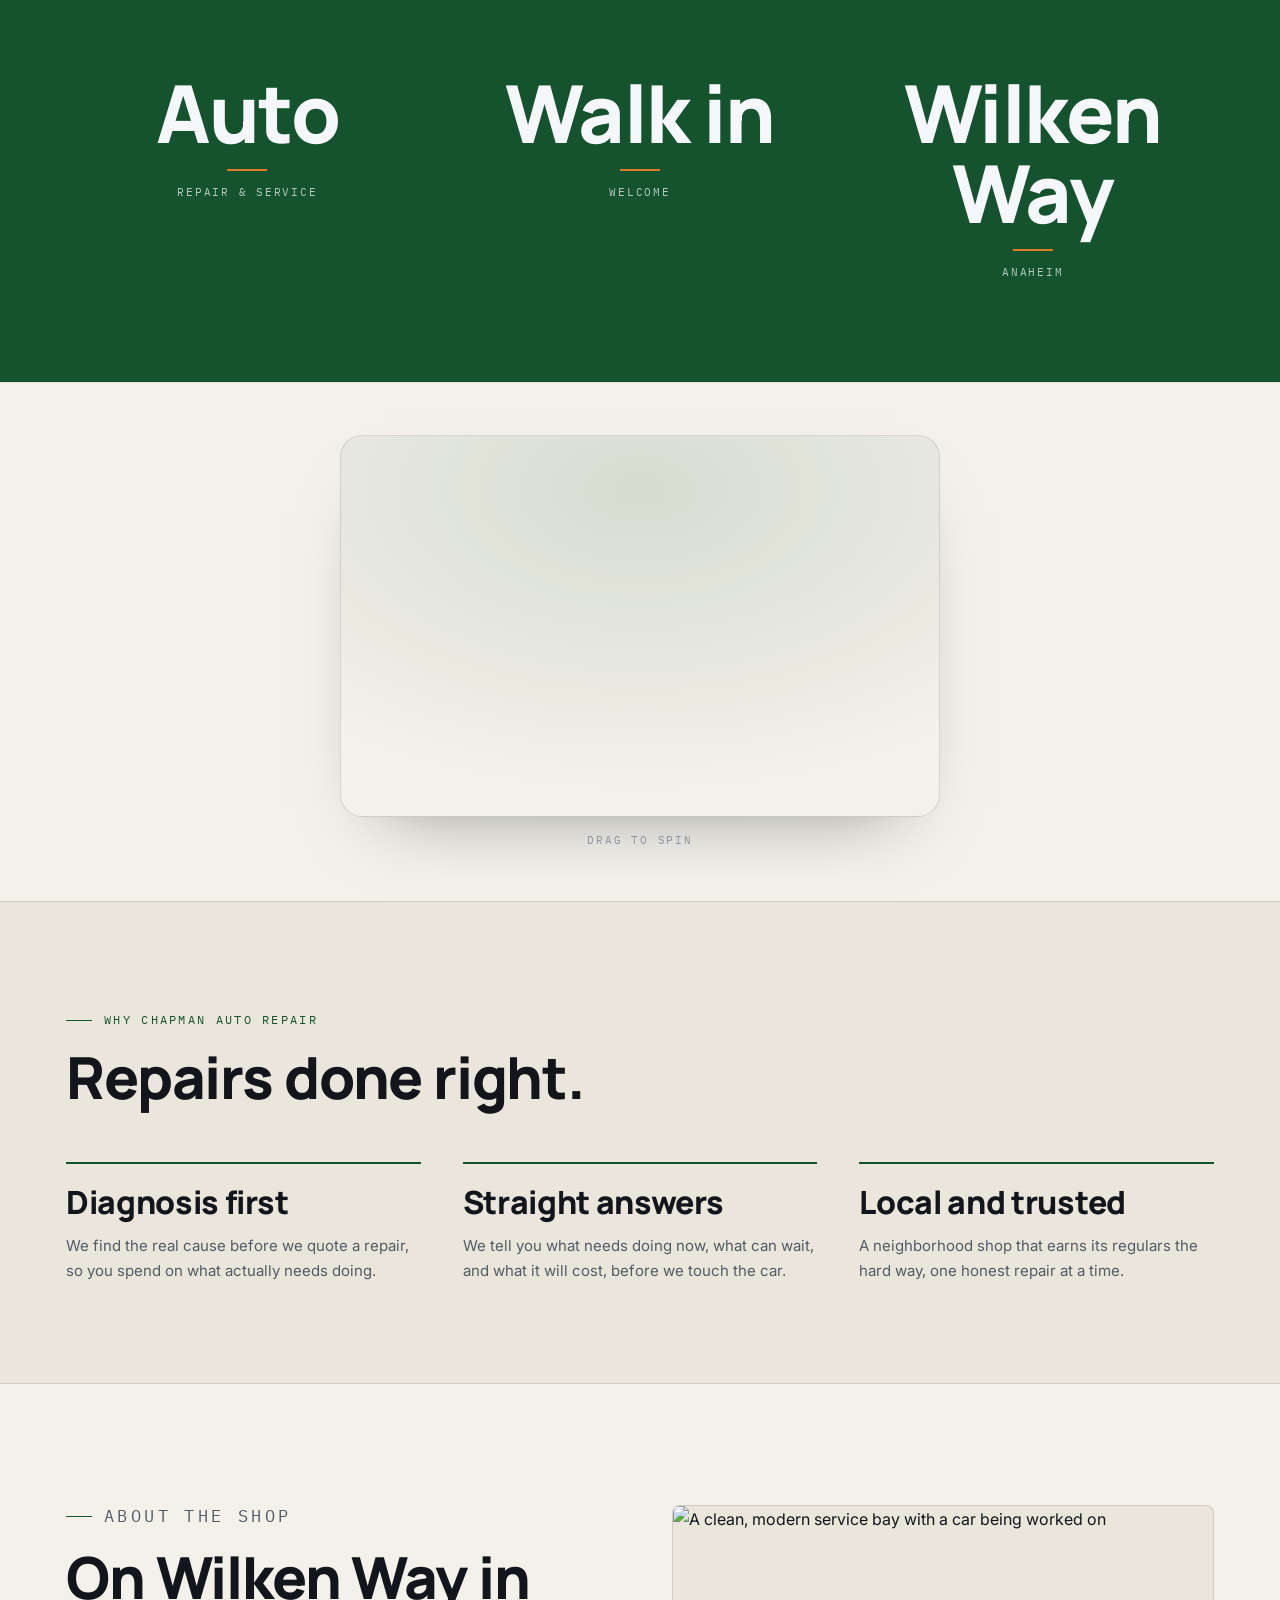
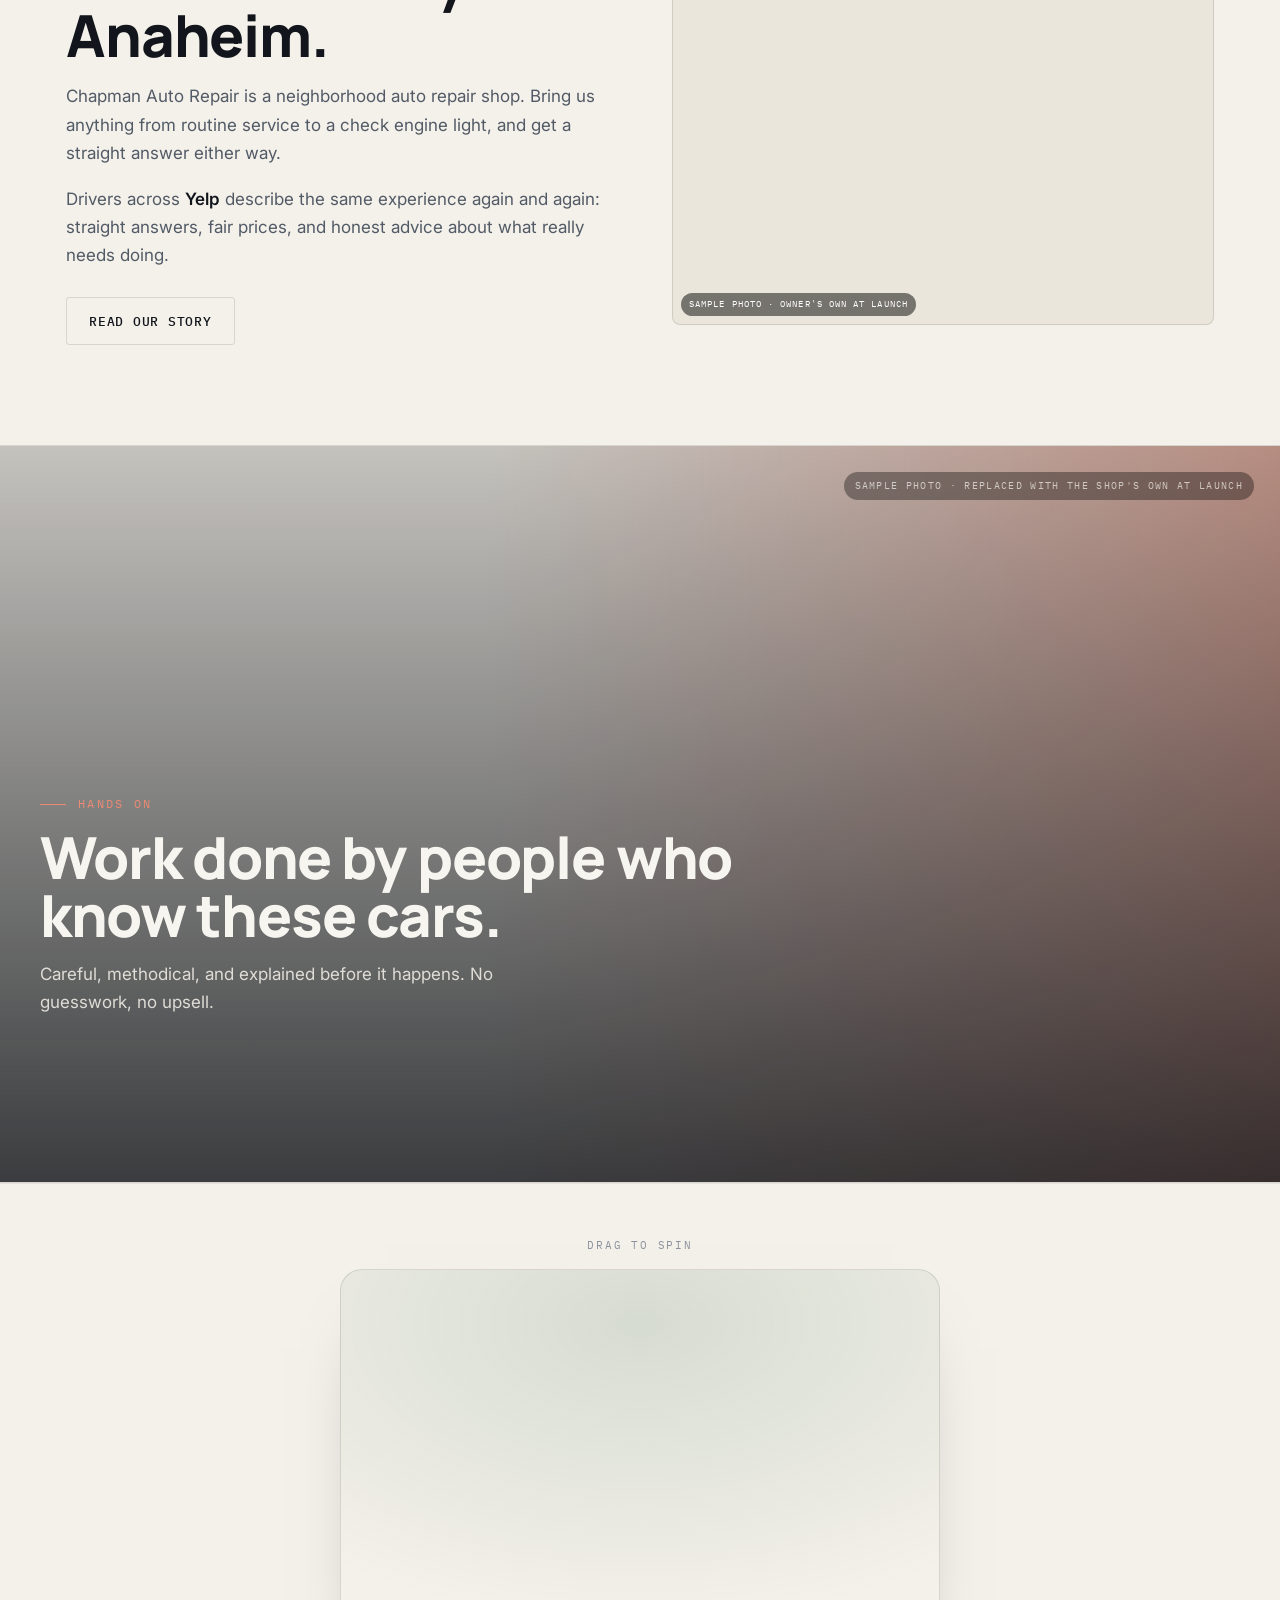
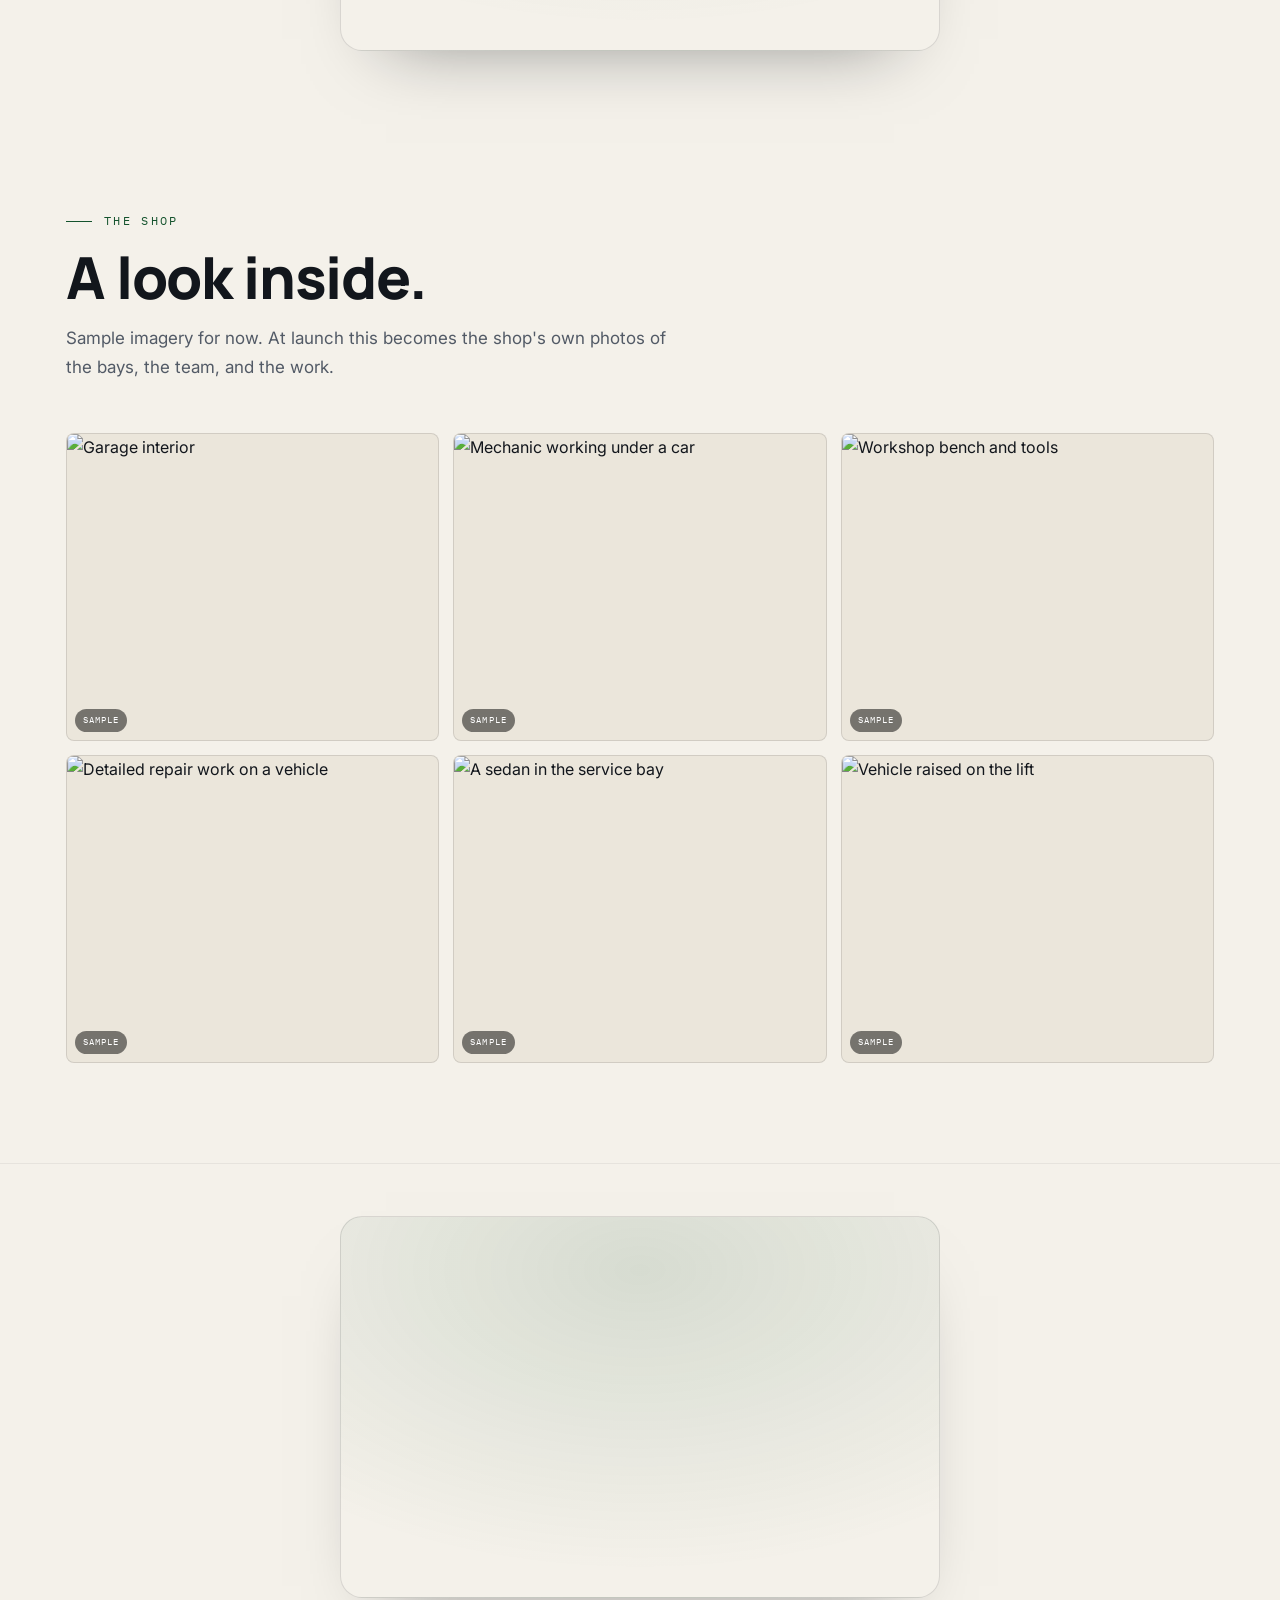
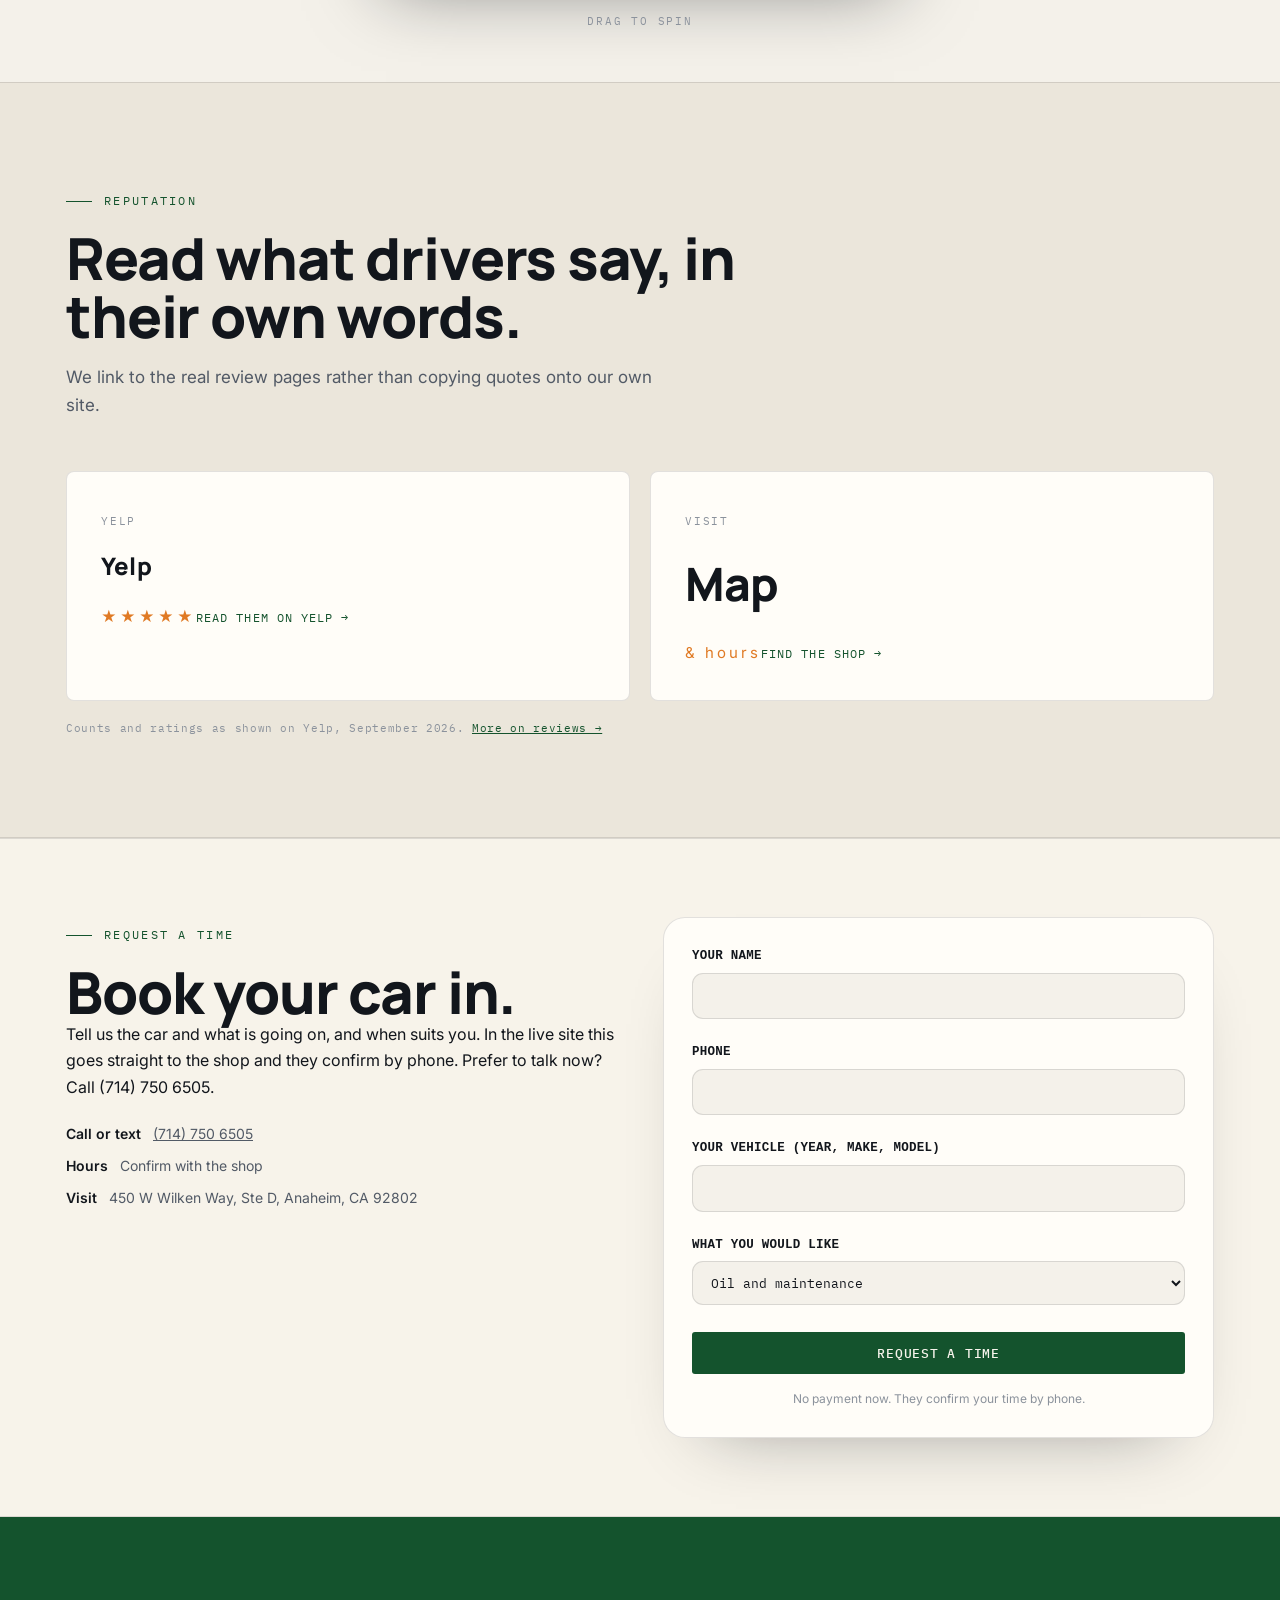
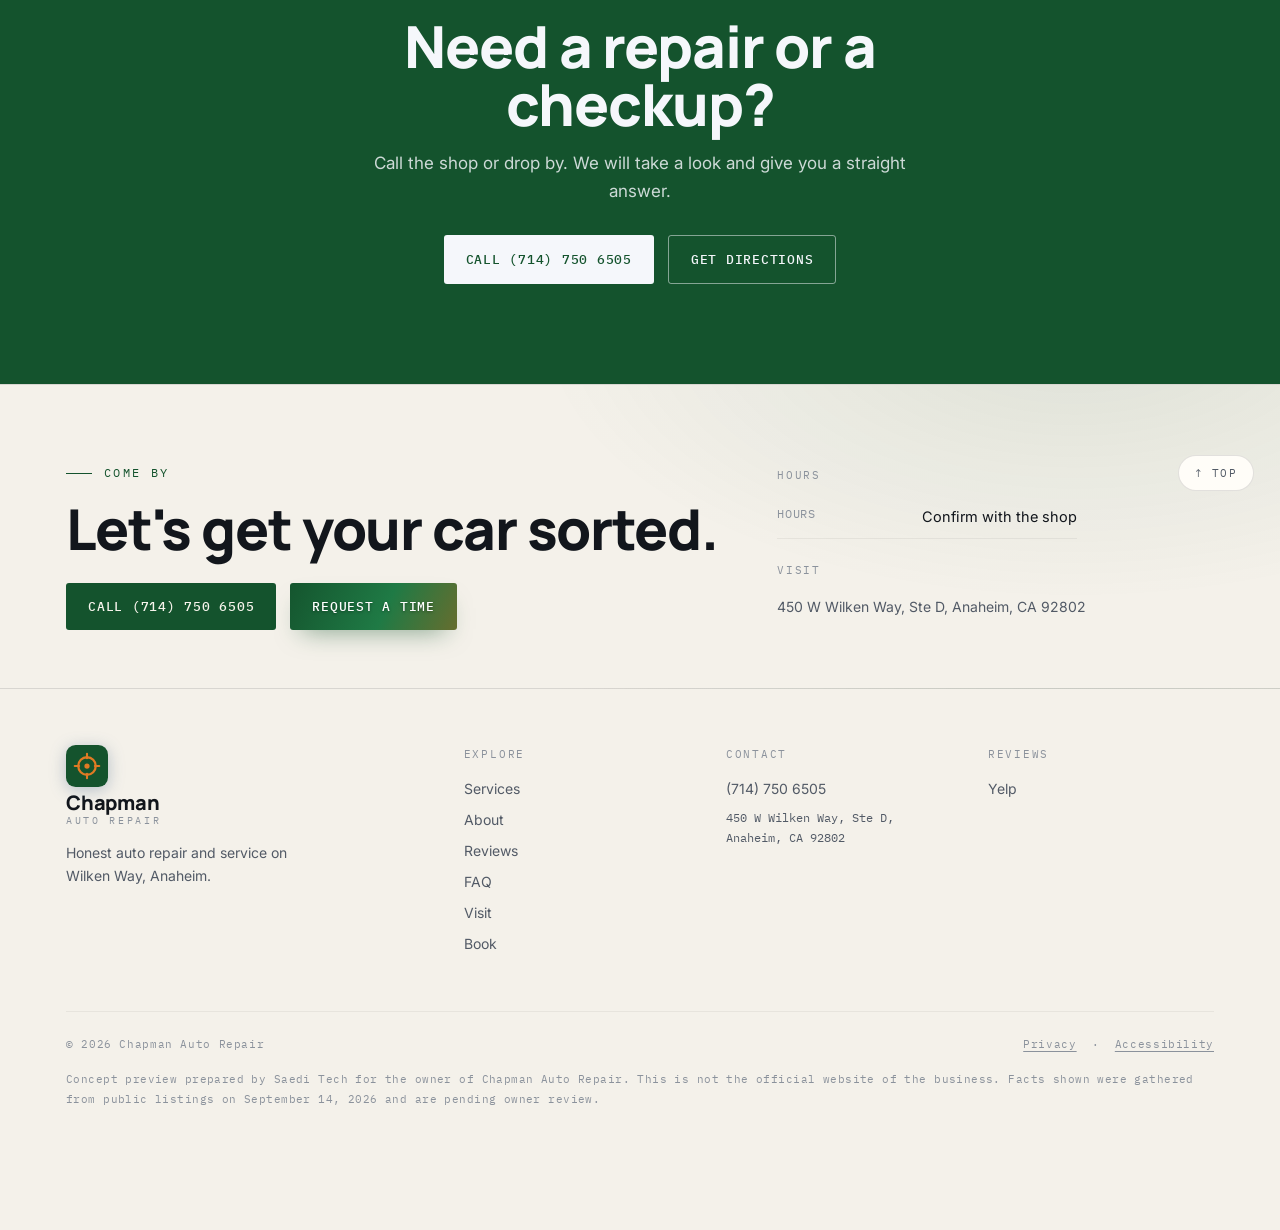
==== commit a3d3da5d: "Fix 3D hero loading, page reveal, spread 3D across page, unique heroes, correct photos Co-Authored-B" ====
--- a/index.html
+++ b/index.html
@@ -162,9 +162,9 @@
 </section>
 
 <section class="obj3dband" aria-label="Interactive 3D Brake rotor">
-  <div class="wrap o3b">
+  <div class="wrap o3b o3b-solo">
     <div class="o3b-art up"><canvas class="obj3d" data-obj="wheel" data-accent="e07a24" aria-label="Interactive 3D Alloy wheel"></canvas></div>
-    <div class="o3b-copy up"><p class="kick">Interactive · Alloy wheel</p><h2>Built in the browser, not a photo.</h2><p>Every one of these is a real interactive 3D model, drawn live. Drag it to spin it. The same craft goes into the whole site.</p><span class="drag">Drag to spin</span></div>
+    <span class="o3b-hint up">Drag to spin</span>
   </div>
 </section>
 <section id="why">
@@ -206,9 +206,9 @@
 </section>
 
 <section class="obj3dband alt" aria-label="Interactive 3D Engine block">
-  <div class="wrap o3b">
+  <div class="wrap o3b o3b-solo">
     <div class="o3b-art up"><canvas class="obj3d" data-obj="piston" data-accent="14532d" aria-label="Interactive 3D Piston"></canvas></div>
-    <div class="o3b-copy up"><p class="kick">Interactive · Piston</p><h2>Real 3D, right on the page.</h2><p>No video, no image. A true model you can grab and turn, the kind of detail that makes a site feel built, not bought.</p><span class="drag">Drag to spin</span></div>
+    <span class="o3b-hint up">Drag to spin</span>
   </div>
 </section>
 <section id="gallery">
@@ -229,9 +229,9 @@
 
 
 <section class="obj3dband" aria-label="Interactive 3D Muffler">
-  <div class="wrap o3b">
+  <div class="wrap o3b o3b-solo">
     <div class="o3b-art up"><canvas class="obj3d" data-obj="muffler" aria-label="Interactive 3D Muffler"></canvas></div>
-    <div class="o3b-copy up"><p class="kick">Interactive · Muffler</p><h2>A little motion, on purpose.</h2><p>Small interactive touches like this are what make a page memorable. Drag it around and see.</p><span class="drag">Drag to spin</span></div>
+    <span class="o3b-hint up">Drag to spin</span>
   </div>
 </section>
 <section id="reviews" class="band">
--- a/assets/site.css
+++ b/assets/site.css
@@ -432,3 +432,9 @@
 .navlinks a[href$="#book"]::after{display:none !important}
 /* ---- footer reveal + CTA polish ---- */
 .foot-hero .foot-cta h2{transition:transform .7s var(--ease),opacity .7s var(--ease)}
+
+/* ---- 3D moments: object only, no marketing copy (beauty) ---- */
+.obj3dband{padding:52px 0}
+.obj3dband .o3b.o3b-solo{flex-direction:column;align-items:center;gap:14px}
+.obj3dband .o3b-solo .o3b-art{flex:0 1 auto;width:100%;max-width:600px}
+.obj3dband .o3b-solo .o3b-hint{font-family:'IBM Plex Mono',monospace;font-size:11px;letter-spacing:.16em;text-transform:uppercase;color:var(--faint)}
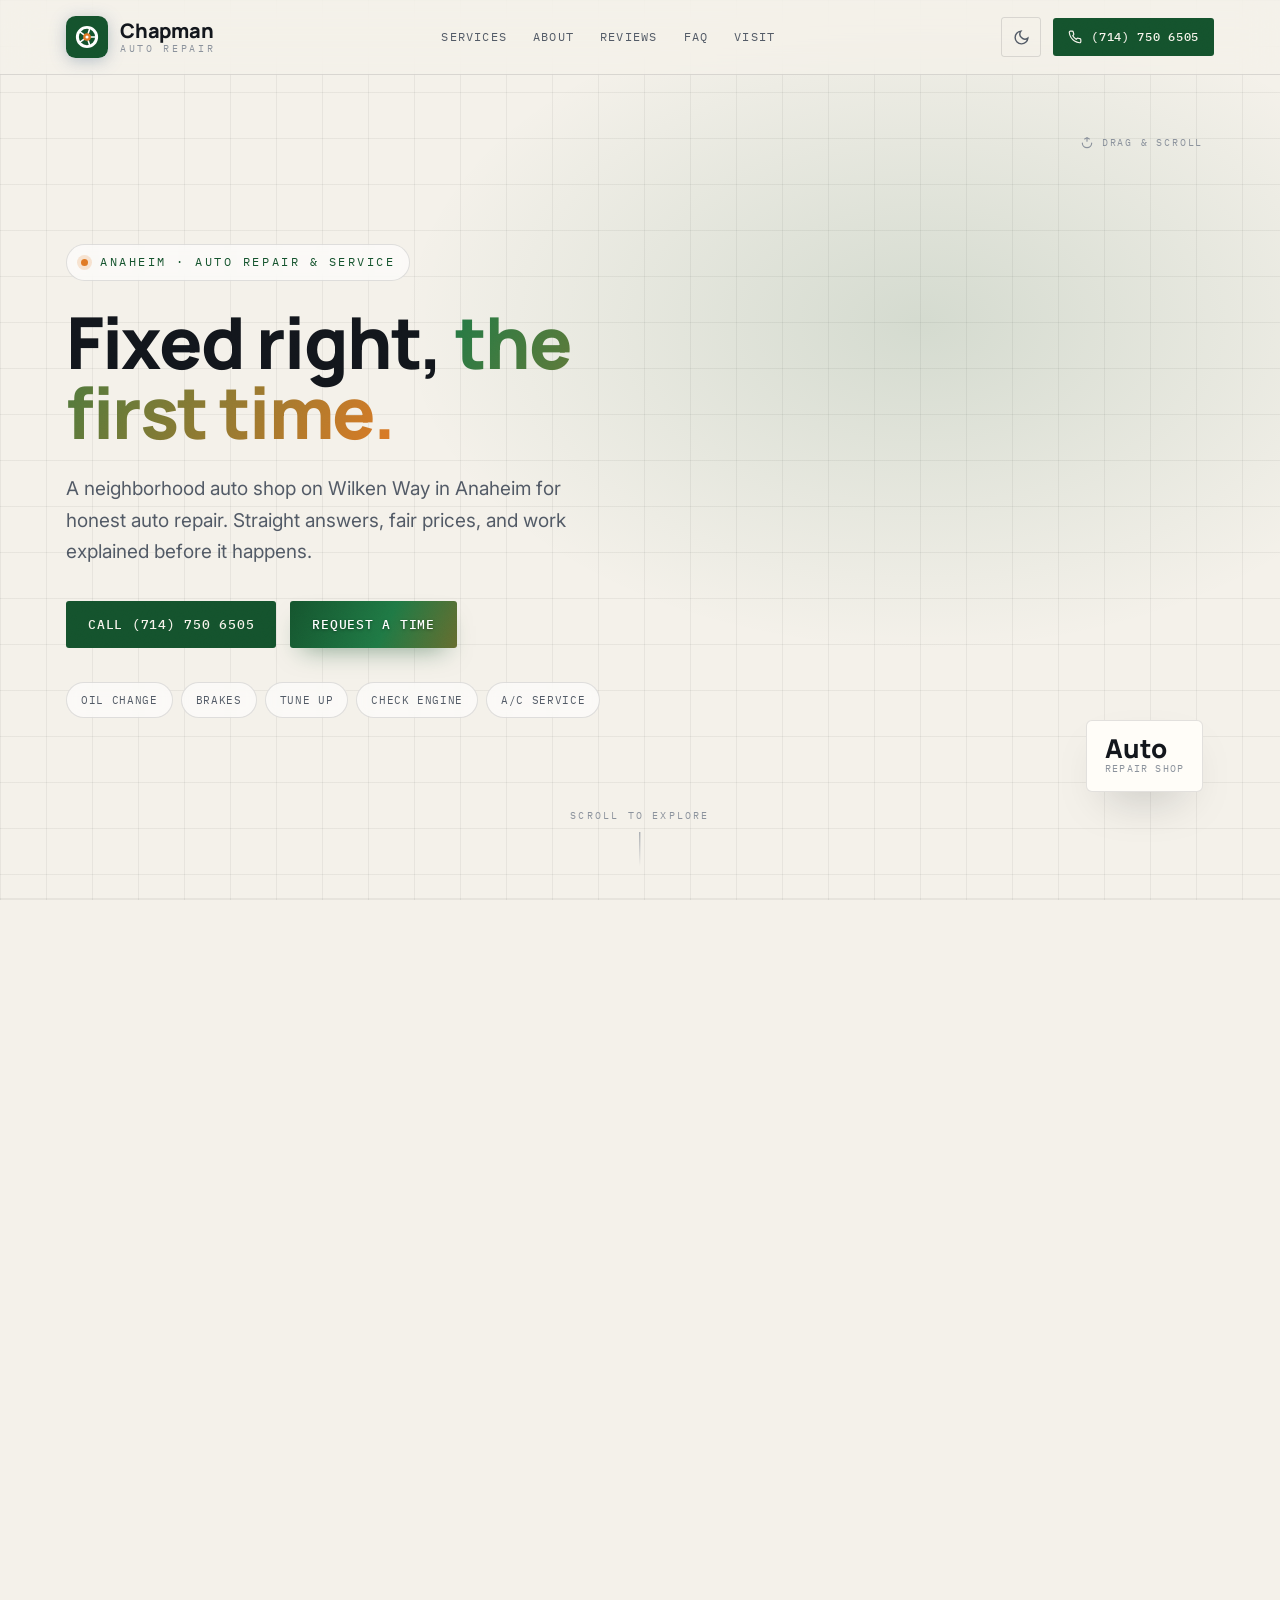
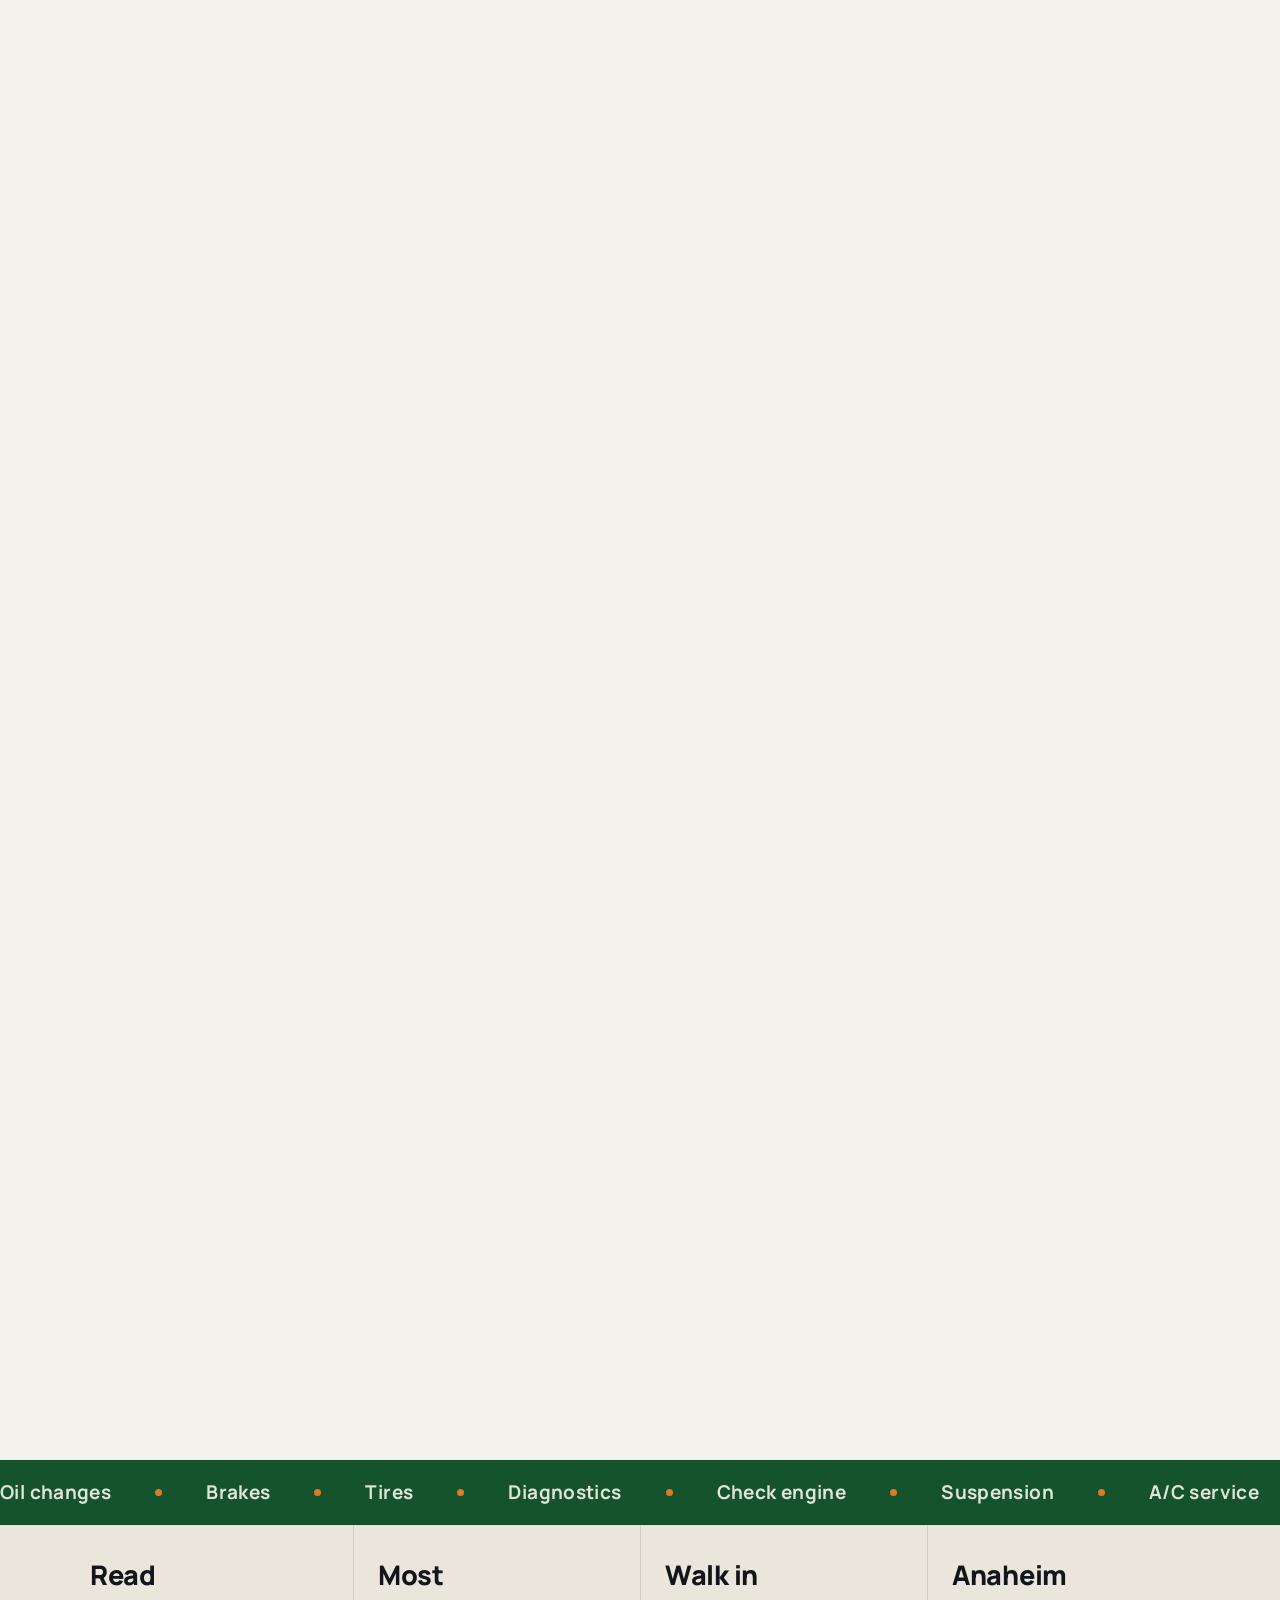
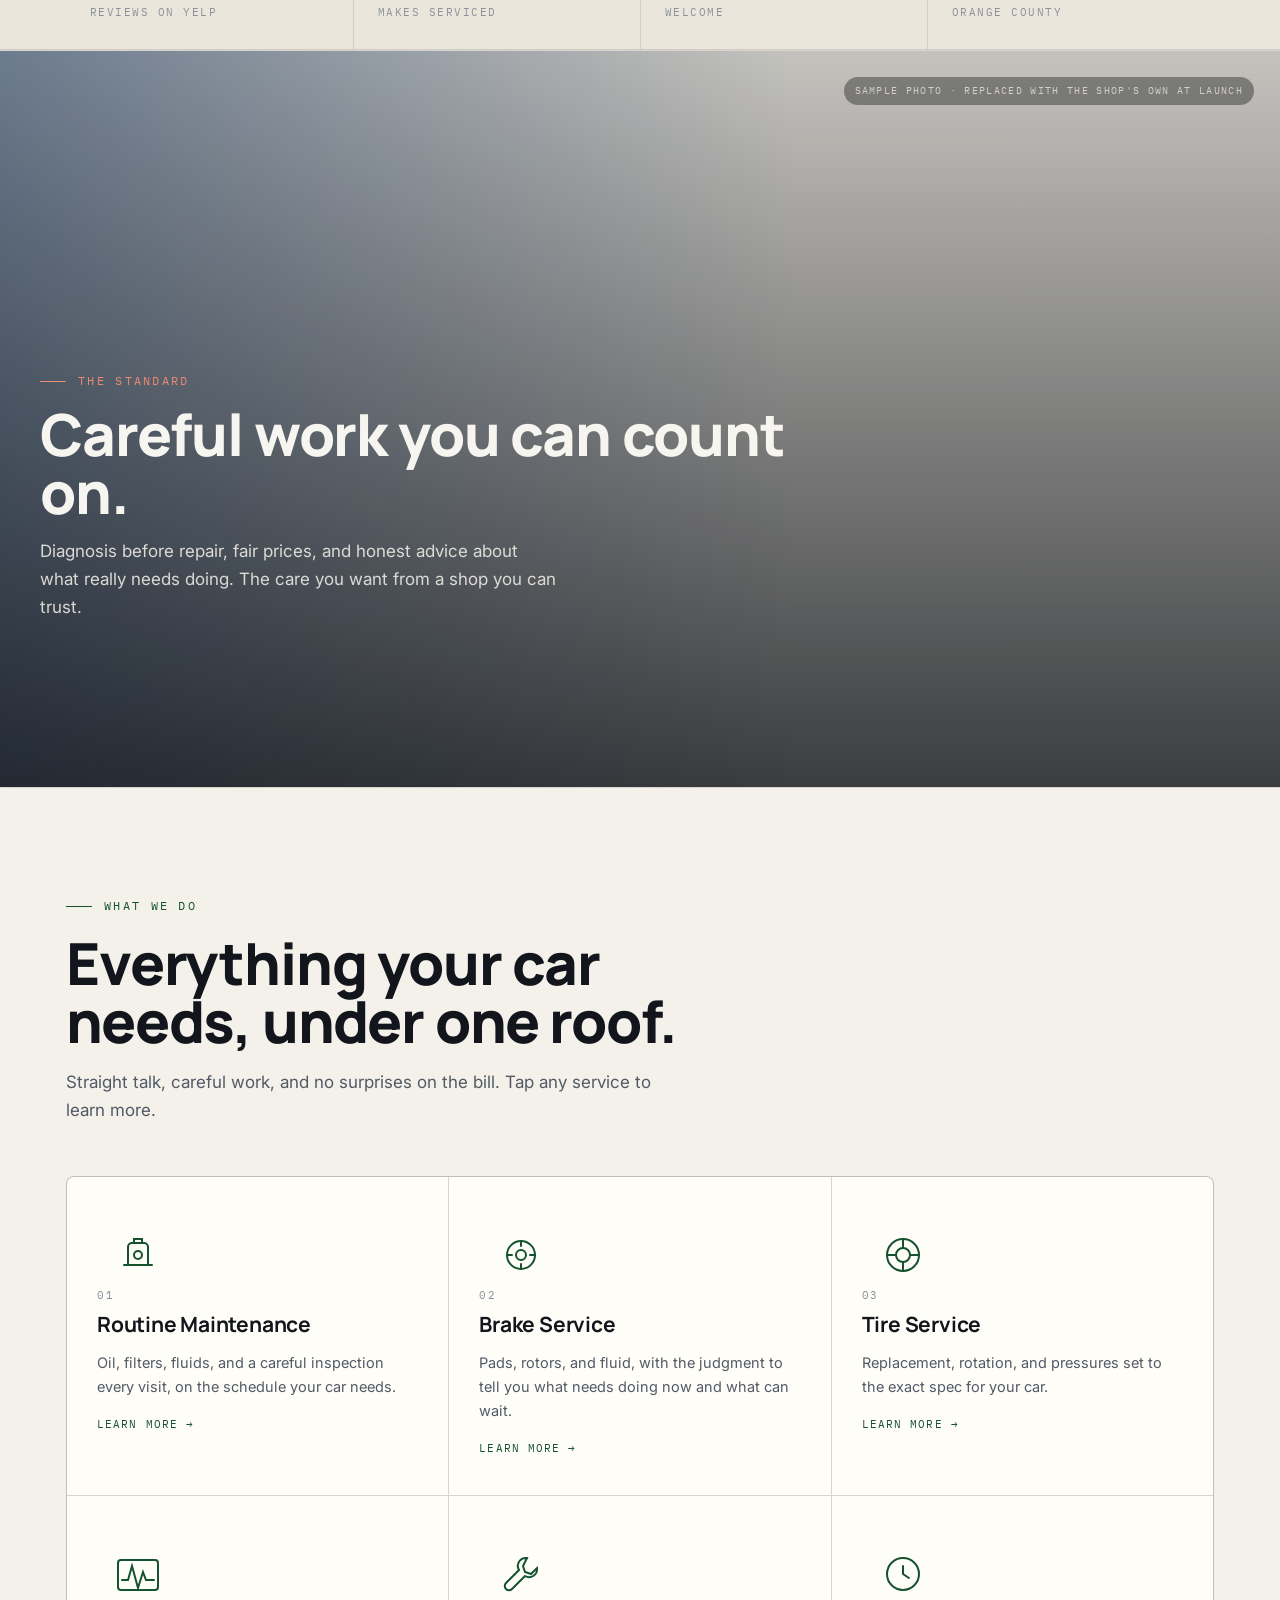
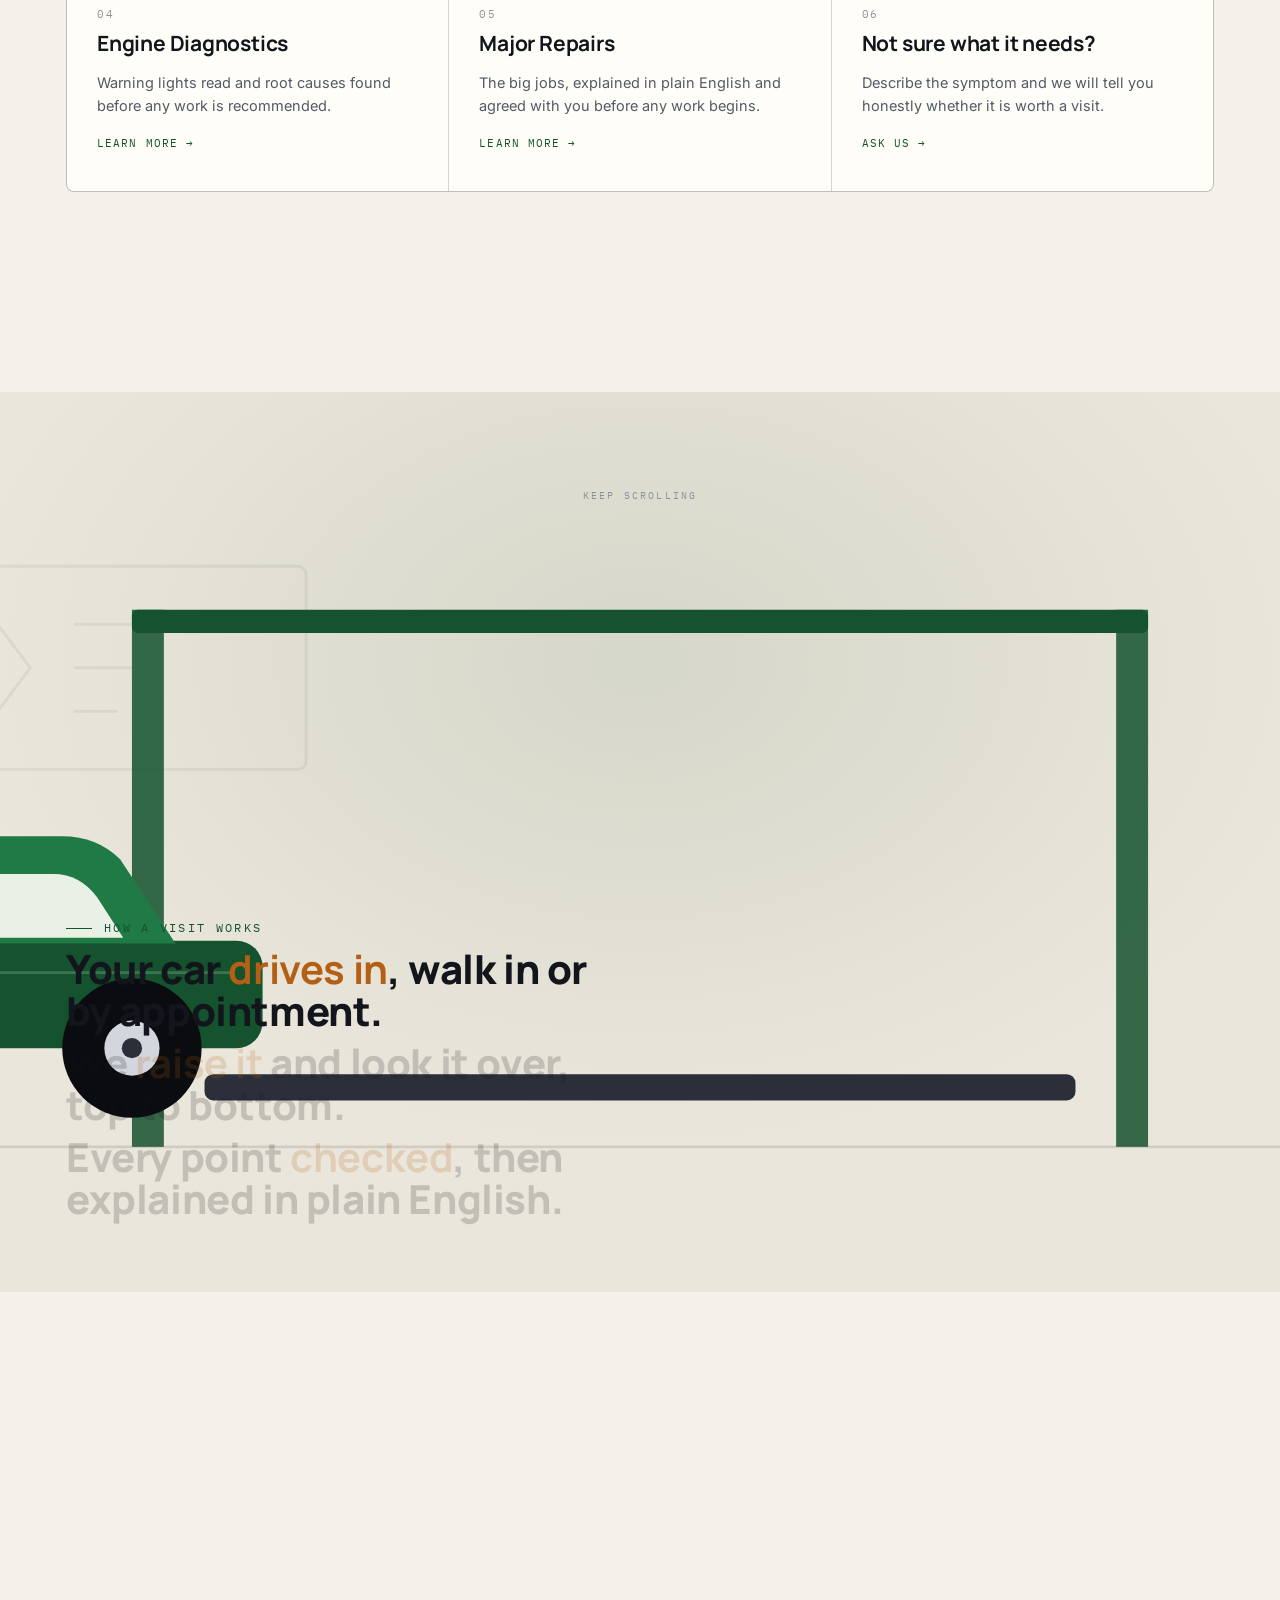
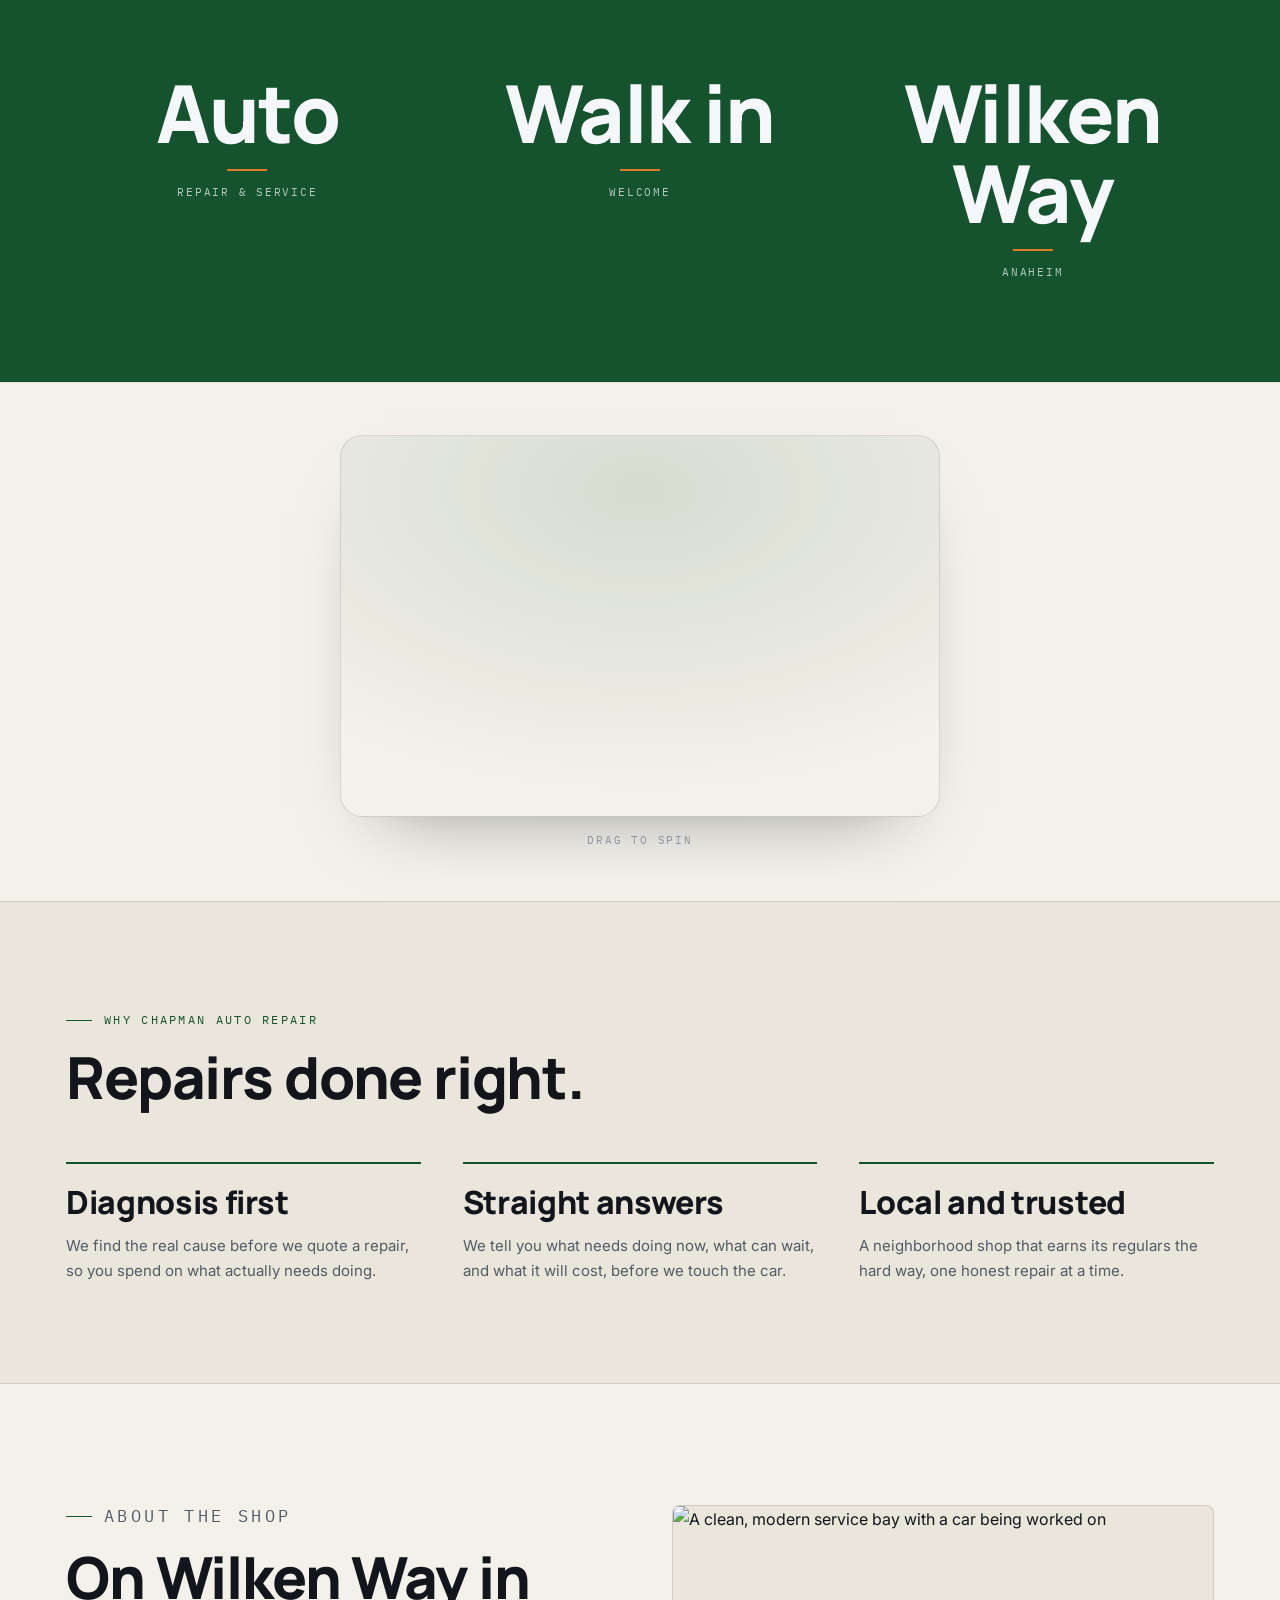
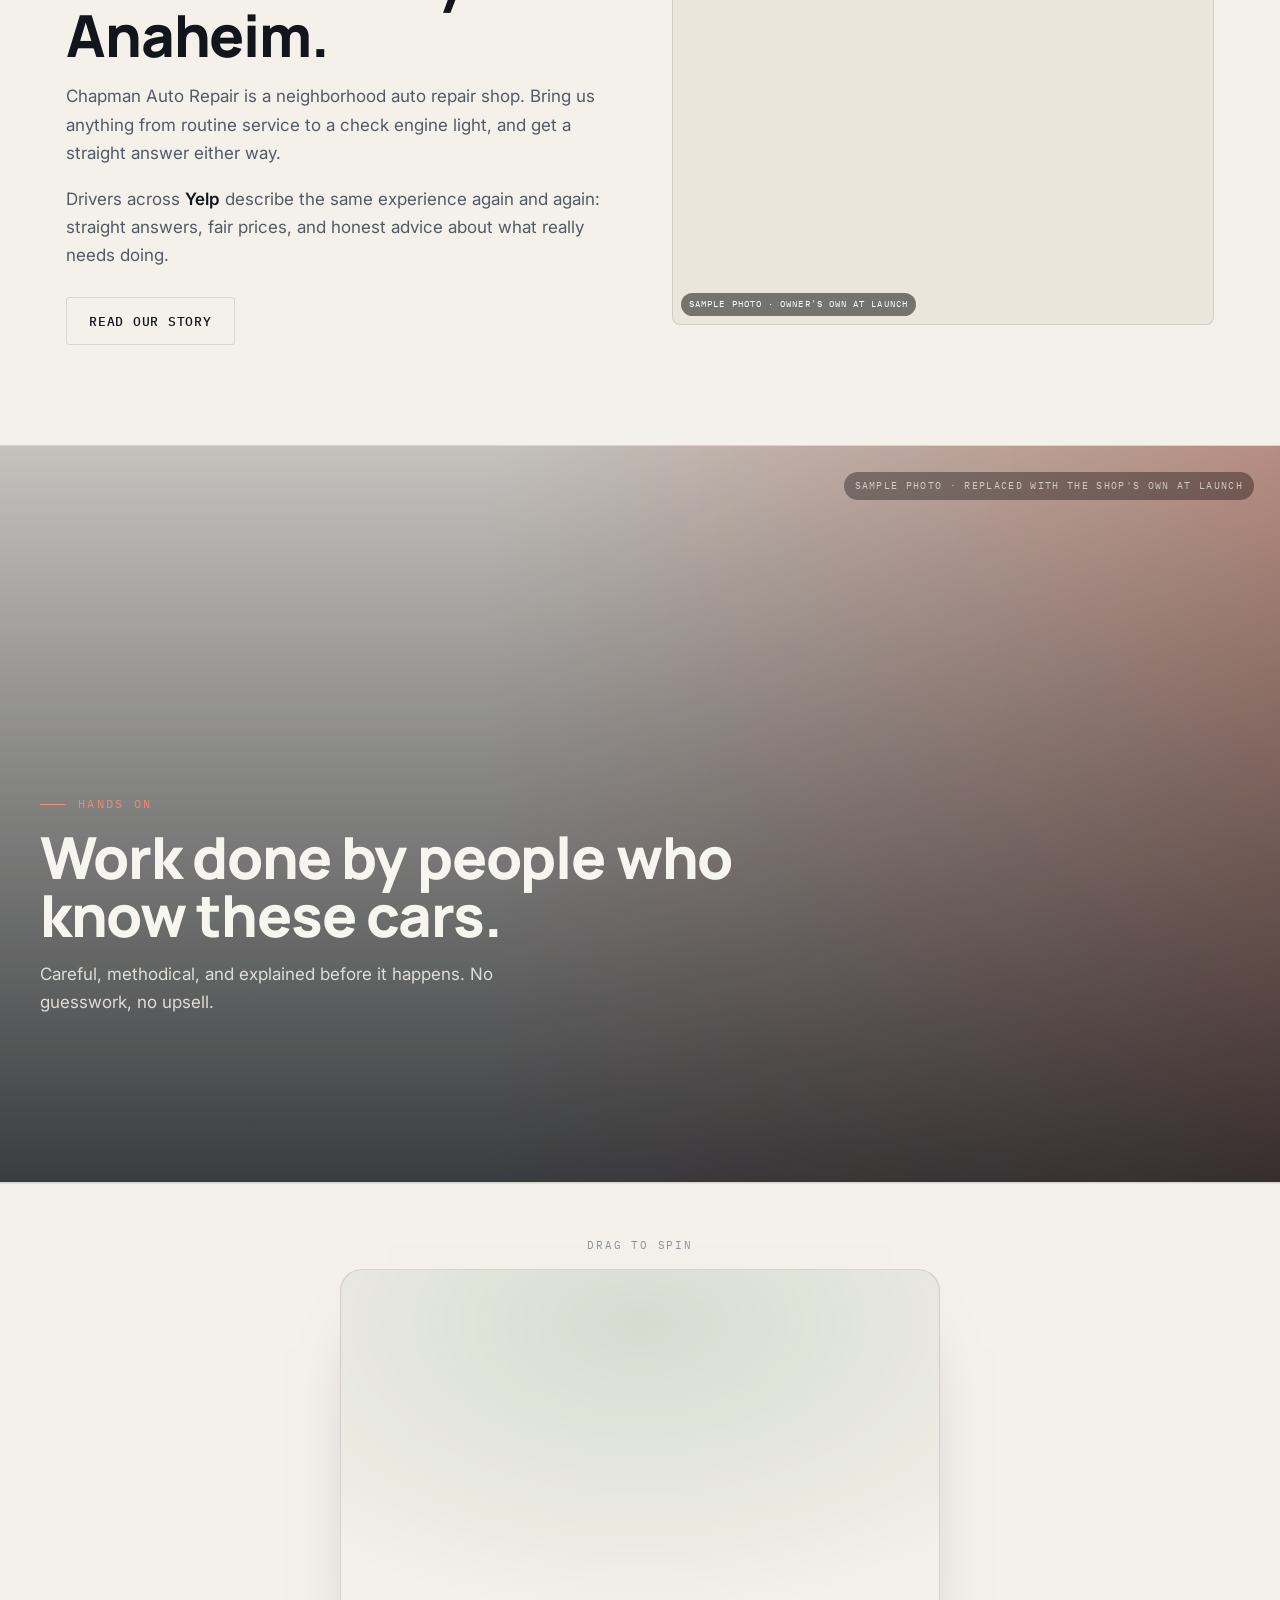
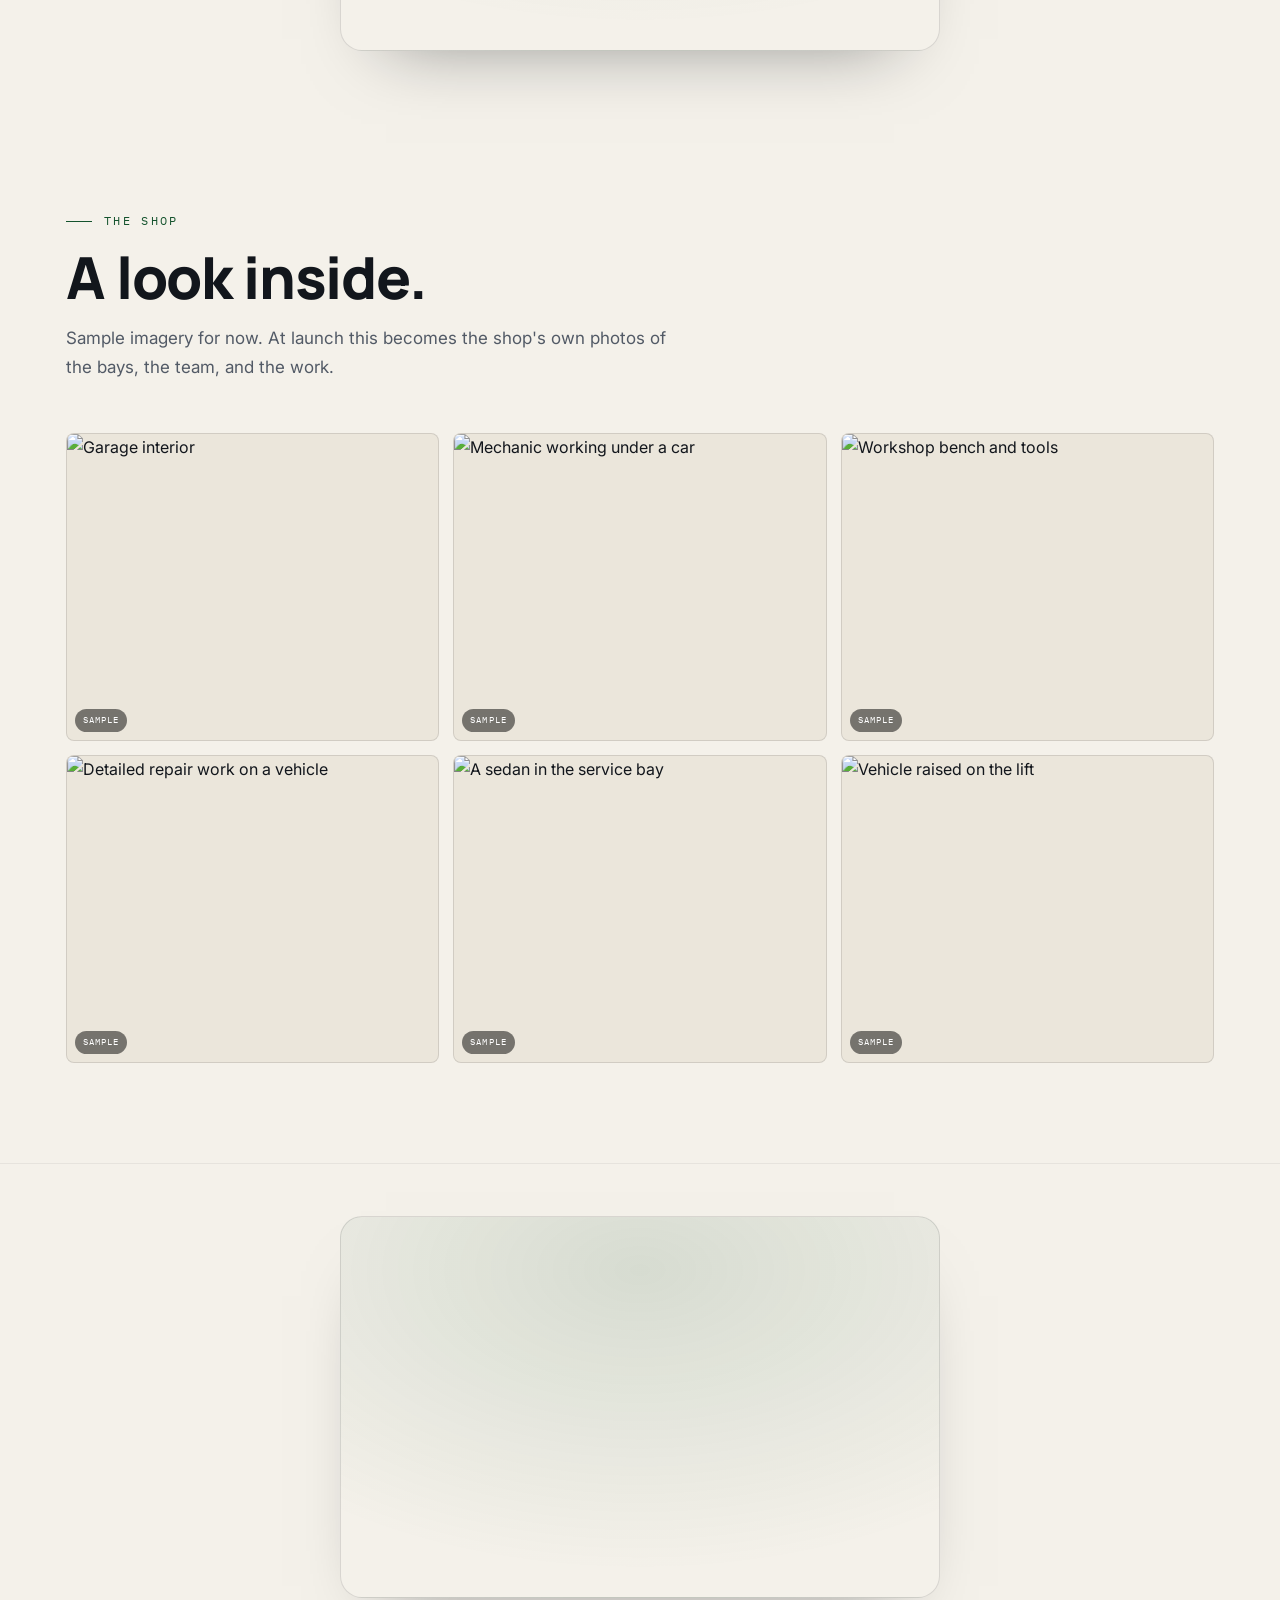
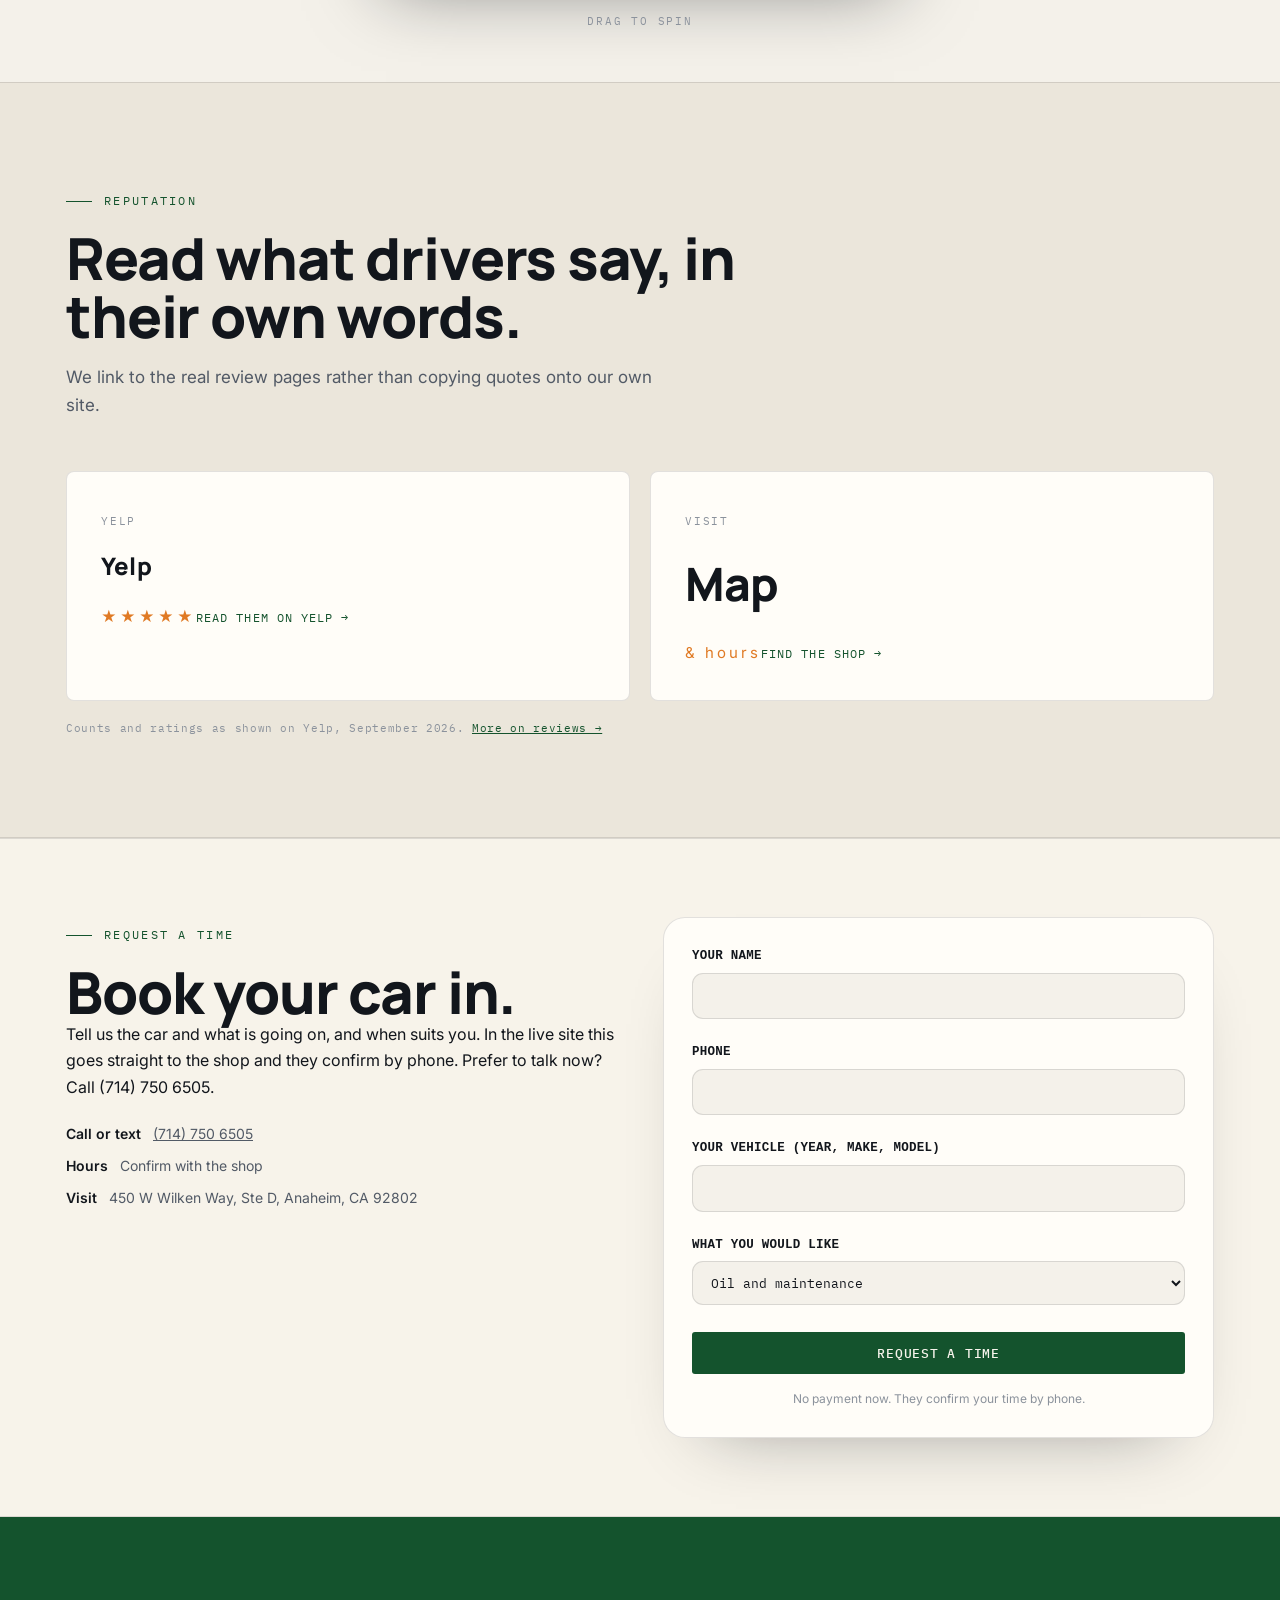
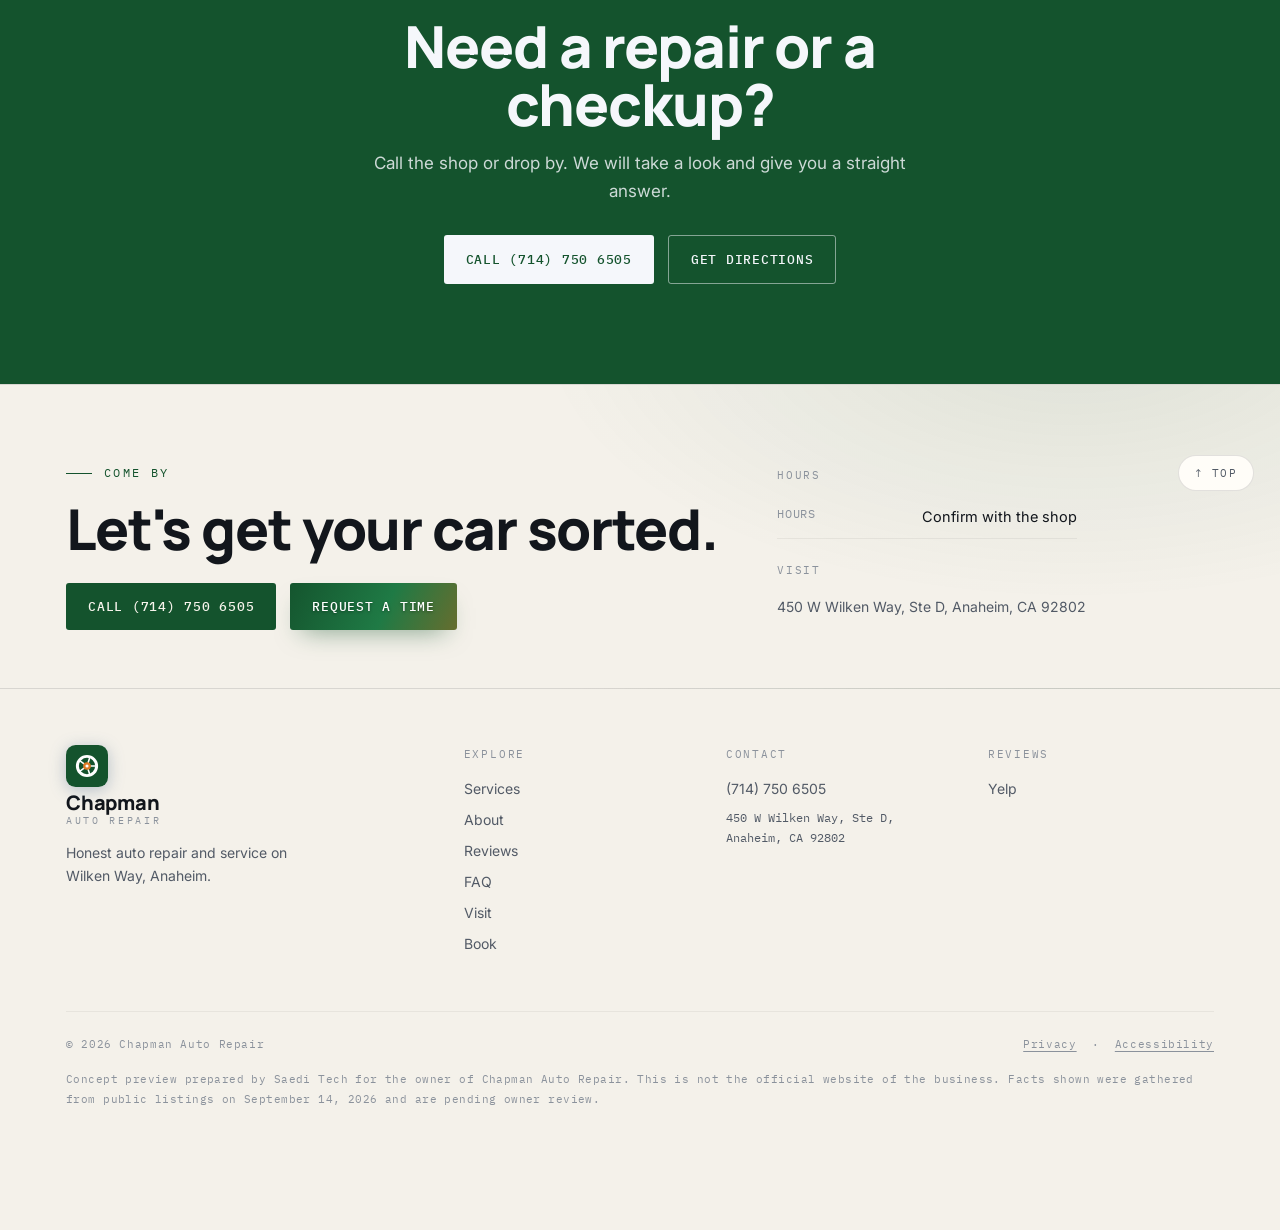
==== commit ee120bf9: "Add bespoke business logo (header, footer, favicon)" ====
--- a/index.html
+++ b/index.html
@@ -9,7 +9,7 @@
 <meta property="og:title" content="Chapman Auto Repair · Auto repair &amp; service · Anaheim" />
 <meta property="og:description" content="Oil, brakes, tune ups, diagnostics, and full auto repair. Call (714) 750 6505." />
 <meta property="og:type" content="website" />
-<link rel="icon" href="data:image/svg+xml,%3Csvg xmlns='http://www.w3.org/2000/svg' viewBox='0 0 32 32'%3E%3Ccircle cx='16' cy='16' r='15' fill='%2314532d'/%3E%3Ccircle cx='16' cy='16' r='8' fill='none' stroke='%23f4f1ea' stroke-width='2.2'/%3E%3Ccircle cx='16' cy='16' r='2.4' fill='%23f4f1ea'/%3E%3Cg stroke='%23f4f1ea' stroke-width='2' stroke-linecap='round'%3E%3Cpath d='M16 4v4M16 24v4M4 16h4M24 16h4'/%3E%3C/g%3E%3C/svg%3E">
+<link rel="icon" href="data:image/svg+xml,%3Csvg xmlns='http://www.w3.org/2000/svg' viewBox='0 0 48 48'%3E%3Crect width='48' height='48' rx='11' fill='%2314532d'/%3E%3Ccircle cx='24' cy='24' r='11' fill='none' stroke='%23fff' stroke-width='3.4'/%3E%3Cg stroke='%23fff' stroke-width='1.8' stroke-linecap='round'%3E%3Cpath d='M28.6 24.0 L33.4 24.0'/%3E%3Cpath d='M25.4 28.4 L26.9 32.9'/%3E%3Cpath d='M20.3 26.7 L16.4 29.5'/%3E%3Cpath d='M20.3 21.3 L16.4 18.5'/%3E%3Cpath d='M25.4 19.6 L26.9 15.1'/%3E%3C/g%3E%3Ccircle cx='24' cy='24' r='4.4' fill='%23e07a24'/%3E%3Ccircle cx='24' cy='24' r='1.8' fill='%23fff'/%3E%3C/svg%3E">
 <link rel="preconnect" href="https://fonts.googleapis.com"><link rel="preconnect" href="https://fonts.gstatic.com" crossorigin>
 <link href="https://fonts.googleapis.com/css2?family=Manrope:wght@500;600;700;800&family=Inter:wght@400;500;600&family=IBM+Plex+Mono:wght@400;500&display=swap" rel="stylesheet">
 <link rel="stylesheet" href="assets/site.css">
@@ -26,7 +26,7 @@
 <nav class="top" aria-label="Main">
   <div class="wrap navin">
     <a class="logo" href="index.html" aria-label="Chapman Auto Repair, home">
-      <svg class="emblem" viewBox="0 0 48 48" aria-hidden="true"><rect width="48" height="48" rx="11" fill="var(--indigo)"/><circle cx="24" cy="24" r="10" fill="none" stroke="var(--shu)" stroke-width="2.6"/><circle cx="24" cy="24" r="3" fill="var(--shu)"/><g stroke="var(--shu)" stroke-width="2.4" stroke-linecap="round"><path d="M24 10v5M24 33v5M10 24h5M33 24h5"/></g></svg>
+      <svg class="emblem" viewBox="0 0 48 48" aria-hidden="true"><rect width="48" height="48" rx="11" fill="var(--indigo)"/><circle cx='24' cy='24' r='11' fill='none' stroke='#fff' stroke-width='3.4'/><g stroke='#fff' stroke-width='1.8' stroke-linecap='round'><path d='M28.6 24.0 L33.4 24.0'/><path d='M25.4 28.4 L26.9 32.9'/><path d='M20.3 26.7 L16.4 29.5'/><path d='M20.3 21.3 L16.4 18.5'/><path d='M25.4 19.6 L26.9 15.1'/></g><circle cx='24' cy='24' r='4.4' fill='var(--shu)'/><circle cx='24' cy='24' r='1.8' fill='#fff'/></svg>
       <span class="wm"><span class="n">Chapman</span><span class="s">Auto Repair</span></span>
     </a>
     <div class="navlinks">
@@ -284,7 +284,7 @@
   <div class="wrap foot-main">
     <div class="fgrid">
       <div class="fbrand">
-        <a class="logo" href="index.html" aria-label="Chapman Auto Repair, home"><svg class="emblem" viewBox="0 0 48 48" aria-hidden="true"><rect width="48" height="48" rx="11" fill="var(--indigo)"/><circle cx="24" cy="24" r="10" fill="none" stroke="var(--shu)" stroke-width="2.6"/><circle cx="24" cy="24" r="3" fill="var(--shu)"/><g stroke="var(--shu)" stroke-width="2.4" stroke-linecap="round"><path d="M24 10v5M24 33v5M10 24h5M33 24h5"/></g></svg><span class="wm"><span class="n">Chapman</span><span class="s">Auto Repair</span></span></a>
+        <a class="logo" href="index.html" aria-label="Chapman Auto Repair, home"><svg class="emblem" viewBox="0 0 48 48" aria-hidden="true"><rect width="48" height="48" rx="11" fill="var(--indigo)"/><circle cx='24' cy='24' r='11' fill='none' stroke='#fff' stroke-width='3.4'/><g stroke='#fff' stroke-width='1.8' stroke-linecap='round'><path d='M28.6 24.0 L33.4 24.0'/><path d='M25.4 28.4 L26.9 32.9'/><path d='M20.3 26.7 L16.4 29.5'/><path d='M20.3 21.3 L16.4 18.5'/><path d='M25.4 19.6 L26.9 15.1'/></g><circle cx='24' cy='24' r='4.4' fill='var(--shu)'/><circle cx='24' cy='24' r='1.8' fill='#fff'/></svg><span class="wm"><span class="n">Chapman</span><span class="s">Auto Repair</span></span></a>
         <p>Honest auto repair and service on Wilken Way, Anaheim.</p>
       </div>
       <div class="fcol"><p class="ft">Explore</p><a href="services.html">Services</a><a href="about.html">About</a><a href="reviews.html">Reviews</a><a href="faq.html">FAQ</a><a href="visit.html">Visit</a><a href="index.html#book">Book</a></div>
